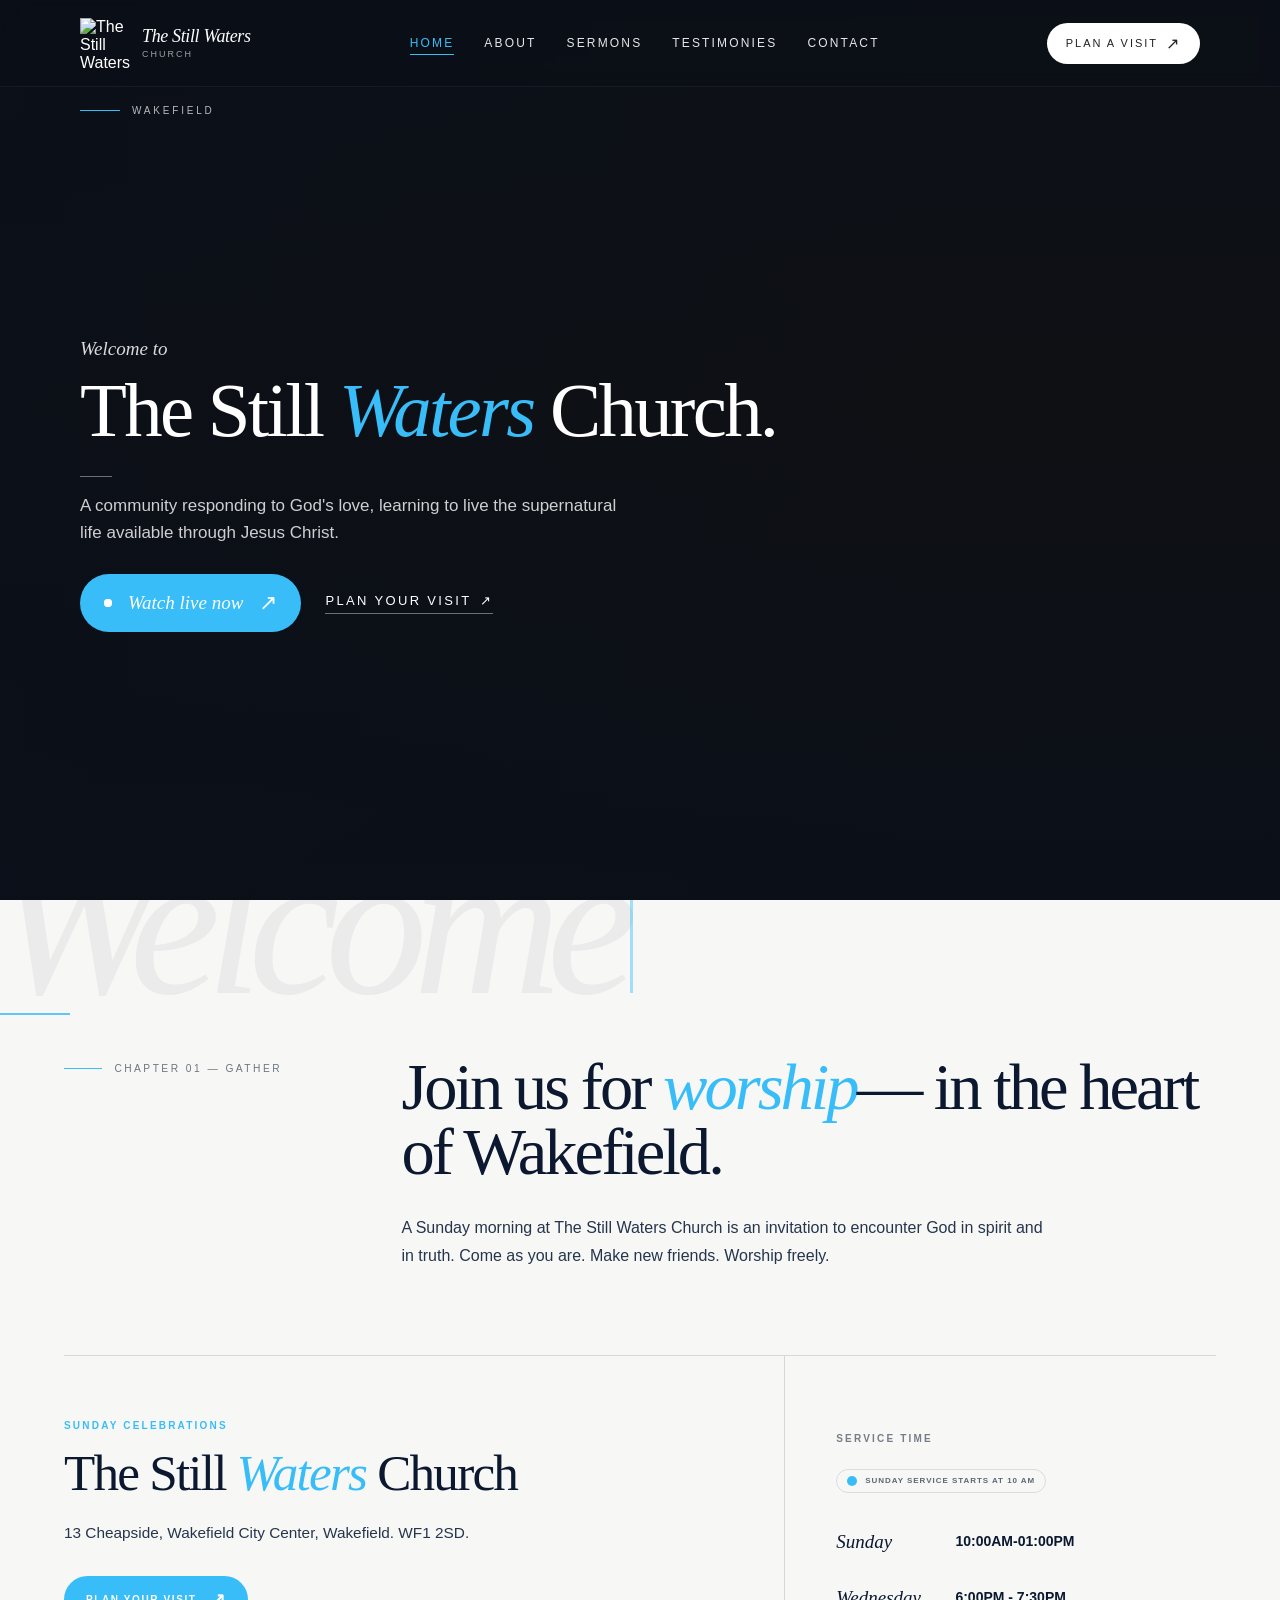
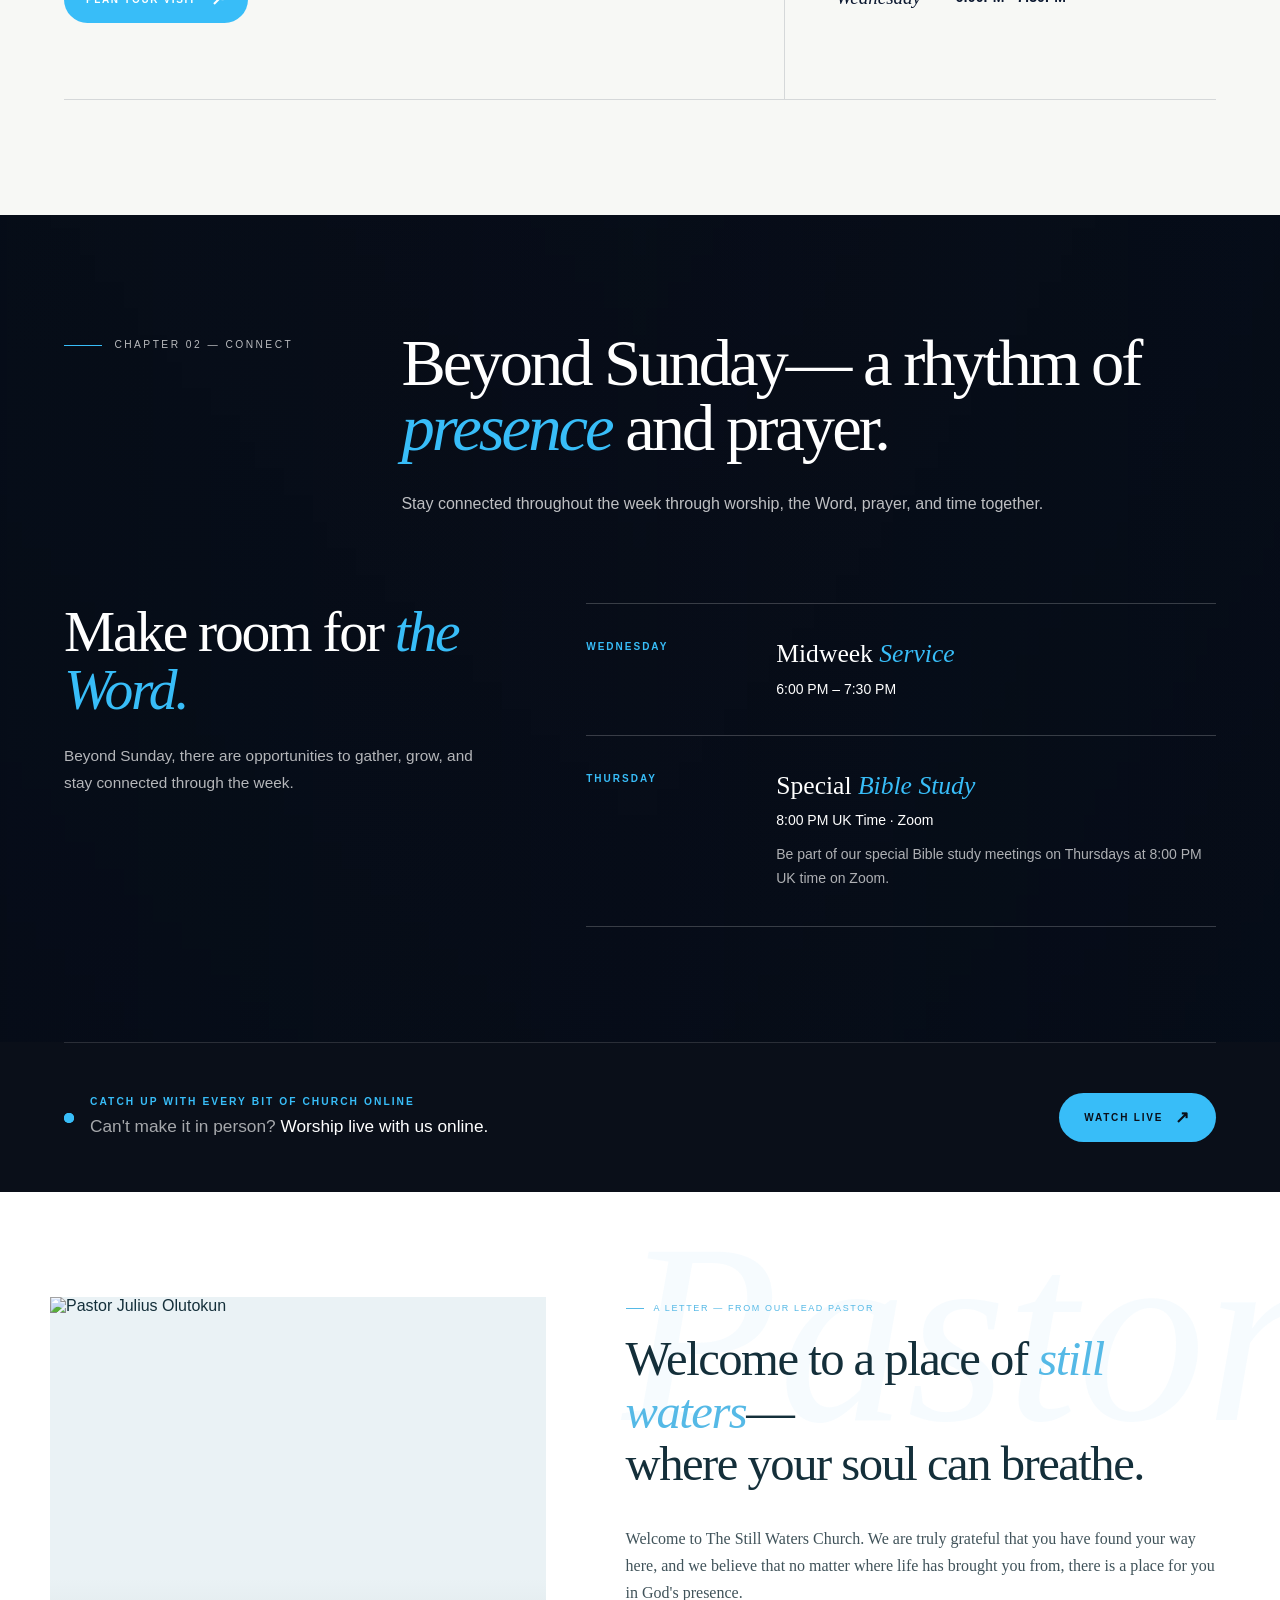
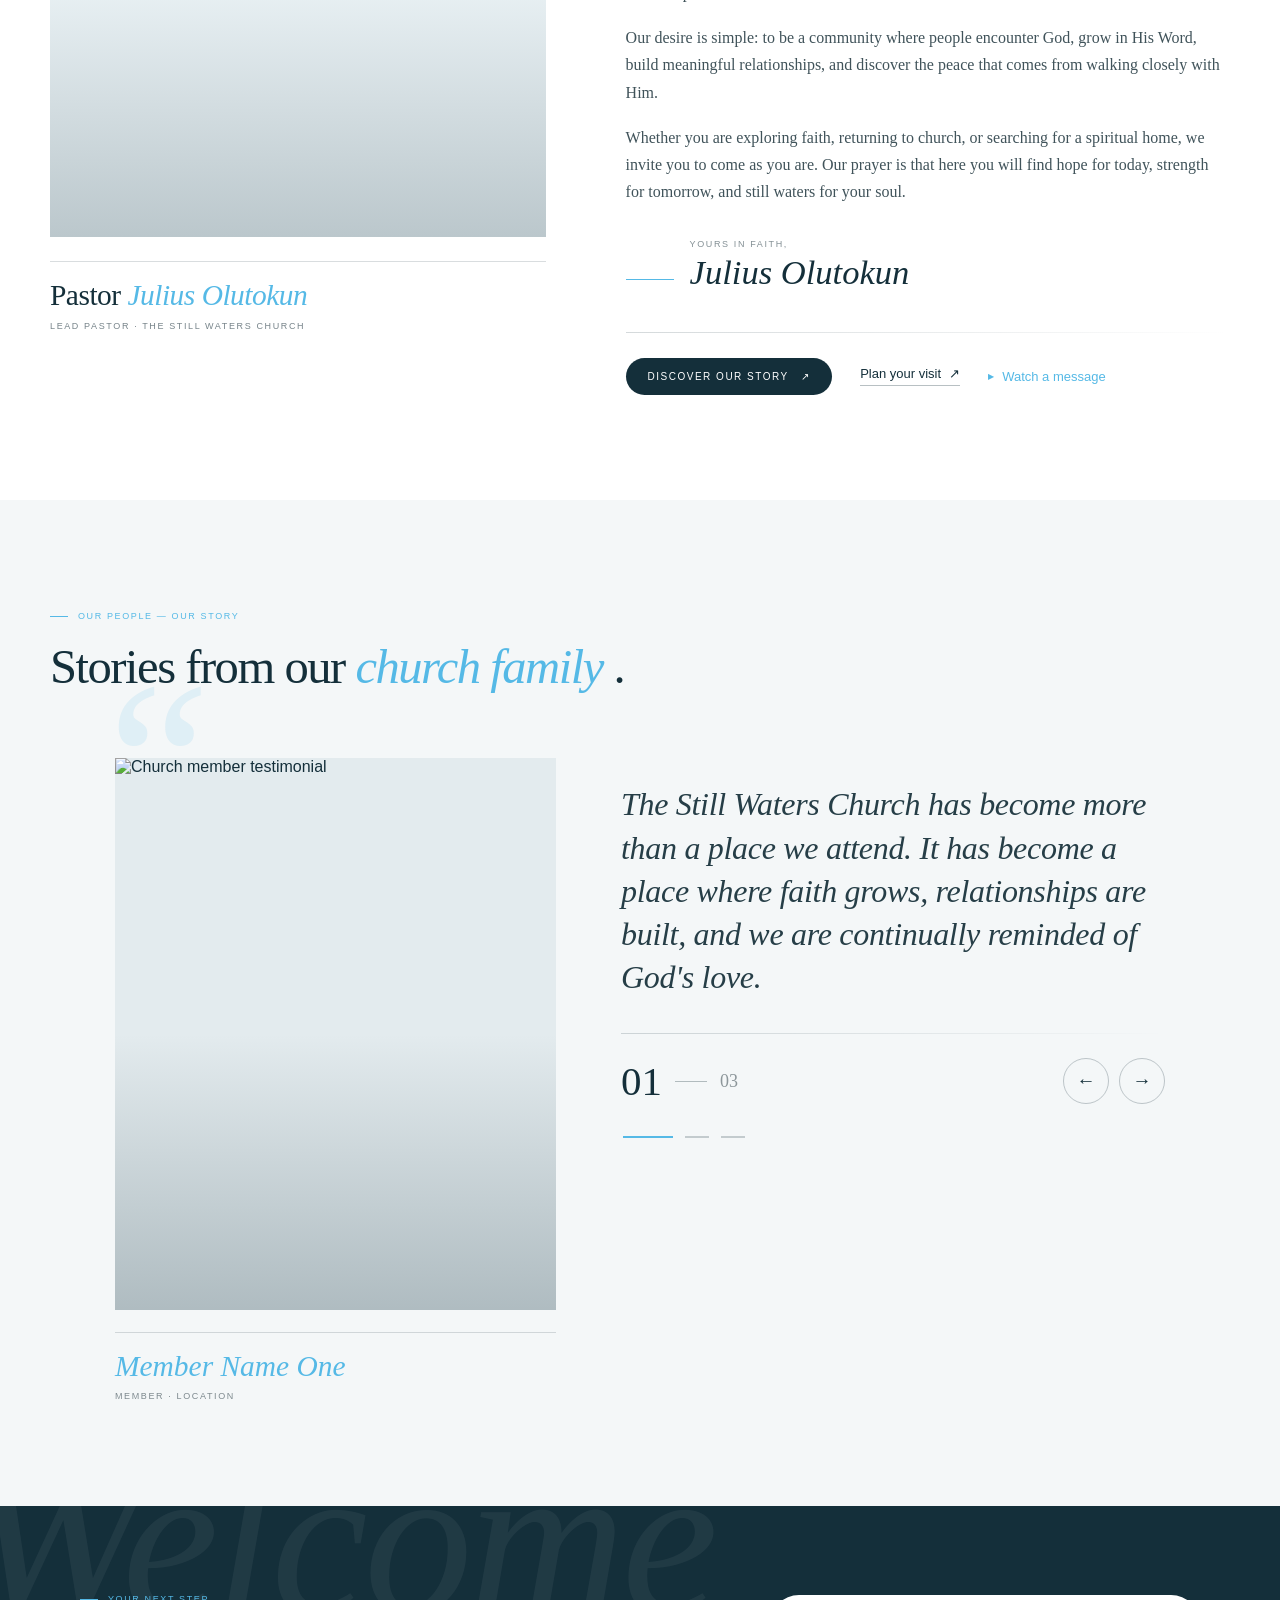
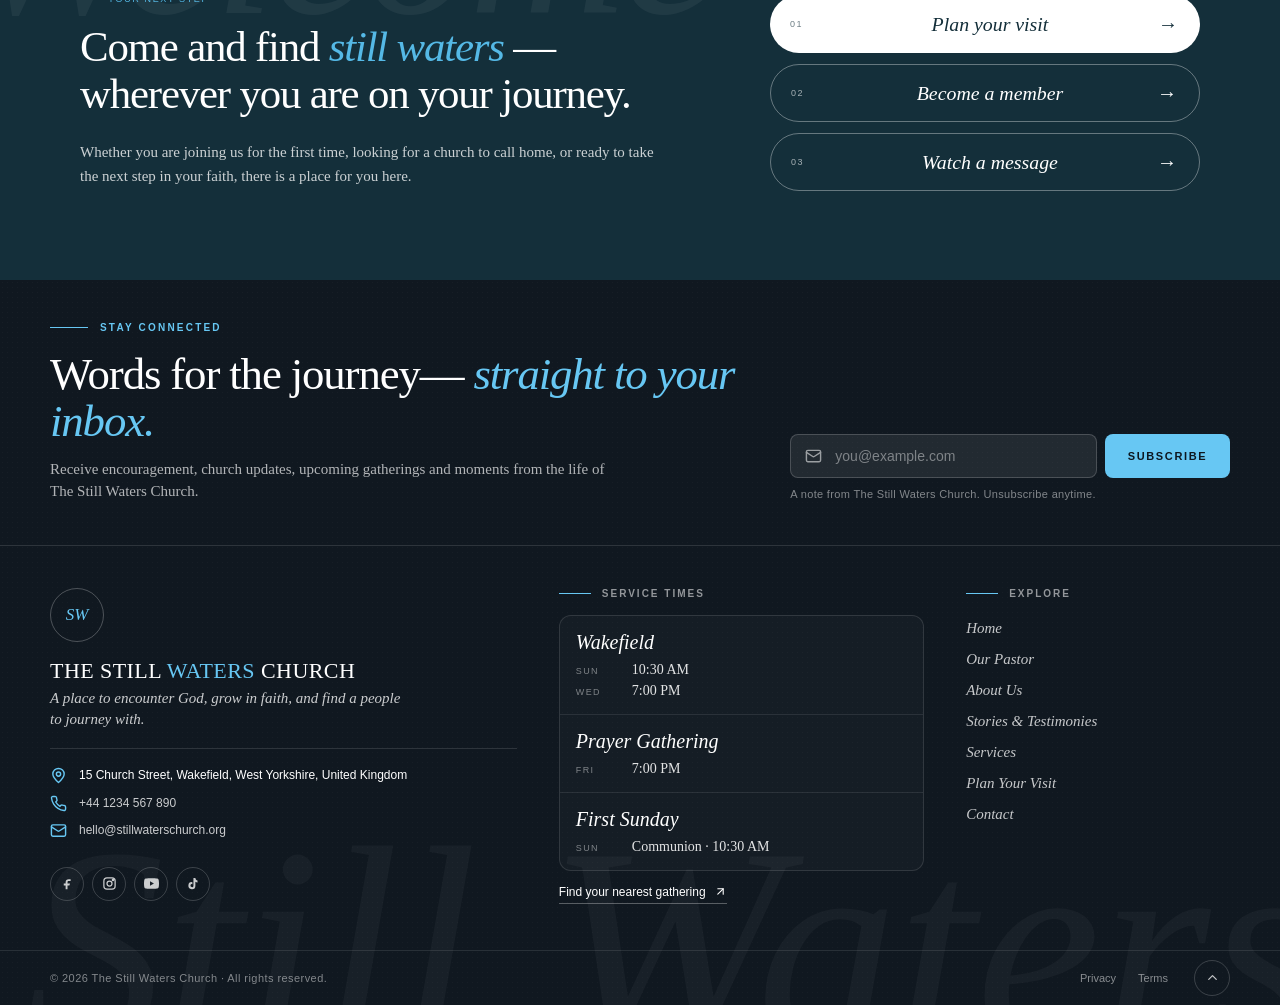
==== index.html @ c9cd7950 "Add files via upload" ====
<!DOCTYPE html>
<html lang="en">
<head>
  <meta charset="UTF-8">
  <meta name="viewport" content="width=device-width, initial-scale=1.0">
  <meta name="description" content="The Still Waters Church — a place where your soul can breathe.">
  <title>The Still Waters Church</title>
  <style>
* {
      box-sizing: border-box;
      margin: 0;
      padding: 0;
    }

    html,
    body {
      width: 100%;
      min-height: 100%;
    }

    body {
      font-family: Arial, Helvetica, sans-serif;
      background: #111;
    }


    /* =========================================
       HERO
    ========================================= */

    .hero {
      position: relative;
      width: 100%;
      height: 100vh;
      min-height: 640px;

      overflow: hidden;

      background: #111;

      color: white;
    }


    /* =========================================
       VIDDLER BACKGROUND
    ========================================= */

    .hero-background {
      position: absolute;

      top: 0;
      right: 0;
      bottom: 0;
      left: 0;

      width: 100%;
      height: 100%;

      z-index: 0;

      overflow: hidden;

      background: #111;
    }


    /*
       Viddler's generated container
       is forced to fill the complete hero.
    */

    #viddler-embed-17570 {
      position: absolute !important;

      top: 0 !important;
      right: 0 !important;
      bottom: 0 !important;
      left: 0 !important;

      width: 100% !important;
      height: 100% !important;

      max-width: none !important;

      margin: 0 !important;
      padding: 0 !important;

      overflow: hidden !important;
    }


    /*
       Viddler generates the iframe/player
       inside this container.
    */

    #viddler-embed-17570 iframe {
      position: absolute !important;

      top: 50% !important;
      left: 50% !important;

      width: 100vw !important;
      height: 56.25vw !important;

      min-width: 177.78vh !important;
      min-height: 100vh !important;

      max-width: none !important;
      max-height: none !important;

      transform:
        translate(-50%, -50%)
        scale(1.05) !important;

      border: 0 !important;

      margin: 0 !important;

      display: block !important;
    }


    /* =========================================
       VIDEO OVERLAY
    ========================================= */

    .hero-overlay {
      position: absolute;

      inset: 0;

      z-index: 1;

      pointer-events: none;

      background:
        linear-gradient(
          to bottom,
          rgba(10, 15, 25, 0.78) 0%,
          rgba(10, 15, 25, 0.35) 45%,
          rgba(10, 15, 25, 0.90) 100%
        );
    }


    .hero-overlay::after {
      content: "";

      position: absolute;

      inset: 0;

      background:
        linear-gradient(
          to right,
          rgba(10, 15, 25, 0.65),
          transparent 75%
        );
    }


    /* =========================================
       CONTAINER
    ========================================= */

    .container {
      width: 100%;

      max-width: 1200px;

      margin: 0 auto;

      padding-left: 24px;
      padding-right: 24px;
    }


    /* =========================================
       FIXED NAVIGATION
    ========================================= */

    .hero-nav {
      position: fixed;

      top: 0;
      left: 0;
      right: 0;

      z-index: 1000;

      width: 100%;

      background:
        rgba(10, 15, 25, 0.22);

      backdrop-filter: blur(8px);

      -webkit-backdrop-filter: blur(8px);

      border-bottom:
        1px solid
        rgba(255, 255, 255, 0.05);

      transition:
        background 0.3s ease,
        box-shadow 0.3s ease,
        border-color 0.3s ease;
    }


    /* =========================================
       NAV AFTER SCROLL
    ========================================= */

    .hero-nav.scrolled {
      background:
        rgba(8, 15, 25, 0.90);

      backdrop-filter: blur(18px);

      -webkit-backdrop-filter: blur(18px);

      border-bottom:
        1px solid
        rgba(255, 255, 255, 0.12);

      box-shadow:
        0 8px 30px
        rgba(0, 0, 0, 0.18);
    }


    .nav-inner {
      display: flex;

      align-items: center;

      justify-content: space-between;

      padding-top: 18px;
      padding-bottom: 18px;

      transition:
        padding 0.3s ease;
    }


    .hero-nav.scrolled .nav-inner {
      padding-top: 12px;
      padding-bottom: 12px;
    }


    /* =========================================
       LOGO / BRAND
    ========================================= */

    .brand {
      display: flex;

      align-items: center;

      gap: 12px;

      color: white;

      text-decoration: none;
    }


    .brand-logo {
      width: 50px;
      height: 50px;

      object-fit: contain;

      transition:
        transform 0.5s ease,
        width 0.3s ease,
        height 0.3s ease;
    }


    .brand:hover .brand-logo {
      transform: rotate(3deg);
    }


    .hero-nav.scrolled .brand-logo {
      width: 42px;
      height: 42px;
    }


    .brand-name {
      display: flex;

      flex-direction: column;

      line-height: 1;
    }


    .brand-main {
      font-family:
        Georgia,
        "Times New Roman",
        serif;

      font-style: italic;

      font-weight: 300;

      font-size: 18px;

      letter-spacing: -0.02em;

      color: white;
    }


    .brand-sub {
      margin-top: 5px;

      font-size: 9px;

      font-weight: 500;

      text-transform: uppercase;

      letter-spacing: 0.22em;

      color:
        rgba(255, 255, 255, 0.6);
    }


    /* =========================================
       DESKTOP NAVIGATION
    ========================================= */

    .desktop-nav {
  display: none;
  align-items: center;
  gap: 2px;
}


.nav-item {
  position: relative;
}


.nav-link,
.nav-dropdown {
  display: inline-flex;

  align-items: center;

  gap: 7px;

  padding: 10px 14px;

  border: none;

  background: transparent;

  color: rgba(255, 255, 255, 0.9);

  text-decoration: none;

  font-size: 12px;

  font-weight: 500;

  text-transform: uppercase;

  letter-spacing: 0.18em;

  cursor: pointer;

  transition: color 0.3s ease;
}


.nav-link:hover,
.nav-dropdown:hover {
  color: #38BDF8;
}


/* Text inside navigation links */
.nav-link span:first-child,
.nav-dropdown span:first-child {
  position: relative;
}


/* Underline */
.nav-link span:first-child::after,
.nav-dropdown span:first-child::after {
  content: "";

  position: absolute;

  left: 0;
  right: 0;

  bottom: -5px;

  height: 1px;

  background: #38BDF8;

  transform: scaleX(0);

  transform-origin: left;

  transition: transform 0.3s ease;
}


/* Hover underline */
.nav-link:hover span:first-child::after,
.nav-dropdown:hover span:first-child::after {
  transform: scaleX(1);
}


/* CURRENT PAGE underline */
.nav-link.nav-active span:first-child::after,
.nav-dropdown.nav-active span:first-child::after {
  transform: scaleX(1);
}


/* Keep current page text blue */
.nav-link.nav-active,
.nav-dropdown.nav-active {
  color: #38BDF8;
}


.chevron {
  font-size: 11px;

  transition: transform 0.3s ease;
}


.nav-dropdown:hover .chevron {
  transform: rotate(180deg);
}

    /* =========================================
       NAV RIGHT
    ========================================= */

    .nav-right {
      display: flex;

      align-items: center;

      gap: 8px;
    }


    /* =========================================
       PLAN A VISIT NAV BUTTON
    ========================================= */

    .nav-cta {
      display: none;

      align-items: center;

      gap: 8px;

      margin-left: 8px;

      padding: 11px 19px;

      border-radius: 999px;

      background: white;

      color: #222;

      text-decoration: none;

      font-size: 11px;

      font-weight: 500;

      text-transform: uppercase;

      letter-spacing: 0.18em;

      transition:
        background 0.3s ease,
        color 0.3s ease;
    }


    .nav-cta:hover {
      background: #38BDF8;

      color: white;
    }


    .nav-cta-arrow {
      font-size: 16px;
    }


    /* =========================================
       MOBILE MENU BUTTON
    ========================================= */

    .mobile-menu {
      display: inline-flex;

      align-items: center;

      justify-content: center;

      width: 40px;
      height: 40px;

      margin-left: 4px;

      border:
        1px solid
        rgba(255, 255, 255, 0.3);

      border-radius: 50%;

      background: transparent;

      color: white;

      cursor: pointer;

      transition:
        background 0.3s ease,
        border-color 0.3s ease;
    }


    .mobile-menu:hover {
      background:
        rgba(56, 189, 248, 0.15);

      border-color: #38BDF8;
    }


    .mobile-menu-icon {
      position: relative;

      width: 18px;
      height: 14px;
    }


    .mobile-menu-icon span {
      position: absolute;

      left: 0;

      width: 18px;
      height: 1.5px;

      background: white;

      transition:
        transform 0.3s ease,
        top 0.3s ease,
        opacity 0.3s ease;
    }


    .mobile-menu-icon span:nth-child(1) {
      top: 0;
    }


    .mobile-menu-icon span:nth-child(2) {
      top: 6px;
    }


    .mobile-menu-icon span:nth-child(3) {
      top: 12px;
    }


    /* =========================================
       HAMBURGER → X
    ========================================= */

    .mobile-menu.active
    .mobile-menu-icon span:nth-child(1) {
      top: 6px;

      transform: rotate(45deg);
    }


    .mobile-menu.active
    .mobile-menu-icon span:nth-child(2) {
      opacity: 0;
    }


    .mobile-menu.active
    .mobile-menu-icon span:nth-child(3) {
      top: 6px;

      transform: rotate(-45deg);
    }


    /* =========================================
       MOBILE NAVIGATION
    ========================================= */

    .mobile-nav {
      position: absolute;

      top: calc(100% + 8px);

      left: 20px;
      right: 20px;

      padding: 12px;

      border:
        1px solid
        rgba(255, 255, 255, 0.15);

      border-radius: 18px;

      background:
        rgba(8, 15, 25, 0.97);

      backdrop-filter: blur(18px);

      -webkit-backdrop-filter: blur(18px);

      opacity: 0;

      visibility: hidden;

      transform:
        translateY(-10px);

      transition:
        opacity 0.3s ease,
        transform 0.3s ease,
        visibility 0.3s ease;

      pointer-events: none;
    }


    .mobile-nav.active {
      opacity: 1;

      visibility: visible;

      transform:
        translateY(0);

      pointer-events: auto;
    }


    .mobile-nav a {
      width: 100%;

      display: flex;

      align-items: center;

      justify-content: space-between;

      padding: 14px;

      border: none;

      background: transparent;

      color:
        rgba(255, 255, 255, 0.9);

      text-decoration: none;

      font-size: 12px;

      font-weight: 500;

      text-transform: uppercase;

      letter-spacing: 0.18em;

      border-radius: 10px;

      transition:
        color 0.3s ease,
        background 0.3s ease;
    }


    .mobile-nav a:hover {
      color: #38BDF8;

      background:
        rgba(56, 189, 248, 0.08);
    }


    .mobile-nav-divider {
      width: 100%;

      height: 1px;

      margin: 5px 0;

      background:
        rgba(255, 255, 255, 0.08);
    }


    .mobile-visit {
      margin-top: 6px;

      background: #38BDF8 !important;

      color: white !important;

      justify-content: center !important;

      border-radius: 999px !important;
    }


    .mobile-visit:hover {
      background: white !important;

      color: #222 !important;
    }


    /* =========================================
       WAKEFIELD
    ========================================= */

    .hero-location {
      position: absolute;

      top: 105px;

      left: 0;
      right: 0;

      z-index: 20;
    }


    .hero-location-inner {
      display: flex;

      align-items: center;

      gap: 12px;

      color:
        rgba(255, 255, 255, 0.7);

      font-size: 10px;

      font-weight: 500;

      text-transform: uppercase;

      letter-spacing: 0.28em;
    }


    .location-line {
      display: block;

      width: 40px;
      height: 1px;

      background: #38BDF8;

      flex-shrink: 0;
    }


    /* =========================================
       MAIN HERO
    ========================================= */

    .hero-main {
      position: relative;

      z-index: 10;

      height: 100vh;

      min-height: 640px;

      display: flex;

      align-items: center;
    }


    .hero-content {
      max-width: 820px;

      padding-top: 70px;
    }


    /* =========================================
       WELCOME
    ========================================= */

    .welcome {
      font-family:
        Georgia,
        "Times New Roman",
        serif;

      font-style: italic;

      color:
        rgba(255, 255, 255, 0.85);

      font-size: 19px;

      margin-bottom: 14px;
    }


    /* =========================================
       MAIN TITLE
    ========================================= */

    .hero-title {
      font-family:
        Georgia,
        "Times New Roman",
        serif;

      font-weight: 400;

      color: white;

      font-size:
        clamp(3rem, 6vw, 5.2rem);

      line-height: 0.96;

      letter-spacing: -0.035em;
    }


    .hero-title em {
      font-style: italic;

      font-weight: 300;

      color: #38BDF8;
    }


    /* =========================================
       DESCRIPTION
    ========================================= */

    .hero-description {
      margin-top: 28px;

      max-width: 560px;
    }


    .description-line {
      width: 32px;

      height: 1px;

      background:
        rgba(255, 255, 255, 0.4);

      margin-bottom: 15px;
    }


    .hero-description p {
      color:
        rgba(255, 255, 255, 0.8);

      font-size: 17px;

      line-height: 1.6;
    }


    /* =========================================
       HERO ACTIONS
    ========================================= */

    .hero-actions {
      margin-top: 28px;

      display: flex;

      align-items: center;

      gap: 24px;

      flex-wrap: wrap;
    }


    /* =========================================
       WATCH BUTTON
    ========================================= */

    .watch-button {
      display: inline-flex;

      align-items: center;

      justify-content: space-between;

      gap: 16px;

      padding: 16px 24px;

      border-radius: 999px;

      background: #38BDF8;

      color: white;

      text-decoration: none;

      transition:
        all 0.3s ease;
    }


    .watch-button:hover {
      background: white;

      color: #222;
    }


    .live-dot {
      position: relative;

      width: 8px;
      height: 8px;

      flex-shrink: 0;
    }


    .live-dot::before {
      content: "";

      position: absolute;

      inset: 0;

      border-radius: 50%;

      background: white;

      animation:
        livePing 1.5s infinite;
    }


    .live-dot::after {
      content: "";

      position: absolute;

      width: 8px;
      height: 8px;

      border-radius: 50%;

      background: white;
    }


    @keyframes livePing {

      0% {
        transform: scale(1);

        opacity: 0.75;
      }

      75%,
      100% {
        transform: scale(2.2);

        opacity: 0;
      }

    }


    .watch-text {
      font-family:
        Georgia,
        "Times New Roman",
        serif;

      font-size: 19px;

      font-style: italic;

      font-weight: 300;

      white-space: nowrap;
    }


    .arrow {
      font-size: 22px;

      transition:
        transform 0.3s ease;
    }


    .watch-button:hover .arrow {
      transform:
        translate(4px, -4px);
    }


    /* =========================================
       PLAN YOUR VISIT
    ========================================= */

    .visit-link {
      display: inline-flex;

      align-items: center;

      gap: 8px;

      padding-bottom: 5px;

      color: white;

      border-bottom:
        1px solid
        rgba(255, 255, 255, 0.4);

      text-decoration: none;

      font-size: 13px;

      font-weight: 500;

      text-transform: uppercase;

      letter-spacing: 0.18em;

      transition:
        all 0.3s ease;
    }


    .visit-link:hover {
      gap: 12px;

      color: #38BDF8;

      border-color: #38BDF8;
    }


    /* =========================================
       DESKTOP
    ========================================= */

    @media (min-width: 1024px) {

      .container {
        padding-left: 40px;
        padding-right: 40px;
      }


      .desktop-nav {
        display: flex;
      }


      .nav-cta {
        display: inline-flex;
      }


      .mobile-menu {
        display: none;
      }


      .mobile-nav {
        display: none;
      }

    }


    /* =========================================
       MOBILE
    ========================================= */

    @media (max-width: 767px) {

      .container {
        padding-left: 20px;

        padding-right: 20px;
      }


      .nav-inner {
        padding-top: 15px;

        padding-bottom: 15px;
      }


      .hero-nav.scrolled .nav-inner {
        padding-top: 10px;

        padding-bottom: 10px;
      }


      .brand-logo {
        width: 42px;

        height: 42px;
      }


      .hero-nav.scrolled .brand-logo {
        width: 38px;

        height: 38px;
      }


      .brand-main {
        font-size: 16px;
      }


      .brand-sub {
        font-size: 8px;
      }


      .hero-location {
        top: 78px;
      }


      .hero-location-inner {
        font-size: 9px;

        letter-spacing: 0.22em;
      }


      .location-line {
        width: 30px;
      }


      .hero-content {
        padding-top: 75px;
      }


      .welcome {
        font-size: 17px;
      }


      .hero-title {
        font-size:
          clamp(
            2.8rem,
            11vw,
            4.2rem
          );
      }


      .hero-description {
        margin-top: 24px;
      }


      .hero-description p {
        font-size: 15.5px;
      }


      .hero-actions {
        margin-top: 24px;

        flex-direction: column;

        align-items: flex-start;

        gap: 18px;
      }


      .watch-button {
        padding: 15px 21px;
      }


      .watch-text {
        font-size: 18px;
      }


      /*
         Make the Viddler video cover
         the complete mobile screen.
      */

      #viddler-embed-17570 iframe {
        width: 177.78vh !important;

        height: 100vh !important;

        min-width: 177.78vh !important;

        min-height: 100vh !important;

        transform:
          translate(-50%, -50%)
          scale(1.05) !important;
      }

    }

/* =========================================================
   STILL WATERS CHAPTERS
========================================================= */
/* =========================================================
   THE STILL WATERS CHURCH
   CHAPTER 01 + CHAPTER 02
========================================================= */

.still-waters-section,
.still-waters-section * {
  box-sizing: border-box;
}


/* =========================================================
   ROOT
========================================================= */

.still-waters-section {

  --sw-blue: #38bdf8;
  --sw-blue-light: #7dd3fc;

  --sw-dark: #0a0f19;
  --sw-dark-2: #101722;

  --sw-white: #ffffff;

  --sw-light: #f7f8f5;
  --sw-light-2: #eef4f7;

  --sw-navy: #0b1830;
  --sw-navy-soft: #26354d;

  --sw-line: rgba(255,255,255,0.12);

  width: 100%;
  max-width: 100%;

  margin: 0;
  padding: 0;

  background: #000;

  color: #ffffff;

  font-family:
    Arial,
    Helvetica,
    sans-serif;

  overflow: hidden;
}


/* =========================================================
   CONTAINER
========================================================= */

.sw-container {

  width: 100%;
  max-width: 1280px;

  margin: 0 auto;

  padding-left:
    clamp(20px, 5vw, 70px);

  padding-right:
    clamp(20px, 5vw, 70px);
}


/* =========================================================
   GENERAL CHAPTER
========================================================= */

.sw-chapter {

  position: relative;

  width: 100%;

  padding-top:
    clamp(70px, 9vw, 135px);

  padding-bottom:
    clamp(70px, 9vw, 135px);

  overflow: hidden;
}


/* =========================================================
   CHAPTER 01 — GATHER
========================================================= */

.sw-chapter-gather {

  background:
    var(--sw-light);

  color:
    var(--sw-navy);

  padding-top:
    clamp(110px, 12vw, 165px);
}


/* =========================================================
   WELCOME WATERMARK
========================================================= */

.sw-welcome-watermark {

  position: absolute;

  top: 0;
  left: 0;

  width:
    min(90vw, 1050px);

  height:
    clamp(75px, 9vw, 130px);

  overflow: hidden;

  pointer-events: none;
  user-select: none;

  z-index: 0;
}


.sw-welcome-watermark-inner {

  position: absolute;

  top: -78px;
  left: -8px;

  display: flex;

  align-items: baseline;

  white-space: nowrap;

  font-family:
    Georgia,
    "Times New Roman",
    serif;

  font-size:
    clamp(8rem, 16vw, 16rem);

  line-height: 1;

  font-style: italic;

  font-weight: 400;

  letter-spacing:
    -0.07em;

  color:
    rgba(11,24,48,0.055);
}


.sw-welcome-text {
  white-space: nowrap;
}


.sw-typing-cursor {

  display: inline-block;

  width: 3px;

  height: 0.65em;

  margin-left: 7px;

  background:
    var(--sw-blue);

  opacity: 0.45;

  animation:
    swCursorBlink 0.8s infinite;
}


@keyframes swCursorBlink {

  0%,
  45% {
    opacity: 0.45;
  }

  46%,
  100% {
    opacity: 0;
  }

}


/* WATERMARK ACCENT */

.sw-welcome-watermark::after {

  content: "";

  position: absolute;

  left: 0;
  bottom: 0;

  width: 70px;
  height: 2px;

  background:
    var(--sw-blue);

  opacity: 0.8;
}


.sw-chapter-gather
.sw-container {

  position: relative;

  z-index: 2;
}


/* =========================================================
   CHAPTER HEADER
========================================================= */

.sw-chapter-header {

  display: grid;

  grid-template-columns:
    minmax(160px, 0.32fr)
    minmax(0, 1fr);

  gap:
    clamp(30px, 6vw, 90px);

  margin-bottom:
    clamp(45px, 7vw, 85px);
}


.sw-chapter-number {

  display: flex;

  align-items: center;

  align-self: start;

  gap: 12px;

  padding-top: 8px;

  color:
    rgba(255,255,255,0.64);

  font-size:
    clamp(9px, 0.8vw, 11px);

  font-weight: 500;

  line-height: 1.4;

  text-transform: uppercase;

  letter-spacing:
    clamp(0.15em, 0.22vw, 0.24em);
}


.sw-chapter-gather
.sw-chapter-number {

  color:
    rgba(11,24,48,0.58);
}


.sw-chapter-number::before {

  content: "";

  display: block;

  flex-shrink: 0;

  width:
    clamp(25px, 3vw, 40px);

  height: 1px;

  background:
    var(--sw-blue);
}


.sw-chapter-intro {

  width: 100%;

  max-width: 820px;
}


.sw-chapter-intro h2 {

  margin: 0;

  font-family:
    Georgia,
    "Times New Roman",
    serif;

  font-size:
    clamp(2.45rem, 5.2vw, 5.2rem);

  line-height: 0.98;

  font-weight: 400;

  letter-spacing:
    -0.045em;

  overflow-wrap:
    break-word;
}


.sw-chapter-intro h2 em {

  color:
    var(--sw-blue);

  font-style: italic;

  font-weight: 300;
}


.sw-chapter-intro p {

  width: 100%;

  max-width: 650px;

  margin:
    clamp(20px, 2.5vw, 30px)
    0
    0;

  color:
    rgba(255,255,255,0.64);

  font-size:
    clamp(14px, 1.25vw, 17px);

  line-height:
    1.75;
}


.sw-chapter-gather
.sw-chapter-intro p {

  color:
    var(--sw-navy-soft);
}


/* =========================================================
   LOCATION AREA
========================================================= */

.sw-location {

  display: grid;

  grid-template-columns:
    minmax(0, 1.25fr)
    minmax(250px, 0.75fr);

  width: 100%;

  border-top:
    1px solid rgba(11,24,48,0.14);

  border-bottom:
    1px solid rgba(11,24,48,0.14);
}


/* =========================================================
   LOCATION MAIN
========================================================= */

.sw-location-main {

  min-width: 0;

  padding:
    clamp(35px, 5vw, 65px)
    clamp(30px, 5vw, 65px)
    clamp(35px, 5vw, 65px)
    0;
}


/* =========================================================
   SERVICE SIDE
========================================================= */

.sw-location-side {

  min-width: 0;

  padding:
    clamp(50px, 6vw, 80px)
    clamp(30px, 4vw, 55px)
    clamp(50px, 6vw, 80px)
    clamp(30px, 4vw, 55px);

  border-left:
    1px solid rgba(11,24,48,0.14);
}


/* =========================================================
   EYEBROW
========================================================= */

.sw-eyebrow {

  margin:
    0 0 16px;

  color:
    var(--sw-blue);

  font-size:
    10px;

  font-weight:
    600;

  text-transform:
    uppercase;

  letter-spacing:
    0.22em;
}


/* =========================================================
   LOCATION NAME
========================================================= */

.sw-location-name {

  margin: 0;

  font-family:
    Georgia,
    "Times New Roman",
    serif;

  font-size:
    clamp(2rem, 4vw, 3.6rem);

  line-height:
    1;

  font-weight:
    400;

  letter-spacing:
    -0.035em;
}


.sw-location-name em {

  color:
    var(--sw-blue);

  font-style:
    italic;

  font-weight:
    300;
}


/* =========================================================
   ADDRESS
========================================================= */

.sw-address {

  width: 100%;

  max-width: 560px;

  margin:
    22px 0 0;

  color:
    var(--sw-navy-soft);

  font-size:
    clamp(14px, 1.2vw, 16px);

  line-height:
    1.7;
}


/* =========================================================
   SERVICE LABEL
========================================================= */

.sw-service-label {

  margin:
    0 0 25px;

  color:
    rgba(11,24,48,0.55);

  font-size:
    10px;

  font-weight:
    600;

  text-transform:
    uppercase;

  letter-spacing:
    0.22em;
}


/* =========================================================
   LIVE STATUS
========================================================= */

.sw-live-status {

  display:
    inline-flex;

  align-items:
    center;

  gap:
    8px;

  margin-bottom:
    25px;

  padding:
    6px 10px;

  border:
    1px solid rgba(11,24,48,0.12);

  border-radius:
    999px;

  color:
    rgba(11,24,48,0.65);

  font-size:
    8px;

  font-weight:
    600;

  letter-spacing:
    0.12em;

  text-transform:
    uppercase;
}


.sw-live-dot {

  width:
    6px;

  height:
    6px;

  flex-shrink:
    0;

  border-radius:
    50%;

  background:
    var(--sw-blue);

  animation:
    swLivePulse 1.5s infinite;
}


@keyframes swLivePulse {

  0% {
    opacity: 1;
    transform: scale(1);
  }

  50% {
    opacity: 0.35;
    transform: scale(0.75);
  }

  100% {
    opacity: 1;
    transform: scale(1);
  }

}


/* =========================================================
   SERVICE ROW
========================================================= */

.sw-service-row {

  display: grid;

  grid-template-columns:
    minmax(85px, 0.45fr)
    minmax(150px, 1fr);

  align-items:
    center;

  gap:
    25px;

  width:
    100%;

  padding:
    13px 0;

  border:
    none;
}


.sw-service-row + .sw-service-row {
  margin-top: 8px;
}


.sw-day {

  display: block;

  font-family:
    Georgia,
    "Times New Roman",
    serif;

  font-size:
    clamp(16px, 1.5vw, 19px);

  font-style:
    italic;

  color:
    var(--sw-navy);

  white-space:
    nowrap;
}


.sw-time {

  display:

block;

  color:
    var(--sw-navy);

  font-size:
    clamp(12px, 1.1vw, 14px);

  font-weight:
    600;

  line-height:
    1.5;

  text-align:
    left;

  white-space:
    nowrap;
}


/* =========================================================
   PLAN YOUR VISIT BUTTON
========================================================= */

.sw-visit-wrap {
  margin-top: 30px;
}


.sw-button {

  display:
    inline-flex;

  align-items:
    center;

  justify-content:
    center;

  gap:
    14px;

  max-width:
    100%;

  padding:
    15px 22px;

  border-radius:
    999px;

  background:
    var(--sw-blue);

  color:
    #ffffff;

  text-decoration:
    none;

  font-size:
    10px;

  font-weight:
    600;

  line-height:
    1;

  text-transform:
    uppercase;

  letter-spacing:
    0.16em;

  transition:
    background 0.3s ease,
    color 0.3s ease,
    gap 0.3s ease,
    transform 0.3s ease;
}


.sw-button:hover {

  background:
    var(--sw-navy);

  color:
    #ffffff;

  gap:
    19px;

  transform:
    translateY(-2px);
}


.sw-button-arrow {

  font-size:
    17px;

  line-height:
    1;
}


/* =========================================================
   CHAPTER 02 — CONNECT
   RESPONSIVE INTERNAL BACKGROUND
========================================================= */

.sw-chapter-connect {

  position:
    relative;

  isolation:
    isolate;

  background-color:
    #0a0f19;

  /*
    No fixed background.
    No background-attachment.
    The actual image is handled by ::after.
  */

}


/* =========================================================
   CHAPTER 02 IMAGE
========================================================= */

.sw-chapter-connect::after {

  content:
    "";

  position:
    absolute;

  /*
    Keep the image slightly larger than
    the section so tiny movement never
    reveals an empty edge.
  */

  top:
    -2%;

  right:
    -2%;

  bottom:
    -2%;

  left:
    -2%;

  background-image:
    url(
      "https://yourimageshare.com/ib/T8HycZpUz4.jpeg"
    );

  /*
    IMPORTANT:
    100% 100% makes the image fit the
    complete section width and height.

    This prevents the aggressive cropping
    caused by background-size: cover.
  */

  background-size:
    100% 100%;

  background-position:
    center center;

  background-repeat:
    no-repeat;

  transform:
    translate3d(
      0,
      var(--sw-bg-y, 0px),
      0
    )
    scale(
      var(--sw-bg-scale, 1.01)
    );

  transform-origin:
    center center;

  will-change:
    transform;

  z-index:
    -2;

  pointer-events:
    none;
}


/* =========================================================
   CHAPTER 02 DARK OVERLAY
========================================================= */

.sw-chapter-connect::before {

  content:
    "";

  position:
    absolute;

  inset:
    0;

  background:

    linear-gradient(
      90deg,
      rgba(5,12,24,0.25),
      rgba(5,12,24,0.08),
      rgba(5,12,24,0.30)
    ),

    linear-gradient(
      rgba(5,12,24,0.48),
      rgba(5,12,24,0.60)
    );

  z-index:
    -1;

  pointer-events:
    none;
}


/* =========================================================
   CHAPTER 02 CONTENT
========================================================= */

.sw-chapter-connect
.sw-container {

  position:
    relative;

  z-index:
    2;
}


/* =========================================================
   CHAPTER 02 TEXT
========================================================= */

.sw-chapter-connect
.sw-chapter-number {

  color:
    rgba(255,255,255,0.72);
}


.sw-chapter-connect
.sw-chapter-intro h2 {

  color:
    #ffffff;
}


.sw-chapter-connect
.sw-chapter-intro p {

  color:
    rgba(255,255,255,0.74);
}


/* =========================================================
   CONNECT GRID
========================================================= */

.sw-connect-grid {

  display:
    grid;

  grid-template-columns:
    minmax(250px, 0.8fr)
    minmax(0, 1.2fr);

  gap:
    clamp(40px, 8vw, 120px);

  width:
    100%;
}


.sw-connect-grid > div {
  min-width: 0;
}


/* =========================================================
   CONNECT HEADING
========================================================= */

.sw-connect-heading {

  margin:
    0;

  font-family:
    Georgia,
    "Times New Roman",
    serif;

  font-size:
    clamp(2.2rem, 4.5vw, 4.4rem);

  line-height:
    1;

  font-weight:
    400;

  letter-spacing:
    -0.04em;

  color:
    #ffffff;
}


.sw-connect-heading em {

  color:
    var(--sw-blue);

  font-style:
    italic;

  font-weight:
    300;
}


.sw-connect-copy {

  width:
    100%;

  max-width:
    500px;

  margin:
    24px 0 0;

  color:
    rgba(255,255,255,0.70);

  font-size:
    clamp(14px, 1.2vw, 16px);

  line-height:
    1.75;
}


/* =========================================================
   SCHEDULE
========================================================= */

.sw-schedule {

  width:
    100%;

  border-top:
    1px solid rgba(255,255,255,0.20);
}


.sw-schedule-item {

  display:
    grid;

  grid-template-columns:
    minmax(105px, 150px)
    minmax(0, 1fr);

  gap:
    clamp(20px, 4vw, 40px);

  width:
    100%;

  padding:
    clamp(25px, 3.5vw, 35px)
    0;

  border-bottom:
    1px solid rgba(255,255,255,0.20);
}


.sw-schedule-day {

  color:
    var(--sw-blue);

  font-size:
    10px;

  font-weight:
    600;

  line-height:
    1.5;

  text-transform:
    uppercase;

  letter-spacing:
    0.2em;
}


.sw-schedule-content {
  min-width: 0;
}


.sw-schedule-content h3 {

  margin:
    0;

  font-family:
    Georgia,
    "Times New Roman",
    serif;

  font-size:
    clamp(20px, 2vw, 28px);

  line-height:
    1.15;

  font-weight:
    400;

  color:
    #ffffff;
}


.sw-schedule-content h3 em {

  color:
    var(--sw-blue);

  font-style:
    italic;

  font-weight:
    300;
}


.sw-schedule-time {

  margin-top:
    10px;

  color:
    #ffffff;

  font-size:
    clamp(13px, 1.1vw, 14px);

  font-weight:
    500;

  line-height:
    1.5;
}


.sw-schedule-description {

  width:
    100%;

  max-width:
    540px;

  margin-top:
    12px;

  color:
    rgba(255,255,255,0.68);

  font-size:
    clamp(13px, 1.1vw, 14px);

  line-height:
    1.7;
}


/* =========================================================
   SCROLL REVEAL
========================================================= */

.sw-reveal {

  opacity:
    0;

  transform:
    translateY(25px);

  transition:
    opacity 0.8s ease,
    transform 0.8s ease;
}


.sw-reveal.sw-visible {

  opacity:
    1;

  transform:
    translateY(0);
}


/* =========================================================
   TABLET
========================================================= */

@media (max-width: 900px) {

  .sw-container {

    padding-left:
      30px;

    padding-right:
      30px;
  }


  .sw-chapter-header {

    grid-template-columns:
      1fr;

    gap:
      25px;
  }


  .sw-chapter-number {

    padding-top:
      0;
  }


  .sw-location {

    grid-template-columns:
      1fr;
  }


  .sw-location-main {

    padding:
      45px 0;
  }


  .sw-location-side {

    padding:
      50px 30px;

    border-left:
      none;

    border-top:
      1px solid rgba(11,24,48,0.14);
  }


  .sw-connect-grid {

    grid-template-columns:
      1fr;

    gap:
      60px;
  }


  /*
    Keep normal scrolling on tablet.
    The background remains internal.
  */

  .sw-chapter-connect::after {

    top:
      -1%;

    right:
      -1%;

    bottom:
      -1%;

    left:
      -1%;

    background-size:
      100% 100%;

    transform:
      translate3d(
        0,
        var(--sw-bg-y, 0px),
        0
      )
      scale(
        var(--sw-bg-scale, 1.005)
      );
  }

}


/* =========================================================
   MOBILE
========================================================= */

@media (max-width: 700px) {

  .sw-container {

    padding-left:
      24px;

    padding-right:
      24px;
  }


  .sw-chapter {

    padding-top:
      75px;

    padding-bottom:
      75px;
  }


  .sw-chapter-gather {

    padding-top:
      105px;
  }


  .sw-chapter-header {

    margin-bottom:
      45px;
  }


  .sw-chapter-intro h2 {

    font-size:
      clamp(
        2.5rem,
        10vw,
        4rem
      );
  }


  .sw-chapter-intro p {

    font-size:
      15px;
  }


  /* WATERMARK */

  .sw-welcome-watermark {

    width:
      90vw;

    height:
      82px;
  }


  .sw-welcome-watermark-inner {

    top:
      -51px;

    left:
      -6px;

    font-size:
      9rem;
  }


  /* LOCATION */

  .sw-location-main {

    padding:
      35px 0;
  }


  .sw-location-side {

    padding:
      45px 24px;
  }


  /* CONNECT */

  .sw-connect-grid {

    gap:
      50px;
  }


  .sw-connect-heading {

    font-size:
      clamp(
        2.3rem,
        11vw,
        3.2rem
      );
  }


  .sw-connect-copy {

    font-size:
      14px;
  }


  /* SCHEDULE */

  .sw-schedule-item {

    display:
      block;

    padding:
      25px 0;
  }


  .sw-schedule-day {

    margin-bottom:
      12px;
  }


  .sw-schedule-content h3 {

    font-size:
      22px;
  }


  .sw-schedule-time {

    margin-top:
      9px;

    font-size:
      13px;
  }


  .sw-schedule-description {

    font-size:
      13px;

    line-height:
      1.65;
  }


  /*
    MOBILE IMAGE

    Keep it fitted to the section.
    No fixed background.
    Almost no movement.
  */

  .sw-chapter-connect::after {

    top:
      0;

    right:
      0;

    bottom:
      0;

    left:
      0;

    background-size:
      100% 100%;

    transform:
      translate3d(
        0,
        0,
        0
      )
      scale(
        1
      );

    will-change:
      auto;
  }

}


/* =========================================================
   SMALL PHONES
========================================================= */

@media (max-width: 480px) {

  .sw-container {

    padding-left:
      20px;

    padding-right:
      20px;
  }


  .sw-chapter {

    padding-top:
      65px;

    padding-bottom:
      65px;
  }


  .sw-chapter-gather {

    padding-top:
      95px;
  }


  .sw-chapter-intro h2 {

    font-size:
      clamp(
        2.35rem,
        12vw,
        3.5rem
      );
  }


  /* WATERMARK */

  .sw-welcome-watermark {

    width:
      94vw;

    height:
      67px;
  }


  .sw-welcome-watermark-inner {

    top:
      -40px;

    left:
      -5px;

    font-size:
      7rem;
  }


  /* LOCATION */

  .sw-location-main {

    padding:
      30px 0;
  }


  .sw-location-side {

    padding:
      40px 20px;
  }


  /* SERVICE */

  .sw-service-row {

    grid-template-columns:
      90px
      minmax(0,1fr);

    gap:
      15px;

    padding:
      12px 0;
  }


  .sw-day {

    font-size:
      17px;
  }


  .sw-time {

    font-size:
      13px;

    white-space:
      normal;
  }


  /* BUTTON */

  .sw-button {

    padding:
      13px 18px;

    font-size:
      9px;
  }


  /* MOBILE IMAGE */

  .sw-chapter-connect::after {

    background-size:
      100% 100%;

    transform:
      none;
  }

}


/* =========================================================
   VERY SMALL PHONES
========================================================= */

@media (max-width: 360px) {

  .sw-container {

    padding-left:
      16px;

    padding-right:
      16px;
  }


  .sw-chapter {

    padding-top:
      55px;

    padding-bottom:
      55px;
  }


  .sw-chapter-gather {

    padding-top:
      85px;
  }


  .sw-chapter-intro h2 {

    font-size:
      2.25rem;
  }


  .sw-location-name {

    font-size:
      2rem;
  }


  .sw-button {

    width:
      100%;
  }


  .sw-welcome-watermark {

    width:
      96vw;

    height:
      58px;
  }


  .sw-welcome-watermark-inner {

    top:
      -35px;

    font-size:
      6.3rem;
  }


  .sw-location-side {

    padding-left:
      16px;

    padding-right:
      16px;
  }


  .sw-service-row {

    grid-template-columns:
      80px
      minmax(0,1fr);

    gap:
      12px;
  }

}

/* =========================================================
   ONLINE WORSHIP CTA
========================================================= */
/* =========================================================
       THE STILL WATERS CHURCH
       ONLINE WORSHIP CTA
       EMBEDDED HTML SECTION
    ========================================================= */

    .sw-online-section,
    .sw-online-section * {
      box-sizing: border-box;
    }


    .sw-online-section {
      --sw-blue: #38bdf8;
      --sw-blue-light: #7dd3fc;
      --sw-dark: #0a0f19;
      --sw-white: #ffffff;
      --sw-muted: rgba(255,255,255,0.64);
      --sw-line: rgba(255,255,255,0.13);

      width: 100%;
      max-width: 100%;

      margin: 0;
      padding: 0;

      background: var(--sw-dark);

      color: var(--sw-white);

      font-family:
        Arial,
        Helvetica,
        sans-serif;

      overflow: hidden;
    }


    /* =========================================================
       CONTAINER
    ========================================================= */

    .sw-online-container {
      width: 100%;
      max-width: 1280px;

      margin: 0 auto;

      padding-left:
        clamp(20px, 5vw, 70px);

      padding-right:
        clamp(20px, 5vw, 70px);
    }


    /* =========================================================
       CONTENT
    ========================================================= */

    .sw-online-content {
      display: flex;

      align-items: center;

      justify-content: space-between;

      gap:
        clamp(30px, 5vw, 70px);

      width: 100%;

      padding-top:
        clamp(35px, 4vw, 50px);

      padding-bottom:
        clamp(35px, 4vw, 50px);

      border-top:
        1px solid
        var(--sw-line);
    }


    /* =========================================================
       MESSAGE AREA
    ========================================================= */

    .sw-online-message {
      display: flex;

      align-items: center;

      gap: 16px;

      min-width: 0;
    }


    /* =========================================================
       LIVE INDICATOR
    ========================================================= */

    .sw-live-dot {
      position: relative;

      display: flex;

      flex-shrink: 0;

      width: 10px;
      height: 10px;
    }


    .sw-live-dot-ping {
      position: absolute;

      display: inline-flex;

      width: 100%;
      height: 100%;

      border-radius: 999px;

      background:
        var(--sw-blue);

      opacity: 0.75;

      animation:
        sw-ping 1.8s
        cubic-bezier(0, 0, 0.2, 1)
        infinite;
    }


    .sw-live-dot-core {
      position: relative;

      display: inline-flex;

      width: 10px;
      height: 10px;

      border-radius: 999px;

      background:
        var(--sw-blue);
    }


    @keyframes sw-ping {

      0% {
        transform: scale(1);
        opacity: 0.75;
      }

      75%,
      100% {
        transform: scale(2.2);
        opacity: 0;
      }

    }


    /* =========================================================
       TEXT
    ========================================================= */

    .sw-online-text-wrap {
      min-width: 0;
    }


    .sw-online-kicker {
      margin: 0 0 6px;

      color:
        var(--sw-blue);

      font-size:
        clamp(9px, 0.8vw, 11px);

      font-weight: 600;

      line-height: 1.3;

      text-transform: uppercase;

      letter-spacing:
        0.2em;
    }


    .sw-online-text {
      margin: 0;

      color:
        var(--sw-muted);

      font-size:
        clamp(14px, 1.35vw, 18px);

      line-height: 1.5;
    }


    .sw-online-text strong {
      color:
        var(--sw-white);

      font-weight: 500;
    }


    /* =========================================================
       BUTTON
    ========================================================= */

    .sw-online-button {
      display: inline-flex;

      align-items: center;

      justify-content: center;

      flex-shrink: 0;

      gap: 12px;

      padding:
        16px
        25px;

      border-radius: 999px;

      background:
        var(--sw-blue);

      color:
        var(--sw-dark);

      text-decoration: none;

      font-size: 10px;

      font-weight: 600;

      line-height: 1;

      text-transform: uppercase;

      letter-spacing: 0.18em;

      transition:
        background 0.3s ease,
        color 0.3s ease,
        gap 0.3s ease,
        transform 0.3s ease;
    }


    .sw-online-button:hover {
      background:
        var(--sw-white);

      color:
        var(--sw-dark);

      gap: 17px;

      transform:
        translateY(-1px);
    }


    .sw-online-arrow {
      display: inline-flex;

      align-items: center;

      justify-content: center;

      font-size: 17px;

      line-height: 1;

      transition:
        transform 0.3s ease;
    }


    .sw-online-button:hover
    .sw-online-arrow {
      transform:
        translate(2px, -2px);
    }


    /* =========================================================
       TABLET
    ========================================================= */

    @media (max-width: 800px) {

      .sw-online-content {
        align-items: flex-start;

        flex-direction: column;

        gap: 25px;
      }


      .sw-online-button {
        align-self: flex-start;
      }

    }


    /* =========================================================
       MOBILE
    ========================================================= */

    @media (max-width: 480px) {

      .sw-online-container {
        padding-left: 20px;

        padding-right: 20px;
      }


      .sw-online-content {
        padding-top: 30px;

        padding-bottom: 30px;

        gap: 24px;
      }


      .sw-online-message {
        align-items: flex-start;

        gap: 13px;
      }


      .sw-live-dot {
        margin-top: 6px;
      }


      .sw-online-kicker {
        font-size: 8px;

        letter-spacing: 0.17em;

        line-height: 1.4;
      }


      .sw-online-text {
        font-size: 14px;

        line-height: 1.65;
      }


      .sw-online-button {
        width: 100%;

        padding:
          15px
          20px;
      }

    }


    /* =========================================================
       VERY SMALL PHONES
    ========================================================= */

    @media (max-width: 360px) {

      .sw-online-container {
        padding-left: 16px;

        padding-right: 16px;
      }


      .sw-online-text {
        font-size: 13px;
      }


      .sw-online-button {
        font-size: 9px;

        letter-spacing: 0.15em;
      }

    }

/* =========================================================
   PASTOR, TESTIMONIALS, AND NEXT STEP
========================================================= */
#tswc-pastor-section,
#tswc-testimonial-section,
#tswc-next-step-section {
  box-sizing: border-box;
}

#tswc-pastor-section *,
#tswc-testimonial-section *,
#tswc-next-step-section * {
  box-sizing: border-box;
}


/* =========================================================
   SECTION 1 — PASTOR
========================================================= */

#tswc-pastor-section {
  position: relative;
  overflow: hidden;
  background: #ffffff;
  padding: 105px 0;
  color: #142f3a;
  font-family: Arial, Helvetica, sans-serif;
}

.tswc-pastor-container {
  position: relative;
  z-index: 2;
  width: min(1180px, calc(100% - 48px));
  margin: 0 auto;
  display: grid;
  grid-template-columns: minmax(0, 42%) minmax(0, 1fr);
  gap: 80px;
  align-items: start;
}

.tswc-pastor-word {
  position: absolute;
  top: 40px;
  right: -25px;
  font-family: Georgia, "Times New Roman", serif;
  font-style: italic;
  font-weight: 300;
  font-size: clamp(130px, 20vw, 320px);
  line-height: 0.8;
  color: rgba(85, 185, 230, 0.055);
  pointer-events: none;
  user-select: none;
  white-space: nowrap;
}

.tswc-pastor-image-wrap {
  position: relative;
  width: 100%;
  min-height: 540px;
  overflow: hidden;
  background: #eaf2f5;
}

.tswc-pastor-image {
  display: block;
  width: 100%;
  height: 540px;
  object-fit: cover;
  object-position: center;
  transition: transform 1.2s ease;
}

.tswc-pastor-image-wrap:hover
.tswc-pastor-image {
  transform: scale(1.035);
}

.tswc-pastor-image-overlay {
  position: absolute;
  inset: 0;
  pointer-events: none;
  background:
    linear-gradient(
      to top,
      rgba(20, 47, 58, 0.22),
      transparent 48%
    );
}

.tswc-pastor-name-block {
  margin-top: 24px;
  padding-top: 18px;
  border-top:
    1px solid rgba(20, 47, 58, 0.16);
}

.tswc-pastor-name-block h3 {
  margin: 0;
  font-family: Georgia, "Times New Roman", serif;
  font-size: clamp(25px, 2.3vw, 34px);
  font-weight: 400;
  line-height: 1.08;
  letter-spacing: -0.5px;
  color: #142f3a;
}

.tswc-pastor-name-block h3 em {
  font-style: italic;
  font-weight: 300;
  color: #55b9e6;
}

.tswc-pastor-name-block > p {
  margin: 9px 0 0;
  font-size: 9px;
  text-transform: uppercase;
  letter-spacing: 0.18em;
  color: #77848a;
}

.tswc-eyebrow {
  display: inline-flex;
  margin-bottom: 20px;
  color: #55b9e6;
  font-size: 9px;
  text-transform: uppercase;
  letter-spacing: 0.18em;
}

.tswc-eyebrow span {
  position: relative;
  padding-left: 28px;
}

.tswc-eyebrow span::before {
  content: "";
  position: absolute;
  left: 0;
  top: 50%;
  width: 18px;
  height: 1px;
  background: currentColor;
}

.tswc-pastor-heading {
  margin: 0;
  max-width: 700px;
  font-family: Georgia, "Times New Roman", serif;
  font-size: clamp(36px, 3.8vw, 58px);
  font-weight: 400;
  line-height: 1.08;
  letter-spacing: -1.5px;
  color: #142f3a;
}

.tswc-pastor-heading em {
  font-style: italic;
  font-weight: 300;
  color: #55b9e6;
}

.tswc-pastor-heading span {
  display: block;
}

.tswc-pastor-letter {
  max-width: 720px;
  margin-top: 34px;
}

.tswc-pastor-letter p {
  margin: 0 0 18px;
  font-family: Georgia, "Times New Roman", serif;
  font-size: clamp(16px, 1.25vw, 18px);
  line-height: 1.7;
  color: #40535a;
}

.tswc-signature {
  display: flex;
  align-items: flex-end;
  gap: 16px;
  margin-top: 34px;
}

.tswc-signature-line {
  display: block;
  width: 48px;
  height: 1px;
  margin-bottom: 10px;
  background: #55b9e6;
}

.tswc-signature-label {
  margin: 0 0 6px;
  font-size: 9px;
  text-transform: uppercase;
  letter-spacing: 0.18em;
  color: #849095;
}

.tswc-signature-name {
  margin: 0;
  font-family: Georgia, "Times New Roman", serif;
  font-size: clamp(28px, 2.7vw, 38px);
  font-weight: 400;
  font-style: italic;
  line-height: 1;
  color: #142f3a;
}

.tswc-divider {
  width: 100%;
  height: 1px;
  margin-top: 42px;
  background:
    linear-gradient(
      to right,
      rgba(20, 47, 58, 0.18),
      transparent
    );
}

.tswc-pastor-actions {
  display: flex;
  flex-wrap: wrap;
  align-items: center;
  gap: 18px 28px;
  margin-top: 25px;
}

.tswc-primary-button {
  display: inline-flex;
  align-items: center;
  gap: 12px;
  padding: 13px 22px;
  border-radius: 999px;
  background: #142f3a;
  color: #ffffff;
  text-decoration: none;
  font-size: 10px;
  text-transform: uppercase;
  letter-spacing: 0.15em;
  transition:
    background 0.3s ease,
    transform 0.3s ease,
    gap 0.3s ease;
}

.tswc-primary-button:hover {
  background: #55b9e6;
  gap: 17px;
  transform: translateY(-2px);
}

.tswc-secondary-link {
  display: inline-flex;
  align-items: center;
  gap: 8px;
  padding-bottom: 4px;
  border-bottom:
    1px solid rgba(20, 47, 58, 0.3);
  color: #142f3a;
  text-decoration: none;
  font-size: 13px;
  transition:
    color 0.3s ease,
    gap 0.3s ease,
    border-color 0.3s ease;
}

.tswc-secondary-link:hover {
  color: #55b9e6;
  gap: 13px;
  border-color: #55b9e6;
}

.tswc-sermon-link {
  display: inline-flex;
  align-items: center;
  gap: 8px;
  color: #55b9e6;
  text-decoration: none;
  font-size: 13px;
  transition:
    transform 0.3s ease,
    color 0.3s ease;
}

.tswc-sermon-link:hover {
  transform: translateX(4px);
  color: #258fbe;
}


/* =========================================================
   SECTION 2 — TESTIMONIALS
========================================================= */

#tswc-testimonial-section {
  position: relative;
  overflow: hidden;
  padding: 105px 0;
  background: #f4f7f8;
  color: #142f3a;
  font-family: Arial, Helvetica, sans-serif;
}

.tswc-testimonial-container {
  width: min(1180px, calc(100% - 48px));
  margin: 0 auto;
}

.tswc-testimonial-heading {
  display: grid;
  grid-template-columns: minmax(0, 7fr) minmax(0, 5fr);
  gap: 60px;
  align-items: end;
  margin-bottom: 65px;
}

.tswc-testimonial-title-column h2 {
  margin: 0;
  max-width: 680px;
  font-family: Georgia, "Times New Roman", serif;
  font-size: clamp(36px, 3.8vw, 58px);
  font-weight: 400;
  line-height: 1.08;
  letter-spacing: -1.5px;
  color: #142f3a;
}

.tswc-testimonial-title-column h2 em {
  font-style: italic;
  font-weight: 300;
  color: #55b9e6;
}

.tswc-testimonial-intro {
  max-width: 440px;
  padding-bottom: 4px;
}

.tswc-testimonial-intro p {
  margin: 0;
  font-family: Georgia, "Times New Roman", serif;
  font-size: clamp(16px, 1.2vw, 18px);
  line-height: 1.65;
  color: #52646b;
}

.tswc-testimonial-slider {
  position: relative;
  max-width: 1050px;
  margin: 0 auto;
}

.tswc-large-quote {
  position: absolute;
  z-index: 0;
  top: -110px;
  left: -30px;
  font-family: Georgia, "Times New Roman", serif;
  font-size: clamp(160px, 18vw, 290px);
  line-height: 1;
  font-style: italic;
  font-weight: 300;
  color: rgba(85, 185, 230, 0.13);
  pointer-events: none;
  user-select: none;
}

.tswc-testimonial-grid {
  position: relative;
  z-index: 2;
  display: grid;
  grid-template-columns: minmax(0, 42%) minmax(0, 1fr);
  gap: 65px;
  align-items: start;
}

.tswc-testimonial-image-wrap {
  position: relative;
  width: 100%;
  aspect-ratio: 4 / 5;
  overflow: hidden;
  background: #e3ebee;
}

.tswc-testimonial-image-wrap img {
  display: block;
  width: 100%;
  height: 100%;
  object-fit: cover;
  transition:
    opacity 0.4s ease,
    transform 0.7s ease;
}

.tswc-testimonial-image-overlay {
  position: absolute;
  inset: 0;
  pointer-events: none;
  background:
    linear-gradient(
      to top,
      rgba(20, 47, 58, 0.25),
      transparent 50%
    );
}

.tswc-testimonial-person {
  max-width: 100%;
  margin-top: 22px;
  padding-top: 18px;
  border-top:
    1px solid rgba(20, 47, 58, 0.16);
}

.tswc-testimonial-name {
  margin: 0;
  font-family: Georgia, "Times New Roman", serif;
  font-size: clamp(24px, 2.3vw, 32px);
  line-height: 1.08;
  font-weight: 300;
  font-style: italic;
  color: #55b9e6;
}

.tswc-testimonial-location {
  margin: 9px 0 0;
  font-size: 9px;
  text-transform: uppercase;
  letter-spacing: 0.18em;
  color: #7d898e;
}

.tswc-testimonial-content {
  padding-top: 25px;
}

.tswc-testimonial-quote-area {
  position: relative;
  min-height: 205px;
}

#tswc-testimonial-quote {
  margin: 0;
  font-family: Georgia, "Times New Roman", serif;
  font-size: clamp(23px, 2.5vw, 36px);
  font-weight: 300;
  font-style: italic;
  line-height: 1.35;
  letter-spacing: -0.3px;
  color: #263e47;
  transition:
    opacity 0.3s ease,
    transform 0.3s ease;
}

.tswc-testimonial-changing {
  opacity: 0;
  transform: translateY(12px);
}

.tswc-testimonial-divider {
  width: 100%;
  height: 1px;
  margin: 34px 0 24px;
  background:
    linear-gradient(
      to right,
      rgba(20, 47, 58, 0.18),
      transparent
    );
}

.tswc-testimonial-controls-row {
  display: flex;
  align-items: center;
  justify-content: space-between;
  gap: 30px;
}

.tswc-testimonial-counter {
  display: flex;
  align-items: center;
  gap: 13px;
}

.tswc-current-number {
  font-family: Georgia, "Times New Roman", serif;
  font-size: clamp(30px, 3.2vw, 43px);
  line-height: 1;
  color: #142f3a;
}

.tswc-counter-line {
  display: block;
  width: 32px;
  height: 1px;
  background: rgba(20, 47, 58, 0.3);
}

.tswc-total-number {
  font-family: Georgia, "Times New Roman", serif;
  font-size: 18px;
  color: #8c969a;
}

.tswc-testimonial-buttons {
  display: flex;
  align-items: center;
  gap: 10px;
}

.tswc-slider-button {
  display: flex;
  align-items: center;
  justify-content: center;
  width: 46px;
  height: 46px;
  padding: 0;
  border-radius: 50%;
  border:
    1px solid rgba(20, 47, 58, 0.25);
  background: transparent;
  color: #142f3a;
  font-size: 19px;
  cursor: pointer;
  transition:
    background 0.3s ease,
    border-color 0.3s ease,
    color 0.3s ease,
    transform 0.3s ease;
}

.tswc-slider-button:hover {
  background: #142f3a;
  border-color: #142f3a;
  color: #ffffff;
  transform: translateY(-2px);
}

.tswc-testimonial-indicators {
  display: flex;
  align-items: center;
  gap: 8px;
  margin-top: 24px;
}

.tswc-indicator {
  appearance: none;
  padding: 8px 2px;
  border: none;
  background: transparent;
  cursor: pointer;
}

.tswc-indicator span {
  display: block;
  width: 24px;
  height: 2px;
  background: rgba(20, 47, 58, 0.22);
  transition:
    width 0.45s ease,
    background 0.45s ease;
}

.tswc-indicator.active span {
  width: 50px;
  background: #55b9e6;
}


/* =========================================================
   SECTION 3 — NEXT STEP
========================================================= */

#tswc-next-step-section {
  position: relative;
  overflow: hidden;
  padding: 82px 0;
  background: #142f3a;
  color: #ffffff;
  font-family: Arial, Helvetica, sans-serif;
}

.tswc-next-step-container {
  position: relative;
  z-index: 2;
  width: min(1120px, calc(100% - 48px));
  margin: 0 auto;
  display: grid;
  grid-template-columns: minmax(0, 1.15fr) minmax(360px, 0.85fr);
  gap: 58px;
  align-items: center;
}

.tswc-next-step-word {
  position: absolute;
  top: -75px;
  left: -35px;
  font-family: Georgia, "Times New Roman", serif;
  font-style: italic;
  font-weight: 300;
  font-size: clamp(120px, 17vw, 270px);
  line-height: 1;
  letter-spacing: -4px;
  color: rgba(255, 255, 255, 0.055);
  white-space: nowrap;
  pointer-events: none;
  user-select: none;
}

.tswc-next-step-content {
  max-width: 620px;
}

.tswc-next-step-heading {
  margin: 0;
  max-width: 620px;
  font-family: Georgia, "Times New Roman", serif;
  font-size: clamp(34px, 3.35vw, 52px);
  font-weight: 400;
  line-height: 1.08;
  letter-spacing: -1.2px;
  color: #ffffff;
}

.tswc-next-step-heading em {
  font-style: italic;
  font-weight: 300;
  color: #55b9e6;
}

.tswc-next-step-heading span {
  display: block;
}

.tswc-next-step-description {
  max-width: 590px;
  margin: 24px 0 0;
  font-family: Georgia, "Times New Roman", serif;
  font-size: clamp(15px, 1.1vw, 17px);
  line-height: 1.58;
  color: rgba(255, 255, 255, 0.78);
}

.tswc-next-step-description-secondary {
  margin-top: 10px;
  color: rgba(255, 255, 255, 0.62);
}

.tswc-next-step-actions {
  display: flex;
  flex-direction: column;
  gap: 11px;
  width: 100%;
  max-width: 430px;
  justify-self: end;
}

.tswc-next-step-button {
  display: grid;
  grid-template-columns: 34px minmax(0, 1fr) 24px;
  align-items: center;
  gap: 10px;
  width: 100%;
  min-height: 58px;
  padding: 12px 20px;
  border-radius: 999px;
  text-decoration: none;
  transition:
    background 0.35s ease,
    color 0.35s ease,
    border-color 0.35s ease,
    transform 0.35s ease;
}

.tswc-next-step-button:hover {
  transform: translateX(5px);
}

.tswc-next-step-primary {
  background: #ffffff;
  color: #142f3a;
}

.tswc-next-step-primary:hover {
  background: #55b9e6;
  color: #ffffff;
}

.tswc-next-step-secondary {
  background: transparent;
  color: #ffffff;
  border:
    1px solid rgba(255, 255, 255, 0.35);
}

.tswc-next-step-secondary:hover {
  background:
    rgba(255, 255, 255, 0.08);
  border-color:
    rgba(255, 255, 255, 0.8);
}

.tswc-next-step-number {
  font-size: 9px;
  font-weight: 500;
  letter-spacing: 0.16em;
  opacity: 0.62;
}

.tswc-next-step-button-text {
  text-align: center;
  font-family: Georgia, "Times New Roman", serif;
  font-size: clamp(17px, 1.55vw, 21px);
  font-style: italic;
  font-weight: 300;
  white-space: nowrap;
}

.tswc-next-step-arrow {
  display: flex;
  align-items: center;
  justify-content: center;
  font-size: 20px;
  transition:
    transform 0.3s ease;
}

.tswc-next-step-button:hover
.tswc-next-step-arrow {
  transform: translateX(6px);
}


/* =========================================================
   SCROLL REVEAL
========================================================= */

.tswc-reveal {
  opacity: 0;
  transform: translateY(40px);
  transition:
    opacity 0.85s ease,
    transform 0.85s cubic-bezier(.2,.75,.25,1);
}

.tswc-reveal.tswc-visible {
  opacity: 1;
  transform: translateY(0);
}

.tswc-pastor-content-column.tswc-reveal,
.tswc-testimonial-content.tswc-reveal,
.tswc-next-step-actions.tswc-reveal {
  transition-delay: 0.14s;
}


/* =========================================================
   TABLET
========================================================= */

@media (max-width: 900px) {

  #tswc-pastor-section,
  #tswc-testimonial-section,
  #tswc-next-step-section {
    padding: 85px 0;
  }

  .tswc-pastor-container {
    grid-template-columns: 1fr;
    gap: 60px;
  }

  .tswc-pastor-image-column {
    max-width: 620px;
  }

  .tswc-pastor-word {
    top: 20px;
    right: -30px;
  }

  .tswc-testimonial-heading {
    grid-template-columns: 1fr;
    gap: 22px;
    margin-bottom: 55px;
  }

  .tswc-testimonial-grid {
    grid-template-columns: 1fr;
    gap: 50px;
  }

  .tswc-testimonial-image-column {
    max-width: 520px;
  }

  .tswc-testimonial-content {
    padding-top: 0;
  }

  .tswc-testimonial-quote-area {
    min-height: auto;
  }

  .tswc-large-quote {
    top: -100px;
    left: -15px;
  }

  .tswc-next-step-container {
    grid-template-columns: 1fr;
    gap: 42px;
  }

  .tswc-next-step-content {
    max-width: 700px;
  }

  .tswc-next-step-actions {
    justify-self: start;
    max-width: 560px;
  }

  .tswc-next-step-word {
    top: -45px;
    left: -25px;
  }

}


/* =========================================================
   MOBILE
========================================================= */

@media (max-width: 600px) {

#tswc-pastor-section,
  #tswc-testimonial-section,
  #tswc-next-step-section {
    padding: 65px 0;
  }

  .tswc-pastor-container,
  .tswc-testimonial-container,
  .tswc-next-step-container {
    width: calc(100% - 32px);
  }

  .tswc-pastor-container {
    gap: 45px;
  }

  .tswc-pastor-image-wrap {
    min-height: 420px;
  }

  .tswc-pastor-image {
    height: 420px;
  }

  .tswc-pastor-heading,
  .tswc-testimonial-title-column h2,
  .tswc-next-step-heading {
    font-size: clamp(32px, 9vw, 44px);
    letter-spacing: -1px;
  }

  .tswc-pastor-letter {
    margin-top: 28px;
  }

  .tswc-pastor-letter p {
    font-size: 16px;
    line-height: 1.68;
  }

  .tswc-pastor-actions {
    flex-direction: column;
    align-items: stretch;
    gap: 18px;
  }

  .tswc-primary-button {
    width: 100%;
    justify-content: center;
  }

  .tswc-secondary-link,
  .tswc-sermon-link {
    width: fit-content;
  }

  .tswc-testimonial-heading {
    margin-bottom: 45px;
  }

  .tswc-testimonial-intro p {
    font-size: 16px;
  }

  .tswc-testimonial-grid {
    gap: 42px;
  }

  .tswc-testimonial-image-column {
    width: 100%;
  }

  .tswc-testimonial-image-wrap {
    aspect-ratio: 4 / 5;
  }

  .tswc-testimonial-content {
    width: 100%;
  }

  #tswc-testimonial-quote {
    font-size: clamp(22px, 7vw, 30px);
    line-height: 1.35;
  }

  .tswc-testimonial-divider {
    margin-top: 30px;
  }

  .tswc-testimonial-controls-row {
    gap: 15px;
  }

  .tswc-slider-button {
    width: 44px;
    height: 44px;
  }

  .tswc-large-quote {
    top: -70px;
    left: -5px;
    font-size: 170px;
  }

  .tswc-testimonial-name {
    font-size: 27px;
  }

  .tswc-testimonial-location {
    font-size: 8px;
    letter-spacing: 0.15em;
  }

  .tswc-next-step-container {
    gap: 38px;
  }

  .tswc-next-step-description {
    margin-top: 24px;
    font-size: 16px;
    line-height: 1.68;
  }

  .tswc-next-step-description-secondary {
    margin-top: 10px;
  }

  .tswc-next-step-actions {
    max-width: 100%;
  }

  .tswc-next-step-button {
    grid-template-columns: 32px minmax(0, 1fr) 20px;
    min-height: 58px;
    padding: 12px 16px;
    gap: 7px;
  }

  .tswc-next-step-button-text {
    font-size: 18px;
  }

  .tswc-next-step-arrow {
    font-size: 18px;
  }

  .tswc-next-step-word {
    top: -35px;
    left: -15px;
    font-size: 125px;
    letter-spacing: -2px;
  }

  .tswc-next-step-button:hover {
    transform: translateX(3px);
  }

}


/* =========================================================
   REDUCED MOTION
========================================================= */

@media (prefers-reduced-motion: reduce) {

  .tswc-reveal,
  .tswc-pastor-image,
  #tswc-testimonial-quote,
  .tswc-slider-button,
  .tswc-indicator span,
  .tswc-next-step-button,
  .tswc-next-step-arrow {
    transition: none !important;
  }

}

/* =========================================================
   FOOTER
========================================================= */
/* =========================================================
   THE STILL WATERS CHURCH — FOOTER
   Self-contained CSS
========================================================= */

:root {
  --swc-dark: #101820;
  --swc-dark-2: #17232d;
  --swc-blue: #67c7f3;
  --swc-blue-dark: #3aa9df;
  --swc-white: #ffffff;
  --swc-muted: rgba(255,255,255,0.68);
  --swc-border: rgba(255,255,255,0.12);
  --swc-input: rgba(255,255,255,0.08);
}

* {
  box-sizing: border-box;
}

.swc-footer,
.swc-footer * {
  box-sizing: border-box;
}

.swc-footer {
  position: relative;
  overflow: hidden;
  background: var(--swc-dark);
  color: var(--swc-white);
  font-family: Arial, Helvetica, sans-serif;
  width: 100%;
}

/* ---------------------------------------------------------
   Subtle paper/grain effect
--------------------------------------------------------- */

.swc-footer::before {
  content: "";
  position: absolute;
  inset: 0;
  pointer-events: none;
  opacity: 0.035;
  background-image:
    radial-gradient(rgba(255,255,255,0.8) 0.5px, transparent 0.5px);
  background-size: 5px 5px;
  z-index: 0;
}

/* ---------------------------------------------------------
   Large background word
--------------------------------------------------------- */

.swc-footer-background-word {
  position: absolute;
  right: -40px;
  bottom: -55px;
  pointer-events: none;
  user-select: none;
  z-index: 0;
  white-space: nowrap;
}

.swc-footer-background-word span {
  font-family: Georgia, "Times New Roman", serif;
  font-size: clamp(9rem, 22vw, 22rem);
  font-style: italic;
  font-weight: 300;
  line-height: 0.8;
  color: rgba(255,255,255,0.035);
}

/* ---------------------------------------------------------
   Main container
--------------------------------------------------------- */

.swc-footer-container {
  width: min(1180px, calc(100% - 40px));
  margin: 0 auto;
  position: relative;
  z-index: 2;
}

/* ---------------------------------------------------------
   Newsletter
--------------------------------------------------------- */

.swc-newsletter {
  position: relative;
  border-bottom: 1px solid var(--swc-border);
}

.swc-newsletter-inner {
  padding: 72px 0;
  display: grid;
  grid-template-columns: minmax(0, 1.35fr) minmax(320px, 0.85fr);
  gap: 60px;
  align-items: end;
}

.swc-eyebrow {
  display: flex;
  align-items: center;
  gap: 12px;
  margin-bottom: 18px;
}

.swc-eyebrow-line {
  width: 38px;
  height: 1px;
  background: var(--swc-blue);
  flex-shrink: 0;
}

.swc-eyebrow-text {
  font-size: 10px;
  font-weight: 600;
  letter-spacing: 0.22em;
  text-transform: uppercase;
  color: var(--swc-blue);
}

.swc-newsletter-title {
  margin: 0;
  max-width: 720px;
  font-family: Georgia, "Times New Roman", serif;
  font-size: clamp(2.1rem, 4.3vw, 4rem);
  line-height: 1.05;
  font-weight: 400;
  letter-spacing: -0.025em;
}

.swc-newsletter-title em {
  color: var(--swc-blue);
  font-weight: 300;
}

.swc-newsletter-description {
  margin: 18px 0 0;
  max-width: 620px;
  color: var(--swc-muted);
  font-family: Georgia, "Times New Roman", serif;
  font-size: 17px;
  line-height: 1.65;
}

.swc-newsletter-form {
  width: 100%;
}

.swc-newsletter-form-row {
  display: flex;
  gap: 8px;
}

.swc-input-wrapper {
  position: relative;
  flex: 1;
}

.swc-input-icon {
  position: absolute;
  left: 15px;
  top: 50%;
  transform: translateY(-50%);
  width: 17px;
  height: 17px;
  opacity: 0.55;
  pointer-events: none;
}

.swc-email-input {
  width: 100%;
  height: 50px;
  border-radius: 8px;
  border: 1px solid rgba(255,255,255,0.18);
  background: var(--swc-input);
  color: white;
  padding: 0 15px 0 44px;
  font-size: 14px;
  outline: none;
  transition: 0.25s ease;
}

.swc-email-input::placeholder {
  color: rgba(255,255,255,0.42);
}

.swc-email-input:focus {
  border-color: var(--swc-blue);
  box-shadow: 0 0 0 3px rgba(103,199,243,0.12);
}

.swc-subscribe-btn {
  height: 50px;
  min-width: 125px;
  border: 0;
  border-radius: 8px;
  background: var(--swc-blue);
  color: #0d1720;
  font-size: 11px;
  font-weight: 700;
  letter-spacing: 0.15em;
  text-transform: uppercase;
  cursor: pointer;
  transition: all 0.3s ease;
}

.swc-subscribe-btn:hover {
  background: white;
  transform: translateY(-1px);
}

.swc-newsletter-note {
  margin: 12px 0 0;
  color: rgba(255,255,255,0.48);
  font-size: 11px;
  line-height: 1.5;
  letter-spacing: 0.03em;
}

.swc-newsletter-message {
  display: none;
  margin-top: 12px;
  color: var(--swc-blue);
  font-size: 12px;
}

.swc-newsletter-message.show {
  display: block;
}

/* ---------------------------------------------------------
   Main footer area
--------------------------------------------------------- */

.swc-main-footer {
  padding: 72px 0 76px;
}

.swc-footer-grid {
  display: grid;
  grid-template-columns: 1.15fr 0.9fr 0.65fr;
  gap: 70px;
}

/* ---------------------------------------------------------
   Church identity
--------------------------------------------------------- */

.swc-brand {
  display: flex;
  flex-direction: column;
}

.swc-logo-placeholder {
  display: inline-flex;
  align-items: center;
  justify-content: center;
  width: 68px;
  height: 68px;
  margin-bottom: 24px;
  border: 1px solid rgba(255,255,255,0.25);
  border-radius: 50%;
  color: var(--swc-blue);
  font-family: Georgia, "Times New Roman", serif;
  font-size: 20px;
  font-style: italic;
  text-decoration: none;
  transition: all 0.3s ease;
}

.swc-logo-placeholder:hover {
  border-color: var(--swc-blue);
  background: var(--swc-blue);
  color: var(--swc-dark);
  transform: rotate(3deg);
}

/*
   When you have your actual logo, replace the
   logo placeholder with an image later.
*/

.swc-brand-name {
  margin: 0 0 6px;
  font-family: Georgia, "Times New Roman", serif;
  font-size: 25px;
  font-weight: 400;
  letter-spacing: 0.02em;
}

.swc-brand-name span {
  color: var(--swc-blue);
}

.swc-brand-tagline {
  max-width: 430px;
  margin: 0 0 26px;
  color: rgba(255,255,255,0.78);
  font-family: Georgia, "Times New Roman", serif;
  font-size: 18px;
  font-style: italic;
  font-weight: 300;
  line-height: 1.55;
}

.swc-small-line {
  width: 100%;
  height: 1px;
  margin-bottom: 24px;
  background: rgba(255,255,255,0.12);
}

/* ---------------------------------------------------------
   Contact information
--------------------------------------------------------- */

.swc-contact-list {
  list-style: none;
  padding: 0;
  margin: 0 0 28px;
}

.swc-contact-list li {
  display: flex;
  align-items: flex-start;
  gap: 12px;
  margin-bottom: 15px;
  font-size: 13px;
  line-height: 1.55;
}

.swc-contact-icon {
  width: 17px;
  height: 17px;
  flex-shrink: 0;
  margin-top: 1px;
  color: var(--swc-blue);
}

.swc-contact-list a {
  color: rgba(255,255,255,0.78);
  text-decoration: none;
  transition: color 0.25s ease;
}

.swc-contact-list a:hover {
  color: var(--swc-blue);
}

/* ---------------------------------------------------------
   Social icons
--------------------------------------------------------- */

.swc-socials {
  display: flex;
  flex-wrap: wrap;
  gap: 8px;
}

.swc-social {
  width: 40px;
  height: 40px;
  display: flex;
  align-items: center;
  justify-content: center;
  border: 1px solid rgba(255,255,255,0.18);
  border-radius: 50%;
  color: rgba(255,255,255,0.78);
  text-decoration: none;
  transition: all 0.3s ease;
}

.swc-social svg {
  width: 15px;
  height: 15px;
}

.swc-social:hover {
  color: var(--swc-dark);
  background: var(--swc-blue);
  border-color: var(--swc-blue);
  transform: translateY(-2px);
}

/* ---------------------------------------------------------
   Column headings
--------------------------------------------------------- */

.swc-column-heading {
  display: flex;
  align-items: center;
  gap: 11px;
  margin-bottom: 27px;
}

.swc-column-heading-line {
  width: 32px;
  height: 1px;
  background: var(--swc-blue);
}

.swc-column-heading span {
  font-size: 10px;
  font-weight: 600;
  letter-spacing: 0.2em;
  text-transform: uppercase;
  color: rgba(255,255,255,0.55);
}

/* ---------------------------------------------------------
   Service times
--------------------------------------------------------- */

.swc-service-box {
  overflow: hidden;
  border: 1px solid rgba(255,255,255,0.12);
  border-radius: 12px;
  background: rgba(255,255,255,0.025);
}

.swc-service-location {
  padding: 21px 20px;
  border-bottom: 1px solid rgba(255,255,255,0.09);
  transition: background 0.3s ease;
}

.swc-service-location:last-child {
  border-bottom: 0;
}

.swc-service-location:hover {
  background: rgba(255,255,255,0.035);
}

.swc-service-location h4 {
  margin: 0 0 12px;
  font-family: Georgia, "Times New Roman", serif;
  font-size: 23px;
  font-style: italic;
  font-weight: 300;
}

.swc-service-row {
  display: flex;
  align-items: baseline;
  gap: 12px;
  margin-bottom: 7px;
}

.swc-service-row:last-child {
  margin-bottom: 0;
}

.swc-service-day {
  width: 44px;
  flex-shrink: 0;
  color: rgba(255,255,255,0.45);
  font-size: 9px;
  letter-spacing: 0.15em;
  text-transform: uppercase;
}

.swc-service-time {
  color: rgba(255,255,255,0.88);
  font-family: Georgia, "Times New Roman", serif;
  font-size: 14px;
}

.swc-find-link {
  display: inline-flex;
  align-items: center;
  gap: 8px;
  margin-top: 20px;
  padding-bottom: 4px;
  border-bottom: 1px solid rgba(255,255,255,0.3);
  color: white;
  font-size: 12px;
  text-decoration: none;
  transition: all 0.3s ease;
}

.swc-find-link:hover {
  gap: 12px;
  color: var(--swc-blue);
  border-color: var(--swc-blue);
}

.swc-find-link svg {
  width: 13px;
  height: 13px;
}

/* ---------------------------------------------------------
   Navigation
--------------------------------------------------------- */

.swc-footer-nav {
  list-style: none;
  padding: 0;
  margin: 0;
}

.swc-footer-nav li {
  margin-bottom: 3px;
}

.swc-footer-nav a {
  display: flex;
  align-items: center;
  justify-content: space-between;
  width: 100%;
  padding: 8px 0;
  border-bottom: 1px solid transparent;
  color: rgba(255,255,255,0.76);
  font-family: Georgia, "Times New Roman", serif;
  font-size: 17px;
  font-style: italic;
  font-weight: 300;
  text-decoration: none;
  transition: all 0.3s ease;
}

.swc-footer-nav a svg {
  width: 14px;
  height: 14px;
  opacity: 0;
  transform: translate(-3px, 3px);
  transition: all 0.3s ease;
}

.swc-footer-nav a:hover {
  color: var(--swc-blue);
  border-color: rgba(103,199,243,0.35);
}

.swc-footer-nav a:hover svg {
  opacity: 1;
  transform: translate(0, 0);
}

/* ---------------------------------------------------------
   Bottom bar
--------------------------------------------------------- */

.swc-footer-bottom {
  position: relative;
  border-top: 1px solid rgba(255,255,255,0.1);
  z-index: 2;
}

.swc-footer-bottom-inner {
  min-height: 70px;
  display: flex;
  align-items: center;
  justify-content: space-between;
  gap: 20px;
}

.swc-copyright {
  margin: 0;
  color: rgba(255,255,255,0.48);
  font-size: 11px;
  letter-spacing: 0.04em;
}

.swc-legal {
  display: flex;
  align-items: center;
  gap: 22px;
}

.swc-legal a {
  color: rgba(255,255,255,0.5);
  font-size: 11px;
  text-decoration: none;
  transition: color 0.25s ease;
}

.swc-legal a:hover {
  color: var(--swc-blue);
}

/* ---------------------------------------------------------
   Scroll-to-top
--------------------------------------------------------- */

.swc-scroll-top {
  width: 42px;
  height: 42px;
  display: flex;
  align-items: center;
  justify-content: center;
  margin-left: 4px;
  border: 1px solid rgba(255,255,255,0.18);
  border-radius: 50%;
  background: transparent;
  color: rgba(255,255,255,0.75);
  cursor: pointer;
  transition: all 0.3s ease;
}

.swc-scroll-top:hover {
  background: var(--swc-blue);
  border-color: var(--swc-blue);
  color: var(--swc-dark);
  transform: translateY(-2px);
}

.swc-scroll-top svg {
  width: 15px;
  height: 15px;
}

/* =========================================================
   TABLET
========================================================= */

@media (max-width: 950px) {

.swc-newsletter-inner {
    grid-template-columns: 1fr;
    gap: 35px;
    padding: 60px 0;
  }

  .swc-footer-grid {
    grid-template-columns: 1fr 1fr;
    gap: 55px 40px;
  }

  .swc-brand {
    grid-column: 1 / -1;
  }

}

/* =========================================================
   MOBILE
========================================================= */

@media (max-width: 650px) {

  .swc-footer-container {
    width: min(100% - 30px, 1180px);
  }

  .swc-newsletter-inner {
    padding: 48px 0;
  }

  .swc-newsletter-title {
    font-size: 2.25rem;
  }

  .swc-newsletter-description {
    font-size: 16px;
  }

  .swc-newsletter-form-row {
    flex-direction: column;
  }

  .swc-subscribe-btn {
    width: 100%;
  }

  .swc-main-footer {
    padding: 52px 0 55px;
  }

  .swc-footer-grid {
    grid-template-columns: 1fr;
    gap: 48px;
  }

  .swc-brand {
    grid-column: auto;
  }

  .swc-service-location {
    padding: 19px 16px;
  }

  .swc-footer-bottom-inner {
    min-height: auto;
    padding: 22px 0;
    flex-direction: column;
    align-items: flex-start;
  }

  .swc-legal {
    width: 100%;
    justify-content: space-between;
  }

  .swc-footer-background-word {
    right: -70px;
    bottom: -25px;
  }

}

/* =========================================================
   SMALL MOBILE
========================================================= */

@media (max-width: 400px) {

  .swc-newsletter-title {
    font-size: 2rem;
  }

  .swc-brand-tagline {
    font-size: 16px;
  }

  .swc-footer-nav a {
    font-size: 16px;
  }

}


/* =========================================================
   FINAL INTEGRATION POLISH
========================================================= */

html {
  scroll-behavior: smooth;
}

body {
  margin: 0;
  overflow-x: hidden;
  text-rendering: optimizeLegibility;
  -webkit-font-smoothing: antialiased;
}

img,
svg,
video,
iframe {
  max-width: 100%;
}

button,
input,
textarea,
select {
  font: inherit;
}

:where(a, button, input, textarea, select):focus-visible {
  outline: 3px solid rgba(56, 189, 248, 0.9);
  outline-offset: 3px;
}

:where(#tswc-pastor-section, #tswc-testimonial-section, #tswc-next-step-section, .sw-online-section, .swc-footer) {
  scroll-margin-top: 92px;
}

/* Fixed navigation with a readable white state after scrolling. */
.hero-nav {
  transition:
    background-color 0.4s ease,
    color 0.4s ease,
    box-shadow 0.4s ease,
    border-color 0.4s ease,
    backdrop-filter 0.4s ease;
}

.hero-nav.scrolled {
  background: rgba(255, 255, 255, 0.96) !important;
  border-bottom-color: rgba(11, 24, 48, 0.12) !important;
  box-shadow: 0 8px 30px rgba(11, 24, 48, 0.12) !important;
  backdrop-filter: blur(18px);
  -webkit-backdrop-filter: blur(18px);
}

.hero-nav.scrolled .brand-main,
.hero-nav.scrolled .brand-sub,
.hero-nav.scrolled .nav-link,
.hero-nav.scrolled .nav-dropdown,
.hero-nav.scrolled .chevron {
  color: #0b1830 !important;
}

.hero-nav.scrolled .mobile-menu {
  border-color: rgba(11, 24, 48, 0.24);
  color: #0b1830;
}

.hero-nav.scrolled .mobile-menu-icon span {
  background: #0b1830;
}

.hero-nav.scrolled .nav-cta {
  background: #0b1830;
  color: #ffffff;
}

.hero-nav.scrolled .nav-cta:hover {
  background: #38bdf8;
  color: #0b1830;
}

.tswc-play-icon {
  display: inline-flex;
  align-items: center;
  justify-content: center;
  font-size: 0.65em;
}

@media (prefers-reduced-motion: reduce) {
  html {
    scroll-behavior: auto;
  }
}

/* =========================================================
   COMPACT FOOTER REFINEMENT
   Keeps the existing content and identity while reducing
   vertical space and visual density.
========================================================= */

.swc-newsletter-inner {
  padding: 42px 0;
  gap: 42px;
}

.swc-newsletter-title {
  font-size: clamp(1.85rem, 3.5vw, 3.15rem);
}

.swc-newsletter-description {
  margin-top: 12px;
  max-width: 560px;
  font-size: 15px;
  line-height: 1.5;
}

.swc-email-input,
.swc-subscribe-btn {
  height: 44px;
}

.swc-newsletter-note {
  margin-top: 8px;
}

.swc-main-footer {
  padding: 42px 0 46px;
}

.swc-footer-grid {
  gap: 42px;
}

.swc-logo-placeholder {
  width: 54px;
  height: 54px;
  margin-bottom: 16px;
  font-size: 17px;
}

.swc-brand-name {
  margin-bottom: 4px;
  font-size: 22px;
}

.swc-brand-tagline {
  max-width: 360px;
  margin-bottom: 17px;
  font-size: 15px;
  line-height: 1.45;
}

.swc-small-line {
  margin-bottom: 17px;
}

.swc-contact-list {
  margin-bottom: 18px;
}

.swc-contact-list li {
  margin-bottom: 9px;
  font-size: 12px;
}

.swc-social {
  width: 34px;
  height: 34px;
}

.swc-column-heading {
  margin-bottom: 16px;
}

.swc-service-location {
  padding: 15px 16px;
}

.swc-service-location h4 {
  margin-bottom: 8px;
  font-size: 20px;
}

.swc-service-row {
  margin-bottom: 5px;
}

.swc-find-link {
  margin-top: 14px;
}

.swc-footer-nav a {
  padding: 5px 0;
  font-size: 15px;
}

.swc-footer-bottom-inner {
  min-height: 54px;
}

.swc-scroll-top {
  width: 36px;
  height: 36px;
}

@media (max-width: 950px) {
  .swc-newsletter-inner {
    padding: 38px 0;
    gap: 28px;
  }

  .swc-main-footer {
    padding: 38px 0 42px;
  }

  .swc-footer-grid {
    gap: 34px 30px;
  }
}

@media (max-width: 650px) {
  .swc-newsletter-inner {
    padding: 34px 0;
    gap: 24px;
  }

  .swc-newsletter-title {
    font-size: 2rem;
  }

  .swc-newsletter-description {
    font-size: 14px;
  }

  .swc-main-footer {
    padding: 34px 0 38px;
  }

  .swc-footer-grid {
    gap: 32px;
  }

  .swc-footer-bottom-inner {
    padding: 16px 0;
    gap: 14px;
  }
}

/* =========================================================
   CHAPTER 02 — FIXED IMAGE + MOBILE REFINEMENT
========================================================= */

@media (min-width: 701px) {
  .sw-chapter-connect {
    background-image:
      url("https://yourimageshare.com/ib/T8HycZpUz4.jpeg");
    background-position: center center;
    background-size: cover;
    background-attachment: fixed;
  }

  .sw-chapter-connect::after {
    background-image: none;
  }
}

.sw-chapter-connect {
  --sw-fixed-bg-y: 0px;
}

@media (max-width: 700px) {
  .sw-chapter-connect {
    min-height: 760px;
    background: #0a0f19;
  }

  .sw-chapter-connect::after {
    top: -10%;
    right: -8%;
    bottom: -10%;
    left: -8%;
    background-size: cover;
    background-position: 58% 38%;
    transform:
      translate3d(0, var(--sw-fixed-bg-y, 0px), 0)
      scale(1.08);
    will-change: transform;
  }

  .sw-chapter-connect::before {
    background:
      linear-gradient(
        180deg,
        rgba(5, 12, 24, 0.62) 0%,
        rgba(5, 12, 24, 0.46) 48%,
        rgba(5, 12, 24, 0.78) 100%
      );
  }

  .sw-chapter-connect .sw-chapter-header {
    gap: 18px;
    margin-bottom: 34px;
  }

  .sw-chapter-connect .sw-chapter-number {
    font-size: 9px;
    letter-spacing: 0.17em;
  }

  .sw-chapter-connect .sw-chapter-intro h2 {
    max-width: 560px;
    font-size: clamp(2.05rem, 10vw, 3.15rem);
    line-height: 1.04;
    letter-spacing: -0.035em;
  }

  .sw-chapter-connect .sw-chapter-intro p {
    max-width: 34rem;
    margin-top: 18px;
    font-size: 15px;
    line-height: 1.65;
  }

  .sw-chapter-connect .sw-connect-grid {
    gap: 32px;
  }

  .sw-chapter-connect .sw-connect-heading {
    max-width: 22rem;
    font-size: clamp(2rem, 9vw, 2.75rem);
    line-height: 1.06;
  }

  .sw-chapter-connect .sw-connect-copy {
    max-width: 31rem;
    margin-top: 14px;
    font-size: 14px;
    line-height: 1.7;
  }

  .sw-chapter-connect .sw-schedule-item {
    padding: 20px 0;
    border-top-color: rgba(255, 255, 255, 0.25);
  }

  .sw-chapter-connect .sw-schedule-day {
    margin-bottom: 8px;
    font-size: 9px;
    letter-spacing: 0.18em;
  }

  .sw-chapter-connect .sw-schedule-content h3 {
    font-size: 20px;
    line-height: 1.12;
  }

  .sw-chapter-connect .sw-schedule-time {
    margin-top: 7px;
    font-size: 12px;
  }

  .sw-chapter-connect .sw-schedule-description {
    max-width: 27rem;
    margin-top: 8px;
    font-size: 13px;
    line-height: 1.6;
  }
}

@media (max-width: 480px) {
  .sw-chapter-connect {
    min-height: 700px;
  }

  .sw-chapter-connect::after {
    background-position: 62% 34%;
  }

  .sw-chapter-connect .sw-connect-grid {
    gap: 26px;
  }

  .sw-chapter-connect .sw-schedule-item {
    padding: 17px 0;
  }
}

@media (max-width: 360px) {
  .sw-chapter-connect {
    min-height: 680px;
  }

  .sw-chapter-connect .sw-chapter-intro h2 {
    font-size: 2rem;
  }

  .sw-chapter-connect .sw-connect-heading {
    font-size: 1.9rem;
  }
}

  </style>
</head>
<body>

  <!-- Header and hero -->
<section class="hero">


  <!-- =======================================
       VIDDLER BACKGROUND VIDEO
  ======================================== -->

  <div class="hero-background">

    <div
      id="viddler-embed-17570"
      style="
        width: 100%;
        max-width: none;
        height: 100%;
      "
    ></div>

    <div class="hero-overlay"></div>

  </div>



  <!-- =======================================
       FIXED NAVIGATION
  ======================================== -->

  <header class="hero-nav" id="heroNav">

    <div class="container">

      <div class="nav-inner">


        <!-- LOGO -->

        <a href="#" class="brand">

          <img
            class="brand-logo"
            src="https://storage.googleapis.com/production-fatcow-v1-0-3/043/200043/aFNWj1vP/de960ecce32c4847a9ca3c0269ac7518"
            alt="The Still Waters Church"
          >

          <span class="brand-name">

            <span class="brand-main">
              The Still Waters
            </span>

            <span class="brand-sub">
              Church
            </span>

          </span>

        </a>



        <!-- DESKTOP NAV -->

     <nav class="desktop-nav">

  <div class="nav-item">
    <a href="index.html" class="nav-link nav-active">
      <span>Home</span>
    </a>
  </div>

  <div class="nav-item">
    <a href="about.html" class="nav-link">
      <span>About</span>
    </a>
  </div>

  <div class="nav-item">
    <a href="sermons.html" class="nav-link">
      <span>Sermons</span>
    </a>
  </div>

  <div class="nav-item">
    <a href="testimonies.html" class="nav-link">
      <span>Testimonies</span>
    </a>
  </div>

  <div class="nav-item">
    <a href="contact.html" class="nav-link">
      <span>Contact</span>
    </a>
  </div>

</nav>
        <!-- RIGHT SIDE -->

        <div class="nav-right">


          <!-- DESKTOP PLAN A VISIT -->

          <a
            href="#"
            class="nav-cta"
          >

            <span>
              Plan a visit
            </span>

            <span class="nav-cta-arrow">
              ↗
            </span>

          </a>


          <!-- MOBILE MENU BUTTON -->

          <button
            type="button"
            class="mobile-menu"
            id="mobileMenuButton"
            aria-label="Open menu"
            aria-expanded="false"
          >

            <span class="mobile-menu-icon">

              <span></span>

              <span></span>

              <span></span>

            </span>

          </button>

        </div>

      </div>



      <!-- =====================================
           MOBILE MENU
      ====================================== -->

      <nav
        class="mobile-nav"
        id="mobileNav"
        aria-hidden="true"
      >

        <a href="#">
          <span>About</span>
          <span>↗</span>
        </a>


        <a href="#">
          <span>Connect</span>
          <span>↗</span>
        </a>


        <a href="#">
          <span>HOME</span>
          <span>↗</span>
        </a>


        <a href="#">
          <span>Sermons</span>
          <span>↗</span>
        </a>


        <a href="#">
          <span>Contact</span>
          <span>↗</span>
        </a>


        <div class="mobile-nav-divider"></div>


        <a
          href="#"
          class="mobile-visit"
        >

          <span>
            Plan a visit
          </span>

          <span>
            ↗
          </span>

        </a>

      </nav>

    </div>

  </header>



  <!-- =======================================
       LOCATION
  ======================================== -->

  <div class="hero-location">

    <div class="container">

      <div class="hero-location-inner">

        <span class="location-line"></span>

        <span>
          Wakefield
        </span>

      </div>

    </div>

  </div>



  <!-- =======================================
       HERO CONTENT
  ======================================== -->

  <main class="hero-main">

    <div class="container">

      <div class="hero-content">


        <!-- WELCOME -->

        <p class="welcome">
          Welcome to
        </p>


        <!-- CHURCH NAME -->

        <h1 class="hero-title">

          The Still <em>Waters</em> Church.

        </h1>


        <!-- DESCRIPTION -->

        <div class="hero-description">

          <div class="description-line"></div>

          <p>
            A community responding to God's love,
            learning to live the supernatural life
            available through Jesus Christ.
          </p>

        </div>


        <!-- CTA BUTTONS -->

        <div class="hero-actions">


          <!-- WATCH LIVE -->

          <a
            href="#"
            class="watch-button"
          >

            <span class="live-dot"></span>

            <span class="watch-text">
              Watch live now
            </span>

            <span class="arrow">
              ↗
            </span>

          </a>


          <!-- PLAN YOUR VISIT -->

          <a
            href="#"
            class="visit-link"
          >

            <span>
              Plan your visit
            </span>

            <span>
              ↗
            </span>

          </a>

        </div>


      </div>

    </div>

  </main>

</section>

  <!-- Chapters 01 and 02 -->
<div class="still-waters-section">


<!-- =======================================================
     CHAPTER 01 — GATHER
======================================================== -->

<section
  class="sw-chapter sw-chapter-gather"
>


  <!-- =====================================================
       WELCOME TYPING WATERMARK
  ====================================================== -->

  <div
    class="sw-welcome-watermark"
    aria-hidden="true"
  >

    <div
      class="sw-welcome-watermark-inner"
    >

      <span
        class="sw-welcome-text"
        id="swWelcomeText"
      ></span>

      <span
        class="sw-typing-cursor"
      ></span>

    </div>

  </div>


  <div class="sw-container">


    <!-- ===================================================
         CHAPTER HEADER
    ==================================================== -->

    <div
      class="sw-chapter-header sw-reveal"
    >


      <div class="sw-chapter-number">

        Chapter 01 — Gather

      </div>


      <div class="sw-chapter-intro">


        <h2>

          Join us for
          <em>worship</em>—
          in the heart of Wakefield.

        </h2>


        <p>

          A Sunday morning at The Still Waters Church
          is an invitation to encounter God in spirit
          and in truth. Come as you are. Make new
          friends. Worship freely.

        </p>


      </div>


    </div>


    <!-- ===================================================
         LOCATION + SERVICE
    ==================================================== -->

    <div
      class="sw-location sw-reveal"
    >


      <!-- =================================================
           LOCATION
      ================================================== -->

      <div class="sw-location-main">


        <div class="sw-eyebrow">

          Sunday Celebrations

        </div>


        <h3 class="sw-location-name">

          The Still
          <em>Waters</em>
          Church

        </h3>


        <p class="sw-address">

          13 Cheapside, Wakefield City Center,
          Wakefield. WF1 2SD.

        </p>


        <div class="sw-visit-wrap">


          <a
            href="#"
            class="sw-button"
          >

            <span>
              Plan your visit
            </span>

            <span
              class="sw-button-arrow"
            >
              ↗
            </span>

          </a>


        </div>


      </div>


      <!-- =================================================
           SERVICE TIME
      ================================================== -->

      <div class="sw-location-side">


        <div class="sw-service-label">

          Service Time

        </div>


        <div class="sw-live-status">

          <span class="sw-live-dot"></span>

          <span id="swServiceStatus">

            Checking service...

          </span>

        </div>


        <!-- SUNDAY -->

        <div class="sw-service-row">


          <span class="sw-day">

            Sunday

          </span>


          <span class="sw-time">

            10:00AM-01:00PM

          </span>


        </div>


        <!-- WEDNESDAY -->

        <div class="sw-service-row">


          <span class="sw-day">

            Wednesday

          </span>


          <span class="sw-time">

            6:00PM - 7:30PM

          </span>


        </div>


      </div>


    </div>


  </div>


</section>



<!-- =======================================================
     CHAPTER 02 — CONNECT
======================================================== -->

<section
  class="sw-chapter sw-chapter-connect"
>


  <div class="sw-container">


    <!-- =================================================
         CHAPTER HEADER
    ================================================== -->

    <div class="sw-chapter-header">


      <div class="sw-chapter-number">

        Chapter 02 — Connect

      </div>


      <div class="sw-chapter-intro">


        <h2>

          Beyond Sunday—
          a rhythm of
          <em>presence</em>
          and prayer.

        </h2>


        <p>

          Stay connected throughout the week through
          worship, the Word, prayer, and time together.

        </p>


      </div>


    </div>


    <!-- =================================================
         CONNECT CONTENT
    ================================================== -->

    <div class="sw-connect-grid">


      <!-- =================================================
           LEFT
      ================================================== -->

      <div>


        <h3 class="sw-connect-heading">

          Make room for
          <em>the Word.</em>

        </h3>


        <p class="sw-connect-copy">

          Beyond Sunday, there are opportunities to
          gather, grow, and stay connected through
          the week.

        </p>


      </div>


      <!-- =================================================
           RIGHT — SCHEDULE
      ================================================== -->

      <div>


        <div class="sw-schedule">


          <!-- =================================================
               WEDNESDAY
          ================================================== -->

          <div class="sw-schedule-item">


            <div class="sw-schedule-day">

              Wednesday

            </div>


            <div class="sw-schedule-content">


              <h3>

                Midweek
                <em>Service</em>

              </h3>


              <div class="sw-schedule-time">

                6:00 PM – 7:30 PM

              </div>


            </div>


          </div>


          <!-- =================================================
               THURSDAY
          ================================================== -->

          <div class="sw-schedule-item">


            <div class="sw-schedule-day">

              Thursday

            </div>


            <div class="sw-schedule-content">


              <h3>

                Special
                <em>Bible Study</em>

              </h3>


              <div class="sw-schedule-time">

                8:00 PM UK Time · Zoom

              </div>


              <div class="sw-schedule-description">

                Be part of our special Bible study
                meetings on Thursdays at 8:00 PM
                UK time on Zoom.

              </div>


            </div>


          </div>


        </div>


      </div>


    </div>


  </div>


</section>

  <!-- Online worship call to action -->
<div class="sw-online-section">

  <div class="sw-online-container">

    <div class="sw-online-content">


      <!-- =================================================
           ONLINE MESSAGE
      ================================================== -->

      <div class="sw-online-message">


        <!-- LIVE DOT -->

        <span
          class="sw-live-dot"
          aria-hidden="true"
        >

          <span class="sw-live-dot-ping"></span>

          <span class="sw-live-dot-core"></span>

        </span>


        <!-- TEXT -->

        <div class="sw-online-text-wrap">


          <p class="sw-online-kicker">
            Catch up with every bit of church online
          </p>


          <p class="sw-online-text">

            Can't make it in person?
            <strong>
              Worship live with us online.
            </strong>

          </p>


        </div>


      </div>



      <!-- =================================================
           WATCH LIVE BUTTON
      ================================================== -->

      <a
        class="sw-online-button"
        href="/sermons"
      >

        <span>
          Watch live
        </span>


        <span
          class="sw-online-arrow"
          aria-hidden="true"
        >
          ↗
        </span>

      </a>


    </div>

  </div>

</div>

  <!-- Pastor, testimonials, and next step -->
<section id="tswc-pastor-section">

  <div class="tswc-pastor-word" aria-hidden="true">
    Pastor
  </div>

  <div class="tswc-pastor-container">

    <div class="tswc-pastor-image-column tswc-reveal">

      <div class="tswc-pastor-image-wrap">

        <img
          src="https://i.yourimageshare.com/nP3IEtY6hK.webp?response-content-type=image%2Fwebp&response-content-disposition=inline%3B%20filename%3D%22nP3IEtY6hK.webp%22&response-cache-control=public%2C%20max-age%3D31536000%2C%20immutable&X-Amz-Content-Sha256=UNSIGNED-PAYLOAD&X-Amz-Algorithm=AWS4-HMAC-SHA256&X-Amz-Credential=0034f8db1d224640000000004%2F20260905%2Feu-central%2Fs3%2Faws4_request&X-Amz-Date=20260905T185611Z&X-Amz-SignedHeaders=host&X-Amz-Expires=600&X-Amz-Signature=ea5d09195a6784acf0dc1311089045c273da302703d33610cd3ade5c21dbba5f"
          alt="Pastor Julius Olutokun"
          class="tswc-pastor-image"
        >

        <div class="tswc-pastor-image-overlay"></div>

      </div>

      <div class="tswc-pastor-name-block">

        <h3>
          Pastor
          <em>Julius Olutokun</em>
        </h3>

        <p>
          Lead Pastor · The Still Waters Church
        </p>

      </div>

    </div>

    <div class="tswc-pastor-content-column tswc-reveal">

      <div class="tswc-eyebrow">
        <span>
          A LETTER — FROM OUR LEAD PASTOR
        </span>
      </div>

      <h2 class="tswc-pastor-heading">

        Welcome to a place of

        <em>still waters</em>—

        <span>
          where your soul can breathe.
        </span>

      </h2>

      <div class="tswc-pastor-letter">

        <p>
          Welcome to The Still Waters Church. We are truly
          grateful that you have found your way here, and we
          believe that no matter where life has brought you from,
          there is a place for you in God's presence.
        </p>

        <p>
          Our desire is simple: to be a community where people
          encounter God, grow in His Word, build meaningful
          relationships, and discover the peace that comes from
          walking closely with Him.
        </p>

        <p>
          Whether you are exploring faith, returning to church,
          or searching for a spiritual home, we invite you to
          come as you are. Our prayer is that here you will find
          hope for today, strength for tomorrow, and still waters
          for your soul.
        </p>

      </div>

      <div class="tswc-signature">

        <span class="tswc-signature-line"></span>

        <div>

          <p class="tswc-signature-label">
            Yours in faith,
          </p>

          <p class="tswc-signature-name">
            Julius Olutokun
          </p>

        </div>

      </div>

      <div class="tswc-divider"></div>

      <div class="tswc-pastor-actions">

        <a
          href="#about"
          class="tswc-primary-button"
        >
          <span>
            Discover our story
          </span>

          <span class="tswc-arrow">
            ↗
          </span>
        </a>

        <a
          href="#visit"
          class="tswc-secondary-link"
        >
          Plan your visit

          <span>
            ↗
          </span>
        </a>

        <a
          href="#sermons"
          class="tswc-sermon-link"
        >
          <span class="tswc-play-icon">
            ▶
          </span>

          Watch a message
        </a>

</div>

    </div>

  </div>

</section>


<!-- =========================================================
     SECTION 2 — TESTIMONIALS
========================================================= -->

<section id="tswc-testimonial-section">

  <div class="tswc-testimonial-container">

    <div class="tswc-testimonial-heading tswc-reveal">

      <div class="tswc-testimonial-title-column">

        <div class="tswc-eyebrow">
          <span>
            OUR PEOPLE — OUR STORY
          </span>
        </div>

        <h2>
          Stories from our

          <em>
            church family
          </em>.
        </h2>

      </div>

      <div class="tswc-testimonial-intro">

        <p>
        </p>

      </div>

    </div>

    <div class="tswc-testimonial-slider">

      <div
        class="tswc-large-quote"
        aria-hidden="true"
      >
        “
      </div>

      <div class="tswc-testimonial-grid">

        <div class="tswc-testimonial-image-column tswc-reveal">

          <div class="tswc-testimonial-image-wrap">

            <img
              id="tswc-testimonial-image"
              src="https://yourimageshare.com/ib/o5GYZKwsTJ.webp"
              alt="Church member testimonial"
            >

            <div
              class="tswc-testimonial-image-overlay"
            ></div>

          </div>

          <div class="tswc-testimonial-person">

            <p
              id="tswc-testimonial-name"
              class="tswc-testimonial-name"
            >
              Member Name One
            </p>

            <p
              id="tswc-testimonial-location"
              class="tswc-testimonial-location"
            >
              Member · Location
            </p>

          </div>

        </div>

        <div class="tswc-testimonial-content tswc-reveal">

          <div class="tswc-testimonial-quote-area">

            <blockquote
              id="tswc-testimonial-quote"
            >
              The Still Waters Church has become more than a
              place we attend. It has become a place where faith
              grows, relationships are built, and we are
              continually reminded of God's love.
            </blockquote>

          </div>

          <div
            class="tswc-testimonial-divider"
          ></div>

          <div
            class="tswc-testimonial-controls-row"
          >

            <div
              class="tswc-testimonial-counter"
            >

              <span
                id="tswc-current-number"
                class="tswc-current-number"
              >
                01
              </span>

              <span
                class="tswc-counter-line"
              ></span>

              <span
                id="tswc-total-number"
                class="tswc-total-number"
              >
                03
              </span>

            </div>

            <div
              class="tswc-testimonial-buttons"
            >

              <button
                type="button"
                id="tswc-testimonial-prev"
                class="tswc-slider-button"
                aria-label="Previous testimonial"
              >
                ←
              </button>

              <button
                type="button"
                id="tswc-testimonial-next"
                class="tswc-slider-button"
                aria-label="Next testimonial"
              >
                →
              </button>

            </div>

          </div>

          <div
            id="tswc-testimonial-indicators"
            class="tswc-testimonial-indicators"
          ></div>

        </div>

      </div>

    </div>

  </div>

</section>


<!-- =========================================================
     SECTION 3 — YOUR NEXT STEP
========================================================= -->

<section id="tswc-next-step-section">

  <div
    class="tswc-next-step-word"
    aria-hidden="true"
  >
    Welcome
  </div>

  <div class="tswc-next-step-container">

    <div
      class="tswc-next-step-content tswc-reveal"
    >

      <div
        class="tswc-eyebrow tswc-light-eyebrow"
      >
        <span>
          Your Next Step
        </span>
      </div>

      <h2 class="tswc-next-step-heading">
        Come and find

        <em>
          still waters
        </em>—

        <span>
          wherever you are
          on your journey.
        </span>
      </h2>

      <p
        class="tswc-next-step-description"
      >
        Whether you are joining us for the first time,
        looking for a church to call home, or ready to
        take the next step in your faith, there is a
        place for you here.
      </p>

      <p
        class="
          tswc-next-step-description
          tswc-next-step-description-secondary
        "
      >
      </p>

    </div>

    <div
      class="tswc-next-step-actions tswc-reveal"
    >

      <a
        href="#visit"
        class="
          tswc-next-step-button
          tswc-next-step-primary
        "
      >
        <span
          class="tswc-next-step-number"
        >
          01
        </span>

        <span
          class="tswc-next-step-button-text"
        >
          Plan your visit
        </span>

        <span
          class="tswc-next-step-arrow"
        >
          →
        </span>
      </a>

      <a
        href="#membership"
        class="
          tswc-next-step-button
          tswc-next-step-secondary
        "
      >
        <span
          class="tswc-next-step-number"
        >
          02
        </span>

        <span
          class="tswc-next-step-button-text"
        >
          Become a member
        </span>

        <span
          class="tswc-next-step-arrow"
        >
          →
        </span>
      </a>

      <a
        href="#sermons"
        class="
          tswc-next-step-button
          tswc-next-step-secondary
        "
      >
        <span
          class="tswc-next-step-number"
        >
          03
        </span>

        <span
          class="tswc-next-step-button-text"
        >
          Watch a message
        </span>

        <span
          class="tswc-next-step-arrow"
        >
          →
        </span>
      </a>

    </div>

  </div>

</section>

  <!-- Footer -->
<footer class="swc-footer" id="swc-footer">

  <!-- Large decorative background word -->
  <div class="swc-footer-background-word">
    <span>Still Waters</span>
  </div>


  <!-- =====================================================
       NEWSLETTER
  ====================================================== -->

  <section class="swc-newsletter">

    <div class="swc-footer-container">

      <div class="swc-newsletter-inner">

        <div>

          <div class="swc-eyebrow">
            <span class="swc-eyebrow-line"></span>
            <span class="swc-eyebrow-text">Stay Connected</span>
          </div>

          <h2 class="swc-newsletter-title">
            Words for the journey—
            <em>straight to your inbox.</em>
          </h2>

          <p class="swc-newsletter-description">
            Receive encouragement, church updates, upcoming gatherings
            and moments from the life of The Still Waters Church.
          </p>

        </div>


        <div>

          <form
            class="swc-newsletter-form"
            id="swcNewsletterForm"
          >

            <div class="swc-newsletter-form-row">

              <div class="swc-input-wrapper">

                <svg
                  class="swc-input-icon"
                  viewBox="0 0 24 24"
                  fill="none"
                  stroke="currentColor"
                  stroke-width="2"
                  stroke-linecap="round"
                  stroke-linejoin="round"
                >
                  <path d="m22 7-9 5.7a2 2 0 0 1-2 0L2 7"></path>
                  <rect x="2" y="4" width="20" height="16" rx="2"></rect>
                </svg>

                <input
                  id="swcEmail"
                  class="swc-email-input"
                  type="email"
                  placeholder="you@example.com"
                  required
                >

              </div>

              <button
                class="swc-subscribe-btn"
                type="submit"
              >
                Subscribe
              </button>

            </div>

          </form>

          <p class="swc-newsletter-note">
            A note from The Still Waters Church. Unsubscribe anytime.
          </p>

          <p
            class="swc-newsletter-message"
            id="swcNewsletterMessage"
          >
            Thank you for joining us. We'll be in touch.
          </p>

        </div>

      </div>

    </div>

  </section>


  <!-- =====================================================
       MAIN FOOTER
  ====================================================== -->

  <div class="swc-main-footer">

    <div class="swc-footer-container">

      <div class="swc-footer-grid">


        <!-- =================================================
             CHURCH INFORMATION
        ================================================== -->

        <div class="swc-brand">

          <!-- Temporary logo -->
          <a
            href="#"
            class="swc-logo-placeholder"
            aria-label="The Still Waters Church"
          >
            SW
          </a>

          <h3 class="swc-brand-name">
            THE STILL <span>WATERS</span> CHURCH
          </h3>

          <p class="swc-brand-tagline">
            A place to encounter God, grow in faith,
            and find a people to journey with.
          </p>

          <div class="swc-small-line"></div>


          <ul class="swc-contact-list">

            <li>

              <svg
                class="swc-contact-icon"
                viewBox="0 0 24 24"
                fill="none"
                stroke="currentColor"
                stroke-width="2"
                stroke-linecap="round"
                stroke-linejoin="round"
              >
                <path d="M20 10c0 5-8 12-8 12S4 15 4 10a8 8 0 1 1 16 0Z"></path>
                <circle cx="12" cy="10" r="3"></circle>
              </svg>

              <span>
                15 Church Street, Wakefield,
                West Yorkshire, United Kingdom
              </span>

            </li>


            <li>

              <svg
                class="swc-contact-icon"
                viewBox="0 0 24 24"
                fill="none"
                stroke="currentColor"
                stroke-width="2"
                stroke-linecap="round"
                stroke-linejoin="round"
              >
                <path d="M22 16.92v3a2 2 0 0 1-2.18 2
                19.79 19.79 0 0 1-8.63-3.07
                19.5 19.5 0 0 1-6-6
                19.79 19.79 0 0 1-3.07-8.67
                A2 2 0 0 1 4.11 2h3a2 2 0 0 1 2 1.72
                12.84 12.84 0 0 0 .7 2.81
                2 2 0 0 1-.45 2.11L8.09 9.91
                a16 16 0 0 0 6 6l1.27-1.27
                a2 2 0 0 1 2.11-.45
                12.84 12.84 0 0 0 2.81.7
                A2 2 0 0 1 22 16.92z"></path>
              </svg>

              <a href="tel:+441234567890">
                +44 1234 567 890
              </a>

            </li>


            <li>

              <svg
                class="swc-contact-icon"
                viewBox="0 0 24 24"
                fill="none"
                stroke="currentColor"
                stroke-width="2"
                stroke-linecap="round"
                stroke-linejoin="round"
              >
                <path d="m22 7-9 5.7a2 2 0 0 1-2 0L2 7"></path>
                <rect x="2" y="4" width="20" height="16" rx="2"></rect>
              </svg>

              <a href="mailto:hello@stillwaterschurch.org">
                hello@stillwaterschurch.org
              </a>

            </li>

          </ul>


          <!-- Social media -->
          <div class="swc-socials">

            <a
              href="#"
              class="swc-social"
              aria-label="Facebook"
            >
              <svg viewBox="0 0 24 24" fill="currentColor">
                <path d="M14 8h3V5h-3c-3.3 0-5 1.7-5 5v2H6v3h3v6h3v-6h3l1-3h-4v-2c0-1.3.7-2 2-2z"/>
              </svg>
            </a>


            <a
              href="#"
              class="swc-social"
              aria-label="Instagram"
            >
              <svg viewBox="0 0 24 24" fill="none" stroke="currentColor" stroke-width="2">
                <rect x="3" y="3" width="18" height="18" rx="5"/>
                <circle cx="12" cy="12" r="4"/>
                <circle cx="17.5" cy="6.5" r="1"/>
              </svg>
            </a>


            <a
              href="#"
              class="swc-social"
              aria-label="YouTube"
            >
              <svg viewBox="0 0 24 24" fill="currentColor">
                <path d="M23.5 6.2a3 3 0 0 0-2.1-2.1C19.5 3.5 12 3.5 12 3.5s-7.5 0-9.4.6A3 3 0 0 0 .5 6.2 31 31 0 0 0 0 12a31 31 0 0 0 .5 5.8 3 3 0 0 0 2.1 2.1c1.9.6 9.4.6 9.4.6s7.5 0 9.4-.6a3 3 0 0 0 2.1-2.1A31 31 0 0 0 24 12a31 31 0 0 0-.5-5.8zM9.6 15.6V8.4l6.3 3.6-6.3 3.6z"/>
              </svg>
            </a>


            <a
              href="#"
              class="swc-social"
              aria-label="TikTok"
            >
              <svg viewBox="0 0 24 24" fill="currentColor">
                <path d="M15 3c.3 2 1.5 3.6 3.4 4.2v3.1c-1.3-.1-2.5-.5-3.4-1.2v6.3a5.6 5.6 0 1 1-4.8-5.5v3.2a2.4 2.4 0 1 0 1.7 2.3V3H15z"/>
              </svg>
            </a>

          </div>

        </div>


        <!-- =================================================
             SERVICE TIMES
        ================================================== -->

        <div>

          <div class="swc-column-heading">

            <span class="swc-column-heading-line"></span>

            <span>Service Times</span>

          </div>


          <div class="swc-service-box">


            <!-- Wakefield -->

            <div class="swc-service-location">

              <h4>Wakefield</h4>

              <div class="swc-service-row">
                <span class="swc-service-day">Sun</span>
                <span class="swc-service-time">
                  10:30 AM
                </span>
              </div>

              <div class="swc-service-row">
                <span class="swc-service-day">Wed</span>
                <span class="swc-service-time">
                  7:00 PM
                </span>
              </div>

            </div>


            <!-- Midweek -->

            <div class="swc-service-location">

              <h4>Prayer Gathering</h4>

              <div class="swc-service-row">

                <span class="swc-service-day">
                  Fri
                </span>

                <span class="swc-service-time">
                  7:00 PM
                </span>

              </div>

            </div>


            <!-- Special -->

            <div class="swc-service-location">

              <h4>First Sunday</h4>

              <div class="swc-service-row">

                <span class="swc-service-day">
                  Sun
                </span>

                <span class="swc-service-time">
                  Communion · 10:30 AM
                </span>

              </div>

            </div>

          </div>


          <a
            href="#"
            class="swc-find-link"
            data-scroll-target="contact"
          >
            Find your nearest gathering

            <svg
              viewBox="0 0 24 24"
              fill="none"
              stroke="currentColor"
              stroke-width="2"
              stroke-linecap="round"
              stroke-linejoin="round"
            >
              <path d="M7 7h10v10"></path>
              <path d="M7 17 17 7"></path>
            </svg>

          </a>

        </div>


        <!-- =================================================
             WAYFINDING / FOOTER NAVIGATION
        ================================================== -->

        <div>

          <div class="swc-column-heading">

            <span class="swc-column-heading-line"></span>

            <span>Explore</span>

          </div>


          <ul class="swc-footer-nav">

            <li>
              <a href="#" data-scroll-target="home">
                <span>Home</span>

                <svg viewBox="0 0 24 24" fill="none"
                     stroke="currentColor"
                     stroke-width="2"
                     stroke-linecap="round"
                     stroke-linejoin="round">
                  <path d="M7 7h10v10"></path>
                  <path d="M7 17 17 7"></path>
                </svg>
              </a>
            </li>


            <li>
              <a href="#" data-scroll-target="pastor">
                <span>Our Pastor</span>

                <svg viewBox="0 0 24 24" fill="none"
                     stroke="currentColor"
                     stroke-width="2"
                     stroke-linecap="round"
                     stroke-linejoin="round">
                  <path d="M7 7h10v10"></path>
                  <path d="M7 17 17 7"></path>
                </svg>
              </a>
            </li>


            <li>
              <a href="#" data-scroll-target="about">
                <span>About Us</span>

                <svg viewBox="0 0 24 24" fill="none"
                     stroke="currentColor"
                     stroke-width="2"
                     stroke-linecap="round"
                     stroke-linejoin="round">
                  <path d="M7 7h10v10"></path>
                  <path d="M7 17 17 7"></path>
                </svg>
              </a>
            </li>


            <li>
              <a href="#" data-scroll-target="testimonials">
                <span>Stories &amp; Testimonies</span>

                <svg viewBox="0 0 24 24" fill="none"
                     stroke="currentColor"
                     stroke-width="2"
                     stroke-linecap="round"
                     stroke-linejoin="round">
                  <path d="M7 7h10v10"></path>
                  <path d="M7 17 17 7"></path>
                </svg>
              </a>
            </li>


            <li>
              <a href="#" data-scroll-target="services">
                <span>Services</span>

                <svg viewBox="0 0 24 24" fill="none"
                     stroke="currentColor"
                     stroke-width="2"
                     stroke-linecap="round"
                     stroke-linejoin="round">
                  <path d="M7 7h10v10"></path>
                  <path d="M7 17 17 7"></path>
                </svg>
              </a>
            </li>


            <li>
              <a href="#" data-scroll-target="visit">
                <span>Plan Your Visit</span>

                <svg viewBox="0 0 24 24" fill="none"
                     stroke="currentColor"
                     stroke-width="2"
                     stroke-linecap="round"
                     stroke-linejoin="round">
                  <path d="M7 7h10v10"></path>
                  <path d="M7 17 17 7"></path>
                </svg>
              </a>
            </li>


            <li>
              <a href="#" data-scroll-target="contact">
                <span>Contact</span>

                <svg viewBox="0 0 24 24" fill="none"
                     stroke="currentColor"
                     stroke-width="2"
                     stroke-linecap="round"
                     stroke-linejoin="round">
                  <path d="M7 7h10v10"></path>
                  <path d="M7 17 17 7"></path>
                </svg>
              </a>
            </li>

          </ul>

        </div>

      </div>

    </div>

  </div>


  <!-- =====================================================
       BOTTOM BAR
  ====================================================== -->

  <div class="swc-footer-bottom">

    <div class="swc-footer-container">

      <div class="swc-footer-bottom-inner">

        <p class="swc-copyright">
          © <span id="swcYear">2026</span>
          The Still Waters Church · All rights reserved.
        </p>


        <div class="swc-legal">

          <a href="#">
            Privacy
          </a>

          <a href="#">
            Terms
          </a>

          <button
            class="swc-scroll-top"
            id="swcScrollTop"
            aria-label="Back to top"
            title="Back to top"
          >

            <svg
              viewBox="0 0 24 24"
              fill="none"
              stroke="currentColor"
              stroke-width="2"
              stroke-linecap="round"
              stroke-linejoin="round"
            >
              <path d="m18 15-6-6-6 6"></path>
            </svg>

          </button>

        </div>

      </div>

    </div>

  </div>

</footer>

  <!-- Header behavior and Viddler embed -->
<script src="https://viddler.com/embed/viddler-view.js"></script>

<script>

  /*
     VIDDLER VIDEO
     ================================

     Video ID: 17570

     Requested settings:
     - Autoplay
     - Loop
     - Muted
     - No controls
  */

  new ViddlerEmbed({
    element:
      document.getElementById(
        "viddler-embed-17570"
      ),

    videoId: 17570,

    aspectRatio: "16:9",

    autoplay: true,

    loop: true,

    muted: true,

    controls: false,

    colorScheme: "default"
  });



  /* =========================================
     MOBILE MENU
  ========================================= */

  const mobileMenuButton =
    document.getElementById(
      "mobileMenuButton"
    );

  const mobileNav =
    document.getElementById(
      "mobileNav"
    );


  mobileMenuButton.addEventListener(
    "click",
    function () {

      const isOpen =
        mobileMenuButton.classList.toggle(
          "active"
        );


      mobileNav.classList.toggle(
        "active",
        isOpen
      );


      mobileMenuButton.setAttribute(
        "aria-expanded",
        isOpen
      );


      mobileMenuButton.setAttribute(
        "aria-label",
        isOpen
          ? "Close menu"
          : "Open menu"
      );


      mobileNav.setAttribute(
        "aria-hidden",
        !isOpen
      );

    }
  );



  /* =========================================
     CLOSE MOBILE MENU AFTER LINK CLICK
  ========================================= */

  const mobileLinks =
    mobileNav.querySelectorAll("a");


  mobileLinks.forEach(
    function (link) {

      link.addEventListener(
        "click",
        function () {

          mobileMenuButton.classList.remove(
            "active"
          );


          mobileNav.classList.remove(
            "active"
          );


          mobileMenuButton.setAttribute(
            "aria-expanded",
            "false"
          );


          mobileMenuButton.setAttribute(
            "aria-label",
            "Open menu"
          );


          mobileNav.setAttribute(
            "aria-hidden",
            "true"
          );

        }
      );

    }
  );



  /* =========================================
     FIXED NAV SCROLL EFFECT
  ========================================= */

  const heroNav =
    document.getElementById(
      "heroNav"
    );


  function handleNavScroll() {

    if (window.scrollY > 30) {

      heroNav.classList.add(
        "scrolled"
      );

    } else {

      heroNav.classList.remove(
        "scrolled"
      );

    }

  }


  window.addEventListener(
    "scroll",
    handleNavScroll,
    {
      passive: true
    }
  );


  /* Run once when page loads */

  handleNavScroll();



  /* =========================================
     CLOSE MOBILE MENU WHEN RESIZING
  ========================================= */

  window.addEventListener(
    "resize",
    function () {

      if (window.innerWidth >= 1024) {

        mobileMenuButton.classList.remove(
          "active"
        );


        mobileNav.classList.remove(
          "active"
        );


        mobileMenuButton.setAttribute(
          "aria-expanded",
          "false"
        );


        mobileMenuButton.setAttribute(
          "aria-label",
          "Open menu"
        );


        mobileNav.setAttribute(
          "aria-hidden",
          "true"
        );

      }

    }
  );

</script>

  <!-- Chapter behavior -->
<script>

document.addEventListener(
  "DOMContentLoaded",
  function () {


    /* =======================================================
       WELCOME TYPING EFFECT
    ======================================================== */

    const welcomeText =
      document.getElementById(
        "swWelcomeText"
      );


    const word =
      "Welcome";


    let typingIndex =
      0;

    let deleting =
      false;


    function typeWelcome() {


      if (!welcomeText) {
        return;
      }


      if (!deleting) {


        welcomeText.textContent =
          word.substring(
            0,
            typingIndex + 1
          );


        typingIndex++;


        if (
          typingIndex >=
          word.length
        ) {


          setTimeout(
            function () {

              deleting = true;

              typeWelcome();

            },
            1800
          );


          return;

        }


        setTimeout(
          typeWelcome,
          180
        );


      }


      else {


        welcomeText.textContent =
          word.substring(
            0,
            typingIndex - 1
          );


        typingIndex--;


        if (
          typingIndex <= 0
        ) {


          deleting = false;


          setTimeout(
            typeWelcome,
            700
          );


          return;

        }


        setTimeout(
          typeWelcome,
          90
        );

      }

    }


    typeWelcome();



    /* =======================================================
       LIVE SERVICE STATUS
    ======================================================== */

    const status =
      document.getElementById(
        "swServiceStatus"
      );


    function updateServiceStatus() {


      if (!status) {
        return;
      }


      const now =
        new Date();


      const day =
        now.getDay();


      const minutes =
        now.getHours() * 60 +
        now.getMinutes();


      let serviceStart =
        null;


      let serviceEnd =
        null;


      if (day === 0) {

        serviceStart =
          10 * 60;

        serviceEnd =
          13 * 60;

      }


      if (day === 3) {

        serviceStart =
          18 * 60;

        serviceEnd =
          (19 * 60) + 30;

      }


      if (
        serviceStart !== null &&
        minutes >= serviceStart &&
        minutes <= serviceEnd
      ) {


        status.textContent =
          "Service is live now";


        return;

      }


      if (day === 0) {


        if (
          minutes <
          10 * 60
        ) {


          status.textContent =
            "Sunday service starts at 10 AM";


        } else {


          status.textContent =
            "Next service Wednesday";

        }


      }


      else if (day === 1) {


        status.textContent =
          "Next service Wednesday at 6 PM";


      }


      else if (day === 2) {


        status.textContent =
          "Next service Wednesday at 6 PM";


      }


      else if (day === 3) {


        if (
          minutes <
          18 * 60
        ) {


          status.textContent =
            "Wednesday service starts at 6 PM";


        } else {


          status.textContent =
            "Next service Sunday";

        }


      }


      else {


        status.textContent =
          "Next service Sunday at 10 AM";

      }

    }


    updateServiceStatus();


    setInterval(
      updateServiceStatus,
      60000
    );



    /* =======================================================
       SCROLL REVEAL
    ======================================================== */

    const revealElements =
      document.querySelectorAll(
        ".sw-reveal"
      );


    if (
      "IntersectionObserver"
      in window
    ) {


      const observer =
        new IntersectionObserver(
          function (entries) {


            entries.forEach(
              function (entry) {


                if (
                  entry.isIntersecting
                ) {


                  entry.target.classList.add(
                    "sw-visible"
                  );


                  observer.unobserve(
                    entry.target
                  );

                }

              }
            );

          },
          {
            threshold: 0.15
          }
        );


      revealElements.forEach(
        function (element) {

          observer.observe(
            element
          );

        }
      );


    }


    else {


      revealElements.forEach(
        function (element) {

          element.classList.add(
            "sw-visible"
          );

        }
      );

    }



    /* =======================================================
       FATCOW-SAFE BACKGROUND MOTION
       
       Desktop:
       Very subtle movement.

       Tablet:
       Almost no movement.

       Mobile:
       Completely static/fitted image.

       The image NEVER leaves Chapter 02.
    ======================================================== */

    const connectSection =
      document.querySelector(
        ".sw-chapter-connect"
      );


    if (!connectSection) {
      return;
    }


    let ticking =
      false;


    function updateConnectBackground() {


      ticking =
        false;


      /*
        Do not animate the background
        on mobile.

        This gives phones the most stable
        and responsive version.
      */

      if (
        window.innerWidth <= 700
      ) {

        connectSection.style.setProperty(
          "--sw-bg-y",
          "0px"
        );

        connectSection.style.setProperty(
          "--sw-bg-scale",
          "1"
        );

        return;

      }


      const rect =
        connectSection.getBoundingClientRect();


      const viewportHeight =
        window.innerHeight ||
        document.documentElement.clientHeight;


      const sectionHeight =
        rect.height;


      const travel =
        viewportHeight +
        sectionHeight;


      let progress =
        (
          viewportHeight -
          rect.top
        ) /
        travel;


      progress =
        Math.max(
          0,
          Math.min(
            1,
            progress
          )
        );


      /*
        Extremely small movement.
        This keeps the image looking fitted.
      */

      const movement =
        (
          progress -
          0.5
        ) *
        20;


      /*
        Very small zoom.
        This is intentionally close to 1.
      */

      const scale =
        1.01 +
        (
          Math.sin(
            progress *
            Math.PI
          ) *
          0.008
        );


      connectSection.style.setProperty(
        "--sw-bg-y",
        movement.toFixed(2) +
        "px"
      );


      connectSection.style.setProperty(
        "--sw-bg-scale",
        scale.toFixed(4)
      );

    }


    function requestBackgroundUpdate() {


      if (!ticking) {


        window.requestAnimationFrame(
          updateConnectBackground
        );


        ticking =
          true;

      }

    }


    window.addEventListener(
      "scroll",
      requestBackgroundUpdate,
      {
        passive: true
      }
    );


    window.addEventListener(
      "resize",
      requestBackgroundUpdate,
      {
        passive: true
      }
    );


    /*
      Initial values.
    */

    connectSection.style.setProperty(
      "--sw-bg-y",
      "0px"
    );


    connectSection.style.setProperty(
      "--sw-bg-scale",
      "1.01"
    );


    requestBackgroundUpdate();


  }
);

</script>

  <!-- Testimonials and reveal animations -->
<script>

(function () {

  const testimonials = [

    {
      name: "Member Name One",
      location: "Member · Location",
      image: "https://yourimageshare.com/ib/o5GYZKwsTJ.webp",
      quote:
        "The Still Waters Church has become more than a place we attend. It has become a place where faith grows, relationships are built, and we are continually reminded of God's love."
    },

    {
      name: "Member Name Two",
      location: "Member · Location",
      image: "https://yourimageshare.com/ib/iGJllEr7PW.webp",
      quote:
        "From the very first time I walked through the doors, I felt welcomed. I have found a community that encourages me, challenges me, and continues to help me grow in my walk with God."
    },

    {
      name: "Member Name Three",
      location: "Member · Location",
      image: "https://yourimageshare.com/ib/yiqfWHXtbk.webp",
      quote:
        "The Still Waters Church has reminded me that church is not simply somewhere you go. It is a family where people can grow together, serve together, and experience the peace of God together."
    }

  ];

  const image =
    document.getElementById(
      "tswc-testimonial-image"
    );

  const name =
    document.getElementById(
      "tswc-testimonial-name"
    );

  const location =
    document.getElementById(
      "tswc-testimonial-location"
    );

  const quote =
    document.getElementById(
      "tswc-testimonial-quote"
    );

  const currentNumber =
    document.getElementById(
      "tswc-current-number"
    );

  const totalNumber =
    document.getElementById(
      "tswc-total-number"
    );

  const previousButton =
    document.getElementById(
      "tswc-testimonial-prev"
    );

  const nextButton =
    document.getElementById(
      "tswc-testimonial-next"
    );

  const indicators =
    document.getElementById(
      "tswc-testimonial-indicators"
    );

  const testimonialSection =
    document.getElementById(
      "tswc-testimonial-section"
    );

  if (
    image &&
    name &&
    location &&
    quote &&
    currentNumber &&
    totalNumber &&
    previousButton &&
    nextButton &&
    indicators
  ) {

    let currentIndex = 0;
    let testimonialAutoPlay = null;

    totalNumber.textContent =
      String(
        testimonials.length
      ).padStart(
        2,
        "0"
      );

    testimonials.forEach(
      function (item, index) {

        const button =
          document.createElement(
            "button"
          );

        button.type = "button";

        button.className =
          "tswc-indicator" +
          (
            index === 0
              ? " active"
              : ""
          );

        button.setAttribute(
          "aria-label",
          "Go to testimonial " +
          (index + 1)
        );

        const line =
          document.createElement(
            "span"
          );

        button.appendChild(
          line
        );

        button.addEventListener(
          "click",
          function () {

            showTestimonial(
              index
            );

            resetTestimonialAutoPlay();

          }
        );

        indicators.appendChild(
          button
        );

      }
    );

    function showTestimonial(index) {

      currentIndex = index;

      quote.classList.add(
        "tswc-testimonial-changing"
      );

      image.style.opacity = "0";

      setTimeout(
        function () {

          const item =
            testimonials[
              currentIndex
            ];

          name.textContent =
            item.name;

          location.textContent =
            item.location;

          quote.textContent =
            item.quote;

          currentNumber.textContent =
            String(
              currentIndex + 1
            ).padStart(
              2,
              "0"
            );

          image.src =
            item.image;

          image.alt =
            item.name;

          const indicatorButtons =
            indicators.querySelectorAll(
              ".tswc-indicator"
            );

          indicatorButtons.forEach(
            function (
              button,
              buttonIndex
            ) {

              if (
                buttonIndex ===
                currentIndex
              ) {

                button.classList.add(
                  "active"
                );

              } else {

                button.classList.remove(
                  "active"
                );

              }

            }
          );

          setTimeout(
            function () {

              quote.classList.remove(
                "tswc-testimonial-changing"
              );

              image.style.opacity =
                "1";

            },
            80
          );

        },
        250
      );

    }

    function startTestimonialAutoPlay() {

      clearInterval(
        testimonialAutoPlay
      );

      testimonialAutoPlay =
        setInterval(
          function () {

            let nextIndex =
              currentIndex + 1;

            if (
              nextIndex >=
              testimonials.length
            ) {

              nextIndex = 0;

            }

            showTestimonial(
              nextIndex
            );

          },
          6000
        );

    }

    function resetTestimonialAutoPlay() {

      clearInterval(
        testimonialAutoPlay
      );

      startTestimonialAutoPlay();

    }

    previousButton.addEventListener(
      "click",
      function () {

        let nextIndex =
          currentIndex - 1;

        if (
          nextIndex < 0
        ) {

          nextIndex =
            testimonials.length - 1;

        }

        showTestimonial(
          nextIndex
        );

        resetTestimonialAutoPlay();

      }
    );

    nextButton.addEventListener(
      "click",
      function () {

        let nextIndex =
          currentIndex + 1;

        if (
          nextIndex >=
          testimonials.length
        ) {

          nextIndex = 0;

        }

        showTestimonial(
          nextIndex
        );

        resetTestimonialAutoPlay();

      }
    );

    startTestimonialAutoPlay();

    if (
      testimonialSection
    ) {

      testimonialSection.addEventListener(
        "mouseenter",
        function () {

          clearInterval(
            testimonialAutoPlay
          );

        }
      );

      testimonialSection.addEventListener(
        "mouseleave",
        function () {

          startTestimonialAutoPlay();

        }
      );

    }

  }

  const revealItems =
    document.querySelectorAll(
      "#tswc-pastor-section .tswc-reveal, " +
      "#tswc-testimonial-section .tswc-reveal, " +
      "#tswc-next-step-section .tswc-reveal"
    );

  if (
    "IntersectionObserver" in window
  ) {

    const observer =
      new IntersectionObserver(
        function (
          entries
        ) {

          entries.forEach(
            function (
              entry
            ) {

              if (
                entry.isIntersecting
              ) {

                entry.target.classList.add(
                  "tswc-visible"
                );

                observer.unobserve(
                  entry.target
                );

              }

            }
          );

        },
        {
          threshold: 0.12
        }
      );

    revealItems.forEach(
      function (
        item
      ) {

        observer.observe(
          item
        );

      }
    );

  } else {

    revealItems.forEach(
      function (
        item
      ) {

        item.classList.add(
          "tswc-visible"
        );

      }
    );

  }

})();

</script>

  <!-- Footer interactions -->
<script>
/* =========================================================
   THE STILL WATERS CHURCH
   FOOTER JAVASCRIPT
========================================================= */

(function () {

  "use strict";


  /* -------------------------------------------------------
     CURRENT YEAR
  ------------------------------------------------------- */

  var yearElement = document.getElementById("swcYear");

  if (yearElement) {
    yearElement.textContent = new Date().getFullYear();
  }


  /* -------------------------------------------------------
     NEWSLETTER DEMO
     
     This currently gives a visual confirmation.
     Later we can connect it to Mailchimp, Brevo,
     Formspree, or another email service.
  ------------------------------------------------------- */

  var newsletterForm =
    document.getElementById("swcNewsletterForm");

  var newsletterMessage =
    document.getElementById("swcNewsletterMessage");

  if (newsletterForm) {

    newsletterForm.addEventListener("submit", function (event) {

      event.preventDefault();

      var email =
        document.getElementById("swcEmail");

      if (!email || !email.value.trim()) {
        return;
      }

      newsletterMessage.classList.add("show");

      newsletterForm.reset();

      setTimeout(function () {
        newsletterMessage.classList.remove("show");
      }, 5000);

    });

  }


  /* -------------------------------------------------------
     SMOOTH SCROLL SYSTEM
     
     The footer links can work with IDs such as:

     #pastor
     #testimonials
     #visit
     #services
     #contact

     If those IDs aren't present yet, the script also
     searches the page for matching section headings.
  ------------------------------------------------------- */

  function findSection(target) {

    if (!target) {
      return null;
    }


    /* First: look for exact ID */

    var exact =
      document.getElementById(target);

    if (exact) {
      return exact;
    }


    /* Second: look for common existing IDs */

    var possibleIds = {

      home: [
        "home",
        "hero",
        "header",
        "top"
      ],

      pastor: [
        "pastor",
        "lead-pastor",
        "our-pastor",
        "pastor-section"
      ],

      about: [
        "about",
        "about-us",
        "welcome"
      ],

      testimonials: [
        "testimonials",
        "stories",
        "testimonies",
        "witness"
      ],

      services: [
        "services",
        "service-times",
        "gatherings"
      ],

      visit: [
        "visit",
        "plan-your-visit",
        "invitation",
        "next-step"
      ],

      contact: [
        "contact",
        "footer"
      ]

    };


    var ids =
      possibleIds[target] || [];


    for (var i = 0; i < ids.length; i++) {

      var element =
        document.getElementById(ids[i]);

      if (element) {
        return element;
      }

    }


    /* -----------------------------------------------------
       Third: search section headings.
    ----------------------------------------------------- */

    var sections =
      document.querySelectorAll(
        "section, main, header, footer"
      );


    var keywords = {

      home: [
        "welcome",
        "still waters",
        "church"
      ],

      pastor: [
        "pastor",
        "lead pastor",
        "welcome home"
      ],

      about: [
        "about us",
        "about"
      ],

      testimonials: [
        "stories",
        "testimon",
        "witness",
        "experience"
      ],

      services: [
        "services",
        "service times",
        "gathering"
      ],

      visit: [
        "next step",
        "plan your visit",
        "invitation"
      ],

      contact: [
        "contact",
        "get in touch"
      ]

    };


    var searchTerms =
      keywords[target] || [];


    for (var s = 0; s < sections.length; s++) {

      var text =
        sections[s].innerText ||
        sections[s].textContent ||
        "";

      text = text.toLowerCase();


      for (var k = 0; k < searchTerms.length; k++) {

        if (
          text.indexOf(
            searchTerms[k].toLowerCase()
          ) !== -1
        ) {

          return sections[s];

        }

      }

    }


    return null;

  }


  /* -------------------------------------------------------
     FOOTER NAVIGATION
  ------------------------------------------------------- */

  var scrollLinks =
    document.querySelectorAll(
      "[data-scroll-target]"
    );


  scrollLinks.forEach(function (link) {

    link.addEventListener("click", function (event) {

      event.preventDefault();

      var target =
        link.getAttribute(
          "data-scroll-target"
        );


      var section =
        findSection(target);


      if (section) {

        var top =
          section.getBoundingClientRect().top
          + window.pageYOffset
          - 20;


        window.scrollTo({
          top: top,
          behavior: "smooth"
        });

      }

    });

  });


  /* -------------------------------------------------------
     BACK TO TOP
  ------------------------------------------------------- */

  var scrollTopButton =
    document.getElementById(
      "swcScrollTop"
    );


  if (scrollTopButton) {

    scrollTopButton.addEventListener(
      "click",
      function () {

        window.scrollTo({
          top: 0,
          behavior: "smooth"
        });

      }
    );

  }


})();
</script>

<script>
  /*
    Mobile fallback for the Chapter 02 fixed image.
    Native fixed backgrounds are inconsistent on phones, so the
    image gets a restrained viewport-based movement instead.
  */
  (function () {
    var connectSection =
      document.querySelector(".sw-chapter-connect");

    if (!connectSection) {
      return;
    }

    var framePending = false;

    function updateMobileConnectImage() {
      framePending = false;

      if (
        window.innerWidth > 700 ||
        window.matchMedia("(prefers-reduced-motion: reduce)").matches
      ) {
        connectSection.style.setProperty(
          "--sw-fixed-bg-y",
          "0px"
        );
        return;
      }

      var rect =
        connectSection.getBoundingClientRect();

      var movement =
        Math.max(
          -90,
          Math.min(
            90,
            rect.top * -0.22
          )
        );

      connectSection.style.setProperty(
        "--sw-fixed-bg-y",
        movement.toFixed(2) + "px"
      );
    }

    function requestMobileConnectImageUpdate() {
      if (framePending) {
        return;
      }

      framePending = true;
      window.requestAnimationFrame(
        updateMobileConnectImage
      );
    }

    window.addEventListener(
      "scroll",
      requestMobileConnectImageUpdate,
      { passive: true }
    );

    window.addEventListener(
      "resize",
      requestMobileConnectImageUpdate
    );

    updateMobileConnectImage();
  })();
</script>

</body>
</html>
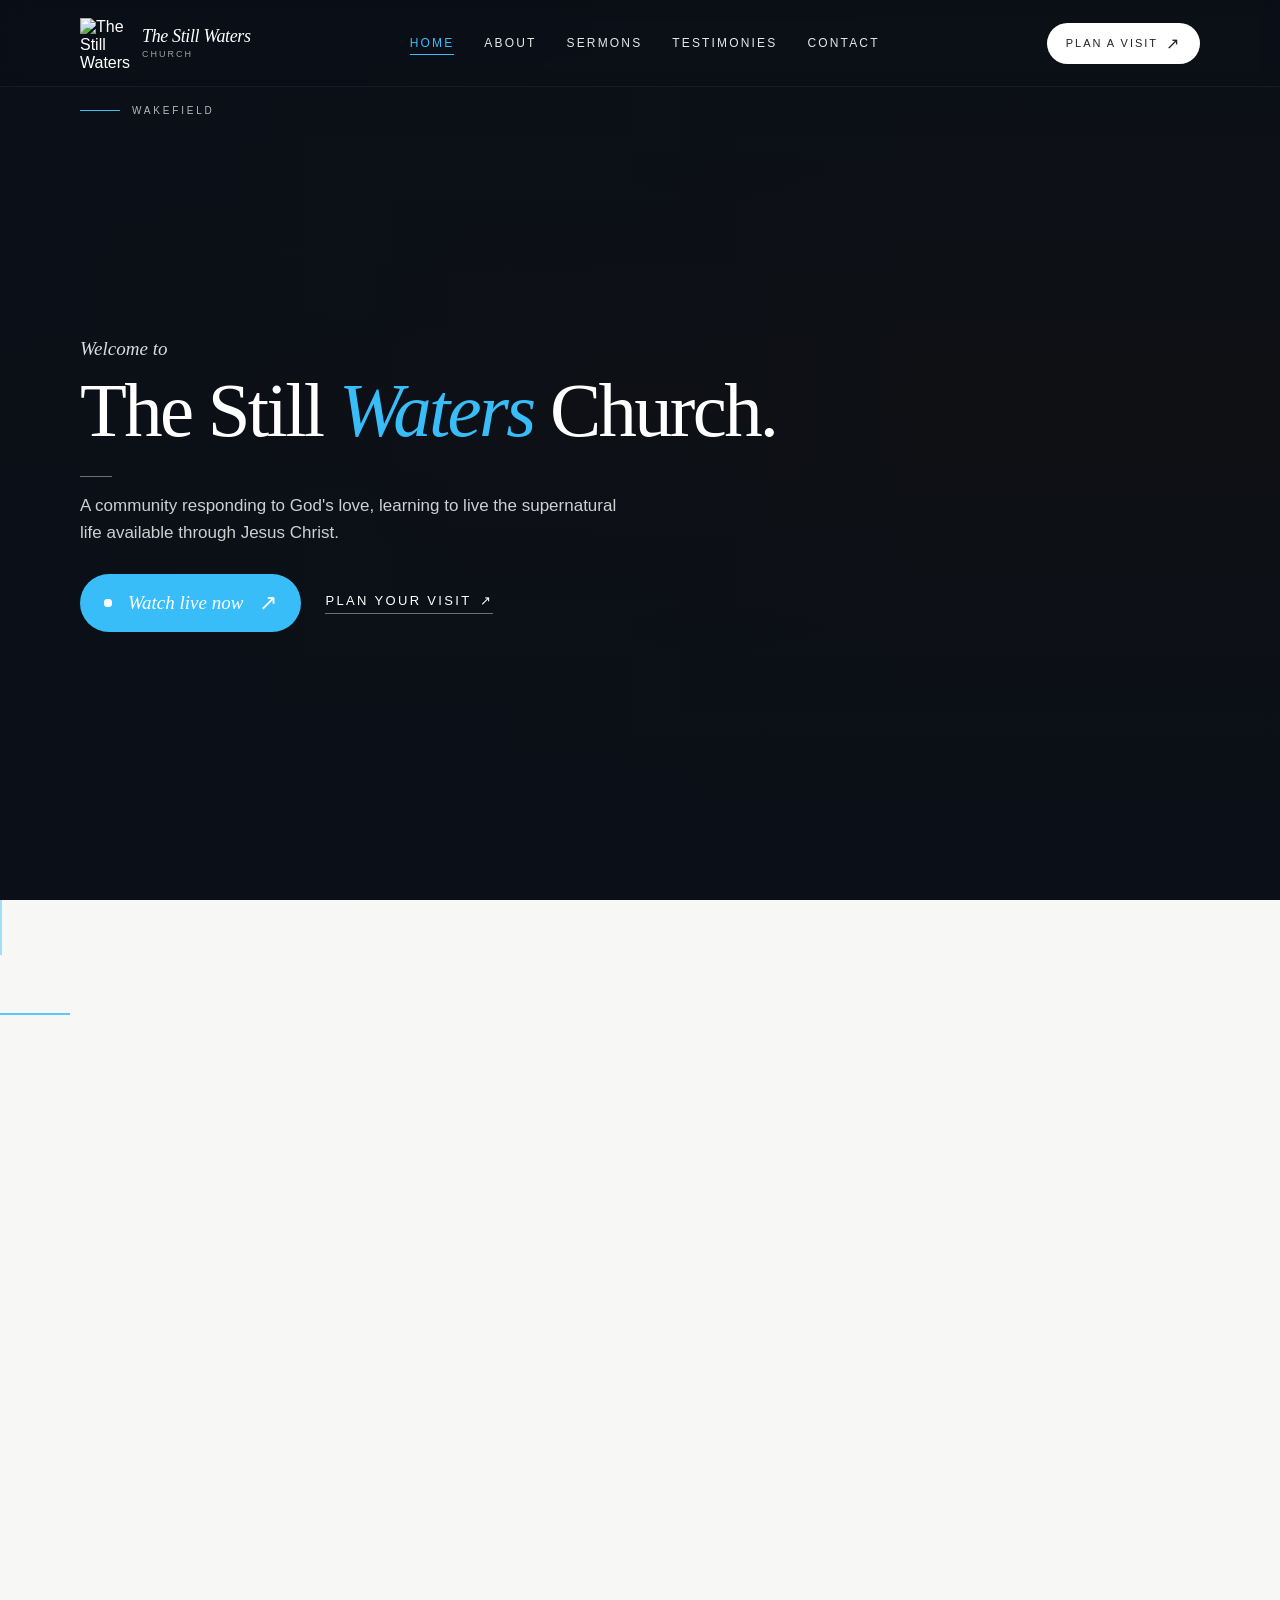
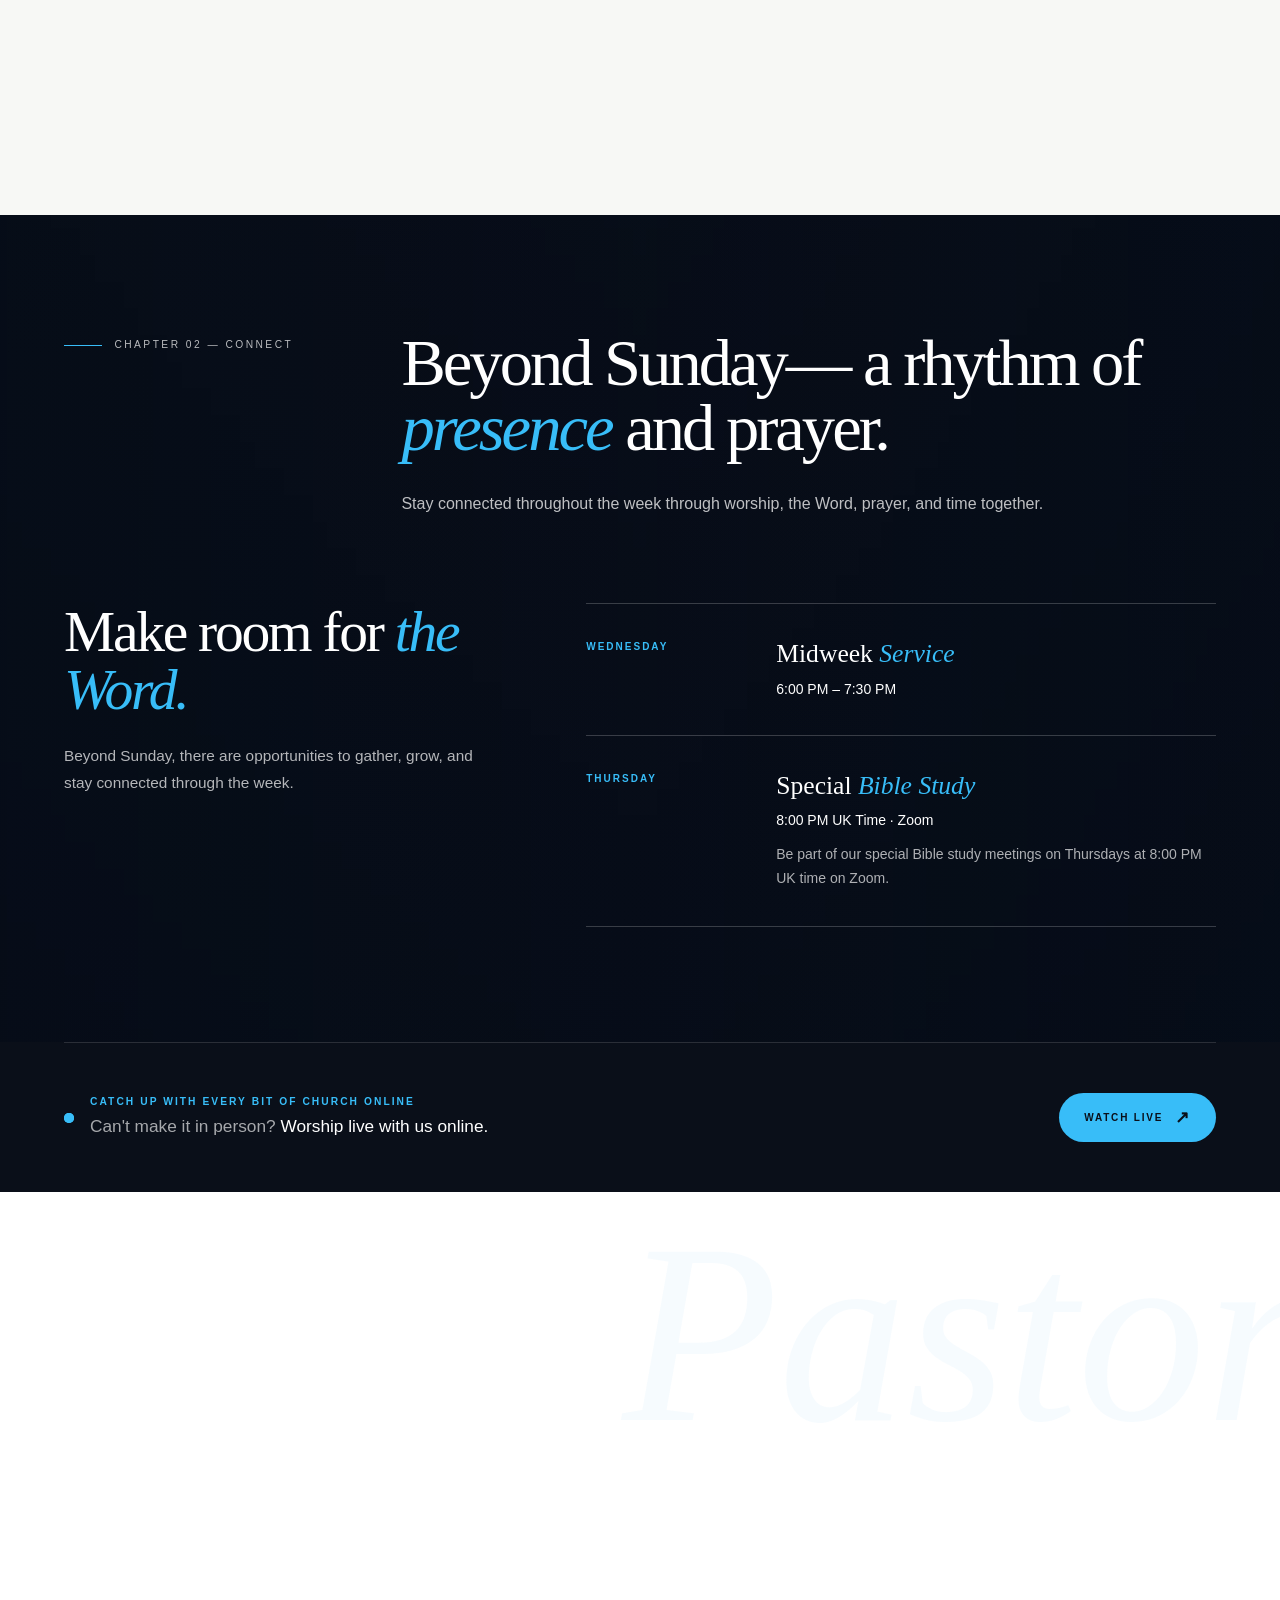
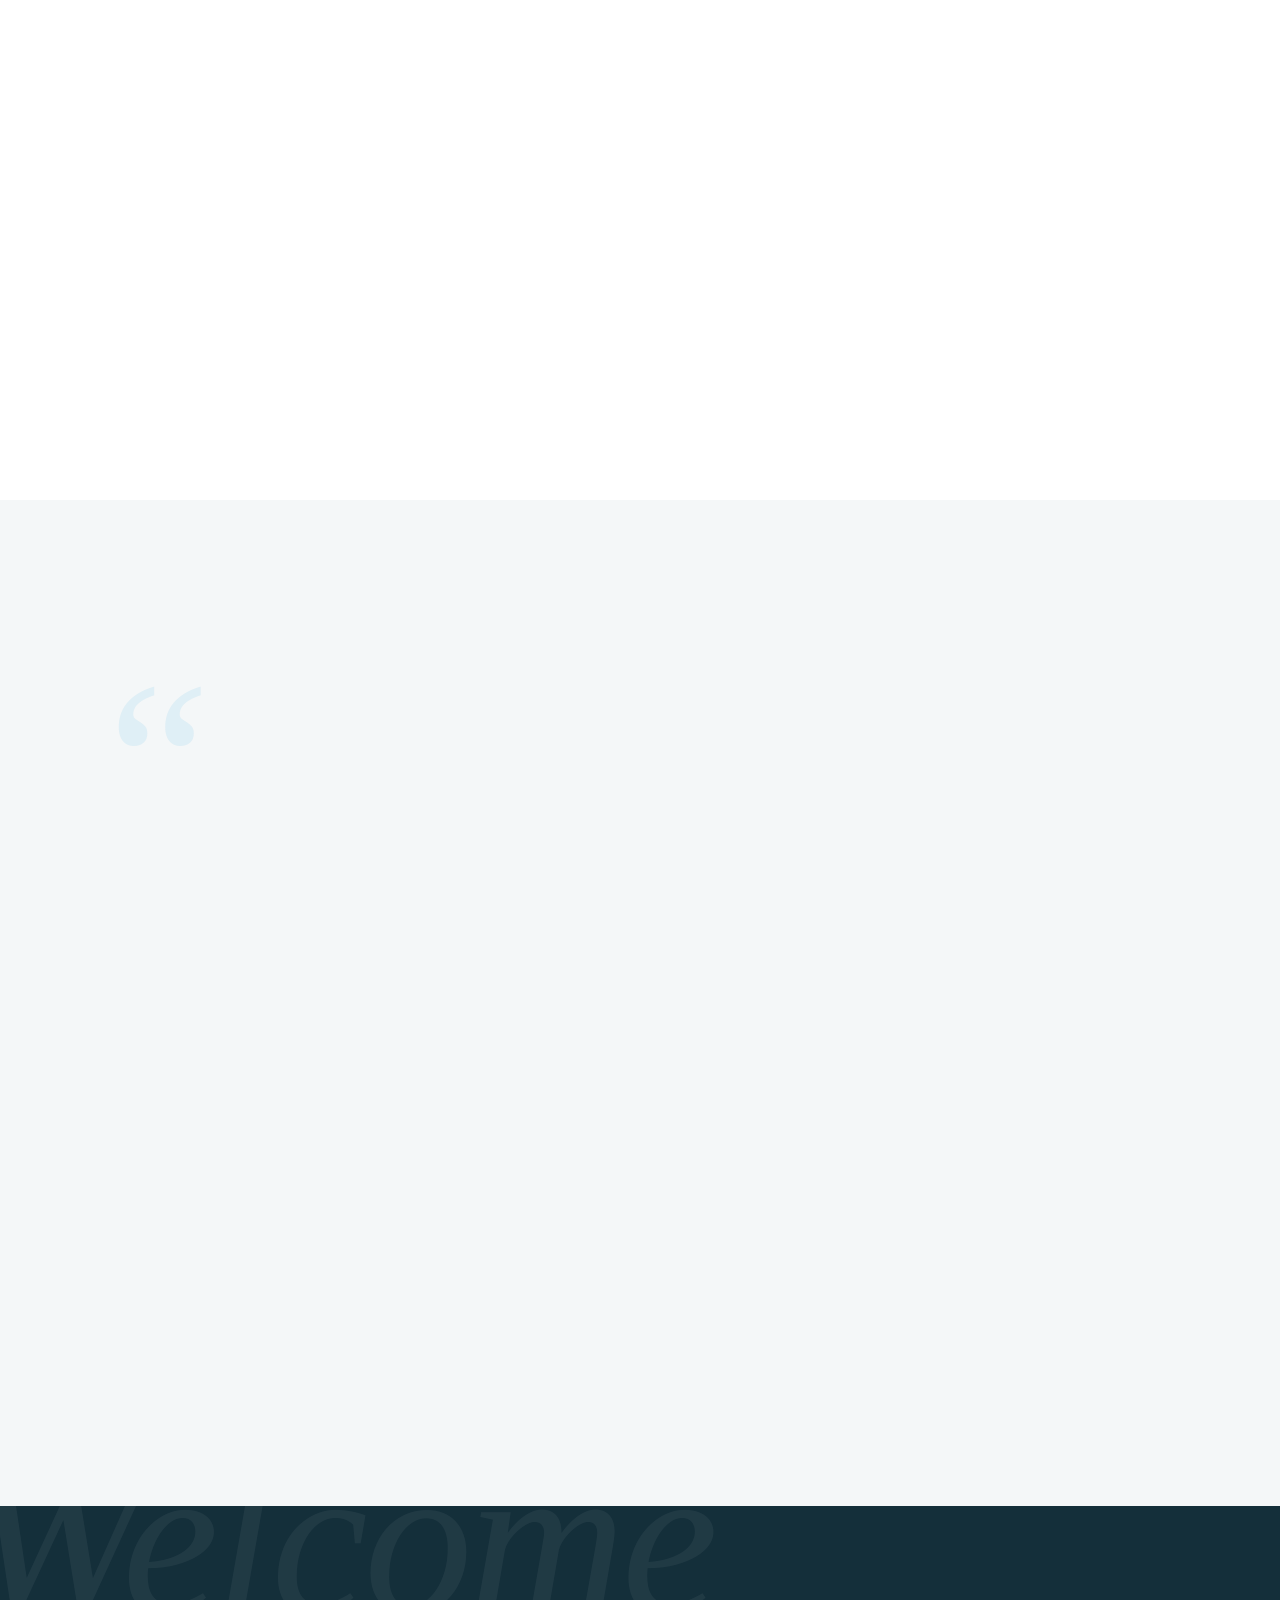
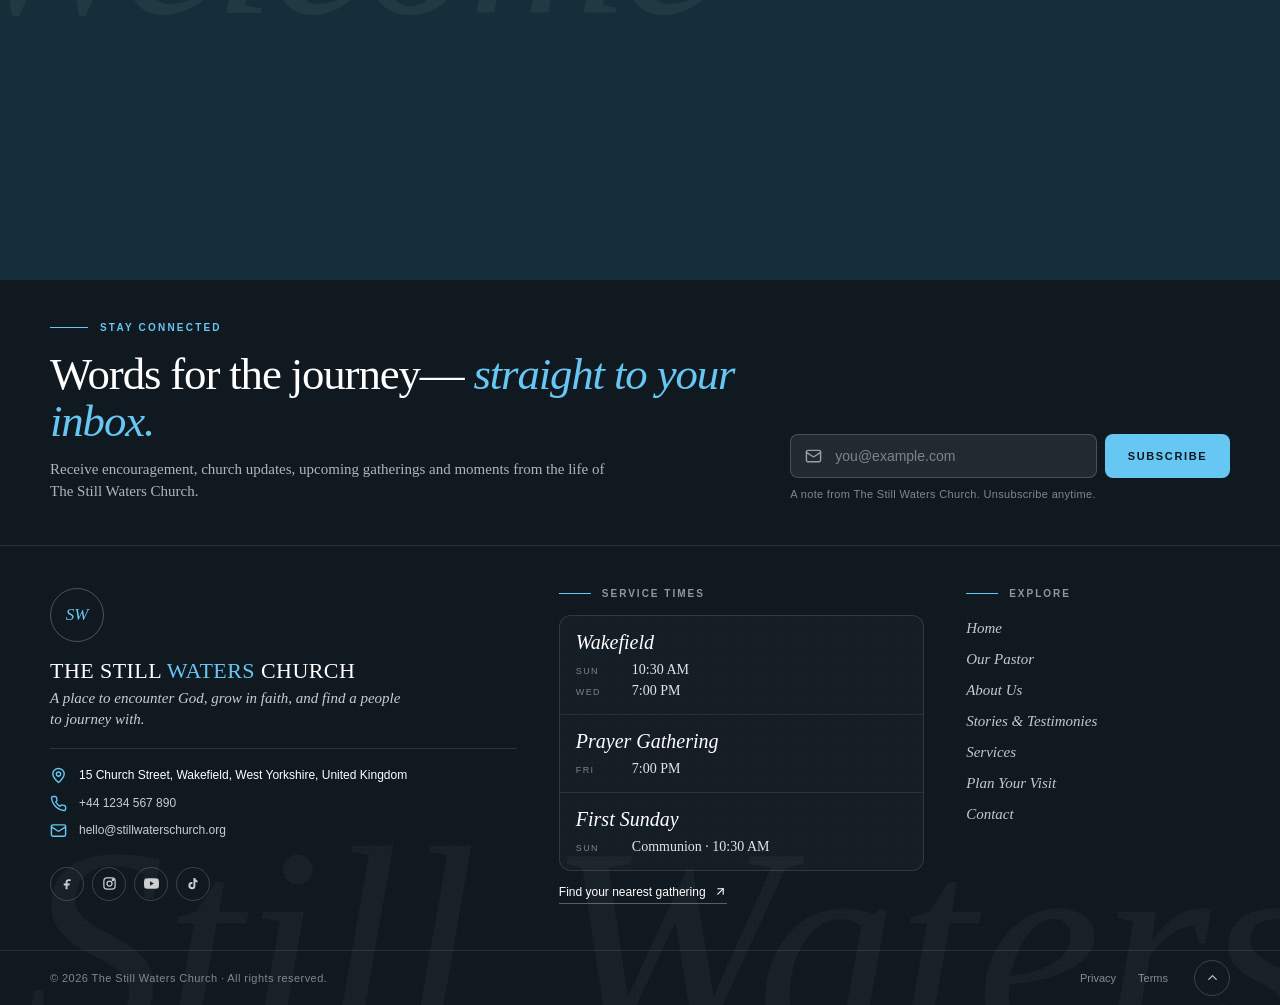
==== commit 8697a3cd: "Done. The stylesheets are organized under css/, and the scripts under js/. I updated all five HTML p" ====
--- a/index.html
+++ b/index.html
@@ -5,5671 +5,7 @@
   <meta name="viewport" content="width=device-width, initial-scale=1.0">
   <meta name="description" content="The Still Waters Church — a place where your soul can breathe.">
   <title>The Still Waters Church</title>
-  <style>
-* {
-      box-sizing: border-box;
-      margin: 0;
-      padding: 0;
-    }
-
-    html,
-    body {
-      width: 100%;
-      min-height: 100%;
-    }
-
-    body {
-      font-family: Arial, Helvetica, sans-serif;
-      background: #111;
-    }
-
-
-    /* =========================================
-       HERO
-    ========================================= */
-
-    .hero {
-      position: relative;
-      width: 100%;
-      height: 100vh;
-      min-height: 640px;
-
-      overflow: hidden;
-
-      background: #111;
-
-      color: white;
-    }
-
-
-    /* =========================================
-       VIDDLER BACKGROUND
-    ========================================= */
-
-    .hero-background {
-      position: absolute;
-
-      top: 0;
-      right: 0;
-      bottom: 0;
-      left: 0;
-
-      width: 100%;
-      height: 100%;
-
-      z-index: 0;
-
-      overflow: hidden;
-
-      background: #111;
-    }
-
-
-    /*
-       Viddler's generated container
-       is forced to fill the complete hero.
-    */
-
-    #viddler-embed-17570 {
-      position: absolute !important;
-
-      top: 0 !important;
-      right: 0 !important;
-      bottom: 0 !important;
-      left: 0 !important;
-
-      width: 100% !important;
-      height: 100% !important;
-
-      max-width: none !important;
-
-      margin: 0 !important;
-      padding: 0 !important;
-
-      overflow: hidden !important;
-    }
-
-
-    /*
-       Viddler generates the iframe/player
-       inside this container.
-    */
-
-    #viddler-embed-17570 iframe {
-      position: absolute !important;
-
-      top: 50% !important;
-      left: 50% !important;
-
-      width: 100vw !important;
-      height: 56.25vw !important;
-
-      min-width: 177.78vh !important;
-      min-height: 100vh !important;
-
-      max-width: none !important;
-      max-height: none !important;
-
-      transform:
-        translate(-50%, -50%)
-        scale(1.05) !important;
-
-      border: 0 !important;
-
-      margin: 0 !important;
-
-      display: block !important;
-    }
-
-
-    /* =========================================
-       VIDEO OVERLAY
-    ========================================= */
-
-    .hero-overlay {
-      position: absolute;
-
-      inset: 0;
-
-      z-index: 1;
-
-      pointer-events: none;
-
-      background:
-        linear-gradient(
-          to bottom,
-          rgba(10, 15, 25, 0.78) 0%,
-          rgba(10, 15, 25, 0.35) 45%,
-          rgba(10, 15, 25, 0.90) 100%
-        );
-    }
-
-
-    .hero-overlay::after {
-      content: "";
-
-      position: absolute;
-
-      inset: 0;
-
-      background:
-        linear-gradient(
-          to right,
-          rgba(10, 15, 25, 0.65),
-          transparent 75%
-        );
-    }
-
-
-    /* =========================================
-       CONTAINER
-    ========================================= */
-
-    .container {
-      width: 100%;
-
-      max-width: 1200px;
-
-      margin: 0 auto;
-
-      padding-left: 24px;
-      padding-right: 24px;
-    }
-
-
-    /* =========================================
-       FIXED NAVIGATION
-    ========================================= */
-
-    .hero-nav {
-      position: fixed;
-
-      top: 0;
-      left: 0;
-      right: 0;
-
-      z-index: 1000;
-
-      width: 100%;
-
-      background:
-        rgba(10, 15, 25, 0.22);
-
-      backdrop-filter: blur(8px);
-
-      -webkit-backdrop-filter: blur(8px);
-
-      border-bottom:
-        1px solid
-        rgba(255, 255, 255, 0.05);
-
-      transition:
-        background 0.3s ease,
-        box-shadow 0.3s ease,
-        border-color 0.3s ease;
-    }
-
-
-    /* =========================================
-       NAV AFTER SCROLL
-    ========================================= */
-
-    .hero-nav.scrolled {
-      background:
-        rgba(8, 15, 25, 0.90);
-
-      backdrop-filter: blur(18px);
-
-      -webkit-backdrop-filter: blur(18px);
-
-      border-bottom:
-        1px solid
-        rgba(255, 255, 255, 0.12);
-
-      box-shadow:
-        0 8px 30px
-        rgba(0, 0, 0, 0.18);
-    }
-
-
-    .nav-inner {
-      display: flex;
-
-      align-items: center;
-
-      justify-content: space-between;
-
-      padding-top: 18px;
-      padding-bottom: 18px;
-
-      transition:
-        padding 0.3s ease;
-    }
-
-
-    .hero-nav.scrolled .nav-inner {
-      padding-top: 12px;
-      padding-bottom: 12px;
-    }
-
-
-    /* =========================================
-       LOGO / BRAND
-    ========================================= */
-
-    .brand {
-      display: flex;
-
-      align-items: center;
-
-      gap: 12px;
-
-      color: white;
-
-      text-decoration: none;
-    }
-
-
-    .brand-logo {
-      width: 50px;
-      height: 50px;
-
-      object-fit: contain;
-
-      transition:
-        transform 0.5s ease,
-        width 0.3s ease,
-        height 0.3s ease;
-    }
-
-
-    .brand:hover .brand-logo {
-      transform: rotate(3deg);
-    }
-
-
-    .hero-nav.scrolled .brand-logo {
-      width: 42px;
-      height: 42px;
-    }
-
-
-    .brand-name {
-      display: flex;
-
-      flex-direction: column;
-
-      line-height: 1;
-    }
-
-
-    .brand-main {
-      font-family:
-        Georgia,
-        "Times New Roman",
-        serif;
-
-      font-style: italic;
-
-      font-weight: 300;
-
-      font-size: 18px;
-
-      letter-spacing: -0.02em;
-
-      color: white;
-    }
-
-
-    .brand-sub {
-      margin-top: 5px;
-
-      font-size: 9px;
-
-      font-weight: 500;
-
-      text-transform: uppercase;
-
-      letter-spacing: 0.22em;
-
-      color:
-        rgba(255, 255, 255, 0.6);
-    }
-
-
-    /* =========================================
-       DESKTOP NAVIGATION
-    ========================================= */
-
-    .desktop-nav {
-  display: none;
-  align-items: center;
-  gap: 2px;
-}
-
-
-.nav-item {
-  position: relative;
-}
-
-
-.nav-link,
-.nav-dropdown {
-  display: inline-flex;
-
-  align-items: center;
-
-  gap: 7px;
-
-  padding: 10px 14px;
-
-  border: none;
-
-  background: transparent;
-
-  color: rgba(255, 255, 255, 0.9);
-
-  text-decoration: none;
-
-  font-size: 12px;
-
-  font-weight: 500;
-
-  text-transform: uppercase;
-
-  letter-spacing: 0.18em;
-
-  cursor: pointer;
-
-  transition: color 0.3s ease;
-}
-
-
-.nav-link:hover,
-.nav-dropdown:hover {
-  color: #38BDF8;
-}
-
-
-/* Text inside navigation links */
-.nav-link span:first-child,
-.nav-dropdown span:first-child {
-  position: relative;
-}
-
-
-/* Underline */
-.nav-link span:first-child::after,
-.nav-dropdown span:first-child::after {
-  content: "";
-
-  position: absolute;
-
-  left: 0;
-  right: 0;
-
-  bottom: -5px;
-
-  height: 1px;
-
-  background: #38BDF8;
-
-  transform: scaleX(0);
-
-  transform-origin: left;
-
-  transition: transform 0.3s ease;
-}
-
-
-/* Hover underline */
-.nav-link:hover span:first-child::after,
-.nav-dropdown:hover span:first-child::after {
-  transform: scaleX(1);
-}
-
-
-/* CURRENT PAGE underline */
-.nav-link.nav-active span:first-child::after,
-.nav-dropdown.nav-active span:first-child::after {
-  transform: scaleX(1);
-}
-
-
-/* Keep current page text blue */
-.nav-link.nav-active,
-.nav-dropdown.nav-active {
-  color: #38BDF8;
-}
-
-
-.chevron {
-  font-size: 11px;
-
-  transition: transform 0.3s ease;
-}
-
-
-.nav-dropdown:hover .chevron {
-  transform: rotate(180deg);
-}
-
-    /* =========================================
-       NAV RIGHT
-    ========================================= */
-
-    .nav-right {
-      display: flex;
-
-      align-items: center;
-
-      gap: 8px;
-    }
-
-
-    /* =========================================
-       PLAN A VISIT NAV BUTTON
-    ========================================= */
-
-    .nav-cta {
-      display: none;
-
-      align-items: center;
-
-      gap: 8px;
-
-      margin-left: 8px;
-
-      padding: 11px 19px;
-
-      border-radius: 999px;
-
-      background: white;
-
-      color: #222;
-
-      text-decoration: none;
-
-      font-size: 11px;
-
-      font-weight: 500;
-
-      text-transform: uppercase;
-
-      letter-spacing: 0.18em;
-
-      transition:
-        background 0.3s ease,
-        color 0.3s ease;
-    }
-
-
-    .nav-cta:hover {
-      background: #38BDF8;
-
-      color: white;
-    }
-
-
-    .nav-cta-arrow {
-      font-size: 16px;
-    }
-
-
-    /* =========================================
-       MOBILE MENU BUTTON
-    ========================================= */
-
-    .mobile-menu {
-      display: inline-flex;
-
-      align-items: center;
-
-      justify-content: center;
-
-      width: 40px;
-      height: 40px;
-
-      margin-left: 4px;
-
-      border:
-        1px solid
-        rgba(255, 255, 255, 0.3);
-
-      border-radius: 50%;
-
-      background: transparent;
-
-      color: white;
-
-      cursor: pointer;
-
-      transition:
-        background 0.3s ease,
-        border-color 0.3s ease;
-    }
-
-
-    .mobile-menu:hover {
-      background:
-        rgba(56, 189, 248, 0.15);
-
-      border-color: #38BDF8;
-    }
-
-
-    .mobile-menu-icon {
-      position: relative;
-
-      width: 18px;
-      height: 14px;
-    }
-
-
-    .mobile-menu-icon span {
-      position: absolute;
-
-      left: 0;
-
-      width: 18px;
-      height: 1.5px;
-
-      background: white;
-
-      transition:
-        transform 0.3s ease,
-        top 0.3s ease,
-        opacity 0.3s ease;
-    }
-
-
-    .mobile-menu-icon span:nth-child(1) {
-      top: 0;
-    }
-
-
-    .mobile-menu-icon span:nth-child(2) {
-      top: 6px;
-    }
-
-
-    .mobile-menu-icon span:nth-child(3) {
-      top: 12px;
-    }
-
-
-    /* =========================================
-       HAMBURGER → X
-    ========================================= */
-
-    .mobile-menu.active
-    .mobile-menu-icon span:nth-child(1) {
-      top: 6px;
-
-      transform: rotate(45deg);
-    }
-
-
-    .mobile-menu.active
-    .mobile-menu-icon span:nth-child(2) {
-      opacity: 0;
-    }
-
-
-    .mobile-menu.active
-    .mobile-menu-icon span:nth-child(3) {
-      top: 6px;
-
-      transform: rotate(-45deg);
-    }
-
-
-    /* =========================================
-       MOBILE NAVIGATION
-    ========================================= */
-
-    .mobile-nav {
-      position: absolute;
-
-      top: calc(100% + 8px);
-
-      left: 20px;
-      right: 20px;
-
-      padding: 12px;
-
-      border:
-        1px solid
-        rgba(255, 255, 255, 0.15);
-
-      border-radius: 18px;
-
-      background:
-        rgba(8, 15, 25, 0.97);
-
-      backdrop-filter: blur(18px);
-
-      -webkit-backdrop-filter: blur(18px);
-
-      opacity: 0;
-
-      visibility: hidden;
-
-      transform:
-        translateY(-10px);
-
-      transition:
-        opacity 0.3s ease,
-        transform 0.3s ease,
-        visibility 0.3s ease;
-
-      pointer-events: none;
-    }
-
-
-    .mobile-nav.active {
-      opacity: 1;
-
-      visibility: visible;
-
-      transform:
-        translateY(0);
-
-      pointer-events: auto;
-    }
-
-
-    .mobile-nav a {
-      width: 100%;
-
-      display: flex;
-
-      align-items: center;
-
-      justify-content: space-between;
-
-      padding: 14px;
-
-      border: none;
-
-      background: transparent;
-
-      color:
-        rgba(255, 255, 255, 0.9);
-
-      text-decoration: none;
-
-      font-size: 12px;
-
-      font-weight: 500;
-
-      text-transform: uppercase;
-
-      letter-spacing: 0.18em;
-
-      border-radius: 10px;
-
-      transition:
-        color 0.3s ease,
-        background 0.3s ease;
-    }
-
-
-    .mobile-nav a:hover {
-      color: #38BDF8;
-
-      background:
-        rgba(56, 189, 248, 0.08);
-    }
-
-
-    .mobile-nav-divider {
-      width: 100%;
-
-      height: 1px;
-
-      margin: 5px 0;
-
-      background:
-        rgba(255, 255, 255, 0.08);
-    }
-
-
-    .mobile-visit {
-      margin-top: 6px;
-
-      background: #38BDF8 !important;
-
-      color: white !important;
-
-      justify-content: center !important;
-
-      border-radius: 999px !important;
-    }
-
-
-    .mobile-visit:hover {
-      background: white !important;
-
-      color: #222 !important;
-    }
-
-
-    /* =========================================
-       WAKEFIELD
-    ========================================= */
-
-    .hero-location {
-      position: absolute;
-
-      top: 105px;
-
-      left: 0;
-      right: 0;
-
-      z-index: 20;
-    }
-
-
-    .hero-location-inner {
-      display: flex;
-
-      align-items: center;
-
-      gap: 12px;
-
-      color:
-        rgba(255, 255, 255, 0.7);
-
-      font-size: 10px;
-
-      font-weight: 500;
-
-      text-transform: uppercase;
-
-      letter-spacing: 0.28em;
-    }
-
-
-    .location-line {
-      display: block;
-
-      width: 40px;
-      height: 1px;
-
-      background: #38BDF8;
-
-      flex-shrink: 0;
-    }
-
-
-    /* =========================================
-       MAIN HERO
-    ========================================= */
-
-    .hero-main {
-      position: relative;
-
-      z-index: 10;
-
-      height: 100vh;
-
-      min-height: 640px;
-
-      display: flex;
-
-      align-items: center;
-    }
-
-
-    .hero-content {
-      max-width: 820px;
-
-      padding-top: 70px;
-    }
-
-
-    /* =========================================
-       WELCOME
-    ========================================= */
-
-    .welcome {
-      font-family:
-        Georgia,
-        "Times New Roman",
-        serif;
-
-      font-style: italic;
-
-      color:
-        rgba(255, 255, 255, 0.85);
-
-      font-size: 19px;
-
-      margin-bottom: 14px;
-    }
-
-
-    /* =========================================
-       MAIN TITLE
-    ========================================= */
-
-    .hero-title {
-      font-family:
-        Georgia,
-        "Times New Roman",
-        serif;
-
-      font-weight: 400;
-
-      color: white;
-
-      font-size:
-        clamp(3rem, 6vw, 5.2rem);
-
-      line-height: 0.96;
-
-      letter-spacing: -0.035em;
-    }
-
-
-    .hero-title em {
-      font-style: italic;
-
-      font-weight: 300;
-
-      color: #38BDF8;
-    }
-
-
-    /* =========================================
-       DESCRIPTION
-    ========================================= */
-
-    .hero-description {
-      margin-top: 28px;
-
-      max-width: 560px;
-    }
-
-
-    .description-line {
-      width: 32px;
-
-      height: 1px;
-
-      background:
-        rgba(255, 255, 255, 0.4);
-
-      margin-bottom: 15px;
-    }
-
-
-    .hero-description p {
-      color:
-        rgba(255, 255, 255, 0.8);
-
-      font-size: 17px;
-
-      line-height: 1.6;
-    }
-
-
-    /* =========================================
-       HERO ACTIONS
-    ========================================= */
-
-    .hero-actions {
-      margin-top: 28px;
-
-      display: flex;
-
-      align-items: center;
-
-      gap: 24px;
-
-      flex-wrap: wrap;
-    }
-
-
-    /* =========================================
-       WATCH BUTTON
-    ========================================= */
-
-    .watch-button {
-      display: inline-flex;
-
-      align-items: center;
-
-      justify-content: space-between;
-
-      gap: 16px;
-
-      padding: 16px 24px;
-
-      border-radius: 999px;
-
-      background: #38BDF8;
-
-      color: white;
-
-      text-decoration: none;
-
-      transition:
-        all 0.3s ease;
-    }
-
-
-    .watch-button:hover {
-      background: white;
-
-      color: #222;
-    }
-
-
-    .live-dot {
-      position: relative;
-
-      width: 8px;
-      height: 8px;
-
-      flex-shrink: 0;
-    }
-
-
-    .live-dot::before {
-      content: "";
-
-      position: absolute;
-
-      inset: 0;
-
-      border-radius: 50%;
-
-      background: white;
-
-      animation:
-        livePing 1.5s infinite;
-    }
-
-
-    .live-dot::after {
-      content: "";
-
-      position: absolute;
-
-      width: 8px;
-      height: 8px;
-
-      border-radius: 50%;
-
-      background: white;
-    }
-
-
-    @keyframes livePing {
-
-      0% {
-        transform: scale(1);
-
-        opacity: 0.75;
-      }
-
-      75%,
-      100% {
-        transform: scale(2.2);
-
-        opacity: 0;
-      }
-
-    }
-
-
-    .watch-text {
-      font-family:
-        Georgia,
-        "Times New Roman",
-        serif;
-
-      font-size: 19px;
-
-      font-style: italic;
-
-      font-weight: 300;
-
-      white-space: nowrap;
-    }
-
-
-    .arrow {
-      font-size: 22px;
-
-      transition:
-        transform 0.3s ease;
-    }
-
-
-    .watch-button:hover .arrow {
-      transform:
-        translate(4px, -4px);
-    }
-
-
-    /* =========================================
-       PLAN YOUR VISIT
-    ========================================= */
-
-    .visit-link {
-      display: inline-flex;
-
-      align-items: center;
-
-      gap: 8px;
-
-      padding-bottom: 5px;
-
-      color: white;
-
-      border-bottom:
-        1px solid
-        rgba(255, 255, 255, 0.4);
-
-      text-decoration: none;
-
-      font-size: 13px;
-
-      font-weight: 500;
-
-      text-transform: uppercase;
-
-      letter-spacing: 0.18em;
-
-      transition:
-        all 0.3s ease;
-    }
-
-
-    .visit-link:hover {
-      gap: 12px;
-
-      color: #38BDF8;
-
-      border-color: #38BDF8;
-    }
-
-
-    /* =========================================
-       DESKTOP
-    ========================================= */
-
-    @media (min-width: 1024px) {
-
-      .container {
-        padding-left: 40px;
-        padding-right: 40px;
-      }
-
-
-      .desktop-nav {
-        display: flex;
-      }
-
-
-      .nav-cta {
-        display: inline-flex;
-      }
-
-
-      .mobile-menu {
-        display: none;
-      }
-
-
-      .mobile-nav {
-        display: none;
-      }
-
-    }
-
-
-    /* =========================================
-       MOBILE
-    ========================================= */
-
-    @media (max-width: 767px) {
-
-      .container {
-        padding-left: 20px;
-
-        padding-right: 20px;
-      }
-
-
-      .nav-inner {
-        padding-top: 15px;
-
-        padding-bottom: 15px;
-      }
-
-
-      .hero-nav.scrolled .nav-inner {
-        padding-top: 10px;
-
-        padding-bottom: 10px;
-      }
-
-
-      .brand-logo {
-        width: 42px;
-
-        height: 42px;
-      }
-
-
-      .hero-nav.scrolled .brand-logo {
-        width: 38px;
-
-        height: 38px;
-      }
-
-
-      .brand-main {
-        font-size: 16px;
-      }
-
-
-      .brand-sub {
-        font-size: 8px;
-      }
-
-
-      .hero-location {
-        top: 78px;
-      }
-
-
-      .hero-location-inner {
-        font-size: 9px;
-
-        letter-spacing: 0.22em;
-      }
-
-
-      .location-line {
-        width: 30px;
-      }
-
-
-      .hero-content {
-        padding-top: 75px;
-      }
-
-
-      .welcome {
-        font-size: 17px;
-      }
-
-
-      .hero-title {
-        font-size:
-          clamp(
-            2.8rem,
-            11vw,
-            4.2rem
-          );
-      }
-
-
-      .hero-description {
-        margin-top: 24px;
-      }
-
-
-      .hero-description p {
-        font-size: 15.5px;
-      }
-
-
-      .hero-actions {
-        margin-top: 24px;
-
-        flex-direction: column;
-
-        align-items: flex-start;
-
-        gap: 18px;
-      }
-
-
-      .watch-button {
-        padding: 15px 21px;
-      }
-
-
-      .watch-text {
-        font-size: 18px;
-      }
-
-
-      /*
-         Make the Viddler video cover
-         the complete mobile screen.
-      */
-
-      #viddler-embed-17570 iframe {
-        width: 177.78vh !important;
-
-        height: 100vh !important;
-
-        min-width: 177.78vh !important;
-
-        min-height: 100vh !important;
-
-        transform:
-          translate(-50%, -50%)
-          scale(1.05) !important;
-      }
-
-    }
-
-/* =========================================================
-   STILL WATERS CHAPTERS
-========================================================= */
-/* =========================================================
-   THE STILL WATERS CHURCH
-   CHAPTER 01 + CHAPTER 02
-========================================================= */
-
-.still-waters-section,
-.still-waters-section * {
-  box-sizing: border-box;
-}
-
-
-/* =========================================================
-   ROOT
-========================================================= */
-
-.still-waters-section {
-
-  --sw-blue: #38bdf8;
-  --sw-blue-light: #7dd3fc;
-
-  --sw-dark: #0a0f19;
-  --sw-dark-2: #101722;
-
-  --sw-white: #ffffff;
-
-  --sw-light: #f7f8f5;
-  --sw-light-2: #eef4f7;
-
-  --sw-navy: #0b1830;
-  --sw-navy-soft: #26354d;
-
-  --sw-line: rgba(255,255,255,0.12);
-
-  width: 100%;
-  max-width: 100%;
-
-  margin: 0;
-  padding: 0;
-
-  background: #000;
-
-  color: #ffffff;
-
-  font-family:
-    Arial,
-    Helvetica,
-    sans-serif;
-
-  overflow: hidden;
-}
-
-
-/* =========================================================
-   CONTAINER
-========================================================= */
-
-.sw-container {
-
-  width: 100%;
-  max-width: 1280px;
-
-  margin: 0 auto;
-
-  padding-left:
-    clamp(20px, 5vw, 70px);
-
-  padding-right:
-    clamp(20px, 5vw, 70px);
-}
-
-
-/* =========================================================
-   GENERAL CHAPTER
-========================================================= */
-
-.sw-chapter {
-
-  position: relative;
-
-  width: 100%;
-
-  padding-top:
-    clamp(70px, 9vw, 135px);
-
-  padding-bottom:
-    clamp(70px, 9vw, 135px);
-
-  overflow: hidden;
-}
-
-
-/* =========================================================
-   CHAPTER 01 — GATHER
-========================================================= */
-
-.sw-chapter-gather {
-
-  background:
-    var(--sw-light);
-
-  color:
-    var(--sw-navy);
-
-  padding-top:
-    clamp(110px, 12vw, 165px);
-}
-
-
-/* =========================================================
-   WELCOME WATERMARK
-========================================================= */
-
-.sw-welcome-watermark {
-
-  position: absolute;
-
-  top: 0;
-  left: 0;
-
-  width:
-    min(90vw, 1050px);
-
-  height:
-    clamp(75px, 9vw, 130px);
-
-  overflow: hidden;
-
-  pointer-events: none;
-  user-select: none;
-
-  z-index: 0;
-}
-
-
-.sw-welcome-watermark-inner {
-
-  position: absolute;
-
-  top: -78px;
-  left: -8px;
-
-  display: flex;
-
-  align-items: baseline;
-
-  white-space: nowrap;
-
-  font-family:
-    Georgia,
-    "Times New Roman",
-    serif;
-
-  font-size:
-    clamp(8rem, 16vw, 16rem);
-
-  line-height: 1;
-
-  font-style: italic;
-
-  font-weight: 400;
-
-  letter-spacing:
-    -0.07em;
-
-  color:
-    rgba(11,24,48,0.055);
-}
-
-
-.sw-welcome-text {
-  white-space: nowrap;
-}
-
-
-.sw-typing-cursor {
-
-  display: inline-block;
-
-  width: 3px;
-
-  height: 0.65em;
-
-  margin-left: 7px;
-
-  background:
-    var(--sw-blue);
-
-  opacity: 0.45;
-
-  animation:
-    swCursorBlink 0.8s infinite;
-}
-
-
-@keyframes swCursorBlink {
-
-  0%,
-  45% {
-    opacity: 0.45;
-  }
-
-  46%,
-  100% {
-    opacity: 0;
-  }
-
-}
-
-
-/* WATERMARK ACCENT */
-
-.sw-welcome-watermark::after {
-
-  content: "";
-
-  position: absolute;
-
-  left: 0;
-  bottom: 0;
-
-  width: 70px;
-  height: 2px;
-
-  background:
-    var(--sw-blue);
-
-  opacity: 0.8;
-}
-
-
-.sw-chapter-gather
-.sw-container {
-
-  position: relative;
-
-  z-index: 2;
-}
-
-
-/* =========================================================
-   CHAPTER HEADER
-========================================================= */
-
-.sw-chapter-header {
-
-  display: grid;
-
-  grid-template-columns:
-    minmax(160px, 0.32fr)
-    minmax(0, 1fr);
-
-  gap:
-    clamp(30px, 6vw, 90px);
-
-  margin-bottom:
-    clamp(45px, 7vw, 85px);
-}
-
-
-.sw-chapter-number {
-
-  display: flex;
-
-  align-items: center;
-
-  align-self: start;
-
-  gap: 12px;
-
-  padding-top: 8px;
-
-  color:
-    rgba(255,255,255,0.64);
-
-  font-size:
-    clamp(9px, 0.8vw, 11px);
-
-  font-weight: 500;
-
-  line-height: 1.4;
-
-  text-transform: uppercase;
-
-  letter-spacing:
-    clamp(0.15em, 0.22vw, 0.24em);
-}
-
-
-.sw-chapter-gather
-.sw-chapter-number {
-
-  color:
-    rgba(11,24,48,0.58);
-}
-
-
-.sw-chapter-number::before {
-
-  content: "";
-
-  display: block;
-
-  flex-shrink: 0;
-
-  width:
-    clamp(25px, 3vw, 40px);
-
-  height: 1px;
-
-  background:
-    var(--sw-blue);
-}
-
-
-.sw-chapter-intro {
-
-  width: 100%;
-
-  max-width: 820px;
-}
-
-
-.sw-chapter-intro h2 {
-
-  margin: 0;
-
-  font-family:
-    Georgia,
-    "Times New Roman",
-    serif;
-
-  font-size:
-    clamp(2.45rem, 5.2vw, 5.2rem);
-
-  line-height: 0.98;
-
-  font-weight: 400;
-
-  letter-spacing:
-    -0.045em;
-
-  overflow-wrap:
-    break-word;
-}
-
-
-.sw-chapter-intro h2 em {
-
-  color:
-    var(--sw-blue);
-
-  font-style: italic;
-
-  font-weight: 300;
-}
-
-
-.sw-chapter-intro p {
-
-  width: 100%;
-
-  max-width: 650px;
-
-  margin:
-    clamp(20px, 2.5vw, 30px)
-    0
-    0;
-
-  color:
-    rgba(255,255,255,0.64);
-
-  font-size:
-    clamp(14px, 1.25vw, 17px);
-
-  line-height:
-    1.75;
-}
-
-
-.sw-chapter-gather
-.sw-chapter-intro p {
-
-  color:
-    var(--sw-navy-soft);
-}
-
-
-/* =========================================================
-   LOCATION AREA
-========================================================= */
-
-.sw-location {
-
-  display: grid;
-
-  grid-template-columns:
-    minmax(0, 1.25fr)
-    minmax(250px, 0.75fr);
-
-  width: 100%;
-
-  border-top:
-    1px solid rgba(11,24,48,0.14);
-
-  border-bottom:
-    1px solid rgba(11,24,48,0.14);
-}
-
-
-/* =========================================================
-   LOCATION MAIN
-========================================================= */
-
-.sw-location-main {
-
-  min-width: 0;
-
-  padding:
-    clamp(35px, 5vw, 65px)
-    clamp(30px, 5vw, 65px)
-    clamp(35px, 5vw, 65px)
-    0;
-}
-
-
-/* =========================================================
-   SERVICE SIDE
-========================================================= */
-
-.sw-location-side {
-
-  min-width: 0;
-
-  padding:
-    clamp(50px, 6vw, 80px)
-    clamp(30px, 4vw, 55px)
-    clamp(50px, 6vw, 80px)
-    clamp(30px, 4vw, 55px);
-
-  border-left:
-    1px solid rgba(11,24,48,0.14);
-}
-
-
-/* =========================================================
-   EYEBROW
-========================================================= */
-
-.sw-eyebrow {
-
-  margin:
-    0 0 16px;
-
-  color:
-    var(--sw-blue);
-
-  font-size:
-    10px;
-
-  font-weight:
-    600;
-
-  text-transform:
-    uppercase;
-
-  letter-spacing:
-    0.22em;
-}
-
-
-/* =========================================================
-   LOCATION NAME
-========================================================= */
-
-.sw-location-name {
-
-  margin: 0;
-
-  font-family:
-    Georgia,
-    "Times New Roman",
-    serif;
-
-  font-size:
-    clamp(2rem, 4vw, 3.6rem);
-
-  line-height:
-    1;
-
-  font-weight:
-    400;
-
-  letter-spacing:
-    -0.035em;
-}
-
-
-.sw-location-name em {
-
-  color:
-    var(--sw-blue);
-
-  font-style:
-    italic;
-
-  font-weight:
-    300;
-}
-
-
-/* =========================================================
-   ADDRESS
-========================================================= */
-
-.sw-address {
-
-  width: 100%;
-
-  max-width: 560px;
-
-  margin:
-    22px 0 0;
-
-  color:
-    var(--sw-navy-soft);
-
-  font-size:
-    clamp(14px, 1.2vw, 16px);
-
-  line-height:
-    1.7;
-}
-
-
-/* =========================================================
-   SERVICE LABEL
-========================================================= */
-
-.sw-service-label {
-
-  margin:
-    0 0 25px;
-
-  color:
-    rgba(11,24,48,0.55);
-
-  font-size:
-    10px;
-
-  font-weight:
-    600;
-
-  text-transform:
-    uppercase;
-
-  letter-spacing:
-    0.22em;
-}
-
-
-/* =========================================================
-   LIVE STATUS
-========================================================= */
-
-.sw-live-status {
-
-  display:
-    inline-flex;
-
-  align-items:
-    center;
-
-  gap:
-    8px;
-
-  margin-bottom:
-    25px;
-
-  padding:
-    6px 10px;
-
-  border:
-    1px solid rgba(11,24,48,0.12);
-
-  border-radius:
-    999px;
-
-  color:
-    rgba(11,24,48,0.65);
-
-  font-size:
-    8px;
-
-  font-weight:
-    600;
-
-  letter-spacing:
-    0.12em;
-
-  text-transform:
-    uppercase;
-}
-
-
-.sw-live-dot {
-
-  width:
-    6px;
-
-  height:
-    6px;
-
-  flex-shrink:
-    0;
-
-  border-radius:
-    50%;
-
-  background:
-    var(--sw-blue);
-
-  animation:
-    swLivePulse 1.5s infinite;
-}
-
-
-@keyframes swLivePulse {
-
-  0% {
-    opacity: 1;
-    transform: scale(1);
-  }
-
-  50% {
-    opacity: 0.35;
-    transform: scale(0.75);
-  }
-
-  100% {
-    opacity: 1;
-    transform: scale(1);
-  }
-
-}
-
-
-/* =========================================================
-   SERVICE ROW
-========================================================= */
-
-.sw-service-row {
-
-  display: grid;
-
-  grid-template-columns:
-    minmax(85px, 0.45fr)
-    minmax(150px, 1fr);
-
-  align-items:
-    center;
-
-  gap:
-    25px;
-
-  width:
-    100%;
-
-  padding:
-    13px 0;
-
-  border:
-    none;
-}
-
-
-.sw-service-row + .sw-service-row {
-  margin-top: 8px;
-}
-
-
-.sw-day {
-
-  display: block;
-
-  font-family:
-    Georgia,
-    "Times New Roman",
-    serif;
-
-  font-size:
-    clamp(16px, 1.5vw, 19px);
-
-  font-style:
-    italic;
-
-  color:
-    var(--sw-navy);
-
-  white-space:
-    nowrap;
-}
-
-
-.sw-time {
-
-  display:
-
-block;
-
-  color:
-    var(--sw-navy);
-
-  font-size:
-    clamp(12px, 1.1vw, 14px);
-
-  font-weight:
-    600;
-
-  line-height:
-    1.5;
-
-  text-align:
-    left;
-
-  white-space:
-    nowrap;
-}
-
-
-/* =========================================================
-   PLAN YOUR VISIT BUTTON
-========================================================= */
-
-.sw-visit-wrap {
-  margin-top: 30px;
-}
-
-
-.sw-button {
-
-  display:
-    inline-flex;
-
-  align-items:
-    center;
-
-  justify-content:
-    center;
-
-  gap:
-    14px;
-
-  max-width:
-    100%;
-
-  padding:
-    15px 22px;
-
-  border-radius:
-    999px;
-
-  background:
-    var(--sw-blue);
-
-  color:
-    #ffffff;
-
-  text-decoration:
-    none;
-
-  font-size:
-    10px;
-
-  font-weight:
-    600;
-
-  line-height:
-    1;
-
-  text-transform:
-    uppercase;
-
-  letter-spacing:
-    0.16em;
-
-  transition:
-    background 0.3s ease,
-    color 0.3s ease,
-    gap 0.3s ease,
-    transform 0.3s ease;
-}
-
-
-.sw-button:hover {
-
-  background:
-    var(--sw-navy);
-
-  color:
-    #ffffff;
-
-  gap:
-    19px;
-
-  transform:
-    translateY(-2px);
-}
-
-
-.sw-button-arrow {
-
-  font-size:
-    17px;
-
-  line-height:
-    1;
-}
-
-
-/* =========================================================
-   CHAPTER 02 — CONNECT
-   RESPONSIVE INTERNAL BACKGROUND
-========================================================= */
-
-.sw-chapter-connect {
-
-  position:
-    relative;
-
-  isolation:
-    isolate;
-
-  background-color:
-    #0a0f19;
-
-  /*
-    No fixed background.
-    No background-attachment.
-    The actual image is handled by ::after.
-  */
-
-}
-
-
-/* =========================================================
-   CHAPTER 02 IMAGE
-========================================================= */
-
-.sw-chapter-connect::after {
-
-  content:
-    "";
-
-  position:
-    absolute;
-
-  /*
-    Keep the image slightly larger than
-    the section so tiny movement never
-    reveals an empty edge.
-  */
-
-  top:
-    -2%;
-
-  right:
-    -2%;
-
-  bottom:
-    -2%;
-
-  left:
-    -2%;
-
-  background-image:
-    url(
-      "https://yourimageshare.com/ib/T8HycZpUz4.jpeg"
-    );
-
-  /*
-    IMPORTANT:
-    100% 100% makes the image fit the
-    complete section width and height.
-
-    This prevents the aggressive cropping
-    caused by background-size: cover.
-  */
-
-  background-size:
-    100% 100%;
-
-  background-position:
-    center center;
-
-  background-repeat:
-    no-repeat;
-
-  transform:
-    translate3d(
-      0,
-      var(--sw-bg-y, 0px),
-      0
-    )
-    scale(
-      var(--sw-bg-scale, 1.01)
-    );
-
-  transform-origin:
-    center center;
-
-  will-change:
-    transform;
-
-  z-index:
-    -2;
-
-  pointer-events:
-    none;
-}
-
-
-/* =========================================================
-   CHAPTER 02 DARK OVERLAY
-========================================================= */
-
-.sw-chapter-connect::before {
-
-  content:
-    "";
-
-  position:
-    absolute;
-
-  inset:
-    0;
-
-  background:
-
-    linear-gradient(
-      90deg,
-      rgba(5,12,24,0.25),
-      rgba(5,12,24,0.08),
-      rgba(5,12,24,0.30)
-    ),
-
-    linear-gradient(
-      rgba(5,12,24,0.48),
-      rgba(5,12,24,0.60)
-    );
-
-  z-index:
-    -1;
-
-  pointer-events:
-    none;
-}
-
-
-/* =========================================================
-   CHAPTER 02 CONTENT
-========================================================= */
-
-.sw-chapter-connect
-.sw-container {
-
-  position:
-    relative;
-
-  z-index:
-    2;
-}
-
-
-/* =========================================================
-   CHAPTER 02 TEXT
-========================================================= */
-
-.sw-chapter-connect
-.sw-chapter-number {
-
-  color:
-    rgba(255,255,255,0.72);
-}
-
-
-.sw-chapter-connect
-.sw-chapter-intro h2 {
-
-  color:
-    #ffffff;
-}
-
-
-.sw-chapter-connect
-.sw-chapter-intro p {
-
-  color:
-    rgba(255,255,255,0.74);
-}
-
-
-/* =========================================================
-   CONNECT GRID
-========================================================= */
-
-.sw-connect-grid {
-
-  display:
-    grid;
-
-  grid-template-columns:
-    minmax(250px, 0.8fr)
-    minmax(0, 1.2fr);
-
-  gap:
-    clamp(40px, 8vw, 120px);
-
-  width:
-    100%;
-}
-
-
-.sw-connect-grid > div {
-  min-width: 0;
-}
-
-
-/* =========================================================
-   CONNECT HEADING
-========================================================= */
-
-.sw-connect-heading {
-
-  margin:
-    0;
-
-  font-family:
-    Georgia,
-    "Times New Roman",
-    serif;
-
-  font-size:
-    clamp(2.2rem, 4.5vw, 4.4rem);
-
-  line-height:
-    1;
-
-  font-weight:
-    400;
-
-  letter-spacing:
-    -0.04em;
-
-  color:
-    #ffffff;
-}
-
-
-.sw-connect-heading em {
-
-  color:
-    var(--sw-blue);
-
-  font-style:
-    italic;
-
-  font-weight:
-    300;
-}
-
-
-.sw-connect-copy {
-
-  width:
-    100%;
-
-  max-width:
-    500px;
-
-  margin:
-    24px 0 0;
-
-  color:
-    rgba(255,255,255,0.70);
-
-  font-size:
-    clamp(14px, 1.2vw, 16px);
-
-  line-height:
-    1.75;
-}
-
-
-/* =========================================================
-   SCHEDULE
-========================================================= */
-
-.sw-schedule {
-
-  width:
-    100%;
-
-  border-top:
-    1px solid rgba(255,255,255,0.20);
-}
-
-
-.sw-schedule-item {
-
-  display:
-    grid;
-
-  grid-template-columns:
-    minmax(105px, 150px)
-    minmax(0, 1fr);
-
-  gap:
-    clamp(20px, 4vw, 40px);
-
-  width:
-    100%;
-
-  padding:
-    clamp(25px, 3.5vw, 35px)
-    0;
-
-  border-bottom:
-    1px solid rgba(255,255,255,0.20);
-}
-
-
-.sw-schedule-day {
-
-  color:
-    var(--sw-blue);
-
-  font-size:
-    10px;
-
-  font-weight:
-    600;
-
-  line-height:
-    1.5;
-
-  text-transform:
-    uppercase;
-
-  letter-spacing:
-    0.2em;
-}
-
-
-.sw-schedule-content {
-  min-width: 0;
-}
-
-
-.sw-schedule-content h3 {
-
-  margin:
-    0;
-
-  font-family:
-    Georgia,
-    "Times New Roman",
-    serif;
-
-  font-size:
-    clamp(20px, 2vw, 28px);
-
-  line-height:
-    1.15;
-
-  font-weight:
-    400;
-
-  color:
-    #ffffff;
-}
-
-
-.sw-schedule-content h3 em {
-
-  color:
-    var(--sw-blue);
-
-  font-style:
-    italic;
-
-  font-weight:
-    300;
-}
-
-
-.sw-schedule-time {
-
-  margin-top:
-    10px;
-
-  color:
-    #ffffff;
-
-  font-size:
-    clamp(13px, 1.1vw, 14px);
-
-  font-weight:
-    500;
-
-  line-height:
-    1.5;
-}
-
-
-.sw-schedule-description {
-
-  width:
-    100%;
-
-  max-width:
-    540px;
-
-  margin-top:
-    12px;
-
-  color:
-    rgba(255,255,255,0.68);
-
-  font-size:
-    clamp(13px, 1.1vw, 14px);
-
-  line-height:
-    1.7;
-}
-
-
-/* =========================================================
-   SCROLL REVEAL
-========================================================= */
-
-.sw-reveal {
-
-  opacity:
-    0;
-
-  transform:
-    translateY(25px);
-
-  transition:
-    opacity 0.8s ease,
-    transform 0.8s ease;
-}
-
-
-.sw-reveal.sw-visible {
-
-  opacity:
-    1;
-
-  transform:
-    translateY(0);
-}
-
-
-/* =========================================================
-   TABLET
-========================================================= */
-
-@media (max-width: 900px) {
-
-  .sw-container {
-
-    padding-left:
-      30px;
-
-    padding-right:
-      30px;
-  }
-
-
-  .sw-chapter-header {
-
-    grid-template-columns:
-      1fr;
-
-    gap:
-      25px;
-  }
-
-
-  .sw-chapter-number {
-
-    padding-top:
-      0;
-  }
-
-
-  .sw-location {
-
-    grid-template-columns:
-      1fr;
-  }
-
-
-  .sw-location-main {
-
-    padding:
-      45px 0;
-  }
-
-
-  .sw-location-side {
-
-    padding:
-      50px 30px;
-
-    border-left:
-      none;
-
-    border-top:
-      1px solid rgba(11,24,48,0.14);
-  }
-
-
-  .sw-connect-grid {
-
-    grid-template-columns:
-      1fr;
-
-    gap:
-      60px;
-  }
-
-
-  /*
-    Keep normal scrolling on tablet.
-    The background remains internal.
-  */
-
-  .sw-chapter-connect::after {
-
-    top:
-      -1%;
-
-    right:
-      -1%;
-
-    bottom:
-      -1%;
-
-    left:
-      -1%;
-
-    background-size:
-      100% 100%;
-
-    transform:
-      translate3d(
-        0,
-        var(--sw-bg-y, 0px),
-        0
-      )
-      scale(
-        var(--sw-bg-scale, 1.005)
-      );
-  }
-
-}
-
-
-/* =========================================================
-   MOBILE
-========================================================= */
-
-@media (max-width: 700px) {
-
-  .sw-container {
-
-    padding-left:
-      24px;
-
-    padding-right:
-      24px;
-  }
-
-
-  .sw-chapter {
-
-    padding-top:
-      75px;
-
-    padding-bottom:
-      75px;
-  }
-
-
-  .sw-chapter-gather {
-
-    padding-top:
-      105px;
-  }
-
-
-  .sw-chapter-header {
-
-    margin-bottom:
-      45px;
-  }
-
-
-  .sw-chapter-intro h2 {
-
-    font-size:
-      clamp(
-        2.5rem,
-        10vw,
-        4rem
-      );
-  }
-
-
-  .sw-chapter-intro p {
-
-    font-size:
-      15px;
-  }
-
-
-  /* WATERMARK */
-
-  .sw-welcome-watermark {
-
-    width:
-      90vw;
-
-    height:
-      82px;
-  }
-
-
-  .sw-welcome-watermark-inner {
-
-    top:
-      -51px;
-
-    left:
-      -6px;
-
-    font-size:
-      9rem;
-  }
-
-
-  /* LOCATION */
-
-  .sw-location-main {
-
-    padding:
-      35px 0;
-  }
-
-
-  .sw-location-side {
-
-    padding:
-      45px 24px;
-  }
-
-
-  /* CONNECT */
-
-  .sw-connect-grid {
-
-    gap:
-      50px;
-  }
-
-
-  .sw-connect-heading {
-
-    font-size:
-      clamp(
-        2.3rem,
-        11vw,
-        3.2rem
-      );
-  }
-
-
-  .sw-connect-copy {
-
-    font-size:
-      14px;
-  }
-
-
-  /* SCHEDULE */
-
-  .sw-schedule-item {
-
-    display:
-      block;
-
-    padding:
-      25px 0;
-  }
-
-
-  .sw-schedule-day {
-
-    margin-bottom:
-      12px;
-  }
-
-
-  .sw-schedule-content h3 {
-
-    font-size:
-      22px;
-  }
-
-
-  .sw-schedule-time {
-
-    margin-top:
-      9px;
-
-    font-size:
-      13px;
-  }
-
-
-  .sw-schedule-description {
-
-    font-size:
-      13px;
-
-    line-height:
-      1.65;
-  }
-
-
-  /*
-    MOBILE IMAGE
-
-    Keep it fitted to the section.
-    No fixed background.
-    Almost no movement.
-  */
-
-  .sw-chapter-connect::after {
-
-    top:
-      0;
-
-    right:
-      0;
-
-    bottom:
-      0;
-
-    left:
-      0;
-
-    background-size:
-      100% 100%;
-
-    transform:
-      translate3d(
-        0,
-        0,
-        0
-      )
-      scale(
-        1
-      );
-
-    will-change:
-      auto;
-  }
-
-}
-
-
-/* =========================================================
-   SMALL PHONES
-========================================================= */
-
-@media (max-width: 480px) {
-
-  .sw-container {
-
-    padding-left:
-      20px;
-
-    padding-right:
-      20px;
-  }
-
-
-  .sw-chapter {
-
-    padding-top:
-      65px;
-
-    padding-bottom:
-      65px;
-  }
-
-
-  .sw-chapter-gather {
-
-    padding-top:
-      95px;
-  }
-
-
-  .sw-chapter-intro h2 {
-
-    font-size:
-      clamp(
-        2.35rem,
-        12vw,
-        3.5rem
-      );
-  }
-
-
-  /* WATERMARK */
-
-  .sw-welcome-watermark {
-
-    width:
-      94vw;
-
-    height:
-      67px;
-  }
-
-
-  .sw-welcome-watermark-inner {
-
-    top:
-      -40px;
-
-    left:
-      -5px;
-
-    font-size:
-      7rem;
-  }
-
-
-  /* LOCATION */
-
-  .sw-location-main {
-
-    padding:
-      30px 0;
-  }
-
-
-  .sw-location-side {
-
-    padding:
-      40px 20px;
-  }
-
-
-  /* SERVICE */
-
-  .sw-service-row {
-
-    grid-template-columns:
-      90px
-      minmax(0,1fr);
-
-    gap:
-      15px;
-
-    padding:
-      12px 0;
-  }
-
-
-  .sw-day {
-
-    font-size:
-      17px;
-  }
-
-
-  .sw-time {
-
-    font-size:
-      13px;
-
-    white-space:
-      normal;
-  }
-
-
-  /* BUTTON */
-
-  .sw-button {
-
-    padding:
-      13px 18px;
-
-    font-size:
-      9px;
-  }
-
-
-  /* MOBILE IMAGE */
-
-  .sw-chapter-connect::after {
-
-    background-size:
-      100% 100%;
-
-    transform:
-      none;
-  }
-
-}
-
-
-/* =========================================================
-   VERY SMALL PHONES
-========================================================= */
-
-@media (max-width: 360px) {
-
-  .sw-container {
-
-    padding-left:
-      16px;
-
-    padding-right:
-      16px;
-  }
-
-
-  .sw-chapter {
-
-    padding-top:
-      55px;
-
-    padding-bottom:
-      55px;
-  }
-
-
-  .sw-chapter-gather {
-
-    padding-top:
-      85px;
-  }
-
-
-  .sw-chapter-intro h2 {
-
-    font-size:
-      2.25rem;
-  }
-
-
-  .sw-location-name {
-
-    font-size:
-      2rem;
-  }
-
-
-  .sw-button {
-
-    width:
-      100%;
-  }
-
-
-  .sw-welcome-watermark {
-
-    width:
-      96vw;
-
-    height:
-      58px;
-  }
-
-
-  .sw-welcome-watermark-inner {
-
-    top:
-      -35px;
-
-    font-size:
-      6.3rem;
-  }
-
-
-  .sw-location-side {
-
-    padding-left:
-      16px;
-
-    padding-right:
-      16px;
-  }
-
-
-  .sw-service-row {
-
-    grid-template-columns:
-      80px
-      minmax(0,1fr);
-
-    gap:
-      12px;
-  }
-
-}
-
-/* =========================================================
-   ONLINE WORSHIP CTA
-========================================================= */
-/* =========================================================
-       THE STILL WATERS CHURCH
-       ONLINE WORSHIP CTA
-       EMBEDDED HTML SECTION
-    ========================================================= */
-
-    .sw-online-section,
-    .sw-online-section * {
-      box-sizing: border-box;
-    }
-
-
-    .sw-online-section {
-      --sw-blue: #38bdf8;
-      --sw-blue-light: #7dd3fc;
-      --sw-dark: #0a0f19;
-      --sw-white: #ffffff;
-      --sw-muted: rgba(255,255,255,0.64);
-      --sw-line: rgba(255,255,255,0.13);
-
-      width: 100%;
-      max-width: 100%;
-
-      margin: 0;
-      padding: 0;
-
-      background: var(--sw-dark);
-
-      color: var(--sw-white);
-
-      font-family:
-        Arial,
-        Helvetica,
-        sans-serif;
-
-      overflow: hidden;
-    }
-
-
-    /* =========================================================
-       CONTAINER
-    ========================================================= */
-
-    .sw-online-container {
-      width: 100%;
-      max-width: 1280px;
-
-      margin: 0 auto;
-
-      padding-left:
-        clamp(20px, 5vw, 70px);
-
-      padding-right:
-        clamp(20px, 5vw, 70px);
-    }
-
-
-    /* =========================================================
-       CONTENT
-    ========================================================= */
-
-    .sw-online-content {
-      display: flex;
-
-      align-items: center;
-
-      justify-content: space-between;
-
-      gap:
-        clamp(30px, 5vw, 70px);
-
-      width: 100%;
-
-      padding-top:
-        clamp(35px, 4vw, 50px);
-
-      padding-bottom:
-        clamp(35px, 4vw, 50px);
-
-      border-top:
-        1px solid
-        var(--sw-line);
-    }
-
-
-    /* =========================================================
-       MESSAGE AREA
-    ========================================================= */
-
-    .sw-online-message {
-      display: flex;
-
-      align-items: center;
-
-      gap: 16px;
-
-      min-width: 0;
-    }
-
-
-    /* =========================================================
-       LIVE INDICATOR
-    ========================================================= */
-
-    .sw-live-dot {
-      position: relative;
-
-      display: flex;
-
-      flex-shrink: 0;
-
-      width: 10px;
-      height: 10px;
-    }
-
-
-    .sw-live-dot-ping {
-      position: absolute;
-
-      display: inline-flex;
-
-      width: 100%;
-      height: 100%;
-
-      border-radius: 999px;
-
-      background:
-        var(--sw-blue);
-
-      opacity: 0.75;
-
-      animation:
-        sw-ping 1.8s
-        cubic-bezier(0, 0, 0.2, 1)
-        infinite;
-    }
-
-
-    .sw-live-dot-core {
-      position: relative;
-
-      display: inline-flex;
-
-      width: 10px;
-      height: 10px;
-
-      border-radius: 999px;
-
-      background:
-        var(--sw-blue);
-    }
-
-
-    @keyframes sw-ping {
-
-      0% {
-        transform: scale(1);
-        opacity: 0.75;
-      }
-
-      75%,
-      100% {
-        transform: scale(2.2);
-        opacity: 0;
-      }
-
-    }
-
-
-    /* =========================================================
-       TEXT
-    ========================================================= */
-
-    .sw-online-text-wrap {
-      min-width: 0;
-    }
-
-
-    .sw-online-kicker {
-      margin: 0 0 6px;
-
-      color:
-        var(--sw-blue);
-
-      font-size:
-        clamp(9px, 0.8vw, 11px);
-
-      font-weight: 600;
-
-      line-height: 1.3;
-
-      text-transform: uppercase;
-
-      letter-spacing:
-        0.2em;
-    }
-
-
-    .sw-online-text {
-      margin: 0;
-
-      color:
-        var(--sw-muted);
-
-      font-size:
-        clamp(14px, 1.35vw, 18px);
-
-      line-height: 1.5;
-    }
-
-
-    .sw-online-text strong {
-      color:
-        var(--sw-white);
-
-      font-weight: 500;
-    }
-
-
-    /* =========================================================
-       BUTTON
-    ========================================================= */
-
-    .sw-online-button {
-      display: inline-flex;
-
-      align-items: center;
-
-      justify-content: center;
-
-      flex-shrink: 0;
-
-      gap: 12px;
-
-      padding:
-        16px
-        25px;
-
-      border-radius: 999px;
-
-      background:
-        var(--sw-blue);
-
-      color:
-        var(--sw-dark);
-
-      text-decoration: none;
-
-      font-size: 10px;
-
-      font-weight: 600;
-
-      line-height: 1;
-
-      text-transform: uppercase;
-
-      letter-spacing: 0.18em;
-
-      transition:
-        background 0.3s ease,
-        color 0.3s ease,
-        gap 0.3s ease,
-        transform 0.3s ease;
-    }
-
-
-    .sw-online-button:hover {
-      background:
-        var(--sw-white);
-
-      color:
-        var(--sw-dark);
-
-      gap: 17px;
-
-      transform:
-        translateY(-1px);
-    }
-
-
-    .sw-online-arrow {
-      display: inline-flex;
-
-      align-items: center;
-
-      justify-content: center;
-
-      font-size: 17px;
-
-      line-height: 1;
-
-      transition:
-        transform 0.3s ease;
-    }
-
-
-    .sw-online-button:hover
-    .sw-online-arrow {
-      transform:
-        translate(2px, -2px);
-    }
-
-
-    /* =========================================================
-       TABLET
-    ========================================================= */
-
-    @media (max-width: 800px) {
-
-      .sw-online-content {
-        align-items: flex-start;
-
-        flex-direction: column;
-
-        gap: 25px;
-      }
-
-
-      .sw-online-button {
-        align-self: flex-start;
-      }
-
-    }
-
-
-    /* =========================================================
-       MOBILE
-    ========================================================= */
-
-    @media (max-width: 480px) {
-
-      .sw-online-container {
-        padding-left: 20px;
-
-        padding-right: 20px;
-      }
-
-
-      .sw-online-content {
-        padding-top: 30px;
-
-        padding-bottom: 30px;
-
-        gap: 24px;
-      }
-
-
-      .sw-online-message {
-        align-items: flex-start;
-
-        gap: 13px;
-      }
-
-
-      .sw-live-dot {
-        margin-top: 6px;
-      }
-
-
-      .sw-online-kicker {
-        font-size: 8px;
-
-        letter-spacing: 0.17em;
-
-        line-height: 1.4;
-      }
-
-
-      .sw-online-text {
-        font-size: 14px;
-
-        line-height: 1.65;
-      }
-
-
-      .sw-online-button {
-        width: 100%;
-
-        padding:
-          15px
-          20px;
-      }
-
-    }
-
-
-    /* =========================================================
-       VERY SMALL PHONES
-    ========================================================= */
-
-    @media (max-width: 360px) {
-
-      .sw-online-container {
-        padding-left: 16px;
-
-        padding-right: 16px;
-      }
-
-
-      .sw-online-text {
-        font-size: 13px;
-      }
-
-
-      .sw-online-button {
-        font-size: 9px;
-
-        letter-spacing: 0.15em;
-      }
-
-    }
-
-/* =========================================================
-   PASTOR, TESTIMONIALS, AND NEXT STEP
-========================================================= */
-#tswc-pastor-section,
-#tswc-testimonial-section,
-#tswc-next-step-section {
-  box-sizing: border-box;
-}
-
-#tswc-pastor-section *,
-#tswc-testimonial-section *,
-#tswc-next-step-section * {
-  box-sizing: border-box;
-}
-
-
-/* =========================================================
-   SECTION 1 — PASTOR
-========================================================= */
-
-#tswc-pastor-section {
-  position: relative;
-  overflow: hidden;
-  background: #ffffff;
-  padding: 105px 0;
-  color: #142f3a;
-  font-family: Arial, Helvetica, sans-serif;
-}
-
-.tswc-pastor-container {
-  position: relative;
-  z-index: 2;
-  width: min(1180px, calc(100% - 48px));
-  margin: 0 auto;
-  display: grid;
-  grid-template-columns: minmax(0, 42%) minmax(0, 1fr);
-  gap: 80px;
-  align-items: start;
-}
-
-.tswc-pastor-word {
-  position: absolute;
-  top: 40px;
-  right: -25px;
-  font-family: Georgia, "Times New Roman", serif;
-  font-style: italic;
-  font-weight: 300;
-  font-size: clamp(130px, 20vw, 320px);
-  line-height: 0.8;
-  color: rgba(85, 185, 230, 0.055);
-  pointer-events: none;
-  user-select: none;
-  white-space: nowrap;
-}
-
-.tswc-pastor-image-wrap {
-  position: relative;
-  width: 100%;
-  min-height: 540px;
-  overflow: hidden;
-  background: #eaf2f5;
-}
-
-.tswc-pastor-image {
-  display: block;
-  width: 100%;
-  height: 540px;
-  object-fit: cover;
-  object-position: center;
-  transition: transform 1.2s ease;
-}
-
-.tswc-pastor-image-wrap:hover
-.tswc-pastor-image {
-  transform: scale(1.035);
-}
-
-.tswc-pastor-image-overlay {
-  position: absolute;
-  inset: 0;
-  pointer-events: none;
-  background:
-    linear-gradient(
-      to top,
-      rgba(20, 47, 58, 0.22),
-      transparent 48%
-    );
-}
-
-.tswc-pastor-name-block {
-  margin-top: 24px;
-  padding-top: 18px;
-  border-top:
-    1px solid rgba(20, 47, 58, 0.16);
-}
-
-.tswc-pastor-name-block h3 {
-  margin: 0;
-  font-family: Georgia, "Times New Roman", serif;
-  font-size: clamp(25px, 2.3vw, 34px);
-  font-weight: 400;
-  line-height: 1.08;
-  letter-spacing: -0.5px;
-  color: #142f3a;
-}
-
-.tswc-pastor-name-block h3 em {
-  font-style: italic;
-  font-weight: 300;
-  color: #55b9e6;
-}
-
-.tswc-pastor-name-block > p {
-  margin: 9px 0 0;
-  font-size: 9px;
-  text-transform: uppercase;
-  letter-spacing: 0.18em;
-  color: #77848a;
-}
-
-.tswc-eyebrow {
-  display: inline-flex;
-  margin-bottom: 20px;
-  color: #55b9e6;
-  font-size: 9px;
-  text-transform: uppercase;
-  letter-spacing: 0.18em;
-}
-
-.tswc-eyebrow span {
-  position: relative;
-  padding-left: 28px;
-}
-
-.tswc-eyebrow span::before {
-  content: "";
-  position: absolute;
-  left: 0;
-  top: 50%;
-  width: 18px;
-  height: 1px;
-  background: currentColor;
-}
-
-.tswc-pastor-heading {
-  margin: 0;
-  max-width: 700px;
-  font-family: Georgia, "Times New Roman", serif;
-  font-size: clamp(36px, 3.8vw, 58px);
-  font-weight: 400;
-  line-height: 1.08;
-  letter-spacing: -1.5px;
-  color: #142f3a;
-}
-
-.tswc-pastor-heading em {
-  font-style: italic;
-  font-weight: 300;
-  color: #55b9e6;
-}
-
-.tswc-pastor-heading span {
-  display: block;
-}
-
-.tswc-pastor-letter {
-  max-width: 720px;
-  margin-top: 34px;
-}
-
-.tswc-pastor-letter p {
-  margin: 0 0 18px;
-  font-family: Georgia, "Times New Roman", serif;
-  font-size: clamp(16px, 1.25vw, 18px);
-  line-height: 1.7;
-  color: #40535a;
-}
-
-.tswc-signature {
-  display: flex;
-  align-items: flex-end;
-  gap: 16px;
-  margin-top: 34px;
-}
-
-.tswc-signature-line {
-  display: block;
-  width: 48px;
-  height: 1px;
-  margin-bottom: 10px;
-  background: #55b9e6;
-}
-
-.tswc-signature-label {
-  margin: 0 0 6px;
-  font-size: 9px;
-  text-transform: uppercase;
-  letter-spacing: 0.18em;
-  color: #849095;
-}
-
-.tswc-signature-name {
-  margin: 0;
-  font-family: Georgia, "Times New Roman", serif;
-  font-size: clamp(28px, 2.7vw, 38px);
-  font-weight: 400;
-  font-style: italic;
-  line-height: 1;
-  color: #142f3a;
-}
-
-.tswc-divider {
-  width: 100%;
-  height: 1px;
-  margin-top: 42px;
-  background:
-    linear-gradient(
-      to right,
-      rgba(20, 47, 58, 0.18),
-      transparent
-    );
-}
-
-.tswc-pastor-actions {
-  display: flex;
-  flex-wrap: wrap;
-  align-items: center;
-  gap: 18px 28px;
-  margin-top: 25px;
-}
-
-.tswc-primary-button {
-  display: inline-flex;
-  align-items: center;
-  gap: 12px;
-  padding: 13px 22px;
-  border-radius: 999px;
-  background: #142f3a;
-  color: #ffffff;
-  text-decoration: none;
-  font-size: 10px;
-  text-transform: uppercase;
-  letter-spacing: 0.15em;
-  transition:
-    background 0.3s ease,
-    transform 0.3s ease,
-    gap 0.3s ease;
-}
-
-.tswc-primary-button:hover {
-  background: #55b9e6;
-  gap: 17px;
-  transform: translateY(-2px);
-}
-
-.tswc-secondary-link {
-  display: inline-flex;
-  align-items: center;
-  gap: 8px;
-  padding-bottom: 4px;
-  border-bottom:
-    1px solid rgba(20, 47, 58, 0.3);
-  color: #142f3a;
-  text-decoration: none;
-  font-size: 13px;
-  transition:
-    color 0.3s ease,
-    gap 0.3s ease,
-    border-color 0.3s ease;
-}
-
-.tswc-secondary-link:hover {
-  color: #55b9e6;
-  gap: 13px;
-  border-color: #55b9e6;
-}
-
-.tswc-sermon-link {
-  display: inline-flex;
-  align-items: center;
-  gap: 8px;
-  color: #55b9e6;
-  text-decoration: none;
-  font-size: 13px;
-  transition:
-    transform 0.3s ease,
-    color 0.3s ease;
-}
-
-.tswc-sermon-link:hover {
-  transform: translateX(4px);
-  color: #258fbe;
-}
-
-
-/* =========================================================
-   SECTION 2 — TESTIMONIALS
-========================================================= */
-
-#tswc-testimonial-section {
-  position: relative;
-  overflow: hidden;
-  padding: 105px 0;
-  background: #f4f7f8;
-  color: #142f3a;
-  font-family: Arial, Helvetica, sans-serif;
-}
-
-.tswc-testimonial-container {
-  width: min(1180px, calc(100% - 48px));
-  margin: 0 auto;
-}
-
-.tswc-testimonial-heading {
-  display: grid;
-  grid-template-columns: minmax(0, 7fr) minmax(0, 5fr);
-  gap: 60px;
-  align-items: end;
-  margin-bottom: 65px;
-}
-
-.tswc-testimonial-title-column h2 {
-  margin: 0;
-  max-width: 680px;
-  font-family: Georgia, "Times New Roman", serif;
-  font-size: clamp(36px, 3.8vw, 58px);
-  font-weight: 400;
-  line-height: 1.08;
-  letter-spacing: -1.5px;
-  color: #142f3a;
-}
-
-.tswc-testimonial-title-column h2 em {
-  font-style: italic;
-  font-weight: 300;
-  color: #55b9e6;
-}
-
-.tswc-testimonial-intro {
-  max-width: 440px;
-  padding-bottom: 4px;
-}
-
-.tswc-testimonial-intro p {
-  margin: 0;
-  font-family: Georgia, "Times New Roman", serif;
-  font-size: clamp(16px, 1.2vw, 18px);
-  line-height: 1.65;
-  color: #52646b;
-}
-
-.tswc-testimonial-slider {
-  position: relative;
-  max-width: 1050px;
-  margin: 0 auto;
-}
-
-.tswc-large-quote {
-  position: absolute;
-  z-index: 0;
-  top: -110px;
-  left: -30px;
-  font-family: Georgia, "Times New Roman", serif;
-  font-size: clamp(160px, 18vw, 290px);
-  line-height: 1;
-  font-style: italic;
-  font-weight: 300;
-  color: rgba(85, 185, 230, 0.13);
-  pointer-events: none;
-  user-select: none;
-}
-
-.tswc-testimonial-grid {
-  position: relative;
-  z-index: 2;
-  display: grid;
-  grid-template-columns: minmax(0, 42%) minmax(0, 1fr);
-  gap: 65px;
-  align-items: start;
-}
-
-.tswc-testimonial-image-wrap {
-  position: relative;
-  width: 100%;
-  aspect-ratio: 4 / 5;
-  overflow: hidden;
-  background: #e3ebee;
-}
-
-.tswc-testimonial-image-wrap img {
-  display: block;
-  width: 100%;
-  height: 100%;
-  object-fit: cover;
-  transition:
-    opacity 0.4s ease,
-    transform 0.7s ease;
-}
-
-.tswc-testimonial-image-overlay {
-  position: absolute;
-  inset: 0;
-  pointer-events: none;
-  background:
-    linear-gradient(
-      to top,
-      rgba(20, 47, 58, 0.25),
-      transparent 50%
-    );
-}
-
-.tswc-testimonial-person {
-  max-width: 100%;
-  margin-top: 22px;
-  padding-top: 18px;
-  border-top:
-    1px solid rgba(20, 47, 58, 0.16);
-}
-
-.tswc-testimonial-name {
-  margin: 0;
-  font-family: Georgia, "Times New Roman", serif;
-  font-size: clamp(24px, 2.3vw, 32px);
-  line-height: 1.08;
-  font-weight: 300;
-  font-style: italic;
-  color: #55b9e6;
-}
-
-.tswc-testimonial-location {
-  margin: 9px 0 0;
-  font-size: 9px;
-  text-transform: uppercase;
-  letter-spacing: 0.18em;
-  color: #7d898e;
-}
-
-.tswc-testimonial-content {
-  padding-top: 25px;
-}
-
-.tswc-testimonial-quote-area {
-  position: relative;
-  min-height: 205px;
-}
-
-#tswc-testimonial-quote {
-  margin: 0;
-  font-family: Georgia, "Times New Roman", serif;
-  font-size: clamp(23px, 2.5vw, 36px);
-  font-weight: 300;
-  font-style: italic;
-  line-height: 1.35;
-  letter-spacing: -0.3px;
-  color: #263e47;
-  transition:
-    opacity 0.3s ease,
-    transform 0.3s ease;
-}
-
-.tswc-testimonial-changing {
-  opacity: 0;
-  transform: translateY(12px);
-}
-
-.tswc-testimonial-divider {
-  width: 100%;
-  height: 1px;
-  margin: 34px 0 24px;
-  background:
-    linear-gradient(
-      to right,
-      rgba(20, 47, 58, 0.18),
-      transparent
-    );
-}
-
-.tswc-testimonial-controls-row {
-  display: flex;
-  align-items: center;
-  justify-content: space-between;
-  gap: 30px;
-}
-
-.tswc-testimonial-counter {
-  display: flex;
-  align-items: center;
-  gap: 13px;
-}
-
-.tswc-current-number {
-  font-family: Georgia, "Times New Roman", serif;
-  font-size: clamp(30px, 3.2vw, 43px);
-  line-height: 1;
-  color: #142f3a;
-}
-
-.tswc-counter-line {
-  display: block;
-  width: 32px;
-  height: 1px;
-  background: rgba(20, 47, 58, 0.3);
-}
-
-.tswc-total-number {
-  font-family: Georgia, "Times New Roman", serif;
-  font-size: 18px;
-  color: #8c969a;
-}
-
-.tswc-testimonial-buttons {
-  display: flex;
-  align-items: center;
-  gap: 10px;
-}
-
-.tswc-slider-button {
-  display: flex;
-  align-items: center;
-  justify-content: center;
-  width: 46px;
-  height: 46px;
-  padding: 0;
-  border-radius: 50%;
-  border:
-    1px solid rgba(20, 47, 58, 0.25);
-  background: transparent;
-  color: #142f3a;
-  font-size: 19px;
-  cursor: pointer;
-  transition:
-    background 0.3s ease,
-    border-color 0.3s ease,
-    color 0.3s ease,
-    transform 0.3s ease;
-}
-
-.tswc-slider-button:hover {
-  background: #142f3a;
-  border-color: #142f3a;
-  color: #ffffff;
-  transform: translateY(-2px);
-}
-
-.tswc-testimonial-indicators {
-  display: flex;
-  align-items: center;
-  gap: 8px;
-  margin-top: 24px;
-}
-
-.tswc-indicator {
-  appearance: none;
-  padding: 8px 2px;
-  border: none;
-  background: transparent;
-  cursor: pointer;
-}
-
-.tswc-indicator span {
-  display: block;
-  width: 24px;
-  height: 2px;
-  background: rgba(20, 47, 58, 0.22);
-  transition:
-    width 0.45s ease,
-    background 0.45s ease;
-}
-
-.tswc-indicator.active span {
-  width: 50px;
-  background: #55b9e6;
-}
-
-
-/* =========================================================
-   SECTION 3 — NEXT STEP
-========================================================= */
-
-#tswc-next-step-section {
-  position: relative;
-  overflow: hidden;
-  padding: 82px 0;
-  background: #142f3a;
-  color: #ffffff;
-  font-family: Arial, Helvetica, sans-serif;
-}
-
-.tswc-next-step-container {
-  position: relative;
-  z-index: 2;
-  width: min(1120px, calc(100% - 48px));
-  margin: 0 auto;
-  display: grid;
-  grid-template-columns: minmax(0, 1.15fr) minmax(360px, 0.85fr);
-  gap: 58px;
-  align-items: center;
-}
-
-.tswc-next-step-word {
-  position: absolute;
-  top: -75px;
-  left: -35px;
-  font-family: Georgia, "Times New Roman", serif;
-  font-style: italic;
-  font-weight: 300;
-  font-size: clamp(120px, 17vw, 270px);
-  line-height: 1;
-  letter-spacing: -4px;
-  color: rgba(255, 255, 255, 0.055);
-  white-space: nowrap;
-  pointer-events: none;
-  user-select: none;
-}
-
-.tswc-next-step-content {
-  max-width: 620px;
-}
-
-.tswc-next-step-heading {
-  margin: 0;
-  max-width: 620px;
-  font-family: Georgia, "Times New Roman", serif;
-  font-size: clamp(34px, 3.35vw, 52px);
-  font-weight: 400;
-  line-height: 1.08;
-  letter-spacing: -1.2px;
-  color: #ffffff;
-}
-
-.tswc-next-step-heading em {
-  font-style: italic;
-  font-weight: 300;
-  color: #55b9e6;
-}
-
-.tswc-next-step-heading span {
-  display: block;
-}
-
-.tswc-next-step-description {
-  max-width: 590px;
-  margin: 24px 0 0;
-  font-family: Georgia, "Times New Roman", serif;
-  font-size: clamp(15px, 1.1vw, 17px);
-  line-height: 1.58;
-  color: rgba(255, 255, 255, 0.78);
-}
-
-.tswc-next-step-description-secondary {
-  margin-top: 10px;
-  color: rgba(255, 255, 255, 0.62);
-}
-
-.tswc-next-step-actions {
-  display: flex;
-  flex-direction: column;
-  gap: 11px;
-  width: 100%;
-  max-width: 430px;
-  justify-self: end;
-}
-
-.tswc-next-step-button {
-  display: grid;
-  grid-template-columns: 34px minmax(0, 1fr) 24px;
-  align-items: center;
-  gap: 10px;
-  width: 100%;
-  min-height: 58px;
-  padding: 12px 20px;
-  border-radius: 999px;
-  text-decoration: none;
-  transition:
-    background 0.35s ease,
-    color 0.35s ease,
-    border-color 0.35s ease,
-    transform 0.35s ease;
-}
-
-.tswc-next-step-button:hover {
-  transform: translateX(5px);
-}
-
-.tswc-next-step-primary {
-  background: #ffffff;
-  color: #142f3a;
-}
-
-.tswc-next-step-primary:hover {
-  background: #55b9e6;
-  color: #ffffff;
-}
-
-.tswc-next-step-secondary {
-  background: transparent;
-  color: #ffffff;
-  border:
-    1px solid rgba(255, 255, 255, 0.35);
-}
-
-.tswc-next-step-secondary:hover {
-  background:
-    rgba(255, 255, 255, 0.08);
-  border-color:
-    rgba(255, 255, 255, 0.8);
-}
-
-.tswc-next-step-number {
-  font-size: 9px;
-  font-weight: 500;
-  letter-spacing: 0.16em;
-  opacity: 0.62;
-}
-
-.tswc-next-step-button-text {
-  text-align: center;
-  font-family: Georgia, "Times New Roman", serif;
-  font-size: clamp(17px, 1.55vw, 21px);
-  font-style: italic;
-  font-weight: 300;
-  white-space: nowrap;
-}
-
-.tswc-next-step-arrow {
-  display: flex;
-  align-items: center;
-  justify-content: center;
-  font-size: 20px;
-  transition:
-    transform 0.3s ease;
-}
-
-.tswc-next-step-button:hover
-.tswc-next-step-arrow {
-  transform: translateX(6px);
-}
-
-
-/* =========================================================
-   SCROLL REVEAL
-========================================================= */
-
-.tswc-reveal {
-  opacity: 0;
-  transform: translateY(40px);
-  transition:
-    opacity 0.85s ease,
-    transform 0.85s cubic-bezier(.2,.75,.25,1);
-}
-
-.tswc-reveal.tswc-visible {
-  opacity: 1;
-  transform: translateY(0);
-}
-
-.tswc-pastor-content-column.tswc-reveal,
-.tswc-testimonial-content.tswc-reveal,
-.tswc-next-step-actions.tswc-reveal {
-  transition-delay: 0.14s;
-}
-
-
-/* =========================================================
-   TABLET
-========================================================= */
-
-@media (max-width: 900px) {
-
-  #tswc-pastor-section,
-  #tswc-testimonial-section,
-  #tswc-next-step-section {
-    padding: 85px 0;
-  }
-
-  .tswc-pastor-container {
-    grid-template-columns: 1fr;
-    gap: 60px;
-  }
-
-  .tswc-pastor-image-column {
-    max-width: 620px;
-  }
-
-  .tswc-pastor-word {
-    top: 20px;
-    right: -30px;
-  }
-
-  .tswc-testimonial-heading {
-    grid-template-columns: 1fr;
-    gap: 22px;
-    margin-bottom: 55px;
-  }
-
-  .tswc-testimonial-grid {
-    grid-template-columns: 1fr;
-    gap: 50px;
-  }
-
-  .tswc-testimonial-image-column {
-    max-width: 520px;
-  }
-
-  .tswc-testimonial-content {
-    padding-top: 0;
-  }
-
-  .tswc-testimonial-quote-area {
-    min-height: auto;
-  }
-
-  .tswc-large-quote {
-    top: -100px;
-    left: -15px;
-  }
-
-  .tswc-next-step-container {
-    grid-template-columns: 1fr;
-    gap: 42px;
-  }
-
-  .tswc-next-step-content {
-    max-width: 700px;
-  }
-
-  .tswc-next-step-actions {
-    justify-self: start;
-    max-width: 560px;
-  }
-
-  .tswc-next-step-word {
-    top: -45px;
-    left: -25px;
-  }
-
-}
-
-
-/* =========================================================
-   MOBILE
-========================================================= */
-
-@media (max-width: 600px) {
-
-#tswc-pastor-section,
-  #tswc-testimonial-section,
-  #tswc-next-step-section {
-    padding: 65px 0;
-  }
-
-  .tswc-pastor-container,
-  .tswc-testimonial-container,
-  .tswc-next-step-container {
-    width: calc(100% - 32px);
-  }
-
-  .tswc-pastor-container {
-    gap: 45px;
-  }
-
-  .tswc-pastor-image-wrap {
-    min-height: 420px;
-  }
-
-  .tswc-pastor-image {
-    height: 420px;
-  }
-
-  .tswc-pastor-heading,
-  .tswc-testimonial-title-column h2,
-  .tswc-next-step-heading {
-    font-size: clamp(32px, 9vw, 44px);
-    letter-spacing: -1px;
-  }
-
-  .tswc-pastor-letter {
-    margin-top: 28px;
-  }
-
-  .tswc-pastor-letter p {
-    font-size: 16px;
-    line-height: 1.68;
-  }
-
-  .tswc-pastor-actions {
-    flex-direction: column;
-    align-items: stretch;
-    gap: 18px;
-  }
-
-  .tswc-primary-button {
-    width: 100%;
-    justify-content: center;
-  }
-
-  .tswc-secondary-link,
-  .tswc-sermon-link {
-    width: fit-content;
-  }
-
-  .tswc-testimonial-heading {
-    margin-bottom: 45px;
-  }
-
-  .tswc-testimonial-intro p {
-    font-size: 16px;
-  }
-
-  .tswc-testimonial-grid {
-    gap: 42px;
-  }
-
-  .tswc-testimonial-image-column {
-    width: 100%;
-  }
-
-  .tswc-testimonial-image-wrap {
-    aspect-ratio: 4 / 5;
-  }
-
-  .tswc-testimonial-content {
-    width: 100%;
-  }
-
-  #tswc-testimonial-quote {
-    font-size: clamp(22px, 7vw, 30px);
-    line-height: 1.35;
-  }
-
-  .tswc-testimonial-divider {
-    margin-top: 30px;
-  }
-
-  .tswc-testimonial-controls-row {
-    gap: 15px;
-  }
-
-  .tswc-slider-button {
-    width: 44px;
-    height: 44px;
-  }
-
-  .tswc-large-quote {
-    top: -70px;
-    left: -5px;
-    font-size: 170px;
-  }
-
-  .tswc-testimonial-name {
-    font-size: 27px;
-  }
-
-  .tswc-testimonial-location {
-    font-size: 8px;
-    letter-spacing: 0.15em;
-  }
-
-  .tswc-next-step-container {
-    gap: 38px;
-  }
-
-  .tswc-next-step-description {
-    margin-top: 24px;
-    font-size: 16px;
-    line-height: 1.68;
-  }
-
-  .tswc-next-step-description-secondary {
-    margin-top: 10px;
-  }
-
-  .tswc-next-step-actions {
-    max-width: 100%;
-  }
-
-  .tswc-next-step-button {
-    grid-template-columns: 32px minmax(0, 1fr) 20px;
-    min-height: 58px;
-    padding: 12px 16px;
-    gap: 7px;
-  }
-
-  .tswc-next-step-button-text {
-    font-size: 18px;
-  }
-
-  .tswc-next-step-arrow {
-    font-size: 18px;
-  }
-
-  .tswc-next-step-word {
-    top: -35px;
-    left: -15px;
-    font-size: 125px;
-    letter-spacing: -2px;
-  }
-
-  .tswc-next-step-button:hover {
-    transform: translateX(3px);
-  }
-
-}
-
-
-/* =========================================================
-   REDUCED MOTION
-========================================================= */
-
-@media (prefers-reduced-motion: reduce) {
-
-  .tswc-reveal,
-  .tswc-pastor-image,
-  #tswc-testimonial-quote,
-  .tswc-slider-button,
-  .tswc-indicator span,
-  .tswc-next-step-button,
-  .tswc-next-step-arrow {
-    transition: none !important;
-  }
-
-}
-
-/* =========================================================
-   FOOTER
-========================================================= */
-/* =========================================================
-   THE STILL WATERS CHURCH — FOOTER
-   Self-contained CSS
-========================================================= */
-
-:root {
-  --swc-dark: #101820;
-  --swc-dark-2: #17232d;
-  --swc-blue: #67c7f3;
-  --swc-blue-dark: #3aa9df;
-  --swc-white: #ffffff;
-  --swc-muted: rgba(255,255,255,0.68);
-  --swc-border: rgba(255,255,255,0.12);
-  --swc-input: rgba(255,255,255,0.08);
-}
-
-* {
-  box-sizing: border-box;
-}
-
-.swc-footer,
-.swc-footer * {
-  box-sizing: border-box;
-}
-
-.swc-footer {
-  position: relative;
-  overflow: hidden;
-  background: var(--swc-dark);
-  color: var(--swc-white);
-  font-family: Arial, Helvetica, sans-serif;
-  width: 100%;
-}
-
-/* ---------------------------------------------------------
-   Subtle paper/grain effect
---------------------------------------------------------- */
-
-.swc-footer::before {
-  content: "";
-  position: absolute;
-  inset: 0;
-  pointer-events: none;
-  opacity: 0.035;
-  background-image:
-    radial-gradient(rgba(255,255,255,0.8) 0.5px, transparent 0.5px);
-  background-size: 5px 5px;
-  z-index: 0;
-}
-
-/* ---------------------------------------------------------
-   Large background word
---------------------------------------------------------- */
-
-.swc-footer-background-word {
-  position: absolute;
-  right: -40px;
-  bottom: -55px;
-  pointer-events: none;
-  user-select: none;
-  z-index: 0;
-  white-space: nowrap;
-}
-
-.swc-footer-background-word span {
-  font-family: Georgia, "Times New Roman", serif;
-  font-size: clamp(9rem, 22vw, 22rem);
-  font-style: italic;
-  font-weight: 300;
-  line-height: 0.8;
-  color: rgba(255,255,255,0.035);
-}
-
-/* ---------------------------------------------------------
-   Main container
---------------------------------------------------------- */
-
-.swc-footer-container {
-  width: min(1180px, calc(100% - 40px));
-  margin: 0 auto;
-  position: relative;
-  z-index: 2;
-}
-
-/* ---------------------------------------------------------
-   Newsletter
---------------------------------------------------------- */
-
-.swc-newsletter {
-  position: relative;
-  border-bottom: 1px solid var(--swc-border);
-}
-
-.swc-newsletter-inner {
-  padding: 72px 0;
-  display: grid;
-  grid-template-columns: minmax(0, 1.35fr) minmax(320px, 0.85fr);
-  gap: 60px;
-  align-items: end;
-}
-
-.swc-eyebrow {
-  display: flex;
-  align-items: center;
-  gap: 12px;
-  margin-bottom: 18px;
-}
-
-.swc-eyebrow-line {
-  width: 38px;
-  height: 1px;
-  background: var(--swc-blue);
-  flex-shrink: 0;
-}
-
-.swc-eyebrow-text {
-  font-size: 10px;
-  font-weight: 600;
-  letter-spacing: 0.22em;
-  text-transform: uppercase;
-  color: var(--swc-blue);
-}
-
-.swc-newsletter-title {
-  margin: 0;
-  max-width: 720px;
-  font-family: Georgia, "Times New Roman", serif;
-  font-size: clamp(2.1rem, 4.3vw, 4rem);
-  line-height: 1.05;
-  font-weight: 400;
-  letter-spacing: -0.025em;
-}
-
-.swc-newsletter-title em {
-  color: var(--swc-blue);
-  font-weight: 300;
-}
-
-.swc-newsletter-description {
-  margin: 18px 0 0;
-  max-width: 620px;
-  color: var(--swc-muted);
-  font-family: Georgia, "Times New Roman", serif;
-  font-size: 17px;
-  line-height: 1.65;
-}
-
-.swc-newsletter-form {
-  width: 100%;
-}
-
-.swc-newsletter-form-row {
-  display: flex;
-  gap: 8px;
-}
-
-.swc-input-wrapper {
-  position: relative;
-  flex: 1;
-}
-
-.swc-input-icon {
-  position: absolute;
-  left: 15px;
-  top: 50%;
-  transform: translateY(-50%);
-  width: 17px;
-  height: 17px;
-  opacity: 0.55;
-  pointer-events: none;
-}
-
-.swc-email-input {
-  width: 100%;
-  height: 50px;
-  border-radius: 8px;
-  border: 1px solid rgba(255,255,255,0.18);
-  background: var(--swc-input);
-  color: white;
-  padding: 0 15px 0 44px;
-  font-size: 14px;
-  outline: none;
-  transition: 0.25s ease;
-}
-
-.swc-email-input::placeholder {
-  color: rgba(255,255,255,0.42);
-}
-
-.swc-email-input:focus {
-  border-color: var(--swc-blue);
-  box-shadow: 0 0 0 3px rgba(103,199,243,0.12);
-}
-
-.swc-subscribe-btn {
-  height: 50px;
-  min-width: 125px;
-  border: 0;
-  border-radius: 8px;
-  background: var(--swc-blue);
-  color: #0d1720;
-  font-size: 11px;
-  font-weight: 700;
-  letter-spacing: 0.15em;
-  text-transform: uppercase;
-  cursor: pointer;
-  transition: all 0.3s ease;
-}
-
-.swc-subscribe-btn:hover {
-  background: white;
-  transform: translateY(-1px);
-}
-
-.swc-newsletter-note {
-  margin: 12px 0 0;
-  color: rgba(255,255,255,0.48);
-  font-size: 11px;
-  line-height: 1.5;
-  letter-spacing: 0.03em;
-}
-
-.swc-newsletter-message {
-  display: none;
-  margin-top: 12px;
-  color: var(--swc-blue);
-  font-size: 12px;
-}
-
-.swc-newsletter-message.show {
-  display: block;
-}
-
-/* ---------------------------------------------------------
-   Main footer area
---------------------------------------------------------- */
-
-.swc-main-footer {
-  padding: 72px 0 76px;
-}
-
-.swc-footer-grid {
-  display: grid;
-  grid-template-columns: 1.15fr 0.9fr 0.65fr;
-  gap: 70px;
-}
-
-/* ---------------------------------------------------------
-   Church identity
---------------------------------------------------------- */
-
-.swc-brand {
-  display: flex;
-  flex-direction: column;
-}
-
-.swc-logo-placeholder {
-  display: inline-flex;
-  align-items: center;
-  justify-content: center;
-  width: 68px;
-  height: 68px;
-  margin-bottom: 24px;
-  border: 1px solid rgba(255,255,255,0.25);
-  border-radius: 50%;
-  color: var(--swc-blue);
-  font-family: Georgia, "Times New Roman", serif;
-  font-size: 20px;
-  font-style: italic;
-  text-decoration: none;
-  transition: all 0.3s ease;
-}
-
-.swc-logo-placeholder:hover {
-  border-color: var(--swc-blue);
-  background: var(--swc-blue);
-  color: var(--swc-dark);
-  transform: rotate(3deg);
-}
-
-/*
-   When you have your actual logo, replace the
-   logo placeholder with an image later.
-*/
-
-.swc-brand-name {
-  margin: 0 0 6px;
-  font-family: Georgia, "Times New Roman", serif;
-  font-size: 25px;
-  font-weight: 400;
-  letter-spacing: 0.02em;
-}
-
-.swc-brand-name span {
-  color: var(--swc-blue);
-}
-
-.swc-brand-tagline {
-  max-width: 430px;
-  margin: 0 0 26px;
-  color: rgba(255,255,255,0.78);
-  font-family: Georgia, "Times New Roman", serif;
-  font-size: 18px;
-  font-style: italic;
-  font-weight: 300;
-  line-height: 1.55;
-}
-
-.swc-small-line {
-  width: 100%;
-  height: 1px;
-  margin-bottom: 24px;
-  background: rgba(255,255,255,0.12);
-}
-
-/* ---------------------------------------------------------
-   Contact information
---------------------------------------------------------- */
-
-.swc-contact-list {
-  list-style: none;
-  padding: 0;
-  margin: 0 0 28px;
-}
-
-.swc-contact-list li {
-  display: flex;
-  align-items: flex-start;
-  gap: 12px;
-  margin-bottom: 15px;
-  font-size: 13px;
-  line-height: 1.55;
-}
-
-.swc-contact-icon {
-  width: 17px;
-  height: 17px;
-  flex-shrink: 0;
-  margin-top: 1px;
-  color: var(--swc-blue);
-}
-
-.swc-contact-list a {
-  color: rgba(255,255,255,0.78);
-  text-decoration: none;
-  transition: color 0.25s ease;
-}
-
-.swc-contact-list a:hover {
-  color: var(--swc-blue);
-}
-
-/* ---------------------------------------------------------
-   Social icons
---------------------------------------------------------- */
-
-.swc-socials {
-  display: flex;
-  flex-wrap: wrap;
-  gap: 8px;
-}
-
-.swc-social {
-  width: 40px;
-  height: 40px;
-  display: flex;
-  align-items: center;
-  justify-content: center;
-  border: 1px solid rgba(255,255,255,0.18);
-  border-radius: 50%;
-  color: rgba(255,255,255,0.78);
-  text-decoration: none;
-  transition: all 0.3s ease;
-}
-
-.swc-social svg {
-  width: 15px;
-  height: 15px;
-}
-
-.swc-social:hover {
-  color: var(--swc-dark);
-  background: var(--swc-blue);
-  border-color: var(--swc-blue);
-  transform: translateY(-2px);
-}
-
-/* ---------------------------------------------------------
-   Column headings
---------------------------------------------------------- */
-
-.swc-column-heading {
-  display: flex;
-  align-items: center;
-  gap: 11px;
-  margin-bottom: 27px;
-}
-
-.swc-column-heading-line {
-  width: 32px;
-  height: 1px;
-  background: var(--swc-blue);
-}
-
-.swc-column-heading span {
-  font-size: 10px;
-  font-weight: 600;
-  letter-spacing: 0.2em;
-  text-transform: uppercase;
-  color: rgba(255,255,255,0.55);
-}
-
-/* ---------------------------------------------------------
-   Service times
---------------------------------------------------------- */
-
-.swc-service-box {
-  overflow: hidden;
-  border: 1px solid rgba(255,255,255,0.12);
-  border-radius: 12px;
-  background: rgba(255,255,255,0.025);
-}
-
-.swc-service-location {
-  padding: 21px 20px;
-  border-bottom: 1px solid rgba(255,255,255,0.09);
-  transition: background 0.3s ease;
-}
-
-.swc-service-location:last-child {
-  border-bottom: 0;
-}
-
-.swc-service-location:hover {
-  background: rgba(255,255,255,0.035);
-}
-
-.swc-service-location h4 {
-  margin: 0 0 12px;
-  font-family: Georgia, "Times New Roman", serif;
-  font-size: 23px;
-  font-style: italic;
-  font-weight: 300;
-}
-
-.swc-service-row {
-  display: flex;
-  align-items: baseline;
-  gap: 12px;
-  margin-bottom: 7px;
-}
-
-.swc-service-row:last-child {
-  margin-bottom: 0;
-}
-
-.swc-service-day {
-  width: 44px;
-  flex-shrink: 0;
-  color: rgba(255,255,255,0.45);
-  font-size: 9px;
-  letter-spacing: 0.15em;
-  text-transform: uppercase;
-}
-
-.swc-service-time {
-  color: rgba(255,255,255,0.88);
-  font-family: Georgia, "Times New Roman", serif;
-  font-size: 14px;
-}
-
-.swc-find-link {
-  display: inline-flex;
-  align-items: center;
-  gap: 8px;
-  margin-top: 20px;
-  padding-bottom: 4px;
-  border-bottom: 1px solid rgba(255,255,255,0.3);
-  color: white;
-  font-size: 12px;
-  text-decoration: none;
-  transition: all 0.3s ease;
-}
-
-.swc-find-link:hover {
-  gap: 12px;
-  color: var(--swc-blue);
-  border-color: var(--swc-blue);
-}
-
-.swc-find-link svg {
-  width: 13px;
-  height: 13px;
-}
-
-/* ---------------------------------------------------------
-   Navigation
---------------------------------------------------------- */
-
-.swc-footer-nav {
-  list-style: none;
-  padding: 0;
-  margin: 0;
-}
-
-.swc-footer-nav li {
-  margin-bottom: 3px;
-}
-
-.swc-footer-nav a {
-  display: flex;
-  align-items: center;
-  justify-content: space-between;
-  width: 100%;
-  padding: 8px 0;
-  border-bottom: 1px solid transparent;
-  color: rgba(255,255,255,0.76);
-  font-family: Georgia, "Times New Roman", serif;
-  font-size: 17px;
-  font-style: italic;
-  font-weight: 300;
-  text-decoration: none;
-  transition: all 0.3s ease;
-}
-
-.swc-footer-nav a svg {
-  width: 14px;
-  height: 14px;
-  opacity: 0;
-  transform: translate(-3px, 3px);
-  transition: all 0.3s ease;
-}
-
-.swc-footer-nav a:hover {
-  color: var(--swc-blue);
-  border-color: rgba(103,199,243,0.35);
-}
-
-.swc-footer-nav a:hover svg {
-  opacity: 1;
-  transform: translate(0, 0);
-}
-
-/* ---------------------------------------------------------
-   Bottom bar
---------------------------------------------------------- */
-
-.swc-footer-bottom {
-  position: relative;
-  border-top: 1px solid rgba(255,255,255,0.1);
-  z-index: 2;
-}
-
-.swc-footer-bottom-inner {
-  min-height: 70px;
-  display: flex;
-  align-items: center;
-  justify-content: space-between;
-  gap: 20px;
-}
-
-.swc-copyright {
-  margin: 0;
-  color: rgba(255,255,255,0.48);
-  font-size: 11px;
-  letter-spacing: 0.04em;
-}
-
-.swc-legal {
-  display: flex;
-  align-items: center;
-  gap: 22px;
-}
-
-.swc-legal a {
-  color: rgba(255,255,255,0.5);
-  font-size: 11px;
-  text-decoration: none;
-  transition: color 0.25s ease;
-}
-
-.swc-legal a:hover {
-  color: var(--swc-blue);
-}
-
-/* ---------------------------------------------------------
-   Scroll-to-top
---------------------------------------------------------- */
-
-.swc-scroll-top {
-  width: 42px;
-  height: 42px;
-  display: flex;
-  align-items: center;
-  justify-content: center;
-  margin-left: 4px;
-  border: 1px solid rgba(255,255,255,0.18);
-  border-radius: 50%;
-  background: transparent;
-  color: rgba(255,255,255,0.75);
-  cursor: pointer;
-  transition: all 0.3s ease;
-}
-
-.swc-scroll-top:hover {
-  background: var(--swc-blue);
-  border-color: var(--swc-blue);
-  color: var(--swc-dark);
-  transform: translateY(-2px);
-}
-
-.swc-scroll-top svg {
-  width: 15px;
-  height: 15px;
-}
-
-/* =========================================================
-   TABLET
-========================================================= */
-
-@media (max-width: 950px) {
-
-.swc-newsletter-inner {
-    grid-template-columns: 1fr;
-    gap: 35px;
-    padding: 60px 0;
-  }
-
-  .swc-footer-grid {
-    grid-template-columns: 1fr 1fr;
-    gap: 55px 40px;
-  }
-
-  .swc-brand {
-    grid-column: 1 / -1;
-  }
-
-}
-
-/* =========================================================
-   MOBILE
-========================================================= */
-
-@media (max-width: 650px) {
-
-  .swc-footer-container {
-    width: min(100% - 30px, 1180px);
-  }
-
-  .swc-newsletter-inner {
-    padding: 48px 0;
-  }
-
-  .swc-newsletter-title {
-    font-size: 2.25rem;
-  }
-
-  .swc-newsletter-description {
-    font-size: 16px;
-  }
-
-  .swc-newsletter-form-row {
-    flex-direction: column;
-  }
-
-  .swc-subscribe-btn {
-    width: 100%;
-  }
-
-  .swc-main-footer {
-    padding: 52px 0 55px;
-  }
-
-  .swc-footer-grid {
-    grid-template-columns: 1fr;
-    gap: 48px;
-  }
-
-  .swc-brand {
-    grid-column: auto;
-  }
-
-  .swc-service-location {
-    padding: 19px 16px;
-  }
-
-  .swc-footer-bottom-inner {
-    min-height: auto;
-    padding: 22px 0;
-    flex-direction: column;
-    align-items: flex-start;
-  }
-
-  .swc-legal {
-    width: 100%;
-    justify-content: space-between;
-  }
-
-  .swc-footer-background-word {
-    right: -70px;
-    bottom: -25px;
-  }
-
-}
-
-/* =========================================================
-   SMALL MOBILE
-========================================================= */
-
-@media (max-width: 400px) {
-
-  .swc-newsletter-title {
-    font-size: 2rem;
-  }
-
-  .swc-brand-tagline {
-    font-size: 16px;
-  }
-
-  .swc-footer-nav a {
-    font-size: 16px;
-  }
-
-}
-
-
-/* =========================================================
-   FINAL INTEGRATION POLISH
-========================================================= */
-
-html {
-  scroll-behavior: smooth;
-}
-
-body {
-  margin: 0;
-  overflow-x: hidden;
-  text-rendering: optimizeLegibility;
-  -webkit-font-smoothing: antialiased;
-}
-
-img,
-svg,
-video,
-iframe {
-  max-width: 100%;
-}
-
-button,
-input,
-textarea,
-select {
-  font: inherit;
-}
-
-:where(a, button, input, textarea, select):focus-visible {
-  outline: 3px solid rgba(56, 189, 248, 0.9);
-  outline-offset: 3px;
-}
-
-:where(#tswc-pastor-section, #tswc-testimonial-section, #tswc-next-step-section, .sw-online-section, .swc-footer) {
-  scroll-margin-top: 92px;
-}
-
-/* Fixed navigation with a readable white state after scrolling. */
-.hero-nav {
-  transition:
-    background-color 0.4s ease,
-    color 0.4s ease,
-    box-shadow 0.4s ease,
-    border-color 0.4s ease,
-    backdrop-filter 0.4s ease;
-}
-
-.hero-nav.scrolled {
-  background: rgba(255, 255, 255, 0.96) !important;
-  border-bottom-color: rgba(11, 24, 48, 0.12) !important;
-  box-shadow: 0 8px 30px rgba(11, 24, 48, 0.12) !important;
-  backdrop-filter: blur(18px);
-  -webkit-backdrop-filter: blur(18px);
-}
-
-.hero-nav.scrolled .brand-main,
-.hero-nav.scrolled .brand-sub,
-.hero-nav.scrolled .nav-link,
-.hero-nav.scrolled .nav-dropdown,
-.hero-nav.scrolled .chevron {
-  color: #0b1830 !important;
-}
-
-.hero-nav.scrolled .mobile-menu {
-  border-color: rgba(11, 24, 48, 0.24);
-  color: #0b1830;
-}
-
-.hero-nav.scrolled .mobile-menu-icon span {
-  background: #0b1830;
-}
-
-.hero-nav.scrolled .nav-cta {
-  background: #0b1830;
-  color: #ffffff;
-}
-
-.hero-nav.scrolled .nav-cta:hover {
-  background: #38bdf8;
-  color: #0b1830;
-}
-
-.tswc-play-icon {
-  display: inline-flex;
-  align-items: center;
-  justify-content: center;
-  font-size: 0.65em;
-}
-
-@media (prefers-reduced-motion: reduce) {
-  html {
-    scroll-behavior: auto;
-  }
-}
-
-/* =========================================================
-   COMPACT FOOTER REFINEMENT
-   Keeps the existing content and identity while reducing
-   vertical space and visual density.
-========================================================= */
-
-.swc-newsletter-inner {
-  padding: 42px 0;
-  gap: 42px;
-}
-
-.swc-newsletter-title {
-  font-size: clamp(1.85rem, 3.5vw, 3.15rem);
-}
-
-.swc-newsletter-description {
-  margin-top: 12px;
-  max-width: 560px;
-  font-size: 15px;
-  line-height: 1.5;
-}
-
-.swc-email-input,
-.swc-subscribe-btn {
-  height: 44px;
-}
-
-.swc-newsletter-note {
-  margin-top: 8px;
-}
-
-.swc-main-footer {
-  padding: 42px 0 46px;
-}
-
-.swc-footer-grid {
-  gap: 42px;
-}
-
-.swc-logo-placeholder {
-  width: 54px;
-  height: 54px;
-  margin-bottom: 16px;
-  font-size: 17px;
-}
-
-.swc-brand-name {
-  margin-bottom: 4px;
-  font-size: 22px;
-}
-
-.swc-brand-tagline {
-  max-width: 360px;
-  margin-bottom: 17px;
-  font-size: 15px;
-  line-height: 1.45;
-}
-
-.swc-small-line {
-  margin-bottom: 17px;
-}
-
-.swc-contact-list {
-  margin-bottom: 18px;
-}
-
-.swc-contact-list li {
-  margin-bottom: 9px;
-  font-size: 12px;
-}
-
-.swc-social {
-  width: 34px;
-  height: 34px;
-}
-
-.swc-column-heading {
-  margin-bottom: 16px;
-}
-
-.swc-service-location {
-  padding: 15px 16px;
-}
-
-.swc-service-location h4 {
-  margin-bottom: 8px;
-  font-size: 20px;
-}
-
-.swc-service-row {
-  margin-bottom: 5px;
-}
-
-.swc-find-link {
-  margin-top: 14px;
-}
-
-.swc-footer-nav a {
-  padding: 5px 0;
-  font-size: 15px;
-}
-
-.swc-footer-bottom-inner {
-  min-height: 54px;
-}
-
-.swc-scroll-top {
-  width: 36px;
-  height: 36px;
-}
-
-@media (max-width: 950px) {
-  .swc-newsletter-inner {
-    padding: 38px 0;
-    gap: 28px;
-  }
-
-  .swc-main-footer {
-    padding: 38px 0 42px;
-  }
-
-  .swc-footer-grid {
-    gap: 34px 30px;
-  }
-}
-
-@media (max-width: 650px) {
-  .swc-newsletter-inner {
-    padding: 34px 0;
-    gap: 24px;
-  }
-
-  .swc-newsletter-title {
-    font-size: 2rem;
-  }
-
-  .swc-newsletter-description {
-    font-size: 14px;
-  }
-
-  .swc-main-footer {
-    padding: 34px 0 38px;
-  }
-
-  .swc-footer-grid {
-    gap: 32px;
-  }
-
-  .swc-footer-bottom-inner {
-    padding: 16px 0;
-    gap: 14px;
-  }
-}
-
-/* =========================================================
-   CHAPTER 02 — FIXED IMAGE + MOBILE REFINEMENT
-========================================================= */
-
-@media (min-width: 701px) {
-  .sw-chapter-connect {
-    background-image:
-      url("https://yourimageshare.com/ib/T8HycZpUz4.jpeg");
-    background-position: center center;
-    background-size: cover;
-    background-attachment: fixed;
-  }
-
-  .sw-chapter-connect::after {
-    background-image: none;
-  }
-}
-
-.sw-chapter-connect {
-  --sw-fixed-bg-y: 0px;
-}
-
-@media (max-width: 700px) {
-  .sw-chapter-connect {
-    min-height: 760px;
-    background: #0a0f19;
-  }
-
-  .sw-chapter-connect::after {
-    top: -10%;
-    right: -8%;
-    bottom: -10%;
-    left: -8%;
-    background-size: cover;
-    background-position: 58% 38%;
-    transform:
-      translate3d(0, var(--sw-fixed-bg-y, 0px), 0)
-      scale(1.08);
-    will-change: transform;
-  }
-
-  .sw-chapter-connect::before {
-    background:
-      linear-gradient(
-        180deg,
-        rgba(5, 12, 24, 0.62) 0%,
-        rgba(5, 12, 24, 0.46) 48%,
-        rgba(5, 12, 24, 0.78) 100%
-      );
-  }
-
-  .sw-chapter-connect .sw-chapter-header {
-    gap: 18px;
-    margin-bottom: 34px;
-  }
-
-  .sw-chapter-connect .sw-chapter-number {
-    font-size: 9px;
-    letter-spacing: 0.17em;
-  }
-
-  .sw-chapter-connect .sw-chapter-intro h2 {
-    max-width: 560px;
-    font-size: clamp(2.05rem, 10vw, 3.15rem);
-    line-height: 1.04;
-    letter-spacing: -0.035em;
-  }
-
-  .sw-chapter-connect .sw-chapter-intro p {
-    max-width: 34rem;
-    margin-top: 18px;
-    font-size: 15px;
-    line-height: 1.65;
-  }
-
-  .sw-chapter-connect .sw-connect-grid {
-    gap: 32px;
-  }
-
-  .sw-chapter-connect .sw-connect-heading {
-    max-width: 22rem;
-    font-size: clamp(2rem, 9vw, 2.75rem);
-    line-height: 1.06;
-  }
-
-  .sw-chapter-connect .sw-connect-copy {
-    max-width: 31rem;
-    margin-top: 14px;
-    font-size: 14px;
-    line-height: 1.7;
-  }
-
-  .sw-chapter-connect .sw-schedule-item {
-    padding: 20px 0;
-    border-top-color: rgba(255, 255, 255, 0.25);
-  }
-
-  .sw-chapter-connect .sw-schedule-day {
-    margin-bottom: 8px;
-    font-size: 9px;
-    letter-spacing: 0.18em;
-  }
-
-  .sw-chapter-connect .sw-schedule-content h3 {
-    font-size: 20px;
-    line-height: 1.12;
-  }
-
-  .sw-chapter-connect .sw-schedule-time {
-    margin-top: 7px;
-    font-size: 12px;
-  }
-
-  .sw-chapter-connect .sw-schedule-description {
-    max-width: 27rem;
-    margin-top: 8px;
-    font-size: 13px;
-    line-height: 1.6;
-  }
-}
-
-@media (max-width: 480px) {
-  .sw-chapter-connect {
-    min-height: 700px;
-  }
-
-  .sw-chapter-connect::after {
-    background-position: 62% 34%;
-  }
-
-  .sw-chapter-connect .sw-connect-grid {
-    gap: 26px;
-  }
-
-  .sw-chapter-connect .sw-schedule-item {
-    padding: 17px 0;
-  }
-}
-
-@media (max-width: 360px) {
-  .sw-chapter-connect {
-    min-height: 680px;
-  }
-
-  .sw-chapter-connect .sw-chapter-intro h2 {
-    font-size: 2rem;
-  }
-
-  .sw-chapter-connect .sw-connect-heading {
-    font-size: 1.9rem;
-  }
-}
-
-  </style>
+  <link rel="stylesheet" href="css/index.css">
 </head>
 <body>
 
@@ -5831,33 +167,72 @@
         aria-hidden="true"
       >
 
-        <a href="#">
-          <span>About</span>
-          <span>↗</span>
+        <a
+          href="index.html"
+          class="nav-active"
+          aria-current="page"
+        >
+
+          <span>
+            Home
+          </span>
+
+          <span>
+            ↗
+          </span>
+
         </a>
 
 
-        <a href="#">
-          <span>Connect</span>
-          <span>↗</span>
+        <a href="about.html">
+
+          <span>
+            About
+          </span>
+
+          <span>
+            ↗
+          </span>
+
         </a>
 
 
-        <a href="#">
-          <span>HOME</span>
-          <span>↗</span>
+        <a href="sermons.html">
+
+          <span>
+            Sermons
+          </span>
+
+          <span>
+            ↗
+          </span>
+
         </a>
 
 
-        <a href="#">
-          <span>Sermons</span>
-          <span>↗</span>
+        <a href="testimonies.html">
+
+          <span>
+            Testimonies
+          </span>
+
+          <span>
+            ↗
+          </span>
+
         </a>
 
 
-        <a href="#">
-          <span>Contact</span>
-          <span>↗</span>
+        <a href="contact.html">
+
+          <span>
+            Contact
+          </span>
+
+          <span>
+            ↗
+          </span>
+
         </a>
 
 
@@ -7578,1674 +1953,18 @@
   <!-- Header behavior and Viddler embed -->
 <script src="https://viddler.com/embed/viddler-view.js"></script>
 
-<script>
-
-  /*
-     VIDDLER VIDEO
-     ================================
-
-     Video ID: 17570
-
-     Requested settings:
-     - Autoplay
-     - Loop
-     - Muted
-     - No controls
-  */
-
-  new ViddlerEmbed({
-    element:
-      document.getElementById(
-        "viddler-embed-17570"
-      ),
-
-    videoId: 17570,
-
-    aspectRatio: "16:9",
-
-    autoplay: true,
-
-    loop: true,
-
-    muted: true,
-
-    controls: false,
-
-    colorScheme: "default"
-  });
-
-
-
-  /* =========================================
-     MOBILE MENU
-  ========================================= */
-
-  const mobileMenuButton =
-    document.getElementById(
-      "mobileMenuButton"
-    );
-
-  const mobileNav =
-    document.getElementById(
-      "mobileNav"
-    );
-
-
-  mobileMenuButton.addEventListener(
-    "click",
-    function () {
-
-      const isOpen =
-        mobileMenuButton.classList.toggle(
-          "active"
-        );
-
-
-      mobileNav.classList.toggle(
-        "active",
-        isOpen
-      );
-
-
-      mobileMenuButton.setAttribute(
-        "aria-expanded",
-        isOpen
-      );
-
-
-      mobileMenuButton.setAttribute(
-        "aria-label",
-        isOpen
-          ? "Close menu"
-          : "Open menu"
-      );
-
-
-      mobileNav.setAttribute(
-        "aria-hidden",
-        !isOpen
-      );
-
-    }
-  );
-
-
-
-  /* =========================================
-     CLOSE MOBILE MENU AFTER LINK CLICK
-  ========================================= */
-
-  const mobileLinks =
-    mobileNav.querySelectorAll("a");
-
-
-  mobileLinks.forEach(
-    function (link) {
-
-      link.addEventListener(
-        "click",
-        function () {
-
-          mobileMenuButton.classList.remove(
-            "active"
-          );
-
-
-          mobileNav.classList.remove(
-            "active"
-          );
-
-
-          mobileMenuButton.setAttribute(
-            "aria-expanded",
-            "false"
-          );
-
-
-          mobileMenuButton.setAttribute(
-            "aria-label",
-            "Open menu"
-          );
-
-
-          mobileNav.setAttribute(
-            "aria-hidden",
-            "true"
-          );
-
-        }
-      );
-
-    }
-  );
-
-
-
-  /* =========================================
-     FIXED NAV SCROLL EFFECT
-  ========================================= */
-
-  const heroNav =
-    document.getElementById(
-      "heroNav"
-    );
-
-
-  function handleNavScroll() {
-
-    if (window.scrollY > 30) {
-
-      heroNav.classList.add(
-        "scrolled"
-      );
-
-    } else {
-
-      heroNav.classList.remove(
-        "scrolled"
-      );
-
-    }
-
-  }
-
-
-  window.addEventListener(
-    "scroll",
-    handleNavScroll,
-    {
-      passive: true
-    }
-  );
-
-
-  /* Run once when page loads */
-
-  handleNavScroll();
-
-
-
-  /* =========================================
-     CLOSE MOBILE MENU WHEN RESIZING
-  ========================================= */
-
-  window.addEventListener(
-    "resize",
-    function () {
-
-      if (window.innerWidth >= 1024) {
-
-        mobileMenuButton.classList.remove(
-          "active"
-        );
-
-
-        mobileNav.classList.remove(
-          "active"
-        );
-
-
-        mobileMenuButton.setAttribute(
-          "aria-expanded",
-          "false"
-        );
-
-
-        mobileMenuButton.setAttribute(
-          "aria-label",
-          "Open menu"
-        );
-
-
-        mobileNav.setAttribute(
-          "aria-hidden",
-          "true"
-        );
-
-      }
-
-    }
-  );
-
-</script>
+<script src="js/index.js"></script>
 
   <!-- Chapter behavior -->
-<script>
-
-document.addEventListener(
-  "DOMContentLoaded",
-  function () {
-
-
-    /* =======================================================
-       WELCOME TYPING EFFECT
-    ======================================================== */
-
-    const welcomeText =
-      document.getElementById(
-        "swWelcomeText"
-      );
-
-
-    const word =
-      "Welcome";
-
-
-    let typingIndex =
-      0;
-
-    let deleting =
-      false;
-
-
-    function typeWelcome() {
-
-
-      if (!welcomeText) {
-        return;
-      }
-
-
-      if (!deleting) {
-
-
-        welcomeText.textContent =
-          word.substring(
-            0,
-            typingIndex + 1
-          );
-
-
-        typingIndex++;
-
-
-        if (
-          typingIndex >=
-          word.length
-        ) {
-
-
-          setTimeout(
-            function () {
-
-              deleting = true;
-
-              typeWelcome();
-
-            },
-            1800
-          );
-
-
-          return;
-
-        }
-
-
-        setTimeout(
-          typeWelcome,
-          180
-        );
-
-
-      }
-
-
-      else {
-
-
-        welcomeText.textContent =
-          word.substring(
-            0,
-            typingIndex - 1
-          );
-
-
-        typingIndex--;
-
-
-        if (
-          typingIndex <= 0
-        ) {
-
-
-          deleting = false;
-
-
-          setTimeout(
-            typeWelcome,
-            700
-          );
-
-
-          return;
-
-        }
-
-
-        setTimeout(
-          typeWelcome,
-          90
-        );
-
-      }
-
-    }
-
-
-    typeWelcome();
-
-
-
-    /* =======================================================
-       LIVE SERVICE STATUS
-    ======================================================== */
-
-    const status =
-      document.getElementById(
-        "swServiceStatus"
-      );
-
-
-    function updateServiceStatus() {
-
-
-      if (!status) {
-        return;
-      }
-
-
-      const now =
-        new Date();
-
-
-      const day =
-        now.getDay();
-
-
-      const minutes =
-        now.getHours() * 60 +
-        now.getMinutes();
-
-
-      let serviceStart =
-        null;
-
-
-      let serviceEnd =
-        null;
-
-
-      if (day === 0) {
-
-        serviceStart =
-          10 * 60;
-
-        serviceEnd =
-          13 * 60;
-
-      }
-
-
-      if (day === 3) {
-
-        serviceStart =
-          18 * 60;
-
-        serviceEnd =
-          (19 * 60) + 30;
-
-      }
-
-
-      if (
-        serviceStart !== null &&
-        minutes >= serviceStart &&
-        minutes <= serviceEnd
-      ) {
-
-
-        status.textContent =
-          "Service is live now";
-
-
-        return;
-
-      }
-
-
-      if (day === 0) {
-
-
-        if (
-          minutes <
-          10 * 60
-        ) {
-
-
-          status.textContent =
-            "Sunday service starts at 10 AM";
-
-
-        } else {
-
-
-          status.textContent =
-            "Next service Wednesday";
-
-        }
-
-
-      }
-
-
-      else if (day === 1) {
-
-
-        status.textContent =
-          "Next service Wednesday at 6 PM";
-
-
-      }
-
-
-      else if (day === 2) {
-
-
-        status.textContent =
-          "Next service Wednesday at 6 PM";
-
-
-      }
-
-
-      else if (day === 3) {
-
-
-        if (
-          minutes <
-          18 * 60
-        ) {
-
-
-          status.textContent =
-            "Wednesday service starts at 6 PM";
-
-
-        } else {
-
-
-          status.textContent =
-            "Next service Sunday";
-
-        }
-
-
-      }
-
-
-      else {
-
-
-        status.textContent =
-          "Next service Sunday at 10 AM";
-
-      }
-
-    }
-
-
-    updateServiceStatus();
-
-
-    setInterval(
-      updateServiceStatus,
-      60000
-    );
-
-
-
-    /* =======================================================
-       SCROLL REVEAL
-    ======================================================== */
-
-    const revealElements =
-      document.querySelectorAll(
-        ".sw-reveal"
-      );
-
-
-    if (
-      "IntersectionObserver"
-      in window
-    ) {
-
-
-      const observer =
-        new IntersectionObserver(
-          function (entries) {
-
-
-            entries.forEach(
-              function (entry) {
-
-
-                if (
-                  entry.isIntersecting
-                ) {
-
-
-                  entry.target.classList.add(
-                    "sw-visible"
-                  );
-
-
-                  observer.unobserve(
-                    entry.target
-                  );
-
-                }
-
-              }
-            );
-
-          },
-          {
-            threshold: 0.15
-          }
-        );
-
-
-      revealElements.forEach(
-        function (element) {
-
-          observer.observe(
-            element
-          );
-
-        }
-      );
-
-
-    }
-
-
-    else {
-
-
-      revealElements.forEach(
-        function (element) {
-
-          element.classList.add(
-            "sw-visible"
-          );
-
-        }
-      );
-
-    }
-
-
-
-    /* =======================================================
-       FATCOW-SAFE BACKGROUND MOTION
-       
-       Desktop:
-       Very subtle movement.
-
-       Tablet:
-       Almost no movement.
-
-       Mobile:
-       Completely static/fitted image.
-
-       The image NEVER leaves Chapter 02.
-    ======================================================== */
-
-    const connectSection =
-      document.querySelector(
-        ".sw-chapter-connect"
-      );
-
-
-    if (!connectSection) {
-      return;
-    }
-
-
-    let ticking =
-      false;
-
-
-    function updateConnectBackground() {
-
-
-      ticking =
-        false;
-
-
-      /*
-        Do not animate the background
-        on mobile.
-
-        This gives phones the most stable
-        and responsive version.
-      */
-
-      if (
-        window.innerWidth <= 700
-      ) {
-
-        connectSection.style.setProperty(
-          "--sw-bg-y",
-          "0px"
-        );
-
-        connectSection.style.setProperty(
-          "--sw-bg-scale",
-          "1"
-        );
-
-        return;
-
-      }
-
-
-      const rect =
-        connectSection.getBoundingClientRect();
-
-
-      const viewportHeight =
-        window.innerHeight ||
-        document.documentElement.clientHeight;
-
-
-      const sectionHeight =
-        rect.height;
-
-
-      const travel =
-        viewportHeight +
-        sectionHeight;
-
-
-      let progress =
-        (
-          viewportHeight -
-          rect.top
-        ) /
-        travel;
-
-
-      progress =
-        Math.max(
-          0,
-          Math.min(
-            1,
-            progress
-          )
-        );
-
-
-      /*
-        Extremely small movement.
-        This keeps the image looking fitted.
-      */
-
-      const movement =
-        (
-          progress -
-          0.5
-        ) *
-        20;
-
-
-      /*
-        Very small zoom.
-        This is intentionally close to 1.
-      */
-
-      const scale =
-        1.01 +
-        (
-          Math.sin(
-            progress *
-            Math.PI
-          ) *
-          0.008
-        );
-
-
-      connectSection.style.setProperty(
-        "--sw-bg-y",
-        movement.toFixed(2) +
-        "px"
-      );
-
-
-      connectSection.style.setProperty(
-        "--sw-bg-scale",
-        scale.toFixed(4)
-      );
-
-    }
-
-
-    function requestBackgroundUpdate() {
-
-
-      if (!ticking) {
-
-
-        window.requestAnimationFrame(
-          updateConnectBackground
-        );
-
-
-        ticking =
-          true;
-
-      }
-
-    }
-
-
-    window.addEventListener(
-      "scroll",
-      requestBackgroundUpdate,
-      {
-        passive: true
-      }
-    );
-
-
-    window.addEventListener(
-      "resize",
-      requestBackgroundUpdate,
-      {
-        passive: true
-      }
-    );
-
-
-    /*
-      Initial values.
-    */
-
-    connectSection.style.setProperty(
-      "--sw-bg-y",
-      "0px"
-    );
-
-
-    connectSection.style.setProperty(
-      "--sw-bg-scale",
-      "1.01"
-    );
-
-
-    requestBackgroundUpdate();
-
-
-  }
-);
-
-</script>
+
 
   <!-- Testimonials and reveal animations -->
-<script>
-
-(function () {
-
-  const testimonials = [
-
-    {
-      name: "Member Name One",
-      location: "Member · Location",
-      image: "https://yourimageshare.com/ib/o5GYZKwsTJ.webp",
-      quote:
-        "The Still Waters Church has become more than a place we attend. It has become a place where faith grows, relationships are built, and we are continually reminded of God's love."
-    },
-
-    {
-      name: "Member Name Two",
-      location: "Member · Location",
-      image: "https://yourimageshare.com/ib/iGJllEr7PW.webp",
-      quote:
-        "From the very first time I walked through the doors, I felt welcomed. I have found a community that encourages me, challenges me, and continues to help me grow in my walk with God."
-    },
-
-    {
-      name: "Member Name Three",
-      location: "Member · Location",
-      image: "https://yourimageshare.com/ib/yiqfWHXtbk.webp",
-      quote:
-        "The Still Waters Church has reminded me that church is not simply somewhere you go. It is a family where people can grow together, serve together, and experience the peace of God together."
-    }
-
-  ];
-
-  const image =
-    document.getElementById(
-      "tswc-testimonial-image"
-    );
-
-  const name =
-    document.getElementById(
-      "tswc-testimonial-name"
-    );
-
-  const location =
-    document.getElementById(
-      "tswc-testimonial-location"
-    );
-
-  const quote =
-    document.getElementById(
-      "tswc-testimonial-quote"
-    );
-
-  const currentNumber =
-    document.getElementById(
-      "tswc-current-number"
-    );
-
-  const totalNumber =
-    document.getElementById(
-      "tswc-total-number"
-    );
-
-  const previousButton =
-    document.getElementById(
-      "tswc-testimonial-prev"
-    );
-
-  const nextButton =
-    document.getElementById(
-      "tswc-testimonial-next"
-    );
-
-  const indicators =
-    document.getElementById(
-      "tswc-testimonial-indicators"
-    );
-
-  const testimonialSection =
-    document.getElementById(
-      "tswc-testimonial-section"
-    );
-
-  if (
-    image &&
-    name &&
-    location &&
-    quote &&
-    currentNumber &&
-    totalNumber &&
-    previousButton &&
-    nextButton &&
-    indicators
-  ) {
-
-    let currentIndex = 0;
-    let testimonialAutoPlay = null;
-
-    totalNumber.textContent =
-      String(
-        testimonials.length
-      ).padStart(
-        2,
-        "0"
-      );
-
-    testimonials.forEach(
-      function (item, index) {
-
-        const button =
-          document.createElement(
-            "button"
-          );
-
-        button.type = "button";
-
-        button.className =
-          "tswc-indicator" +
-          (
-            index === 0
-              ? " active"
-              : ""
-          );
-
-        button.setAttribute(
-          "aria-label",
-          "Go to testimonial " +
-          (index + 1)
-        );
-
-        const line =
-          document.createElement(
-            "span"
-          );
-
-        button.appendChild(
-          line
-        );
-
-        button.addEventListener(
-          "click",
-          function () {
-
-            showTestimonial(
-              index
-            );
-
-            resetTestimonialAutoPlay();
-
-          }
-        );
-
-        indicators.appendChild(
-          button
-        );
-
-      }
-    );
-
-    function showTestimonial(index) {
-
-      currentIndex = index;
-
-      quote.classList.add(
-        "tswc-testimonial-changing"
-      );
-
-      image.style.opacity = "0";
-
-      setTimeout(
-        function () {
-
-          const item =
-            testimonials[
-              currentIndex
-            ];
-
-          name.textContent =
-            item.name;
-
-          location.textContent =
-            item.location;
-
-          quote.textContent =
-            item.quote;
-
-          currentNumber.textContent =
-            String(
-              currentIndex + 1
-            ).padStart(
-              2,
-              "0"
-            );
-
-          image.src =
-            item.image;
-
-          image.alt =
-            item.name;
-
-          const indicatorButtons =
-            indicators.querySelectorAll(
-              ".tswc-indicator"
-            );
-
-          indicatorButtons.forEach(
-            function (
-              button,
-              buttonIndex
-            ) {
-
-              if (
-                buttonIndex ===
-                currentIndex
-              ) {
-
-                button.classList.add(
-                  "active"
-                );
-
-              } else {
-
-                button.classList.remove(
-                  "active"
-                );
-
-              }
-
-            }
-          );
-
-          setTimeout(
-            function () {
-
-              quote.classList.remove(
-                "tswc-testimonial-changing"
-              );
-
-              image.style.opacity =
-                "1";
-
-            },
-            80
-          );
-
-        },
-        250
-      );
-
-    }
-
-    function startTestimonialAutoPlay() {
-
-      clearInterval(
-        testimonialAutoPlay
-      );
-
-      testimonialAutoPlay =
-        setInterval(
-          function () {
-
-            let nextIndex =
-              currentIndex + 1;
-
-            if (
-              nextIndex >=
-              testimonials.length
-            ) {
-
-              nextIndex = 0;
-
-            }
-
-            showTestimonial(
-              nextIndex
-            );
-
-          },
-          6000
-        );
-
-    }
-
-    function resetTestimonialAutoPlay() {
-
-      clearInterval(
-        testimonialAutoPlay
-      );
-
-      startTestimonialAutoPlay();
-
-    }
-
-    previousButton.addEventListener(
-      "click",
-      function () {
-
-        let nextIndex =
-          currentIndex - 1;
-
-        if (
-          nextIndex < 0
-        ) {
-
-          nextIndex =
-            testimonials.length - 1;
-
-        }
-
-        showTestimonial(
-          nextIndex
-        );
-
-        resetTestimonialAutoPlay();
-
-      }
-    );
-
-    nextButton.addEventListener(
-      "click",
-      function () {
-
-        let nextIndex =
-          currentIndex + 1;
-
-        if (
-          nextIndex >=
-          testimonials.length
-        ) {
-
-          nextIndex = 0;
-
-        }
-
-        showTestimonial(
-          nextIndex
-        );
-
-        resetTestimonialAutoPlay();
-
-      }
-    );
-
-    startTestimonialAutoPlay();
-
-    if (
-      testimonialSection
-    ) {
-
-      testimonialSection.addEventListener(
-        "mouseenter",
-        function () {
-
-          clearInterval(
-            testimonialAutoPlay
-          );
-
-        }
-      );
-
-      testimonialSection.addEventListener(
-        "mouseleave",
-        function () {
-
-          startTestimonialAutoPlay();
-
-        }
-      );
-
-    }
-
-  }
-
-  const revealItems =
-    document.querySelectorAll(
-      "#tswc-pastor-section .tswc-reveal, " +
-      "#tswc-testimonial-section .tswc-reveal, " +
-      "#tswc-next-step-section .tswc-reveal"
-    );
-
-  if (
-    "IntersectionObserver" in window
-  ) {
-
-    const observer =
-      new IntersectionObserver(
-        function (
-          entries
-        ) {
-
-          entries.forEach(
-            function (
-              entry
-            ) {
-
-              if (
-                entry.isIntersecting
-              ) {
-
-                entry.target.classList.add(
-                  "tswc-visible"
-                );
-
-                observer.unobserve(
-                  entry.target
-                );
-
-              }
-
-            }
-          );
-
-        },
-        {
-          threshold: 0.12
-        }
-      );
-
-    revealItems.forEach(
-      function (
-        item
-      ) {
-
-        observer.observe(
-          item
-        );
-
-      }
-    );
-
-  } else {
-
-    revealItems.forEach(
-      function (
-        item
-      ) {
-
-        item.classList.add(
-          "tswc-visible"
-        );
-
-      }
-    );
-
-  }
-
-})();
-
-</script>
+
 
   <!-- Footer interactions -->
-<script>
-/* =========================================================
-   THE STILL WATERS CHURCH
-   FOOTER JAVASCRIPT
-========================================================= */
-
-(function () {
-
-  "use strict";
-
-
-  /* -------------------------------------------------------
-     CURRENT YEAR
-  ------------------------------------------------------- */
-
-  var yearElement = document.getElementById("swcYear");
-
-  if (yearElement) {
-    yearElement.textContent = new Date().getFullYear();
-  }
-
-
-  /* -------------------------------------------------------
-     NEWSLETTER DEMO
-     
-     This currently gives a visual confirmation.
-     Later we can connect it to Mailchimp, Brevo,
-     Formspree, or another email service.
-  ------------------------------------------------------- */
-
-  var newsletterForm =
-    document.getElementById("swcNewsletterForm");
-
-  var newsletterMessage =
-    document.getElementById("swcNewsletterMessage");
-
-  if (newsletterForm) {
-
-    newsletterForm.addEventListener("submit", function (event) {
-
-      event.preventDefault();
-
-      var email =
-        document.getElementById("swcEmail");
-
-      if (!email || !email.value.trim()) {
-        return;
-      }
-
-      newsletterMessage.classList.add("show");
-
-      newsletterForm.reset();
-
-      setTimeout(function () {
-        newsletterMessage.classList.remove("show");
-      }, 5000);
-
-    });
-
-  }
-
-
-  /* -------------------------------------------------------
-     SMOOTH SCROLL SYSTEM
-     
-     The footer links can work with IDs such as:
-
-     #pastor
-     #testimonials
-     #visit
-     #services
-     #contact
-
-     If those IDs aren't present yet, the script also
-     searches the page for matching section headings.
-  ------------------------------------------------------- */
-
-  function findSection(target) {
-
-    if (!target) {
-      return null;
-    }
-
-
-    /* First: look for exact ID */
-
-    var exact =
-      document.getElementById(target);
-
-    if (exact) {
-      return exact;
-    }
-
-
-    /* Second: look for common existing IDs */
-
-    var possibleIds = {
-
-      home: [
-        "home",
-        "hero",
-        "header",
-        "top"
-      ],
-
-      pastor: [
-        "pastor",
-        "lead-pastor",
-        "our-pastor",
-        "pastor-section"
-      ],
-
-      about: [
-        "about",
-        "about-us",
-        "welcome"
-      ],
-
-      testimonials: [
-        "testimonials",
-        "stories",
-        "testimonies",
-        "witness"
-      ],
-
-      services: [
-        "services",
-        "service-times",
-        "gatherings"
-      ],
-
-      visit: [
-        "visit",
-        "plan-your-visit",
-        "invitation",
-        "next-step"
-      ],
-
-      contact: [
-        "contact",
-        "footer"
-      ]
-
-    };
-
-
-    var ids =
-      possibleIds[target] || [];
-
-
-    for (var i = 0; i < ids.length; i++) {
-
-      var element =
-        document.getElementById(ids[i]);
-
-      if (element) {
-        return element;
-      }
-
-    }
-
-
-    /* -----------------------------------------------------
-       Third: search section headings.
-    ----------------------------------------------------- */
-
-    var sections =
-      document.querySelectorAll(
-        "section, main, header, footer"
-      );
-
-
-    var keywords = {
-
-      home: [
-        "welcome",
-        "still waters",
-        "church"
-      ],
-
-      pastor: [
-        "pastor",
-        "lead pastor",
-        "welcome home"
-      ],
-
-      about: [
-        "about us",
-        "about"
-      ],
-
-      testimonials: [
-        "stories",
-        "testimon",
-        "witness",
-        "experience"
-      ],
-
-      services: [
-        "services",
-        "service times",
-        "gathering"
-      ],
-
-      visit: [
-        "next step",
-        "plan your visit",
-        "invitation"
-      ],
-
-      contact: [
-        "contact",
-        "get in touch"
-      ]
-
-    };
-
-
-    var searchTerms =
-      keywords[target] || [];
-
-
-    for (var s = 0; s < sections.length; s++) {
-
-      var text =
-        sections[s].innerText ||
-        sections[s].textContent ||
-        "";
-
-      text = text.toLowerCase();
-
-
-      for (var k = 0; k < searchTerms.length; k++) {
-
-        if (
-          text.indexOf(
-            searchTerms[k].toLowerCase()
-          ) !== -1
-        ) {
-
-          return sections[s];
-
-        }
-
-      }
-
-    }
-
-
-    return null;
-
-  }
-
-
-  /* -------------------------------------------------------
-     FOOTER NAVIGATION
-  ------------------------------------------------------- */
-
-  var scrollLinks =
-    document.querySelectorAll(
-      "[data-scroll-target]"
-    );
-
-
-  scrollLinks.forEach(function (link) {
-
-    link.addEventListener("click", function (event) {
-
-      event.preventDefault();
-
-      var target =
-        link.getAttribute(
-          "data-scroll-target"
-        );
-
-
-      var section =
-        findSection(target);
-
-
-      if (section) {
-
-        var top =
-          section.getBoundingClientRect().top
-          + window.pageYOffset
-          - 20;
-
-
-        window.scrollTo({
-          top: top,
-          behavior: "smooth"
-        });
-
-      }
-
-    });
-
-  });
-
-
-  /* -------------------------------------------------------
-     BACK TO TOP
-  ------------------------------------------------------- */
-
-  var scrollTopButton =
-    document.getElementById(
-      "swcScrollTop"
-    );
-
-
-  if (scrollTopButton) {
-
-    scrollTopButton.addEventListener(
-      "click",
-      function () {
-
-        window.scrollTo({
-          top: 0,
-          behavior: "smooth"
-        });
-
-      }
-    );
-
-  }
-
-
-})();
-</script>
-
-<script>
-  /*
-    Mobile fallback for the Chapter 02 fixed image.
-    Native fixed backgrounds are inconsistent on phones, so the
-    image gets a restrained viewport-based movement instead.
-  */
-  (function () {
-    var connectSection =
-      document.querySelector(".sw-chapter-connect");
-
-    if (!connectSection) {
-      return;
-    }
-
-    var framePending = false;
-
-    function updateMobileConnectImage() {
-      framePending = false;
-
-      if (
-        window.innerWidth > 700 ||
-        window.matchMedia("(prefers-reduced-motion: reduce)").matches
-      ) {
-        connectSection.style.setProperty(
-          "--sw-fixed-bg-y",
-          "0px"
-        );
-        return;
-      }
-
-      var rect =
-        connectSection.getBoundingClientRect();
-
-      var movement =
-        Math.max(
-          -90,
-          Math.min(
-            90,
-            rect.top * -0.22
-          )
-        );
-
-      connectSection.style.setProperty(
-        "--sw-fixed-bg-y",
-        movement.toFixed(2) + "px"
-      );
-    }
-
-    function requestMobileConnectImageUpdate() {
-      if (framePending) {
-        return;
-      }
-
-      framePending = true;
-      window.requestAnimationFrame(
-        updateMobileConnectImage
-      );
-    }
-
-    window.addEventListener(
-      "scroll",
-      requestMobileConnectImageUpdate,
-      { passive: true }
-    );
-
-    window.addEventListener(
-      "resize",
-      requestMobileConnectImageUpdate
-    );
-
-    updateMobileConnectImage();
-  })();
-</script>
+
+
+
 
 </body>
 </html>
--- a/css/index.css
+++ b/css/index.css
@@ -0,0 +1,5665 @@
+
+* {
+      box-sizing: border-box;
+      margin: 0;
+      padding: 0;
+    }
+
+    html,
+    body {
+      width: 100%;
+      min-height: 100%;
+    }
+
+    body {
+      font-family: Arial, Helvetica, sans-serif;
+      background: #111;
+    }
+
+
+    /* =========================================
+       HERO
+    ========================================= */
+
+    .hero {
+      position: relative;
+      width: 100%;
+      height: 100vh;
+      min-height: 640px;
+
+      overflow: hidden;
+
+      background: #111;
+
+      color: white;
+    }
+
+
+    /* =========================================
+       VIDDLER BACKGROUND
+    ========================================= */
+
+    .hero-background {
+      position: absolute;
+
+      top: 0;
+      right: 0;
+      bottom: 0;
+      left: 0;
+
+      width: 100%;
+      height: 100%;
+
+      z-index: 0;
+
+      overflow: hidden;
+
+      background: #111;
+    }
+
+
+    /*
+       Viddler's generated container
+       is forced to fill the complete hero.
+    */
+
+    #viddler-embed-17570 {
+      position: absolute !important;
+
+      top: 0 !important;
+      right: 0 !important;
+      bottom: 0 !important;
+      left: 0 !important;
+
+      width: 100% !important;
+      height: 100% !important;
+
+      max-width: none !important;
+
+      margin: 0 !important;
+      padding: 0 !important;
+
+      overflow: hidden !important;
+    }
+
+
+    /*
+       Viddler generates the iframe/player
+       inside this container.
+    */
+
+    #viddler-embed-17570 iframe {
+      position: absolute !important;
+
+      top: 50% !important;
+      left: 50% !important;
+
+      width: 100vw !important;
+      height: 56.25vw !important;
+
+      min-width: 177.78vh !important;
+      min-height: 100vh !important;
+
+      max-width: none !important;
+      max-height: none !important;
+
+      transform:
+        translate(-50%, -50%)
+        scale(1.05) !important;
+
+      border: 0 !important;
+
+      margin: 0 !important;
+
+      display: block !important;
+    }
+
+
+    /* =========================================
+       VIDEO OVERLAY
+    ========================================= */
+
+    .hero-overlay {
+      position: absolute;
+
+      inset: 0;
+
+      z-index: 1;
+
+      pointer-events: none;
+
+      background:
+        linear-gradient(
+          to bottom,
+          rgba(10, 15, 25, 0.78) 0%,
+          rgba(10, 15, 25, 0.35) 45%,
+          rgba(10, 15, 25, 0.90) 100%
+        );
+    }
+
+
+    .hero-overlay::after {
+      content: "";
+
+      position: absolute;
+
+      inset: 0;
+
+      background:
+        linear-gradient(
+          to right,
+          rgba(10, 15, 25, 0.65),
+          transparent 75%
+        );
+    }
+
+
+    /* =========================================
+       CONTAINER
+    ========================================= */
+
+    .container {
+      width: 100%;
+
+      max-width: 1200px;
+
+      margin: 0 auto;
+
+      padding-left: 24px;
+      padding-right: 24px;
+    }
+
+
+    /* =========================================
+       FIXED NAVIGATION
+    ========================================= */
+
+    .hero-nav {
+      position: fixed;
+
+      top: 0;
+      left: 0;
+      right: 0;
+
+      z-index: 1000;
+
+      width: 100%;
+
+      background:
+        rgba(10, 15, 25, 0.22);
+
+      backdrop-filter: blur(8px);
+
+      -webkit-backdrop-filter: blur(8px);
+
+      border-bottom:
+        1px solid
+        rgba(255, 255, 255, 0.05);
+
+      transition:
+        background 0.3s ease,
+        box-shadow 0.3s ease,
+        border-color 0.3s ease;
+    }
+
+
+    /* =========================================
+       NAV AFTER SCROLL
+    ========================================= */
+
+    .hero-nav.scrolled {
+      background:
+        rgba(8, 15, 25, 0.90);
+
+      backdrop-filter: blur(18px);
+
+      -webkit-backdrop-filter: blur(18px);
+
+      border-bottom:
+        1px solid
+        rgba(255, 255, 255, 0.12);
+
+      box-shadow:
+        0 8px 30px
+        rgba(0, 0, 0, 0.18);
+    }
+
+
+    .nav-inner {
+      display: flex;
+
+      align-items: center;
+
+      justify-content: space-between;
+
+      padding-top: 18px;
+      padding-bottom: 18px;
+
+      transition:
+        padding 0.3s ease;
+    }
+
+
+    .hero-nav.scrolled .nav-inner {
+      padding-top: 12px;
+      padding-bottom: 12px;
+    }
+
+
+    /* =========================================
+       LOGO / BRAND
+    ========================================= */
+
+    .brand {
+      display: flex;
+
+      align-items: center;
+
+      gap: 12px;
+
+      color: white;
+
+      text-decoration: none;
+    }
+
+
+    .brand-logo {
+      width: 50px;
+      height: 50px;
+
+      object-fit: contain;
+
+      transition:
+        transform 0.5s ease,
+        width 0.3s ease,
+        height 0.3s ease;
+    }
+
+
+    .brand:hover .brand-logo {
+      transform: rotate(3deg);
+    }
+
+
+    .hero-nav.scrolled .brand-logo {
+      width: 42px;
+      height: 42px;
+    }
+
+
+    .brand-name {
+      display: flex;
+
+      flex-direction: column;
+
+      line-height: 1;
+    }
+
+
+    .brand-main {
+      font-family:
+        Georgia,
+        "Times New Roman",
+        serif;
+
+      font-style: italic;
+
+      font-weight: 300;
+
+      font-size: 18px;
+
+      letter-spacing: -0.02em;
+
+      color: white;
+    }
+
+
+    .brand-sub {
+      margin-top: 5px;
+
+      font-size: 9px;
+
+      font-weight: 500;
+
+      text-transform: uppercase;
+
+      letter-spacing: 0.22em;
+
+      color:
+        rgba(255, 255, 255, 0.6);
+    }
+
+
+    /* =========================================
+       DESKTOP NAVIGATION
+    ========================================= */
+
+    .desktop-nav {
+  display: none;
+  align-items: center;
+  gap: 2px;
+}
+
+
+.nav-item {
+  position: relative;
+}
+
+
+.nav-link,
+.nav-dropdown {
+  display: inline-flex;
+
+  align-items: center;
+
+  gap: 7px;
+
+  padding: 10px 14px;
+
+  border: none;
+
+  background: transparent;
+
+  color: rgba(255, 255, 255, 0.9);
+
+  text-decoration: none;
+
+  font-size: 12px;
+
+  font-weight: 500;
+
+  text-transform: uppercase;
+
+  letter-spacing: 0.18em;
+
+  cursor: pointer;
+
+  transition: color 0.3s ease;
+}
+
+
+.nav-link:hover,
+.nav-dropdown:hover {
+  color: #38BDF8;
+}
+
+
+/* Text inside navigation links */
+.nav-link span:first-child,
+.nav-dropdown span:first-child {
+  position: relative;
+}
+
+
+/* Underline */
+.nav-link span:first-child::after,
+.nav-dropdown span:first-child::after {
+  content: "";
+
+  position: absolute;
+
+  left: 0;
+  right: 0;
+
+  bottom: -5px;
+
+  height: 1px;
+
+  background: #38BDF8;
+
+  transform: scaleX(0);
+
+  transform-origin: left;
+
+  transition: transform 0.3s ease;
+}
+
+
+/* Hover underline */
+.nav-link:hover span:first-child::after,
+.nav-dropdown:hover span:first-child::after {
+  transform: scaleX(1);
+}
+
+
+/* CURRENT PAGE underline */
+.nav-link.nav-active span:first-child::after,
+.nav-dropdown.nav-active span:first-child::after {
+  transform: scaleX(1);
+}
+
+
+/* Keep current page text blue */
+.nav-link.nav-active,
+.nav-dropdown.nav-active {
+  color: #38BDF8;
+}
+
+
+.chevron {
+  font-size: 11px;
+
+  transition: transform 0.3s ease;
+}
+
+
+.nav-dropdown:hover .chevron {
+  transform: rotate(180deg);
+}
+
+    /* =========================================
+       NAV RIGHT
+    ========================================= */
+
+    .nav-right {
+      display: flex;
+
+      align-items: center;
+
+      gap: 8px;
+    }
+
+
+    /* =========================================
+       PLAN A VISIT NAV BUTTON
+    ========================================= */
+
+    .nav-cta {
+      display: none;
+
+      align-items: center;
+
+      gap: 8px;
+
+      margin-left: 8px;
+
+      padding: 11px 19px;
+
+      border-radius: 999px;
+
+      background: white;
+
+      color: #222;
+
+      text-decoration: none;
+
+      font-size: 11px;
+
+      font-weight: 500;
+
+      text-transform: uppercase;
+
+      letter-spacing: 0.18em;
+
+      transition:
+        background 0.3s ease,
+        color 0.3s ease;
+    }
+
+
+    .nav-cta:hover {
+      background: #38BDF8;
+
+      color: white;
+    }
+
+
+    .nav-cta-arrow {
+      font-size: 16px;
+    }
+
+
+    /* =========================================
+       MOBILE MENU BUTTON
+    ========================================= */
+
+    .mobile-menu {
+      display: inline-flex;
+
+      align-items: center;
+
+      justify-content: center;
+
+      width: 40px;
+      height: 40px;
+
+      margin-left: 4px;
+
+      border:
+        1px solid
+        rgba(255, 255, 255, 0.3);
+
+      border-radius: 50%;
+
+      background: transparent;
+
+      color: white;
+
+      cursor: pointer;
+
+      transition:
+        background 0.3s ease,
+        border-color 0.3s ease;
+    }
+
+
+    .mobile-menu:hover {
+      background:
+        rgba(56, 189, 248, 0.15);
+
+      border-color: #38BDF8;
+    }
+
+
+    .mobile-menu-icon {
+      position: relative;
+
+      width: 18px;
+      height: 14px;
+    }
+
+
+    .mobile-menu-icon span {
+      position: absolute;
+
+      left: 0;
+
+      width: 18px;
+      height: 1.5px;
+
+      background: white;
+
+      transition:
+        transform 0.3s ease,
+        top 0.3s ease,
+        opacity 0.3s ease;
+    }
+
+
+    .mobile-menu-icon span:nth-child(1) {
+      top: 0;
+    }
+
+
+    .mobile-menu-icon span:nth-child(2) {
+      top: 6px;
+    }
+
+
+    .mobile-menu-icon span:nth-child(3) {
+      top: 12px;
+    }
+
+
+    /* =========================================
+       HAMBURGER → X
+    ========================================= */
+
+    .mobile-menu.active
+    .mobile-menu-icon span:nth-child(1) {
+      top: 6px;
+
+      transform: rotate(45deg);
+    }
+
+
+    .mobile-menu.active
+    .mobile-menu-icon span:nth-child(2) {
+      opacity: 0;
+    }
+
+
+    .mobile-menu.active
+    .mobile-menu-icon span:nth-child(3) {
+      top: 6px;
+
+      transform: rotate(-45deg);
+    }
+
+
+    /* =========================================
+       MOBILE NAVIGATION
+    ========================================= */
+
+    .mobile-nav {
+      position: absolute;
+
+      top: calc(100% + 8px);
+
+      left: 20px;
+      right: 20px;
+
+      padding: 12px;
+
+      border:
+        1px solid
+        rgba(255, 255, 255, 0.15);
+
+      border-radius: 18px;
+
+      background:
+        rgba(8, 15, 25, 0.97);
+
+      backdrop-filter: blur(18px);
+
+      -webkit-backdrop-filter: blur(18px);
+
+      opacity: 0;
+
+      visibility: hidden;
+
+      transform:
+        translateY(-10px);
+
+      transition:
+        opacity 0.3s ease,
+        transform 0.3s ease,
+        visibility 0.3s ease;
+
+      pointer-events: none;
+    }
+
+
+    .mobile-nav.active {
+      opacity: 1;
+
+      visibility: visible;
+
+      transform:
+        translateY(0);
+
+      pointer-events: auto;
+    }
+
+
+    .mobile-nav a {
+      width: 100%;
+
+      display: flex;
+
+      align-items: center;
+
+      justify-content: space-between;
+
+      padding: 14px;
+
+      border: none;
+
+      background: transparent;
+
+      color:
+        rgba(255, 255, 255, 0.9);
+
+      text-decoration: none;
+
+      font-size: 12px;
+
+      font-weight: 500;
+
+      text-transform: uppercase;
+
+      letter-spacing: 0.18em;
+
+      border-radius: 10px;
+
+      transition:
+        color 0.3s ease,
+        background 0.3s ease;
+    }
+
+
+    .mobile-nav a:hover {
+      color: #38BDF8;
+
+      background:
+        rgba(56, 189, 248, 0.08);
+    }
+
+
+    .mobile-nav-divider {
+      width: 100%;
+
+      height: 1px;
+
+      margin: 5px 0;
+
+      background:
+        rgba(255, 255, 255, 0.08);
+    }
+
+
+    .mobile-visit {
+      margin-top: 6px;
+
+      background: #38BDF8 !important;
+
+      color: white !important;
+
+      justify-content: center !important;
+
+      border-radius: 999px !important;
+    }
+
+
+    .mobile-visit:hover {
+      background: white !important;
+
+      color: #222 !important;
+    }
+
+
+    /* =========================================
+       WAKEFIELD
+    ========================================= */
+
+    .hero-location {
+      position: absolute;
+
+      top: 105px;
+
+      left: 0;
+      right: 0;
+
+      z-index: 20;
+    }
+
+
+    .hero-location-inner {
+      display: flex;
+
+      align-items: center;
+
+      gap: 12px;
+
+      color:
+        rgba(255, 255, 255, 0.7);
+
+      font-size: 10px;
+
+      font-weight: 500;
+
+      text-transform: uppercase;
+
+      letter-spacing: 0.28em;
+    }
+
+
+    .location-line {
+      display: block;
+
+      width: 40px;
+      height: 1px;
+
+      background: #38BDF8;
+
+      flex-shrink: 0;
+    }
+
+
+    /* =========================================
+       MAIN HERO
+    ========================================= */
+
+    .hero-main {
+      position: relative;
+
+      z-index: 10;
+
+      height: 100vh;
+
+      min-height: 640px;
+
+      display: flex;
+
+      align-items: center;
+    }
+
+
+    .hero-content {
+      max-width: 820px;
+
+      padding-top: 70px;
+    }
+
+
+    /* =========================================
+       WELCOME
+    ========================================= */
+
+    .welcome {
+      font-family:
+        Georgia,
+        "Times New Roman",
+        serif;
+
+      font-style: italic;
+
+      color:
+        rgba(255, 255, 255, 0.85);
+
+      font-size: 19px;
+
+      margin-bottom: 14px;
+    }
+
+
+    /* =========================================
+       MAIN TITLE
+    ========================================= */
+
+    .hero-title {
+      font-family:
+        Georgia,
+        "Times New Roman",
+        serif;
+
+      font-weight: 400;
+
+      color: white;
+
+      font-size:
+        clamp(3rem, 6vw, 5.2rem);
+
+      line-height: 0.96;
+
+      letter-spacing: -0.035em;
+    }
+
+
+    .hero-title em {
+      font-style: italic;
+
+      font-weight: 300;
+
+      color: #38BDF8;
+    }
+
+
+    /* =========================================
+       DESCRIPTION
+    ========================================= */
+
+    .hero-description {
+      margin-top: 28px;
+
+      max-width: 560px;
+    }
+
+
+    .description-line {
+      width: 32px;
+
+      height: 1px;
+
+      background:
+        rgba(255, 255, 255, 0.4);
+
+      margin-bottom: 15px;
+    }
+
+
+    .hero-description p {
+      color:
+        rgba(255, 255, 255, 0.8);
+
+      font-size: 17px;
+
+      line-height: 1.6;
+    }
+
+
+    /* =========================================
+       HERO ACTIONS
+    ========================================= */
+
+    .hero-actions {
+      margin-top: 28px;
+
+      display: flex;
+
+      align-items: center;
+
+      gap: 24px;
+
+      flex-wrap: wrap;
+    }
+
+
+    /* =========================================
+       WATCH BUTTON
+    ========================================= */
+
+    .watch-button {
+      display: inline-flex;
+
+      align-items: center;
+
+      justify-content: space-between;
+
+      gap: 16px;
+
+      padding: 16px 24px;
+
+      border-radius: 999px;
+
+      background: #38BDF8;
+
+      color: white;
+
+      text-decoration: none;
+
+      transition:
+        all 0.3s ease;
+    }
+
+
+    .watch-button:hover {
+      background: white;
+
+      color: #222;
+    }
+
+
+    .live-dot {
+      position: relative;
+
+      width: 8px;
+      height: 8px;
+
+      flex-shrink: 0;
+    }
+
+
+    .live-dot::before {
+      content: "";
+
+      position: absolute;
+
+      inset: 0;
+
+      border-radius: 50%;
+
+      background: white;
+
+      animation:
+        livePing 1.5s infinite;
+    }
+
+
+    .live-dot::after {
+      content: "";
+
+      position: absolute;
+
+      width: 8px;
+      height: 8px;
+
+      border-radius: 50%;
+
+      background: white;
+    }
+
+
+    @keyframes livePing {
+
+      0% {
+        transform: scale(1);
+
+        opacity: 0.75;
+      }
+
+      75%,
+      100% {
+        transform: scale(2.2);
+
+        opacity: 0;
+      }
+
+    }
+
+
+    .watch-text {
+      font-family:
+        Georgia,
+        "Times New Roman",
+        serif;
+
+      font-size: 19px;
+
+      font-style: italic;
+
+      font-weight: 300;
+
+      white-space: nowrap;
+    }
+
+
+    .arrow {
+      font-size: 22px;
+
+      transition:
+        transform 0.3s ease;
+    }
+
+
+    .watch-button:hover .arrow {
+      transform:
+        translate(4px, -4px);
+    }
+
+
+    /* =========================================
+       PLAN YOUR VISIT
+    ========================================= */
+
+    .visit-link {
+      display: inline-flex;
+
+      align-items: center;
+
+      gap: 8px;
+
+      padding-bottom: 5px;
+
+      color: white;
+
+      border-bottom:
+        1px solid
+        rgba(255, 255, 255, 0.4);
+
+      text-decoration: none;
+
+      font-size: 13px;
+
+      font-weight: 500;
+
+      text-transform: uppercase;
+
+      letter-spacing: 0.18em;
+
+      transition:
+        all 0.3s ease;
+    }
+
+
+    .visit-link:hover {
+      gap: 12px;
+
+      color: #38BDF8;
+
+      border-color: #38BDF8;
+    }
+
+
+    /* =========================================
+       DESKTOP
+    ========================================= */
+
+    @media (min-width: 1024px) {
+
+      .container {
+        padding-left: 40px;
+        padding-right: 40px;
+      }
+
+
+      .desktop-nav {
+        display: flex;
+      }
+
+
+      .nav-cta {
+        display: inline-flex;
+      }
+
+
+      .mobile-menu {
+        display: none;
+      }
+
+
+      .mobile-nav {
+        display: none;
+      }
+
+    }
+
+
+    /* =========================================
+       MOBILE
+    ========================================= */
+
+    @media (max-width: 767px) {
+
+      .container {
+        padding-left: 20px;
+
+        padding-right: 20px;
+      }
+
+
+      .nav-inner {
+        padding-top: 15px;
+
+        padding-bottom: 15px;
+      }
+
+
+      .hero-nav.scrolled .nav-inner {
+        padding-top: 10px;
+
+        padding-bottom: 10px;
+      }
+
+
+      .brand-logo {
+        width: 42px;
+
+        height: 42px;
+      }
+
+
+      .hero-nav.scrolled .brand-logo {
+        width: 38px;
+
+        height: 38px;
+      }
+
+
+      .brand-main {
+        font-size: 16px;
+      }
+
+
+      .brand-sub {
+        font-size: 8px;
+      }
+
+
+      .hero-location {
+        top: 78px;
+      }
+
+
+      .hero-location-inner {
+        font-size: 9px;
+
+        letter-spacing: 0.22em;
+      }
+
+
+      .location-line {
+        width: 30px;
+      }
+
+
+      .hero-content {
+        padding-top: 75px;
+      }
+
+
+      .welcome {
+        font-size: 17px;
+      }
+
+
+      .hero-title {
+        font-size:
+          clamp(
+            2.8rem,
+            11vw,
+            4.2rem
+          );
+      }
+
+
+      .hero-description {
+        margin-top: 24px;
+      }
+
+
+      .hero-description p {
+        font-size: 15.5px;
+      }
+
+
+      .hero-actions {
+        margin-top: 24px;
+
+        flex-direction: column;
+
+        align-items: flex-start;
+
+        gap: 18px;
+      }
+
+
+      .watch-button {
+        padding: 15px 21px;
+      }
+
+
+      .watch-text {
+        font-size: 18px;
+      }
+
+
+      /*
+         Make the Viddler video cover
+         the complete mobile screen.
+      */
+
+      #viddler-embed-17570 iframe {
+        width: 177.78vh !important;
+
+        height: 100vh !important;
+
+        min-width: 177.78vh !important;
+
+        min-height: 100vh !important;
+
+        transform:
+          translate(-50%, -50%)
+          scale(1.05) !important;
+      }
+
+    }
+
+/* =========================================================
+   STILL WATERS CHAPTERS
+========================================================= */
+/* =========================================================
+   THE STILL WATERS CHURCH
+   CHAPTER 01 + CHAPTER 02
+========================================================= */
+
+.still-waters-section,
+.still-waters-section * {
+  box-sizing: border-box;
+}
+
+
+/* =========================================================
+   ROOT
+========================================================= */
+
+.still-waters-section {
+
+  --sw-blue: #38bdf8;
+  --sw-blue-light: #7dd3fc;
+
+  --sw-dark: #0a0f19;
+  --sw-dark-2: #101722;
+
+  --sw-white: #ffffff;
+
+  --sw-light: #f7f8f5;
+  --sw-light-2: #eef4f7;
+
+  --sw-navy: #0b1830;
+  --sw-navy-soft: #26354d;
+
+  --sw-line: rgba(255,255,255,0.12);
+
+  width: 100%;
+  max-width: 100%;
+
+  margin: 0;
+  padding: 0;
+
+  background: #000;
+
+  color: #ffffff;
+
+  font-family:
+    Arial,
+    Helvetica,
+    sans-serif;
+
+  overflow: hidden;
+}
+
+
+/* =========================================================
+   CONTAINER
+========================================================= */
+
+.sw-container {
+
+  width: 100%;
+  max-width: 1280px;
+
+  margin: 0 auto;
+
+  padding-left:
+    clamp(20px, 5vw, 70px);
+
+  padding-right:
+    clamp(20px, 5vw, 70px);
+}
+
+
+/* =========================================================
+   GENERAL CHAPTER
+========================================================= */
+
+.sw-chapter {
+
+  position: relative;
+
+  width: 100%;
+
+  padding-top:
+    clamp(70px, 9vw, 135px);
+
+  padding-bottom:
+    clamp(70px, 9vw, 135px);
+
+  overflow: hidden;
+}
+
+
+/* =========================================================
+   CHAPTER 01 — GATHER
+========================================================= */
+
+.sw-chapter-gather {
+
+  background:
+    var(--sw-light);
+
+  color:
+    var(--sw-navy);
+
+  padding-top:
+    clamp(110px, 12vw, 165px);
+}
+
+
+/* =========================================================
+   WELCOME WATERMARK
+========================================================= */
+
+.sw-welcome-watermark {
+
+  position: absolute;
+
+  top: 0;
+  left: 0;
+
+  width:
+    min(90vw, 1050px);
+
+  height:
+    clamp(75px, 9vw, 130px);
+
+  overflow: hidden;
+
+  pointer-events: none;
+  user-select: none;
+
+  z-index: 0;
+}
+
+
+.sw-welcome-watermark-inner {
+
+  position: absolute;
+
+  top: -78px;
+  left: -8px;
+
+  display: flex;
+
+  align-items: baseline;
+
+  white-space: nowrap;
+
+  font-family:
+    Georgia,
+    "Times New Roman",
+    serif;
+
+  font-size:
+    clamp(8rem, 16vw, 16rem);
+
+  line-height: 1;
+
+  font-style: italic;
+
+  font-weight: 400;
+
+  letter-spacing:
+    -0.07em;
+
+  color:
+    rgba(11,24,48,0.055);
+}
+
+
+.sw-welcome-text {
+  white-space: nowrap;
+}
+
+
+.sw-typing-cursor {
+
+  display: inline-block;
+
+  width: 3px;
+
+  height: 0.65em;
+
+  margin-left: 7px;
+
+  background:
+    var(--sw-blue);
+
+  opacity: 0.45;
+
+  animation:
+    swCursorBlink 0.8s infinite;
+}
+
+
+@keyframes swCursorBlink {
+
+  0%,
+  45% {
+    opacity: 0.45;
+  }
+
+  46%,
+  100% {
+    opacity: 0;
+  }
+
+}
+
+
+/* WATERMARK ACCENT */
+
+.sw-welcome-watermark::after {
+
+  content: "";
+
+  position: absolute;
+
+  left: 0;
+  bottom: 0;
+
+  width: 70px;
+  height: 2px;
+
+  background:
+    var(--sw-blue);
+
+  opacity: 0.8;
+}
+
+
+.sw-chapter-gather
+.sw-container {
+
+  position: relative;
+
+  z-index: 2;
+}
+
+
+/* =========================================================
+   CHAPTER HEADER
+========================================================= */
+
+.sw-chapter-header {
+
+  display: grid;
+
+  grid-template-columns:
+    minmax(160px, 0.32fr)
+    minmax(0, 1fr);
+
+  gap:
+    clamp(30px, 6vw, 90px);
+
+  margin-bottom:
+    clamp(45px, 7vw, 85px);
+}
+
+
+.sw-chapter-number {
+
+  display: flex;
+
+  align-items: center;
+
+  align-self: start;
+
+  gap: 12px;
+
+  padding-top: 8px;
+
+  color:
+    rgba(255,255,255,0.64);
+
+  font-size:
+    clamp(9px, 0.8vw, 11px);
+
+  font-weight: 500;
+
+  line-height: 1.4;
+
+  text-transform: uppercase;
+
+  letter-spacing:
+    clamp(0.15em, 0.22vw, 0.24em);
+}
+
+
+.sw-chapter-gather
+.sw-chapter-number {
+
+  color:
+    rgba(11,24,48,0.58);
+}
+
+
+.sw-chapter-number::before {
+
+  content: "";
+
+  display: block;
+
+  flex-shrink: 0;
+
+  width:
+    clamp(25px, 3vw, 40px);
+
+  height: 1px;
+
+  background:
+    var(--sw-blue);
+}
+
+
+.sw-chapter-intro {
+
+  width: 100%;
+
+  max-width: 820px;
+}
+
+
+.sw-chapter-intro h2 {
+
+  margin: 0;
+
+  font-family:
+    Georgia,
+    "Times New Roman",
+    serif;
+
+  font-size:
+    clamp(2.45rem, 5.2vw, 5.2rem);
+
+  line-height: 0.98;
+
+  font-weight: 400;
+
+  letter-spacing:
+    -0.045em;
+
+  overflow-wrap:
+    break-word;
+}
+
+
+.sw-chapter-intro h2 em {
+
+  color:
+    var(--sw-blue);
+
+  font-style: italic;
+
+  font-weight: 300;
+}
+
+
+.sw-chapter-intro p {
+
+  width: 100%;
+
+  max-width: 650px;
+
+  margin:
+    clamp(20px, 2.5vw, 30px)
+    0
+    0;
+
+  color:
+    rgba(255,255,255,0.64);
+
+  font-size:
+    clamp(14px, 1.25vw, 17px);
+
+  line-height:
+    1.75;
+}
+
+
+.sw-chapter-gather
+.sw-chapter-intro p {
+
+  color:
+    var(--sw-navy-soft);
+}
+
+
+/* =========================================================
+   LOCATION AREA
+========================================================= */
+
+.sw-location {
+
+  display: grid;
+
+  grid-template-columns:
+    minmax(0, 1.25fr)
+    minmax(250px, 0.75fr);
+
+  width: 100%;
+
+  border-top:
+    1px solid rgba(11,24,48,0.14);
+
+  border-bottom:
+    1px solid rgba(11,24,48,0.14);
+}
+
+
+/* =========================================================
+   LOCATION MAIN
+========================================================= */
+
+.sw-location-main {
+
+  min-width: 0;
+
+  padding:
+    clamp(35px, 5vw, 65px)
+    clamp(30px, 5vw, 65px)
+    clamp(35px, 5vw, 65px)
+    0;
+}
+
+
+/* =========================================================
+   SERVICE SIDE
+========================================================= */
+
+.sw-location-side {
+
+  min-width: 0;
+
+  padding:
+    clamp(50px, 6vw, 80px)
+    clamp(30px, 4vw, 55px)
+    clamp(50px, 6vw, 80px)
+    clamp(30px, 4vw, 55px);
+
+  border-left:
+    1px solid rgba(11,24,48,0.14);
+}
+
+
+/* =========================================================
+   EYEBROW
+========================================================= */
+
+.sw-eyebrow {
+
+  margin:
+    0 0 16px;
+
+  color:
+    var(--sw-blue);
+
+  font-size:
+    10px;
+
+  font-weight:
+    600;
+
+  text-transform:
+    uppercase;
+
+  letter-spacing:
+    0.22em;
+}
+
+
+/* =========================================================
+   LOCATION NAME
+========================================================= */
+
+.sw-location-name {
+
+  margin: 0;
+
+  font-family:
+    Georgia,
+    "Times New Roman",
+    serif;
+
+  font-size:
+    clamp(2rem, 4vw, 3.6rem);
+
+  line-height:
+    1;
+
+  font-weight:
+    400;
+
+  letter-spacing:
+    -0.035em;
+}
+
+
+.sw-location-name em {
+
+  color:
+    var(--sw-blue);
+
+  font-style:
+    italic;
+
+  font-weight:
+    300;
+}
+
+
+/* =========================================================
+   ADDRESS
+========================================================= */
+
+.sw-address {
+
+  width: 100%;
+
+  max-width: 560px;
+
+  margin:
+    22px 0 0;
+
+  color:
+    var(--sw-navy-soft);
+
+  font-size:
+    clamp(14px, 1.2vw, 16px);
+
+  line-height:
+    1.7;
+}
+
+
+/* =========================================================
+   SERVICE LABEL
+========================================================= */
+
+.sw-service-label {
+
+  margin:
+    0 0 25px;
+
+  color:
+    rgba(11,24,48,0.55);
+
+  font-size:
+    10px;
+
+  font-weight:
+    600;
+
+  text-transform:
+    uppercase;
+
+  letter-spacing:
+    0.22em;
+}
+
+
+/* =========================================================
+   LIVE STATUS
+========================================================= */
+
+.sw-live-status {
+
+  display:
+    inline-flex;
+
+  align-items:
+    center;
+
+  gap:
+    8px;
+
+  margin-bottom:
+    25px;
+
+  padding:
+    6px 10px;
+
+  border:
+    1px solid rgba(11,24,48,0.12);
+
+  border-radius:
+    999px;
+
+  color:
+    rgba(11,24,48,0.65);
+
+  font-size:
+    8px;
+
+  font-weight:
+    600;
+
+  letter-spacing:
+    0.12em;
+
+  text-transform:
+    uppercase;
+}
+
+
+.sw-live-dot {
+
+  width:
+    6px;
+
+  height:
+    6px;
+
+  flex-shrink:
+    0;
+
+  border-radius:
+    50%;
+
+  background:
+    var(--sw-blue);
+
+  animation:
+    swLivePulse 1.5s infinite;
+}
+
+
+@keyframes swLivePulse {
+
+  0% {
+    opacity: 1;
+    transform: scale(1);
+  }
+
+  50% {
+    opacity: 0.35;
+    transform: scale(0.75);
+  }
+
+  100% {
+    opacity: 1;
+    transform: scale(1);
+  }
+
+}
+
+
+/* =========================================================
+   SERVICE ROW
+========================================================= */
+
+.sw-service-row {
+
+  display: grid;
+
+  grid-template-columns:
+    minmax(85px, 0.45fr)
+    minmax(150px, 1fr);
+
+  align-items:
+    center;
+
+  gap:
+    25px;
+
+  width:
+    100%;
+
+  padding:
+    13px 0;
+
+  border:
+    none;
+}
+
+
+.sw-service-row + .sw-service-row {
+  margin-top: 8px;
+}
+
+
+.sw-day {
+
+  display: block;
+
+  font-family:
+    Georgia,
+    "Times New Roman",
+    serif;
+
+  font-size:
+    clamp(16px, 1.5vw, 19px);
+
+  font-style:
+    italic;
+
+  color:
+    var(--sw-navy);
+
+  white-space:
+    nowrap;
+}
+
+
+.sw-time {
+
+  display:
+
+block;
+
+  color:
+    var(--sw-navy);
+
+  font-size:
+    clamp(12px, 1.1vw, 14px);
+
+  font-weight:
+    600;
+
+  line-height:
+    1.5;
+
+  text-align:
+    left;
+
+  white-space:
+    nowrap;
+}
+
+
+/* =========================================================
+   PLAN YOUR VISIT BUTTON
+========================================================= */
+
+.sw-visit-wrap {
+  margin-top: 30px;
+}
+
+
+.sw-button {
+
+  display:
+    inline-flex;
+
+  align-items:
+    center;
+
+  justify-content:
+    center;
+
+  gap:
+    14px;
+
+  max-width:
+    100%;
+
+  padding:
+    15px 22px;
+
+  border-radius:
+    999px;
+
+  background:
+    var(--sw-blue);
+
+  color:
+    #ffffff;
+
+  text-decoration:
+    none;
+
+  font-size:
+    10px;
+
+  font-weight:
+    600;
+
+  line-height:
+    1;
+
+  text-transform:
+    uppercase;
+
+  letter-spacing:
+    0.16em;
+
+  transition:
+    background 0.3s ease,
+    color 0.3s ease,
+    gap 0.3s ease,
+    transform 0.3s ease;
+}
+
+
+.sw-button:hover {
+
+  background:
+    var(--sw-navy);
+
+  color:
+    #ffffff;
+
+  gap:
+    19px;
+
+  transform:
+    translateY(-2px);
+}
+
+
+.sw-button-arrow {
+
+  font-size:
+    17px;
+
+  line-height:
+    1;
+}
+
+
+/* =========================================================
+   CHAPTER 02 — CONNECT
+   RESPONSIVE INTERNAL BACKGROUND
+========================================================= */
+
+.sw-chapter-connect {
+
+  position:
+    relative;
+
+  isolation:
+    isolate;
+
+  background-color:
+    #0a0f19;
+
+  /*
+    No fixed background.
+    No background-attachment.
+    The actual image is handled by ::after.
+  */
+
+}
+
+
+/* =========================================================
+   CHAPTER 02 IMAGE
+========================================================= */
+
+.sw-chapter-connect::after {
+
+  content:
+    "";
+
+  position:
+    absolute;
+
+  /*
+    Keep the image slightly larger than
+    the section so tiny movement never
+    reveals an empty edge.
+  */
+
+  top:
+    -2%;
+
+  right:
+    -2%;
+
+  bottom:
+    -2%;
+
+  left:
+    -2%;
+
+  background-image:
+    url(
+      "https://yourimageshare.com/ib/T8HycZpUz4.jpeg"
+    );
+
+  /*
+    IMPORTANT:
+    100% 100% makes the image fit the
+    complete section width and height.
+
+    This prevents the aggressive cropping
+    caused by background-size: cover.
+  */
+
+  background-size:
+    100% 100%;
+
+  background-position:
+    center center;
+
+  background-repeat:
+    no-repeat;
+
+  transform:
+    translate3d(
+      0,
+      var(--sw-bg-y, 0px),
+      0
+    )
+    scale(
+      var(--sw-bg-scale, 1.01)
+    );
+
+  transform-origin:
+    center center;
+
+  will-change:
+    transform;
+
+  z-index:
+    -2;
+
+  pointer-events:
+    none;
+}
+
+
+/* =========================================================
+   CHAPTER 02 DARK OVERLAY
+========================================================= */
+
+.sw-chapter-connect::before {
+
+  content:
+    "";
+
+  position:
+    absolute;
+
+  inset:
+    0;
+
+  background:
+
+    linear-gradient(
+      90deg,
+      rgba(5,12,24,0.25),
+      rgba(5,12,24,0.08),
+      rgba(5,12,24,0.30)
+    ),
+
+    linear-gradient(
+      rgba(5,12,24,0.48),
+      rgba(5,12,24,0.60)
+    );
+
+  z-index:
+    -1;
+
+  pointer-events:
+    none;
+}
+
+
+/* =========================================================
+   CHAPTER 02 CONTENT
+========================================================= */
+
+.sw-chapter-connect
+.sw-container {
+
+  position:
+    relative;
+
+  z-index:
+    2;
+}
+
+
+/* =========================================================
+   CHAPTER 02 TEXT
+========================================================= */
+
+.sw-chapter-connect
+.sw-chapter-number {
+
+  color:
+    rgba(255,255,255,0.72);
+}
+
+
+.sw-chapter-connect
+.sw-chapter-intro h2 {
+
+  color:
+    #ffffff;
+}
+
+
+.sw-chapter-connect
+.sw-chapter-intro p {
+
+  color:
+    rgba(255,255,255,0.74);
+}
+
+
+/* =========================================================
+   CONNECT GRID
+========================================================= */
+
+.sw-connect-grid {
+
+  display:
+    grid;
+
+  grid-template-columns:
+    minmax(250px, 0.8fr)
+    minmax(0, 1.2fr);
+
+  gap:
+    clamp(40px, 8vw, 120px);
+
+  width:
+    100%;
+}
+
+
+.sw-connect-grid > div {
+  min-width: 0;
+}
+
+
+/* =========================================================
+   CONNECT HEADING
+========================================================= */
+
+.sw-connect-heading {
+
+  margin:
+    0;
+
+  font-family:
+    Georgia,
+    "Times New Roman",
+    serif;
+
+  font-size:
+    clamp(2.2rem, 4.5vw, 4.4rem);
+
+  line-height:
+    1;
+
+  font-weight:
+    400;
+
+  letter-spacing:
+    -0.04em;
+
+  color:
+    #ffffff;
+}
+
+
+.sw-connect-heading em {
+
+  color:
+    var(--sw-blue);
+
+  font-style:
+    italic;
+
+  font-weight:
+    300;
+}
+
+
+.sw-connect-copy {
+
+  width:
+    100%;
+
+  max-width:
+    500px;
+
+  margin:
+    24px 0 0;
+
+  color:
+    rgba(255,255,255,0.70);
+
+  font-size:
+    clamp(14px, 1.2vw, 16px);
+
+  line-height:
+    1.75;
+}
+
+
+/* =========================================================
+   SCHEDULE
+========================================================= */
+
+.sw-schedule {
+
+  width:
+    100%;
+
+  border-top:
+    1px solid rgba(255,255,255,0.20);
+}
+
+
+.sw-schedule-item {
+
+  display:
+    grid;
+
+  grid-template-columns:
+    minmax(105px, 150px)
+    minmax(0, 1fr);
+
+  gap:
+    clamp(20px, 4vw, 40px);
+
+  width:
+    100%;
+
+  padding:
+    clamp(25px, 3.5vw, 35px)
+    0;
+
+  border-bottom:
+    1px solid rgba(255,255,255,0.20);
+}
+
+
+.sw-schedule-day {
+
+  color:
+    var(--sw-blue);
+
+  font-size:
+    10px;
+
+  font-weight:
+    600;
+
+  line-height:
+    1.5;
+
+  text-transform:
+    uppercase;
+
+  letter-spacing:
+    0.2em;
+}
+
+
+.sw-schedule-content {
+  min-width: 0;
+}
+
+
+.sw-schedule-content h3 {
+
+  margin:
+    0;
+
+  font-family:
+    Georgia,
+    "Times New Roman",
+    serif;
+
+  font-size:
+    clamp(20px, 2vw, 28px);
+
+  line-height:
+    1.15;
+
+  font-weight:
+    400;
+
+  color:
+    #ffffff;
+}
+
+
+.sw-schedule-content h3 em {
+
+  color:
+    var(--sw-blue);
+
+  font-style:
+    italic;
+
+  font-weight:
+    300;
+}
+
+
+.sw-schedule-time {
+
+  margin-top:
+    10px;
+
+  color:
+    #ffffff;
+
+  font-size:
+    clamp(13px, 1.1vw, 14px);
+
+  font-weight:
+    500;
+
+  line-height:
+    1.5;
+}
+
+
+.sw-schedule-description {
+
+  width:
+    100%;
+
+  max-width:
+    540px;
+
+  margin-top:
+    12px;
+
+  color:
+    rgba(255,255,255,0.68);
+
+  font-size:
+    clamp(13px, 1.1vw, 14px);
+
+  line-height:
+    1.7;
+}
+
+
+/* =========================================================
+   SCROLL REVEAL
+========================================================= */
+
+.sw-reveal {
+
+  opacity:
+    0;
+
+  transform:
+    translateY(25px);
+
+  transition:
+    opacity 0.8s ease,
+    transform 0.8s ease;
+}
+
+
+.sw-reveal.sw-visible {
+
+  opacity:
+    1;
+
+  transform:
+    translateY(0);
+}
+
+
+/* =========================================================
+   TABLET
+========================================================= */
+
+@media (max-width: 900px) {
+
+  .sw-container {
+
+    padding-left:
+      30px;
+
+    padding-right:
+      30px;
+  }
+
+
+  .sw-chapter-header {
+
+    grid-template-columns:
+      1fr;
+
+    gap:
+      25px;
+  }
+
+
+  .sw-chapter-number {
+
+    padding-top:
+      0;
+  }
+
+
+  .sw-location {
+
+    grid-template-columns:
+      1fr;
+  }
+
+
+  .sw-location-main {
+
+    padding:
+      45px 0;
+  }
+
+
+  .sw-location-side {
+
+    padding:
+      50px 30px;
+
+    border-left:
+      none;
+
+    border-top:
+      1px solid rgba(11,24,48,0.14);
+  }
+
+
+  .sw-connect-grid {
+
+    grid-template-columns:
+      1fr;
+
+    gap:
+      60px;
+  }
+
+
+  /*
+    Keep normal scrolling on tablet.
+    The background remains internal.
+  */
+
+  .sw-chapter-connect::after {
+
+    top:
+      -1%;
+
+    right:
+      -1%;
+
+    bottom:
+      -1%;
+
+    left:
+      -1%;
+
+    background-size:
+      100% 100%;
+
+    transform:
+      translate3d(
+        0,
+        var(--sw-bg-y, 0px),
+        0
+      )
+      scale(
+        var(--sw-bg-scale, 1.005)
+      );
+  }
+
+}
+
+
+/* =========================================================
+   MOBILE
+========================================================= */
+
+@media (max-width: 700px) {
+
+  .sw-container {
+
+    padding-left:
+      24px;
+
+    padding-right:
+      24px;
+  }
+
+
+  .sw-chapter {
+
+    padding-top:
+      75px;
+
+    padding-bottom:
+      75px;
+  }
+
+
+  .sw-chapter-gather {
+
+    padding-top:
+      105px;
+  }
+
+
+  .sw-chapter-header {
+
+    margin-bottom:
+      45px;
+  }
+
+
+  .sw-chapter-intro h2 {
+
+    font-size:
+      clamp(
+        2.5rem,
+        10vw,
+        4rem
+      );
+  }
+
+
+  .sw-chapter-intro p {
+
+    font-size:
+      15px;
+  }
+
+
+  /* WATERMARK */
+
+  .sw-welcome-watermark {
+
+    width:
+      90vw;
+
+    height:
+      82px;
+  }
+
+
+  .sw-welcome-watermark-inner {
+
+    top:
+      -51px;
+
+    left:
+      -6px;
+
+    font-size:
+      9rem;
+  }
+
+
+  /* LOCATION */
+
+  .sw-location-main {
+
+    padding:
+      35px 0;
+  }
+
+
+  .sw-location-side {
+
+    padding:
+      45px 24px;
+  }
+
+
+  /* CONNECT */
+
+  .sw-connect-grid {
+
+    gap:
+      50px;
+  }
+
+
+  .sw-connect-heading {
+
+    font-size:
+      clamp(
+        2.3rem,
+        11vw,
+        3.2rem
+      );
+  }
+
+
+  .sw-connect-copy {
+
+    font-size:
+      14px;
+  }
+
+
+  /* SCHEDULE */
+
+  .sw-schedule-item {
+
+    display:
+      block;
+
+    padding:
+      25px 0;
+  }
+
+
+  .sw-schedule-day {
+
+    margin-bottom:
+      12px;
+  }
+
+
+  .sw-schedule-content h3 {
+
+    font-size:
+      22px;
+  }
+
+
+  .sw-schedule-time {
+
+    margin-top:
+      9px;
+
+    font-size:
+      13px;
+  }
+
+
+  .sw-schedule-description {
+
+    font-size:
+      13px;
+
+    line-height:
+      1.65;
+  }
+
+
+  /*
+    MOBILE IMAGE
+
+    Keep it fitted to the section.
+    No fixed background.
+    Almost no movement.
+  */
+
+  .sw-chapter-connect::after {
+
+    top:
+      0;
+
+    right:
+      0;
+
+    bottom:
+      0;
+
+    left:
+      0;
+
+    background-size:
+      100% 100%;
+
+    transform:
+      translate3d(
+        0,
+        0,
+        0
+      )
+      scale(
+        1
+      );
+
+    will-change:
+      auto;
+  }
+
+}
+
+
+/* =========================================================
+   SMALL PHONES
+========================================================= */
+
+@media (max-width: 480px) {
+
+  .sw-container {
+
+    padding-left:
+      20px;
+
+    padding-right:
+      20px;
+  }
+
+
+  .sw-chapter {
+
+    padding-top:
+      65px;
+
+    padding-bottom:
+      65px;
+  }
+
+
+  .sw-chapter-gather {
+
+    padding-top:
+      95px;
+  }
+
+
+  .sw-chapter-intro h2 {
+
+    font-size:
+      clamp(
+        2.35rem,
+        12vw,
+        3.5rem
+      );
+  }
+
+
+  /* WATERMARK */
+
+  .sw-welcome-watermark {
+
+    width:
+      94vw;
+
+    height:
+      67px;
+  }
+
+
+  .sw-welcome-watermark-inner {
+
+    top:
+      -40px;
+
+    left:
+      -5px;
+
+    font-size:
+      7rem;
+  }
+
+
+  /* LOCATION */
+
+  .sw-location-main {
+
+    padding:
+      30px 0;
+  }
+
+
+  .sw-location-side {
+
+    padding:
+      40px 20px;
+  }
+
+
+  /* SERVICE */
+
+  .sw-service-row {
+
+    grid-template-columns:
+      90px
+      minmax(0,1fr);
+
+    gap:
+      15px;
+
+    padding:
+      12px 0;
+  }
+
+
+  .sw-day {
+
+    font-size:
+      17px;
+  }
+
+
+  .sw-time {
+
+    font-size:
+      13px;
+
+    white-space:
+      normal;
+  }
+
+
+  /* BUTTON */
+
+  .sw-button {
+
+    padding:
+      13px 18px;
+
+    font-size:
+      9px;
+  }
+
+
+  /* MOBILE IMAGE */
+
+  .sw-chapter-connect::after {
+
+    background-size:
+      100% 100%;
+
+    transform:
+      none;
+  }
+
+}
+
+
+/* =========================================================
+   VERY SMALL PHONES
+========================================================= */
+
+@media (max-width: 360px) {
+
+  .sw-container {
+
+    padding-left:
+      16px;
+
+    padding-right:
+      16px;
+  }
+
+
+  .sw-chapter {
+
+    padding-top:
+      55px;
+
+    padding-bottom:
+      55px;
+  }
+
+
+  .sw-chapter-gather {
+
+    padding-top:
+      85px;
+  }
+
+
+  .sw-chapter-intro h2 {
+
+    font-size:
+      2.25rem;
+  }
+
+
+  .sw-location-name {
+
+    font-size:
+      2rem;
+  }
+
+
+  .sw-button {
+
+    width:
+      100%;
+  }
+
+
+  .sw-welcome-watermark {
+
+    width:
+      96vw;
+
+    height:
+      58px;
+  }
+
+
+  .sw-welcome-watermark-inner {
+
+    top:
+      -35px;
+
+    font-size:
+      6.3rem;
+  }
+
+
+  .sw-location-side {
+
+    padding-left:
+      16px;
+
+    padding-right:
+      16px;
+  }
+
+
+  .sw-service-row {
+
+    grid-template-columns:
+      80px
+      minmax(0,1fr);
+
+    gap:
+      12px;
+  }
+
+}
+
+/* =========================================================
+   ONLINE WORSHIP CTA
+========================================================= */
+/* =========================================================
+       THE STILL WATERS CHURCH
+       ONLINE WORSHIP CTA
+       EMBEDDED HTML SECTION
+    ========================================================= */
+
+    .sw-online-section,
+    .sw-online-section * {
+      box-sizing: border-box;
+    }
+
+
+    .sw-online-section {
+      --sw-blue: #38bdf8;
+      --sw-blue-light: #7dd3fc;
+      --sw-dark: #0a0f19;
+      --sw-white: #ffffff;
+      --sw-muted: rgba(255,255,255,0.64);
+      --sw-line: rgba(255,255,255,0.13);
+
+      width: 100%;
+      max-width: 100%;
+
+      margin: 0;
+      padding: 0;
+
+      background: var(--sw-dark);
+
+      color: var(--sw-white);
+
+      font-family:
+        Arial,
+        Helvetica,
+        sans-serif;
+
+      overflow: hidden;
+    }
+
+
+    /* =========================================================
+       CONTAINER
+    ========================================================= */
+
+    .sw-online-container {
+      width: 100%;
+      max-width: 1280px;
+
+      margin: 0 auto;
+
+      padding-left:
+        clamp(20px, 5vw, 70px);
+
+      padding-right:
+        clamp(20px, 5vw, 70px);
+    }
+
+
+    /* =========================================================
+       CONTENT
+    ========================================================= */
+
+    .sw-online-content {
+      display: flex;
+
+      align-items: center;
+
+      justify-content: space-between;
+
+      gap:
+        clamp(30px, 5vw, 70px);
+
+      width: 100%;
+
+      padding-top:
+        clamp(35px, 4vw, 50px);
+
+      padding-bottom:
+        clamp(35px, 4vw, 50px);
+
+      border-top:
+        1px solid
+        var(--sw-line);
+    }
+
+
+    /* =========================================================
+       MESSAGE AREA
+    ========================================================= */
+
+    .sw-online-message {
+      display: flex;
+
+      align-items: center;
+
+      gap: 16px;
+
+      min-width: 0;
+    }
+
+
+    /* =========================================================
+       LIVE INDICATOR
+    ========================================================= */
+
+    .sw-live-dot {
+      position: relative;
+
+      display: flex;
+
+      flex-shrink: 0;
+
+      width: 10px;
+      height: 10px;
+    }
+
+
+    .sw-live-dot-ping {
+      position: absolute;
+
+      display: inline-flex;
+
+      width: 100%;
+      height: 100%;
+
+      border-radius: 999px;
+
+      background:
+        var(--sw-blue);
+
+      opacity: 0.75;
+
+      animation:
+        sw-ping 1.8s
+        cubic-bezier(0, 0, 0.2, 1)
+        infinite;
+    }
+
+
+    .sw-live-dot-core {
+      position: relative;
+
+      display: inline-flex;
+
+      width: 10px;
+      height: 10px;
+
+      border-radius: 999px;
+
+      background:
+        var(--sw-blue);
+    }
+
+
+    @keyframes sw-ping {
+
+      0% {
+        transform: scale(1);
+        opacity: 0.75;
+      }
+
+      75%,
+      100% {
+        transform: scale(2.2);
+        opacity: 0;
+      }
+
+    }
+
+
+    /* =========================================================
+       TEXT
+    ========================================================= */
+
+    .sw-online-text-wrap {
+      min-width: 0;
+    }
+
+
+    .sw-online-kicker {
+      margin: 0 0 6px;
+
+      color:
+        var(--sw-blue);
+
+      font-size:
+        clamp(9px, 0.8vw, 11px);
+
+      font-weight: 600;
+
+      line-height: 1.3;
+
+      text-transform: uppercase;
+
+      letter-spacing:
+        0.2em;
+    }
+
+
+    .sw-online-text {
+      margin: 0;
+
+      color:
+        var(--sw-muted);
+
+      font-size:
+        clamp(14px, 1.35vw, 18px);
+
+      line-height: 1.5;
+    }
+
+
+    .sw-online-text strong {
+      color:
+        var(--sw-white);
+
+      font-weight: 500;
+    }
+
+
+    /* =========================================================
+       BUTTON
+    ========================================================= */
+
+    .sw-online-button {
+      display: inline-flex;
+
+      align-items: center;
+
+      justify-content: center;
+
+      flex-shrink: 0;
+
+      gap: 12px;
+
+      padding:
+        16px
+        25px;
+
+      border-radius: 999px;
+
+      background:
+        var(--sw-blue);
+
+      color:
+        var(--sw-dark);
+
+      text-decoration: none;
+
+      font-size: 10px;
+
+      font-weight: 600;
+
+      line-height: 1;
+
+      text-transform: uppercase;
+
+      letter-spacing: 0.18em;
+
+      transition:
+        background 0.3s ease,
+        color 0.3s ease,
+        gap 0.3s ease,
+        transform 0.3s ease;
+    }
+
+
+    .sw-online-button:hover {
+      background:
+        var(--sw-white);
+
+      color:
+        var(--sw-dark);
+
+      gap: 17px;
+
+      transform:
+        translateY(-1px);
+    }
+
+
+    .sw-online-arrow {
+      display: inline-flex;
+
+      align-items: center;
+
+      justify-content: center;
+
+      font-size: 17px;
+
+      line-height: 1;
+
+      transition:
+        transform 0.3s ease;
+    }
+
+
+    .sw-online-button:hover
+    .sw-online-arrow {
+      transform:
+        translate(2px, -2px);
+    }
+
+
+    /* =========================================================
+       TABLET
+    ========================================================= */
+
+    @media (max-width: 800px) {
+
+      .sw-online-content {
+        align-items: flex-start;
+
+        flex-direction: column;
+
+        gap: 25px;
+      }
+
+
+      .sw-online-button {
+        align-self: flex-start;
+      }
+
+    }
+
+
+    /* =========================================================
+       MOBILE
+    ========================================================= */
+
+    @media (max-width: 480px) {
+
+      .sw-online-container {
+        padding-left: 20px;
+
+        padding-right: 20px;
+      }
+
+
+      .sw-online-content {
+        padding-top: 30px;
+
+        padding-bottom: 30px;
+
+        gap: 24px;
+      }
+
+
+      .sw-online-message {
+        align-items: flex-start;
+
+        gap: 13px;
+      }
+
+
+      .sw-live-dot {
+        margin-top: 6px;
+      }
+
+
+      .sw-online-kicker {
+        font-size: 8px;
+
+        letter-spacing: 0.17em;
+
+        line-height: 1.4;
+      }
+
+
+      .sw-online-text {
+        font-size: 14px;
+
+        line-height: 1.65;
+      }
+
+
+      .sw-online-button {
+        width: 100%;
+
+        padding:
+          15px
+          20px;
+      }
+
+    }
+
+
+    /* =========================================================
+       VERY SMALL PHONES
+    ========================================================= */
+
+    @media (max-width: 360px) {
+
+      .sw-online-container {
+        padding-left: 16px;
+
+        padding-right: 16px;
+      }
+
+
+      .sw-online-text {
+        font-size: 13px;
+      }
+
+
+      .sw-online-button {
+        font-size: 9px;
+
+        letter-spacing: 0.15em;
+      }
+
+    }
+
+/* =========================================================
+   PASTOR, TESTIMONIALS, AND NEXT STEP
+========================================================= */
+#tswc-pastor-section,
+#tswc-testimonial-section,
+#tswc-next-step-section {
+  box-sizing: border-box;
+}
+
+#tswc-pastor-section *,
+#tswc-testimonial-section *,
+#tswc-next-step-section * {
+  box-sizing: border-box;
+}
+
+
+/* =========================================================
+   SECTION 1 — PASTOR
+========================================================= */
+
+#tswc-pastor-section {
+  position: relative;
+  overflow: hidden;
+  background: #ffffff;
+  padding: 105px 0;
+  color: #142f3a;
+  font-family: Arial, Helvetica, sans-serif;
+}
+
+.tswc-pastor-container {
+  position: relative;
+  z-index: 2;
+  width: min(1180px, calc(100% - 48px));
+  margin: 0 auto;
+  display: grid;
+  grid-template-columns: minmax(0, 42%) minmax(0, 1fr);
+  gap: 80px;
+  align-items: start;
+}
+
+.tswc-pastor-word {
+  position: absolute;
+  top: 40px;
+  right: -25px;
+  font-family: Georgia, "Times New Roman", serif;
+  font-style: italic;
+  font-weight: 300;
+  font-size: clamp(130px, 20vw, 320px);
+  line-height: 0.8;
+  color: rgba(85, 185, 230, 0.055);
+  pointer-events: none;
+  user-select: none;
+  white-space: nowrap;
+}
+
+.tswc-pastor-image-wrap {
+  position: relative;
+  width: 100%;
+  min-height: 540px;
+  overflow: hidden;
+  background: #eaf2f5;
+}
+
+.tswc-pastor-image {
+  display: block;
+  width: 100%;
+  height: 540px;
+  object-fit: cover;
+  object-position: center;
+  transition: transform 1.2s ease;
+}
+
+.tswc-pastor-image-wrap:hover
+.tswc-pastor-image {
+  transform: scale(1.035);
+}
+
+.tswc-pastor-image-overlay {
+  position: absolute;
+  inset: 0;
+  pointer-events: none;
+  background:
+    linear-gradient(
+      to top,
+      rgba(20, 47, 58, 0.22),
+      transparent 48%
+    );
+}
+
+.tswc-pastor-name-block {
+  margin-top: 24px;
+  padding-top: 18px;
+  border-top:
+    1px solid rgba(20, 47, 58, 0.16);
+}
+
+.tswc-pastor-name-block h3 {
+  margin: 0;
+  font-family: Georgia, "Times New Roman", serif;
+  font-size: clamp(25px, 2.3vw, 34px);
+  font-weight: 400;
+  line-height: 1.08;
+  letter-spacing: -0.5px;
+  color: #142f3a;
+}
+
+.tswc-pastor-name-block h3 em {
+  font-style: italic;
+  font-weight: 300;
+  color: #55b9e6;
+}
+
+.tswc-pastor-name-block > p {
+  margin: 9px 0 0;
+  font-size: 9px;
+  text-transform: uppercase;
+  letter-spacing: 0.18em;
+  color: #77848a;
+}
+
+.tswc-eyebrow {
+  display: inline-flex;
+  margin-bottom: 20px;
+  color: #55b9e6;
+  font-size: 9px;
+  text-transform: uppercase;
+  letter-spacing: 0.18em;
+}
+
+.tswc-eyebrow span {
+  position: relative;
+  padding-left: 28px;
+}
+
+.tswc-eyebrow span::before {
+  content: "";
+  position: absolute;
+  left: 0;
+  top: 50%;
+  width: 18px;
+  height: 1px;
+  background: currentColor;
+}
+
+.tswc-pastor-heading {
+  margin: 0;
+  max-width: 700px;
+  font-family: Georgia, "Times New Roman", serif;
+  font-size: clamp(36px, 3.8vw, 58px);
+  font-weight: 400;
+  line-height: 1.08;
+  letter-spacing: -1.5px;
+  color: #142f3a;
+}
+
+.tswc-pastor-heading em {
+  font-style: italic;
+  font-weight: 300;
+  color: #55b9e6;
+}
+
+.tswc-pastor-heading span {
+  display: block;
+}
+
+.tswc-pastor-letter {
+  max-width: 720px;
+  margin-top: 34px;
+}
+
+.tswc-pastor-letter p {
+  margin: 0 0 18px;
+  font-family: Georgia, "Times New Roman", serif;
+  font-size: clamp(16px, 1.25vw, 18px);
+  line-height: 1.7;
+  color: #40535a;
+}
+
+.tswc-signature {
+  display: flex;
+  align-items: flex-end;
+  gap: 16px;
+  margin-top: 34px;
+}
+
+.tswc-signature-line {
+  display: block;
+  width: 48px;
+  height: 1px;
+  margin-bottom: 10px;
+  background: #55b9e6;
+}
+
+.tswc-signature-label {
+  margin: 0 0 6px;
+  font-size: 9px;
+  text-transform: uppercase;
+  letter-spacing: 0.18em;
+  color: #849095;
+}
+
+.tswc-signature-name {
+  margin: 0;
+  font-family: Georgia, "Times New Roman", serif;
+  font-size: clamp(28px, 2.7vw, 38px);
+  font-weight: 400;
+  font-style: italic;
+  line-height: 1;
+  color: #142f3a;
+}
+
+.tswc-divider {
+  width: 100%;
+  height: 1px;
+  margin-top: 42px;
+  background:
+    linear-gradient(
+      to right,
+      rgba(20, 47, 58, 0.18),
+      transparent
+    );
+}
+
+.tswc-pastor-actions {
+  display: flex;
+  flex-wrap: wrap;
+  align-items: center;
+  gap: 18px 28px;
+  margin-top: 25px;
+}
+
+.tswc-primary-button {
+  display: inline-flex;
+  align-items: center;
+  gap: 12px;
+  padding: 13px 22px;
+  border-radius: 999px;
+  background: #142f3a;
+  color: #ffffff;
+  text-decoration: none;
+  font-size: 10px;
+  text-transform: uppercase;
+  letter-spacing: 0.15em;
+  transition:
+    background 0.3s ease,
+    transform 0.3s ease,
+    gap 0.3s ease;
+}
+
+.tswc-primary-button:hover {
+  background: #55b9e6;
+  gap: 17px;
+  transform: translateY(-2px);
+}
+
+.tswc-secondary-link {
+  display: inline-flex;
+  align-items: center;
+  gap: 8px;
+  padding-bottom: 4px;
+  border-bottom:
+    1px solid rgba(20, 47, 58, 0.3);
+  color: #142f3a;
+  text-decoration: none;
+  font-size: 13px;
+  transition:
+    color 0.3s ease,
+    gap 0.3s ease,
+    border-color 0.3s ease;
+}
+
+.tswc-secondary-link:hover {
+  color: #55b9e6;
+  gap: 13px;
+  border-color: #55b9e6;
+}
+
+.tswc-sermon-link {
+  display: inline-flex;
+  align-items: center;
+  gap: 8px;
+  color: #55b9e6;
+  text-decoration: none;
+  font-size: 13px;
+  transition:
+    transform 0.3s ease,
+    color 0.3s ease;
+}
+
+.tswc-sermon-link:hover {
+  transform: translateX(4px);
+  color: #258fbe;
+}
+
+
+/* =========================================================
+   SECTION 2 — TESTIMONIALS
+========================================================= */
+
+#tswc-testimonial-section {
+  position: relative;
+  overflow: hidden;
+  padding: 105px 0;
+  background: #f4f7f8;
+  color: #142f3a;
+  font-family: Arial, Helvetica, sans-serif;
+}
+
+.tswc-testimonial-container {
+  width: min(1180px, calc(100% - 48px));
+  margin: 0 auto;
+}
+
+.tswc-testimonial-heading {
+  display: grid;
+  grid-template-columns: minmax(0, 7fr) minmax(0, 5fr);
+  gap: 60px;
+  align-items: end;
+  margin-bottom: 65px;
+}
+
+.tswc-testimonial-title-column h2 {
+  margin: 0;
+  max-width: 680px;
+  font-family: Georgia, "Times New Roman", serif;
+  font-size: clamp(36px, 3.8vw, 58px);
+  font-weight: 400;
+  line-height: 1.08;
+  letter-spacing: -1.5px;
+  color: #142f3a;
+}
+
+.tswc-testimonial-title-column h2 em {
+  font-style: italic;
+  font-weight: 300;
+  color: #55b9e6;
+}
+
+.tswc-testimonial-intro {
+  max-width: 440px;
+  padding-bottom: 4px;
+}
+
+.tswc-testimonial-intro p {
+  margin: 0;
+  font-family: Georgia, "Times New Roman", serif;
+  font-size: clamp(16px, 1.2vw, 18px);
+  line-height: 1.65;
+  color: #52646b;
+}
+
+.tswc-testimonial-slider {
+  position: relative;
+  max-width: 1050px;
+  margin: 0 auto;
+}
+
+.tswc-large-quote {
+  position: absolute;
+  z-index: 0;
+  top: -110px;
+  left: -30px;
+  font-family: Georgia, "Times New Roman", serif;
+  font-size: clamp(160px, 18vw, 290px);
+  line-height: 1;
+  font-style: italic;
+  font-weight: 300;
+  color: rgba(85, 185, 230, 0.13);
+  pointer-events: none;
+  user-select: none;
+}
+
+.tswc-testimonial-grid {
+  position: relative;
+  z-index: 2;
+  display: grid;
+  grid-template-columns: minmax(0, 42%) minmax(0, 1fr);
+  gap: 65px;
+  align-items: start;
+}
+
+.tswc-testimonial-image-wrap {
+  position: relative;
+  width: 100%;
+  aspect-ratio: 4 / 5;
+  overflow: hidden;
+  background: #e3ebee;
+}
+
+.tswc-testimonial-image-wrap img {
+  display: block;
+  width: 100%;
+  height: 100%;
+  object-fit: cover;
+  transition:
+    opacity 0.4s ease,
+    transform 0.7s ease;
+}
+
+.tswc-testimonial-image-overlay {
+  position: absolute;
+  inset: 0;
+  pointer-events: none;
+  background:
+    linear-gradient(
+      to top,
+      rgba(20, 47, 58, 0.25),
+      transparent 50%
+    );
+}
+
+.tswc-testimonial-person {
+  max-width: 100%;
+  margin-top: 22px;
+  padding-top: 18px;
+  border-top:
+    1px solid rgba(20, 47, 58, 0.16);
+}
+
+.tswc-testimonial-name {
+  margin: 0;
+  font-family: Georgia, "Times New Roman", serif;
+  font-size: clamp(24px, 2.3vw, 32px);
+  line-height: 1.08;
+  font-weight: 300;
+  font-style: italic;
+  color: #55b9e6;
+}
+
+.tswc-testimonial-location {
+  margin: 9px 0 0;
+  font-size: 9px;
+  text-transform: uppercase;
+  letter-spacing: 0.18em;
+  color: #7d898e;
+}
+
+.tswc-testimonial-content {
+  padding-top: 25px;
+}
+
+.tswc-testimonial-quote-area {
+  position: relative;
+  min-height: 205px;
+}
+
+#tswc-testimonial-quote {
+  margin: 0;
+  font-family: Georgia, "Times New Roman", serif;
+  font-size: clamp(23px, 2.5vw, 36px);
+  font-weight: 300;
+  font-style: italic;
+  line-height: 1.35;
+  letter-spacing: -0.3px;
+  color: #263e47;
+  transition:
+    opacity 0.3s ease,
+    transform 0.3s ease;
+}
+
+.tswc-testimonial-changing {
+  opacity: 0;
+  transform: translateY(12px);
+}
+
+.tswc-testimonial-divider {
+  width: 100%;
+  height: 1px;
+  margin: 34px 0 24px;
+  background:
+    linear-gradient(
+      to right,
+      rgba(20, 47, 58, 0.18),
+      transparent
+    );
+}
+
+.tswc-testimonial-controls-row {
+  display: flex;
+  align-items: center;
+  justify-content: space-between;
+  gap: 30px;
+}
+
+.tswc-testimonial-counter {
+  display: flex;
+  align-items: center;
+  gap: 13px;
+}
+
+.tswc-current-number {
+  font-family: Georgia, "Times New Roman", serif;
+  font-size: clamp(30px, 3.2vw, 43px);
+  line-height: 1;
+  color: #142f3a;
+}
+
+.tswc-counter-line {
+  display: block;
+  width: 32px;
+  height: 1px;
+  background: rgba(20, 47, 58, 0.3);
+}
+
+.tswc-total-number {
+  font-family: Georgia, "Times New Roman", serif;
+  font-size: 18px;
+  color: #8c969a;
+}
+
+.tswc-testimonial-buttons {
+  display: flex;
+  align-items: center;
+  gap: 10px;
+}
+
+.tswc-slider-button {
+  display: flex;
+  align-items: center;
+  justify-content: center;
+  width: 46px;
+  height: 46px;
+  padding: 0;
+  border-radius: 50%;
+  border:
+    1px solid rgba(20, 47, 58, 0.25);
+  background: transparent;
+  color: #142f3a;
+  font-size: 19px;
+  cursor: pointer;
+  transition:
+    background 0.3s ease,
+    border-color 0.3s ease,
+    color 0.3s ease,
+    transform 0.3s ease;
+}
+
+.tswc-slider-button:hover {
+  background: #142f3a;
+  border-color: #142f3a;
+  color: #ffffff;
+  transform: translateY(-2px);
+}
+
+.tswc-testimonial-indicators {
+  display: flex;
+  align-items: center;
+  gap: 8px;
+  margin-top: 24px;
+}
+
+.tswc-indicator {
+  appearance: none;
+  padding: 8px 2px;
+  border: none;
+  background: transparent;
+  cursor: pointer;
+}
+
+.tswc-indicator span {
+  display: block;
+  width: 24px;
+  height: 2px;
+  background: rgba(20, 47, 58, 0.22);
+  transition:
+    width 0.45s ease,
+    background 0.45s ease;
+}
+
+.tswc-indicator.active span {
+  width: 50px;
+  background: #55b9e6;
+}
+
+
+/* =========================================================
+   SECTION 3 — NEXT STEP
+========================================================= */
+
+#tswc-next-step-section {
+  position: relative;
+  overflow: hidden;
+  padding: 82px 0;
+  background: #142f3a;
+  color: #ffffff;
+  font-family: Arial, Helvetica, sans-serif;
+}
+
+.tswc-next-step-container {
+  position: relative;
+  z-index: 2;
+  width: min(1120px, calc(100% - 48px));
+  margin: 0 auto;
+  display: grid;
+  grid-template-columns: minmax(0, 1.15fr) minmax(360px, 0.85fr);
+  gap: 58px;
+  align-items: center;
+}
+
+.tswc-next-step-word {
+  position: absolute;
+  top: -75px;
+  left: -35px;
+  font-family: Georgia, "Times New Roman", serif;
+  font-style: italic;
+  font-weight: 300;
+  font-size: clamp(120px, 17vw, 270px);
+  line-height: 1;
+  letter-spacing: -4px;
+  color: rgba(255, 255, 255, 0.055);
+  white-space: nowrap;
+  pointer-events: none;
+  user-select: none;
+}
+
+.tswc-next-step-content {
+  max-width: 620px;
+}
+
+.tswc-next-step-heading {
+  margin: 0;
+  max-width: 620px;
+  font-family: Georgia, "Times New Roman", serif;
+  font-size: clamp(34px, 3.35vw, 52px);
+  font-weight: 400;
+  line-height: 1.08;
+  letter-spacing: -1.2px;
+  color: #ffffff;
+}
+
+.tswc-next-step-heading em {
+  font-style: italic;
+  font-weight: 300;
+  color: #55b9e6;
+}
+
+.tswc-next-step-heading span {
+  display: block;
+}
+
+.tswc-next-step-description {
+  max-width: 590px;
+  margin: 24px 0 0;
+  font-family: Georgia, "Times New Roman", serif;
+  font-size: clamp(15px, 1.1vw, 17px);
+  line-height: 1.58;
+  color: rgba(255, 255, 255, 0.78);
+}
+
+.tswc-next-step-description-secondary {
+  margin-top: 10px;
+  color: rgba(255, 255, 255, 0.62);
+}
+
+.tswc-next-step-actions {
+  display: flex;
+  flex-direction: column;
+  gap: 11px;
+  width: 100%;
+  max-width: 430px;
+  justify-self: end;
+}
+
+.tswc-next-step-button {
+  display: grid;
+  grid-template-columns: 34px minmax(0, 1fr) 24px;
+  align-items: center;
+  gap: 10px;
+  width: 100%;
+  min-height: 58px;
+  padding: 12px 20px;
+  border-radius: 999px;
+  text-decoration: none;
+  transition:
+    background 0.35s ease,
+    color 0.35s ease,
+    border-color 0.35s ease,
+    transform 0.35s ease;
+}
+
+.tswc-next-step-button:hover {
+  transform: translateX(5px);
+}
+
+.tswc-next-step-primary {
+  background: #ffffff;
+  color: #142f3a;
+}
+
+.tswc-next-step-primary:hover {
+  background: #55b9e6;
+  color: #ffffff;
+}
+
+.tswc-next-step-secondary {
+  background: transparent;
+  color: #ffffff;
+  border:
+    1px solid rgba(255, 255, 255, 0.35);
+}
+
+.tswc-next-step-secondary:hover {
+  background:
+    rgba(255, 255, 255, 0.08);
+  border-color:
+    rgba(255, 255, 255, 0.8);
+}
+
+.tswc-next-step-number {
+  font-size: 9px;
+  font-weight: 500;
+  letter-spacing: 0.16em;
+  opacity: 0.62;
+}
+
+.tswc-next-step-button-text {
+  text-align: center;
+  font-family: Georgia, "Times New Roman", serif;
+  font-size: clamp(17px, 1.55vw, 21px);
+  font-style: italic;
+  font-weight: 300;
+  white-space: nowrap;
+}
+
+.tswc-next-step-arrow {
+  display: flex;
+  align-items: center;
+  justify-content: center;
+  font-size: 20px;
+  transition:
+    transform 0.3s ease;
+}
+
+.tswc-next-step-button:hover
+.tswc-next-step-arrow {
+  transform: translateX(6px);
+}
+
+
+/* =========================================================
+   SCROLL REVEAL
+========================================================= */
+
+.tswc-reveal {
+  opacity: 0;
+  transform: translateY(40px);
+  transition:
+    opacity 0.85s ease,
+    transform 0.85s cubic-bezier(.2,.75,.25,1);
+}
+
+.tswc-reveal.tswc-visible {
+  opacity: 1;
+  transform: translateY(0);
+}
+
+.tswc-pastor-content-column.tswc-reveal,
+.tswc-testimonial-content.tswc-reveal,
+.tswc-next-step-actions.tswc-reveal {
+  transition-delay: 0.14s;
+}
+
+
+/* =========================================================
+   TABLET
+========================================================= */
+
+@media (max-width: 900px) {
+
+  #tswc-pastor-section,
+  #tswc-testimonial-section,
+  #tswc-next-step-section {
+    padding: 85px 0;
+  }
+
+  .tswc-pastor-container {
+    grid-template-columns: 1fr;
+    gap: 60px;
+  }
+
+  .tswc-pastor-image-column {
+    max-width: 620px;
+  }
+
+  .tswc-pastor-word {
+    top: 20px;
+    right: -30px;
+  }
+
+  .tswc-testimonial-heading {
+    grid-template-columns: 1fr;
+    gap: 22px;
+    margin-bottom: 55px;
+  }
+
+  .tswc-testimonial-grid {
+    grid-template-columns: 1fr;
+    gap: 50px;
+  }
+
+  .tswc-testimonial-image-column {
+    max-width: 520px;
+  }
+
+  .tswc-testimonial-content {
+    padding-top: 0;
+  }
+
+  .tswc-testimonial-quote-area {
+    min-height: auto;
+  }
+
+  .tswc-large-quote {
+    top: -100px;
+    left: -15px;
+  }
+
+  .tswc-next-step-container {
+    grid-template-columns: 1fr;
+    gap: 42px;
+  }
+
+  .tswc-next-step-content {
+    max-width: 700px;
+  }
+
+  .tswc-next-step-actions {
+    justify-self: start;
+    max-width: 560px;
+  }
+
+  .tswc-next-step-word {
+    top: -45px;
+    left: -25px;
+  }
+
+}
+
+
+/* =========================================================
+   MOBILE
+========================================================= */
+
+@media (max-width: 600px) {
+
+#tswc-pastor-section,
+  #tswc-testimonial-section,
+  #tswc-next-step-section {
+    padding: 65px 0;
+  }
+
+  .tswc-pastor-container,
+  .tswc-testimonial-container,
+  .tswc-next-step-container {
+    width: calc(100% - 32px);
+  }
+
+  .tswc-pastor-container {
+    gap: 45px;
+  }
+
+  .tswc-pastor-image-wrap {
+    min-height: 420px;
+  }
+
+  .tswc-pastor-image {
+    height: 420px;
+  }
+
+  .tswc-pastor-heading,
+  .tswc-testimonial-title-column h2,
+  .tswc-next-step-heading {
+    font-size: clamp(32px, 9vw, 44px);
+    letter-spacing: -1px;
+  }
+
+  .tswc-pastor-letter {
+    margin-top: 28px;
+  }
+
+  .tswc-pastor-letter p {
+    font-size: 16px;
+    line-height: 1.68;
+  }
+
+  .tswc-pastor-actions {
+    flex-direction: column;
+    align-items: stretch;
+    gap: 18px;
+  }
+
+  .tswc-primary-button {
+    width: 100%;
+    justify-content: center;
+  }
+
+  .tswc-secondary-link,
+  .tswc-sermon-link {
+    width: fit-content;
+  }
+
+  .tswc-testimonial-heading {
+    margin-bottom: 45px;
+  }
+
+  .tswc-testimonial-intro p {
+    font-size: 16px;
+  }
+
+  .tswc-testimonial-grid {
+    gap: 42px;
+  }
+
+  .tswc-testimonial-image-column {
+    width: 100%;
+  }
+
+  .tswc-testimonial-image-wrap {
+    aspect-ratio: 4 / 5;
+  }
+
+  .tswc-testimonial-content {
+    width: 100%;
+  }
+
+  #tswc-testimonial-quote {
+    font-size: clamp(22px, 7vw, 30px);
+    line-height: 1.35;
+  }
+
+  .tswc-testimonial-divider {
+    margin-top: 30px;
+  }
+
+  .tswc-testimonial-controls-row {
+    gap: 15px;
+  }
+
+  .tswc-slider-button {
+    width: 44px;
+    height: 44px;
+  }
+
+  .tswc-large-quote {
+    top: -70px;
+    left: -5px;
+    font-size: 170px;
+  }
+
+  .tswc-testimonial-name {
+    font-size: 27px;
+  }
+
+  .tswc-testimonial-location {
+    font-size: 8px;
+    letter-spacing: 0.15em;
+  }
+
+  .tswc-next-step-container {
+    gap: 38px;
+  }
+
+  .tswc-next-step-description {
+    margin-top: 24px;
+    font-size: 16px;
+    line-height: 1.68;
+  }
+
+  .tswc-next-step-description-secondary {
+    margin-top: 10px;
+  }
+
+  .tswc-next-step-actions {
+    max-width: 100%;
+  }
+
+  .tswc-next-step-button {
+    grid-template-columns: 32px minmax(0, 1fr) 20px;
+    min-height: 58px;
+    padding: 12px 16px;
+    gap: 7px;
+  }
+
+  .tswc-next-step-button-text {
+    font-size: 18px;
+  }
+
+  .tswc-next-step-arrow {
+    font-size: 18px;
+  }
+
+  .tswc-next-step-word {
+    top: -35px;
+    left: -15px;
+    font-size: 125px;
+    letter-spacing: -2px;
+  }
+
+  .tswc-next-step-button:hover {
+    transform: translateX(3px);
+  }
+
+}
+
+
+/* =========================================================
+   REDUCED MOTION
+========================================================= */
+
+@media (prefers-reduced-motion: reduce) {
+
+  .tswc-reveal,
+  .tswc-pastor-image,
+  #tswc-testimonial-quote,
+  .tswc-slider-button,
+  .tswc-indicator span,
+  .tswc-next-step-button,
+  .tswc-next-step-arrow {
+    transition: none !important;
+  }
+
+}
+
+/* =========================================================
+   FOOTER
+========================================================= */
+/* =========================================================
+   THE STILL WATERS CHURCH — FOOTER
+   Self-contained CSS
+========================================================= */
+
+:root {
+  --swc-dark: #101820;
+  --swc-dark-2: #17232d;
+  --swc-blue: #67c7f3;
+  --swc-blue-dark: #3aa9df;
+  --swc-white: #ffffff;
+  --swc-muted: rgba(255,255,255,0.68);
+  --swc-border: rgba(255,255,255,0.12);
+  --swc-input: rgba(255,255,255,0.08);
+}
+
+* {
+  box-sizing: border-box;
+}
+
+.swc-footer,
+.swc-footer * {
+  box-sizing: border-box;
+}
+
+.swc-footer {
+  position: relative;
+  overflow: hidden;
+  background: var(--swc-dark);
+  color: var(--swc-white);
+  font-family: Arial, Helvetica, sans-serif;
+  width: 100%;
+}
+
+/* ---------------------------------------------------------
+   Subtle paper/grain effect
+--------------------------------------------------------- */
+
+.swc-footer::before {
+  content: "";
+  position: absolute;
+  inset: 0;
+  pointer-events: none;
+  opacity: 0.035;
+  background-image:
+    radial-gradient(rgba(255,255,255,0.8) 0.5px, transparent 0.5px);
+  background-size: 5px 5px;
+  z-index: 0;
+}
+
+/* ---------------------------------------------------------
+   Large background word
+--------------------------------------------------------- */
+
+.swc-footer-background-word {
+  position: absolute;
+  right: -40px;
+  bottom: -55px;
+  pointer-events: none;
+  user-select: none;
+  z-index: 0;
+  white-space: nowrap;
+}
+
+.swc-footer-background-word span {
+  font-family: Georgia, "Times New Roman", serif;
+  font-size: clamp(9rem, 22vw, 22rem);
+  font-style: italic;
+  font-weight: 300;
+  line-height: 0.8;
+  color: rgba(255,255,255,0.035);
+}
+
+/* ---------------------------------------------------------
+   Main container
+--------------------------------------------------------- */
+
+.swc-footer-container {
+  width: min(1180px, calc(100% - 40px));
+  margin: 0 auto;
+  position: relative;
+  z-index: 2;
+}
+
+/* ---------------------------------------------------------
+   Newsletter
+--------------------------------------------------------- */
+
+.swc-newsletter {
+  position: relative;
+  border-bottom: 1px solid var(--swc-border);
+}
+
+.swc-newsletter-inner {
+  padding: 72px 0;
+  display: grid;
+  grid-template-columns: minmax(0, 1.35fr) minmax(320px, 0.85fr);
+  gap: 60px;
+  align-items: end;
+}
+
+.swc-eyebrow {
+  display: flex;
+  align-items: center;
+  gap: 12px;
+  margin-bottom: 18px;
+}
+
+.swc-eyebrow-line {
+  width: 38px;
+  height: 1px;
+  background: var(--swc-blue);
+  flex-shrink: 0;
+}
+
+.swc-eyebrow-text {
+  font-size: 10px;
+  font-weight: 600;
+  letter-spacing: 0.22em;
+  text-transform: uppercase;
+  color: var(--swc-blue);
+}
+
+.swc-newsletter-title {
+  margin: 0;
+  max-width: 720px;
+  font-family: Georgia, "Times New Roman", serif;
+  font-size: clamp(2.1rem, 4.3vw, 4rem);
+  line-height: 1.05;
+  font-weight: 400;
+  letter-spacing: -0.025em;
+}
+
+.swc-newsletter-title em {
+  color: var(--swc-blue);
+  font-weight: 300;
+}
+
+.swc-newsletter-description {
+  margin: 18px 0 0;
+  max-width: 620px;
+  color: var(--swc-muted);
+  font-family: Georgia, "Times New Roman", serif;
+  font-size: 17px;
+  line-height: 1.65;
+}
+
+.swc-newsletter-form {
+  width: 100%;
+}
+
+.swc-newsletter-form-row {
+  display: flex;
+  gap: 8px;
+}
+
+.swc-input-wrapper {
+  position: relative;
+  flex: 1;
+}
+
+.swc-input-icon {
+  position: absolute;
+  left: 15px;
+  top: 50%;
+  transform: translateY(-50%);
+  width: 17px;
+  height: 17px;
+  opacity: 0.55;
+  pointer-events: none;
+}
+
+.swc-email-input {
+  width: 100%;
+  height: 50px;
+  border-radius: 8px;
+  border: 1px solid rgba(255,255,255,0.18);
+  background: var(--swc-input);
+  color: white;
+  padding: 0 15px 0 44px;
+  font-size: 14px;
+  outline: none;
+  transition: 0.25s ease;
+}
+
+.swc-email-input::placeholder {
+  color: rgba(255,255,255,0.42);
+}
+
+.swc-email-input:focus {
+  border-color: var(--swc-blue);
+  box-shadow: 0 0 0 3px rgba(103,199,243,0.12);
+}
+
+.swc-subscribe-btn {
+  height: 50px;
+  min-width: 125px;
+  border: 0;
+  border-radius: 8px;
+  background: var(--swc-blue);
+  color: #0d1720;
+  font-size: 11px;
+  font-weight: 700;
+  letter-spacing: 0.15em;
+  text-transform: uppercase;
+  cursor: pointer;
+  transition: all 0.3s ease;
+}
+
+.swc-subscribe-btn:hover {
+  background: white;
+  transform: translateY(-1px);
+}
+
+.swc-newsletter-note {
+  margin: 12px 0 0;
+  color: rgba(255,255,255,0.48);
+  font-size: 11px;
+  line-height: 1.5;
+  letter-spacing: 0.03em;
+}
+
+.swc-newsletter-message {
+  display: none;
+  margin-top: 12px;
+  color: var(--swc-blue);
+  font-size: 12px;
+}
+
+.swc-newsletter-message.show {
+  display: block;
+}
+
+/* ---------------------------------------------------------
+   Main footer area
+--------------------------------------------------------- */
+
+.swc-main-footer {
+  padding: 72px 0 76px;
+}
+
+.swc-footer-grid {
+  display: grid;
+  grid-template-columns: 1.15fr 0.9fr 0.65fr;
+  gap: 70px;
+}
+
+/* ---------------------------------------------------------
+   Church identity
+--------------------------------------------------------- */
+
+.swc-brand {
+  display: flex;
+  flex-direction: column;
+}
+
+.swc-logo-placeholder {
+  display: inline-flex;
+  align-items: center;
+  justify-content: center;
+  width: 68px;
+  height: 68px;
+  margin-bottom: 24px;
+  border: 1px solid rgba(255,255,255,0.25);
+  border-radius: 50%;
+  color: var(--swc-blue);
+  font-family: Georgia, "Times New Roman", serif;
+  font-size: 20px;
+  font-style: italic;
+  text-decoration: none;
+  transition: all 0.3s ease;
+}
+
+.swc-logo-placeholder:hover {
+  border-color: var(--swc-blue);
+  background: var(--swc-blue);
+  color: var(--swc-dark);
+  transform: rotate(3deg);
+}
+
+/*
+   When you have your actual logo, replace the
+   logo placeholder with an image later.
+*/
+
+.swc-brand-name {
+  margin: 0 0 6px;
+  font-family: Georgia, "Times New Roman", serif;
+  font-size: 25px;
+  font-weight: 400;
+  letter-spacing: 0.02em;
+}
+
+.swc-brand-name span {
+  color: var(--swc-blue);
+}
+
+.swc-brand-tagline {
+  max-width: 430px;
+  margin: 0 0 26px;
+  color: rgba(255,255,255,0.78);
+  font-family: Georgia, "Times New Roman", serif;
+  font-size: 18px;
+  font-style: italic;
+  font-weight: 300;
+  line-height: 1.55;
+}
+
+.swc-small-line {
+  width: 100%;
+  height: 1px;
+  margin-bottom: 24px;
+  background: rgba(255,255,255,0.12);
+}
+
+/* ---------------------------------------------------------
+   Contact information
+--------------------------------------------------------- */
+
+.swc-contact-list {
+  list-style: none;
+  padding: 0;
+  margin: 0 0 28px;
+}
+
+.swc-contact-list li {
+  display: flex;
+  align-items: flex-start;
+  gap: 12px;
+  margin-bottom: 15px;
+  font-size: 13px;
+  line-height: 1.55;
+}
+
+.swc-contact-icon {
+  width: 17px;
+  height: 17px;
+  flex-shrink: 0;
+  margin-top: 1px;
+  color: var(--swc-blue);
+}
+
+.swc-contact-list a {
+  color: rgba(255,255,255,0.78);
+  text-decoration: none;
+  transition: color 0.25s ease;
+}
+
+.swc-contact-list a:hover {
+  color: var(--swc-blue);
+}
+
+/* ---------------------------------------------------------
+   Social icons
+--------------------------------------------------------- */
+
+.swc-socials {
+  display: flex;
+  flex-wrap: wrap;
+  gap: 8px;
+}
+
+.swc-social {
+  width: 40px;
+  height: 40px;
+  display: flex;
+  align-items: center;
+  justify-content: center;
+  border: 1px solid rgba(255,255,255,0.18);
+  border-radius: 50%;
+  color: rgba(255,255,255,0.78);
+  text-decoration: none;
+  transition: all 0.3s ease;
+}
+
+.swc-social svg {
+  width: 15px;
+  height: 15px;
+}
+
+.swc-social:hover {
+  color: var(--swc-dark);
+  background: var(--swc-blue);
+  border-color: var(--swc-blue);
+  transform: translateY(-2px);
+}
+
+/* ---------------------------------------------------------
+   Column headings
+--------------------------------------------------------- */
+
+.swc-column-heading {
+  display: flex;
+  align-items: center;
+  gap: 11px;
+  margin-bottom: 27px;
+}
+
+.swc-column-heading-line {
+  width: 32px;
+  height: 1px;
+  background: var(--swc-blue);
+}
+
+.swc-column-heading span {
+  font-size: 10px;
+  font-weight: 600;
+  letter-spacing: 0.2em;
+  text-transform: uppercase;
+  color: rgba(255,255,255,0.55);
+}
+
+/* ---------------------------------------------------------
+   Service times
+--------------------------------------------------------- */
+
+.swc-service-box {
+  overflow: hidden;
+  border: 1px solid rgba(255,255,255,0.12);
+  border-radius: 12px;
+  background: rgba(255,255,255,0.025);
+}
+
+.swc-service-location {
+  padding: 21px 20px;
+  border-bottom: 1px solid rgba(255,255,255,0.09);
+  transition: background 0.3s ease;
+}
+
+.swc-service-location:last-child {
+  border-bottom: 0;
+}
+
+.swc-service-location:hover {
+  background: rgba(255,255,255,0.035);
+}
+
+.swc-service-location h4 {
+  margin: 0 0 12px;
+  font-family: Georgia, "Times New Roman", serif;
+  font-size: 23px;
+  font-style: italic;
+  font-weight: 300;
+}
+
+.swc-service-row {
+  display: flex;
+  align-items: baseline;
+  gap: 12px;
+  margin-bottom: 7px;
+}
+
+.swc-service-row:last-child {
+  margin-bottom: 0;
+}
+
+.swc-service-day {
+  width: 44px;
+  flex-shrink: 0;
+  color: rgba(255,255,255,0.45);
+  font-size: 9px;
+  letter-spacing: 0.15em;
+  text-transform: uppercase;
+}
+
+.swc-service-time {
+  color: rgba(255,255,255,0.88);
+  font-family: Georgia, "Times New Roman", serif;
+  font-size: 14px;
+}
+
+.swc-find-link {
+  display: inline-flex;
+  align-items: center;
+  gap: 8px;
+  margin-top: 20px;
+  padding-bottom: 4px;
+  border-bottom: 1px solid rgba(255,255,255,0.3);
+  color: white;
+  font-size: 12px;
+  text-decoration: none;
+  transition: all 0.3s ease;
+}
+
+.swc-find-link:hover {
+  gap: 12px;
+  color: var(--swc-blue);
+  border-color: var(--swc-blue);
+}
+
+.swc-find-link svg {
+  width: 13px;
+  height: 13px;
+}
+
+/* ---------------------------------------------------------
+   Navigation
+--------------------------------------------------------- */
+
+.swc-footer-nav {
+  list-style: none;
+  padding: 0;
+  margin: 0;
+}
+
+.swc-footer-nav li {
+  margin-bottom: 3px;
+}
+
+.swc-footer-nav a {
+  display: flex;
+  align-items: center;
+  justify-content: space-between;
+  width: 100%;
+  padding: 8px 0;
+  border-bottom: 1px solid transparent;
+  color: rgba(255,255,255,0.76);
+  font-family: Georgia, "Times New Roman", serif;
+  font-size: 17px;
+  font-style: italic;
+  font-weight: 300;
+  text-decoration: none;
+  transition: all 0.3s ease;
+}
+
+.swc-footer-nav a svg {
+  width: 14px;
+  height: 14px;
+  opacity: 0;
+  transform: translate(-3px, 3px);
+  transition: all 0.3s ease;
+}
+
+.swc-footer-nav a:hover {
+  color: var(--swc-blue);
+  border-color: rgba(103,199,243,0.35);
+}
+
+.swc-footer-nav a:hover svg {
+  opacity: 1;
+  transform: translate(0, 0);
+}
+
+/* ---------------------------------------------------------
+   Bottom bar
+--------------------------------------------------------- */
+
+.swc-footer-bottom {
+  position: relative;
+  border-top: 1px solid rgba(255,255,255,0.1);
+  z-index: 2;
+}
+
+.swc-footer-bottom-inner {
+  min-height: 70px;
+  display: flex;
+  align-items: center;
+  justify-content: space-between;
+  gap: 20px;
+}
+
+.swc-copyright {
+  margin: 0;
+  color: rgba(255,255,255,0.48);
+  font-size: 11px;
+  letter-spacing: 0.04em;
+}
+
+.swc-legal {
+  display: flex;
+  align-items: center;
+  gap: 22px;
+}
+
+.swc-legal a {
+  color: rgba(255,255,255,0.5);
+  font-size: 11px;
+  text-decoration: none;
+  transition: color 0.25s ease;
+}
+
+.swc-legal a:hover {
+  color: var(--swc-blue);
+}
+
+/* ---------------------------------------------------------
+   Scroll-to-top
+--------------------------------------------------------- */
+
+.swc-scroll-top {
+  width: 42px;
+  height: 42px;
+  display: flex;
+  align-items: center;
+  justify-content: center;
+  margin-left: 4px;
+  border: 1px solid rgba(255,255,255,0.18);
+  border-radius: 50%;
+  background: transparent;
+  color: rgba(255,255,255,0.75);
+  cursor: pointer;
+  transition: all 0.3s ease;
+}
+
+.swc-scroll-top:hover {
+  background: var(--swc-blue);
+  border-color: var(--swc-blue);
+  color: var(--swc-dark);
+  transform: translateY(-2px);
+}
+
+.swc-scroll-top svg {
+  width: 15px;
+  height: 15px;
+}
+
+/* =========================================================
+   TABLET
+========================================================= */
+
+@media (max-width: 950px) {
+
+.swc-newsletter-inner {
+    grid-template-columns: 1fr;
+    gap: 35px;
+    padding: 60px 0;
+  }
+
+  .swc-footer-grid {
+    grid-template-columns: 1fr 1fr;
+    gap: 55px 40px;
+  }
+
+  .swc-brand {
+    grid-column: 1 / -1;
+  }
+
+}
+
+/* =========================================================
+   MOBILE
+========================================================= */
+
+@media (max-width: 650px) {
+
+  .swc-footer-container {
+    width: min(100% - 30px, 1180px);
+  }
+
+  .swc-newsletter-inner {
+    padding: 48px 0;
+  }
+
+  .swc-newsletter-title {
+    font-size: 2.25rem;
+  }
+
+  .swc-newsletter-description {
+    font-size: 16px;
+  }
+
+  .swc-newsletter-form-row {
+    flex-direction: column;
+  }
+
+  .swc-subscribe-btn {
+    width: 100%;
+  }
+
+  .swc-main-footer {
+    padding: 52px 0 55px;
+  }
+
+  .swc-footer-grid {
+    grid-template-columns: 1fr;
+    gap: 48px;
+  }
+
+  .swc-brand {
+    grid-column: auto;
+  }
+
+  .swc-service-location {
+    padding: 19px 16px;
+  }
+
+  .swc-footer-bottom-inner {
+    min-height: auto;
+    padding: 22px 0;
+    flex-direction: column;
+    align-items: flex-start;
+  }
+
+  .swc-legal {
+    width: 100%;
+    justify-content: space-between;
+  }
+
+  .swc-footer-background-word {
+    right: -70px;
+    bottom: -25px;
+  }
+
+}
+
+/* =========================================================
+   SMALL MOBILE
+========================================================= */
+
+@media (max-width: 400px) {
+
+  .swc-newsletter-title {
+    font-size: 2rem;
+  }
+
+  .swc-brand-tagline {
+    font-size: 16px;
+  }
+
+  .swc-footer-nav a {
+    font-size: 16px;
+  }
+
+}
+
+
+/* =========================================================
+   FINAL INTEGRATION POLISH
+========================================================= */
+
+html {
+  scroll-behavior: smooth;
+}
+
+body {
+  margin: 0;
+  overflow-x: hidden;
+  text-rendering: optimizeLegibility;
+  -webkit-font-smoothing: antialiased;
+}
+
+img,
+svg,
+video,
+iframe {
+  max-width: 100%;
+}
+
+button,
+input,
+textarea,
+select {
+  font: inherit;
+}
+
+:where(a, button, input, textarea, select):focus-visible {
+  outline: 3px solid rgba(56, 189, 248, 0.9);
+  outline-offset: 3px;
+}
+
+:where(#tswc-pastor-section, #tswc-testimonial-section, #tswc-next-step-section, .sw-online-section, .swc-footer) {
+  scroll-margin-top: 92px;
+}
+
+/* Fixed navigation with a readable white state after scrolling. */
+.hero-nav {
+  transition:
+    background-color 0.4s ease,
+    color 0.4s ease,
+    box-shadow 0.4s ease,
+    border-color 0.4s ease,
+    backdrop-filter 0.4s ease;
+}
+
+.hero-nav.scrolled {
+  background: rgba(255, 255, 255, 0.96) !important;
+  border-bottom-color: rgba(11, 24, 48, 0.12) !important;
+  box-shadow: 0 8px 30px rgba(11, 24, 48, 0.12) !important;
+  backdrop-filter: blur(18px);
+  -webkit-backdrop-filter: blur(18px);
+}
+
+.hero-nav.scrolled .brand-main,
+.hero-nav.scrolled .brand-sub,
+.hero-nav.scrolled .nav-link,
+.hero-nav.scrolled .nav-dropdown,
+.hero-nav.scrolled .chevron {
+  color: #0b1830 !important;
+}
+
+.hero-nav.scrolled .mobile-menu {
+  border-color: rgba(11, 24, 48, 0.24);
+  color: #0b1830;
+}
+
+.hero-nav.scrolled .mobile-menu-icon span {
+  background: #0b1830;
+}
+
+.hero-nav.scrolled .nav-cta {
+  background: #0b1830;
+  color: #ffffff;
+}
+
+.hero-nav.scrolled .nav-cta:hover {
+  background: #38bdf8;
+  color: #0b1830;
+}
+
+.tswc-play-icon {
+  display: inline-flex;
+  align-items: center;
+  justify-content: center;
+  font-size: 0.65em;
+}
+
+@media (prefers-reduced-motion: reduce) {
+  html {
+    scroll-behavior: auto;
+  }
+}
+
+/* =========================================================
+   COMPACT FOOTER REFINEMENT
+   Keeps the existing content and identity while reducing
+   vertical space and visual density.
+========================================================= */
+
+.swc-newsletter-inner {
+  padding: 42px 0;
+  gap: 42px;
+}
+
+.swc-newsletter-title {
+  font-size: clamp(1.85rem, 3.5vw, 3.15rem);
+}
+
+.swc-newsletter-description {
+  margin-top: 12px;
+  max-width: 560px;
+  font-size: 15px;
+  line-height: 1.5;
+}
+
+.swc-email-input,
+.swc-subscribe-btn {
+  height: 44px;
+}
+
+.swc-newsletter-note {
+  margin-top: 8px;
+}
+
+.swc-main-footer {
+  padding: 42px 0 46px;
+}
+
+.swc-footer-grid {
+  gap: 42px;
+}
+
+.swc-logo-placeholder {
+  width: 54px;
+  height: 54px;
+  margin-bottom: 16px;
+  font-size: 17px;
+}
+
+.swc-brand-name {
+  margin-bottom: 4px;
+  font-size: 22px;
+}
+
+.swc-brand-tagline {
+  max-width: 360px;
+  margin-bottom: 17px;
+  font-size: 15px;
+  line-height: 1.45;
+}
+
+.swc-small-line {
+  margin-bottom: 17px;
+}
+
+.swc-contact-list {
+  margin-bottom: 18px;
+}
+
+.swc-contact-list li {
+  margin-bottom: 9px;
+  font-size: 12px;
+}
+
+.swc-social {
+  width: 34px;
+  height: 34px;
+}
+
+.swc-column-heading {
+  margin-bottom: 16px;
+}
+
+.swc-service-location {
+  padding: 15px 16px;
+}
+
+.swc-service-location h4 {
+  margin-bottom: 8px;
+  font-size: 20px;
+}
+
+.swc-service-row {
+  margin-bottom: 5px;
+}
+
+.swc-find-link {
+  margin-top: 14px;
+}
+
+.swc-footer-nav a {
+  padding: 5px 0;
+  font-size: 15px;
+}
+
+.swc-footer-bottom-inner {
+  min-height: 54px;
+}
+
+.swc-scroll-top {
+  width: 36px;
+  height: 36px;
+}
+
+@media (max-width: 950px) {
+  .swc-newsletter-inner {
+    padding: 38px 0;
+    gap: 28px;
+  }
+
+  .swc-main-footer {
+    padding: 38px 0 42px;
+  }
+
+  .swc-footer-grid {
+    gap: 34px 30px;
+  }
+}
+
+@media (max-width: 650px) {
+  .swc-newsletter-inner {
+    padding: 34px 0;
+    gap: 24px;
+  }
+
+  .swc-newsletter-title {
+    font-size: 2rem;
+  }
+
+  .swc-newsletter-description {
+    font-size: 14px;
+  }
+
+  .swc-main-footer {
+    padding: 34px 0 38px;
+  }
+
+  .swc-footer-grid {
+    gap: 32px;
+  }
+
+  .swc-footer-bottom-inner {
+    padding: 16px 0;
+    gap: 14px;
+  }
+}
+
+/* =========================================================
+   CHAPTER 02 — FIXED IMAGE + MOBILE REFINEMENT
+========================================================= */
+
+@media (min-width: 701px) {
+  .sw-chapter-connect {
+    background-image:
+      url("https://yourimageshare.com/ib/T8HycZpUz4.jpeg");
+    background-position: center center;
+    background-size: cover;
+    background-attachment: fixed;
+  }
+
+  .sw-chapter-connect::after {
+    background-image: none;
+  }
+}
+
+.sw-chapter-connect {
+  --sw-fixed-bg-y: 0px;
+}
+
+@media (max-width: 700px) {
+  .sw-chapter-connect {
+    min-height: 760px;
+    background: #0a0f19;
+  }
+
+  .sw-chapter-connect::after {
+    top: -10%;
+    right: -8%;
+    bottom: -10%;
+    left: -8%;
+    background-size: cover;
+    background-position: 58% 38%;
+    transform:
+      translate3d(0, var(--sw-fixed-bg-y, 0px), 0)
+      scale(1.08);
+    will-change: transform;
+  }
+
+  .sw-chapter-connect::before {
+    background:
+      linear-gradient(
+        180deg,
+        rgba(5, 12, 24, 0.62) 0%,
+        rgba(5, 12, 24, 0.46) 48%,
+        rgba(5, 12, 24, 0.78) 100%
+      );
+  }
+
+  .sw-chapter-connect .sw-chapter-header {
+    gap: 18px;
+    margin-bottom: 34px;
+  }
+
+  .sw-chapter-connect .sw-chapter-number {
+    font-size: 9px;
+    letter-spacing: 0.17em;
+  }
+
+  .sw-chapter-connect .sw-chapter-intro h2 {
+    max-width: 560px;
+    font-size: clamp(2.05rem, 10vw, 3.15rem);
+    line-height: 1.04;
+    letter-spacing: -0.035em;
+  }
+
+  .sw-chapter-connect .sw-chapter-intro p {
+    max-width: 34rem;
+    margin-top: 18px;
+    font-size: 15px;
+    line-height: 1.65;
+  }
+
+  .sw-chapter-connect .sw-connect-grid {
+    gap: 32px;
+  }
+
+  .sw-chapter-connect .sw-connect-heading {
+    max-width: 22rem;
+    font-size: clamp(2rem, 9vw, 2.75rem);
+    line-height: 1.06;
+  }
+
+  .sw-chapter-connect .sw-connect-copy {
+    max-width: 31rem;
+    margin-top: 14px;
+    font-size: 14px;
+    line-height: 1.7;
+  }
+
+  .sw-chapter-connect .sw-schedule-item {
+    padding: 20px 0;
+    border-top-color: rgba(255, 255, 255, 0.25);
+  }
+
+  .sw-chapter-connect .sw-schedule-day {
+    margin-bottom: 8px;
+    font-size: 9px;
+    letter-spacing: 0.18em;
+  }
+
+  .sw-chapter-connect .sw-schedule-content h3 {
+    font-size: 20px;
+    line-height: 1.12;
+  }
+
+  .sw-chapter-connect .sw-schedule-time {
+    margin-top: 7px;
+    font-size: 12px;
+  }
+
+  .sw-chapter-connect .sw-schedule-description {
+    max-width: 27rem;
+    margin-top: 8px;
+    font-size: 13px;
+    line-height: 1.6;
+  }
+}
+
+@media (max-width: 480px) {
+  .sw-chapter-connect {
+    min-height: 700px;
+  }
+
+  .sw-chapter-connect::after {
+    background-position: 62% 34%;
+  }
+
+  .sw-chapter-connect .sw-connect-grid {
+    gap: 26px;
+  }
+
+  .sw-chapter-connect .sw-schedule-item {
+    padding: 17px 0;
+  }
+}
+
+@media (max-width: 360px) {
+  .sw-chapter-connect {
+    min-height: 680px;
+  }
+
+  .sw-chapter-connect .sw-chapter-intro h2 {
+    font-size: 2rem;
+  }
+
+  .sw-chapter-connect .sw-connect-heading {
+    font-size: 1.9rem;
+  }
+}
+
+  
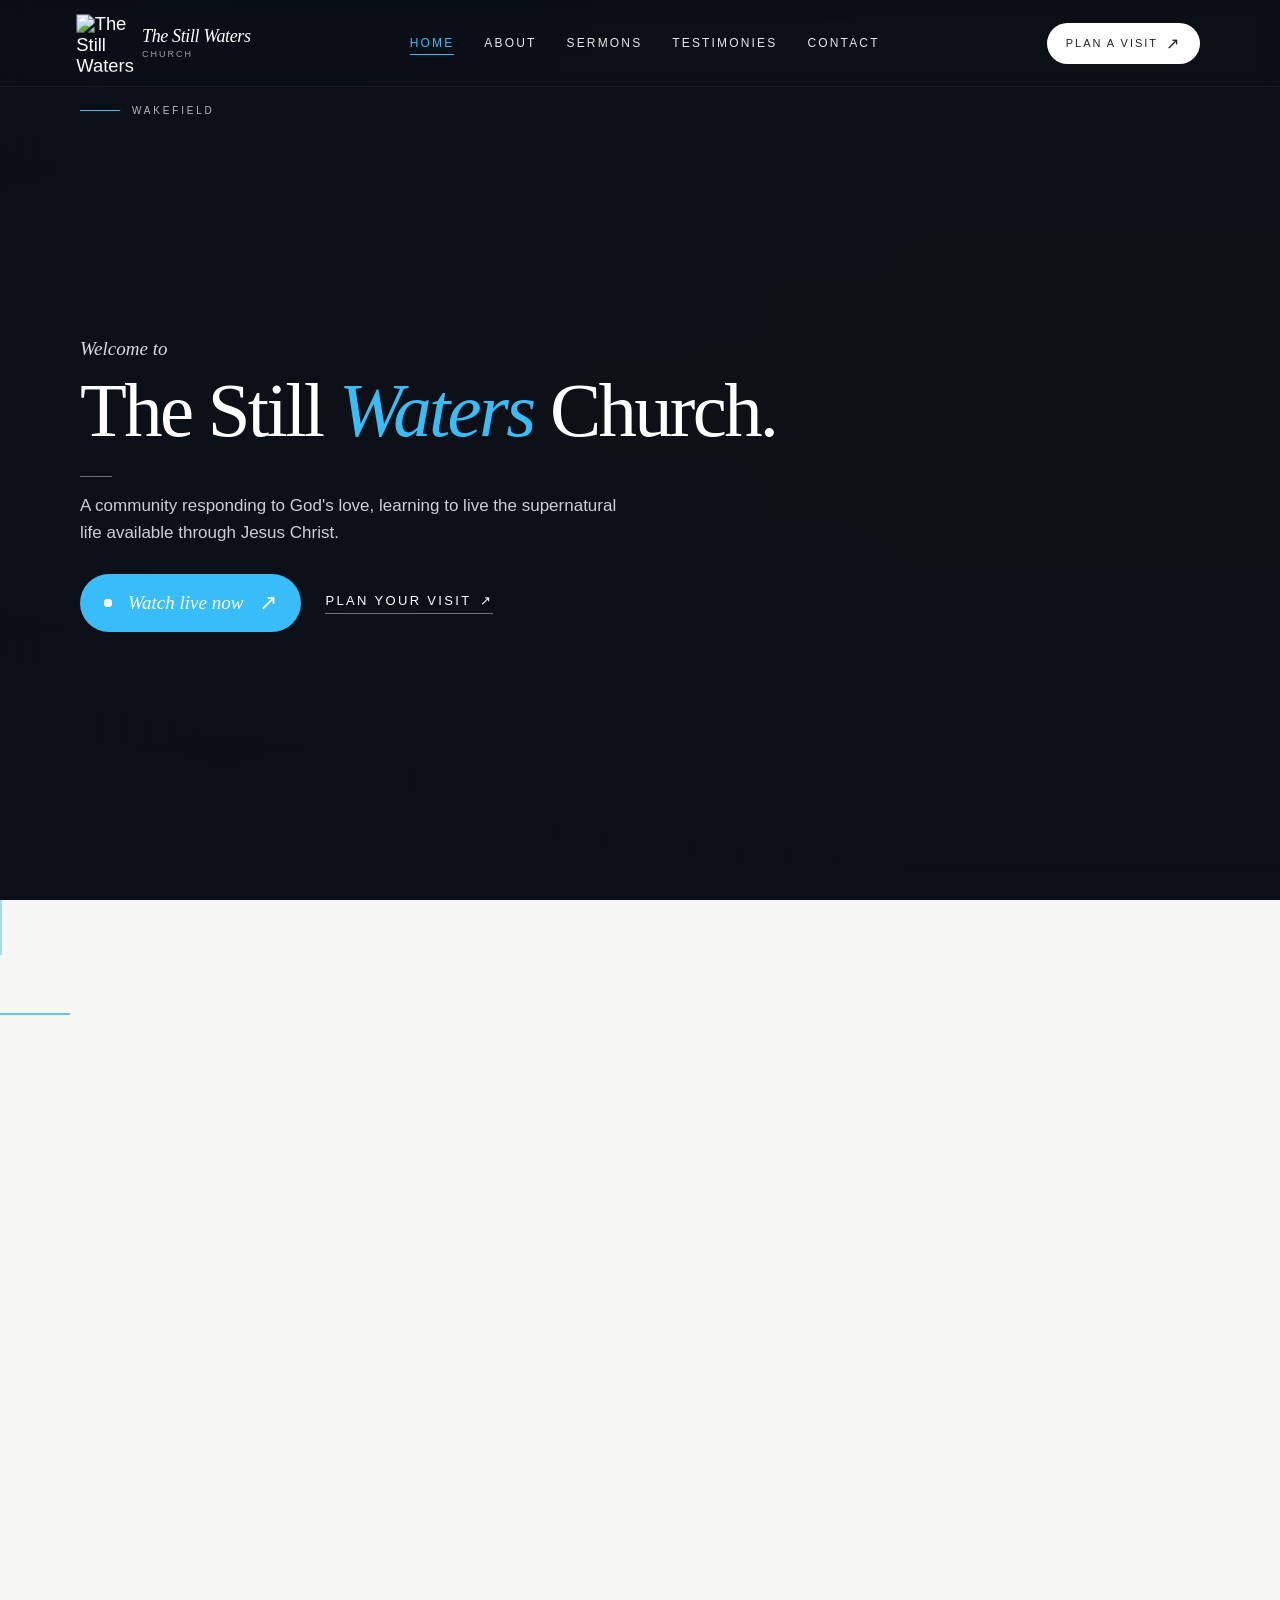
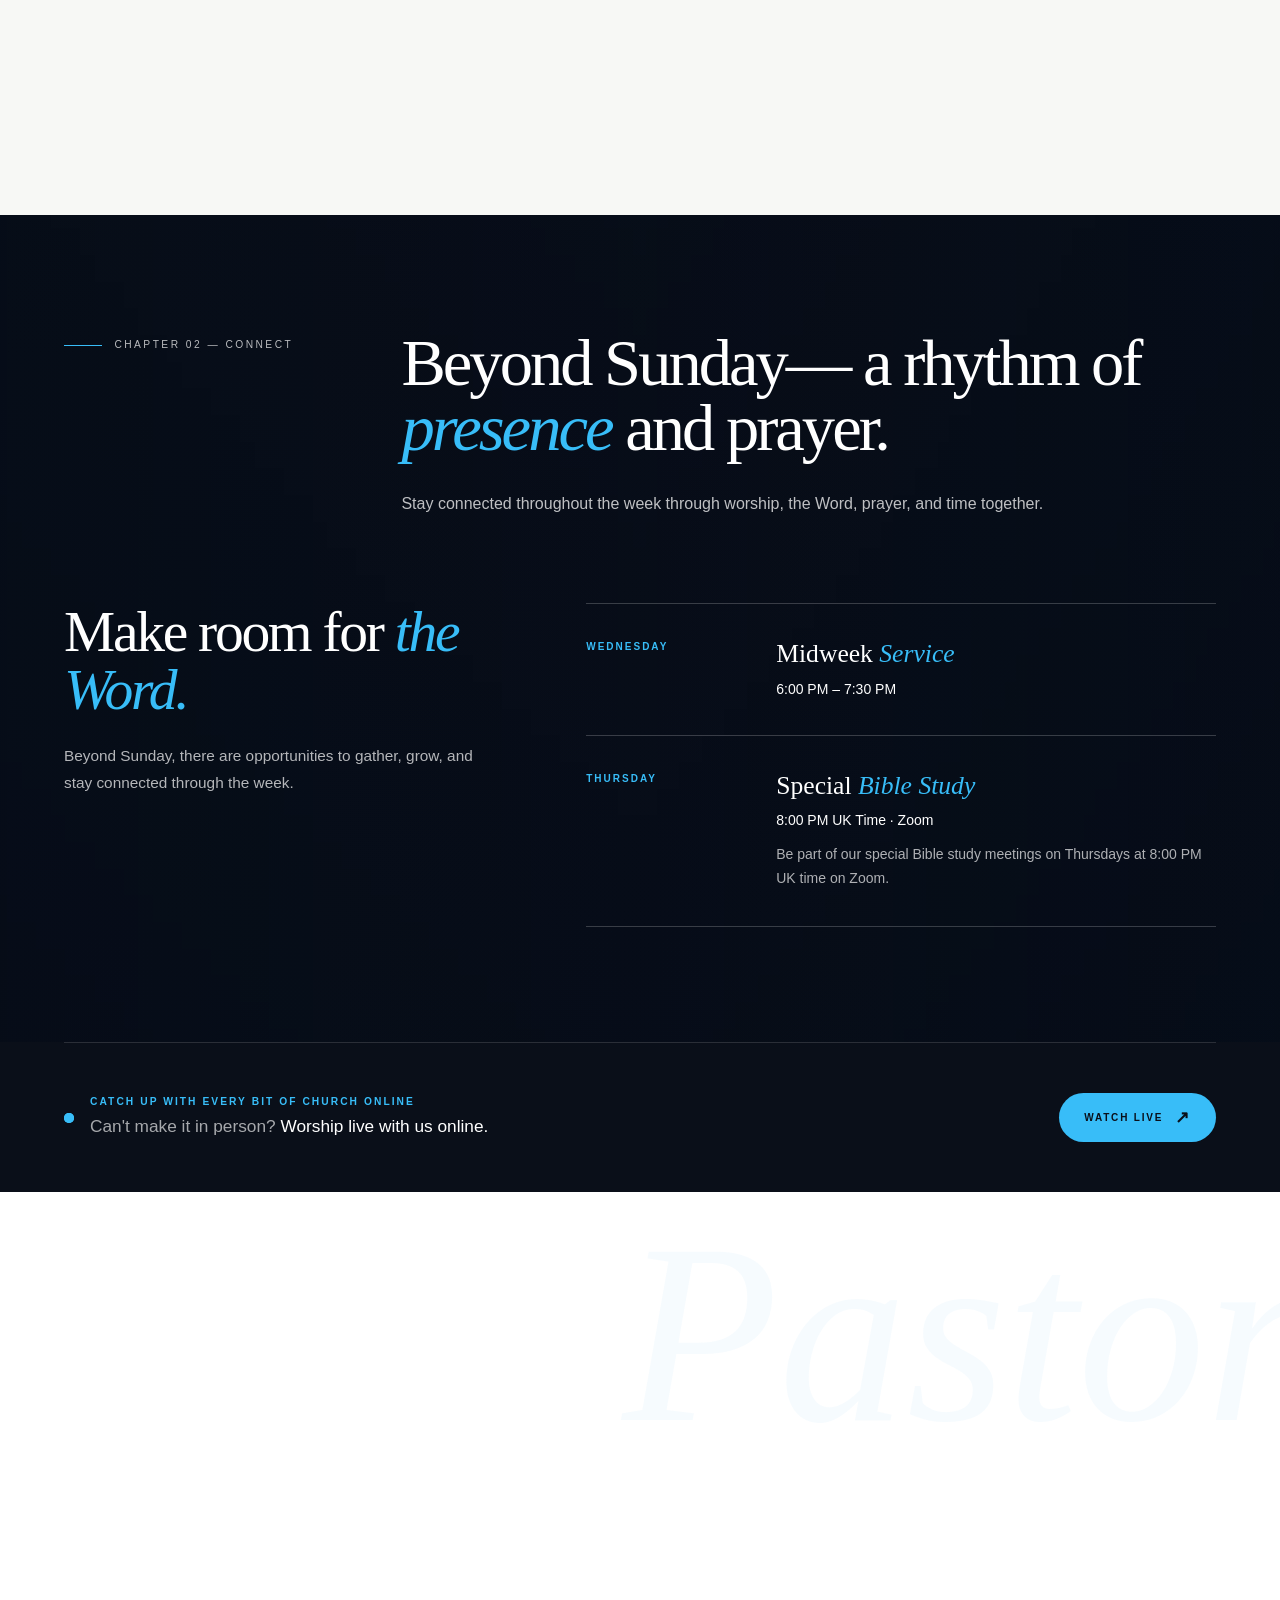
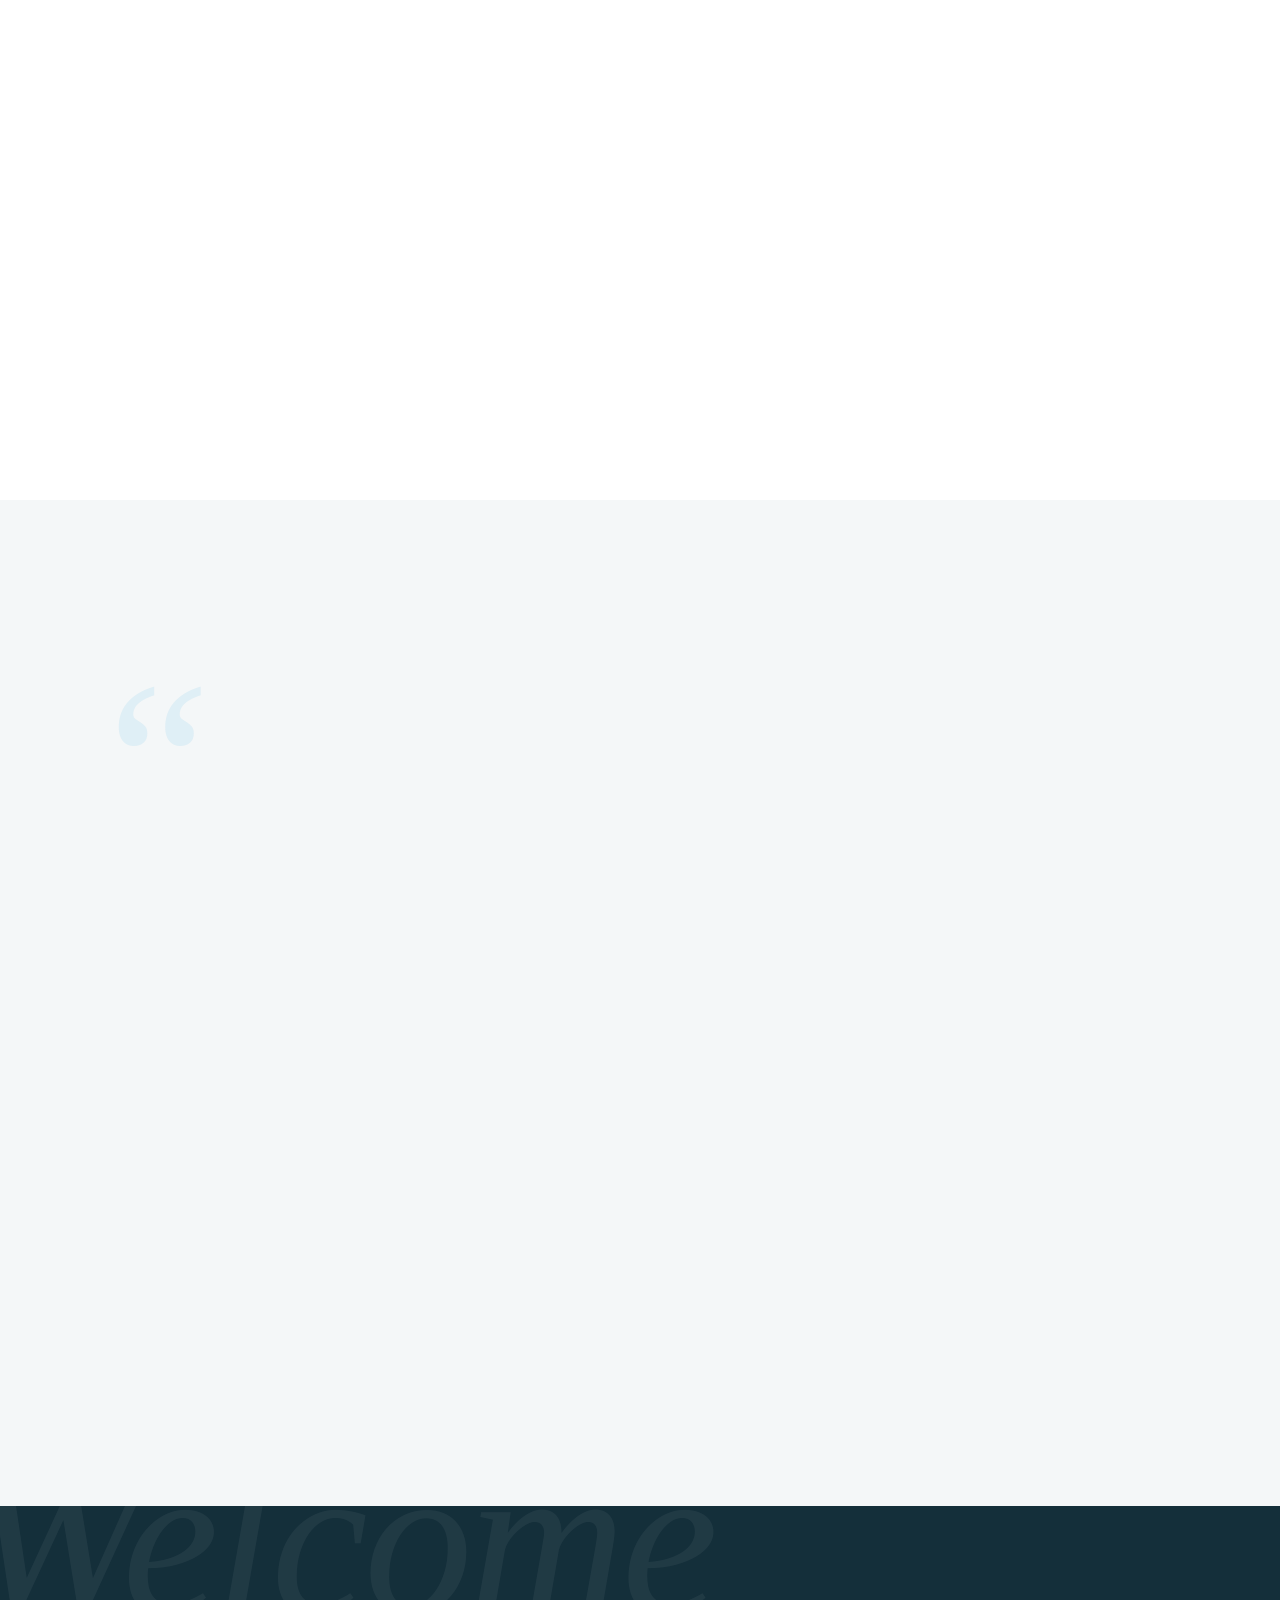
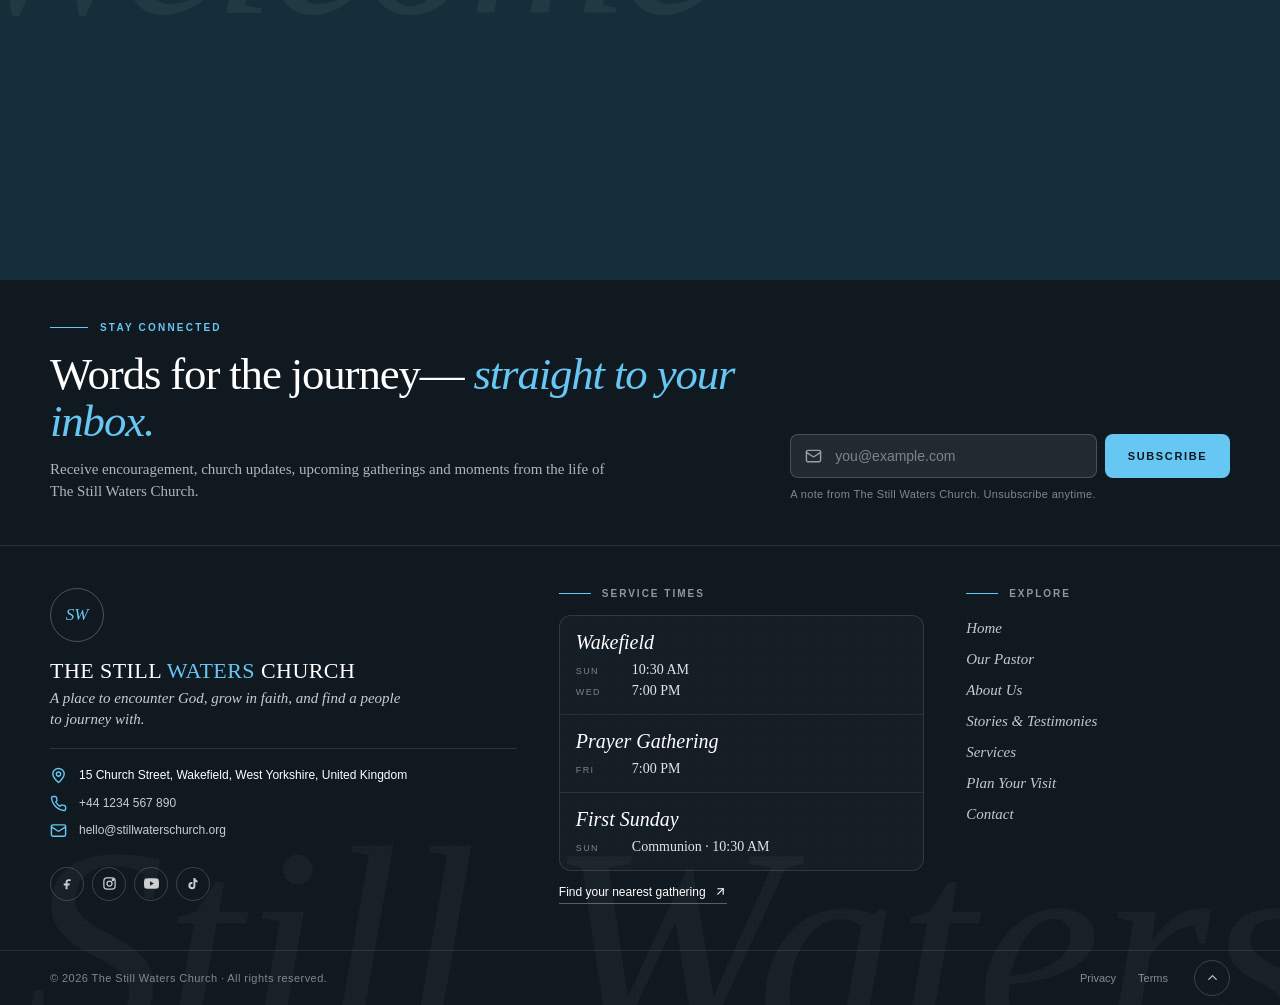
==== commit 63e690bf: "Updated all arrows across the five pages to render as text-style arrows, avoiding emoji-style render" ====
--- a/index.html
+++ b/index.html
@@ -123,7 +123,7 @@
             </span>
 
             <span class="nav-cta-arrow">
-              ↗
+              ↗︎
             </span>
 
           </a>
@@ -178,7 +178,7 @@
           </span>
 
           <span>
-            ↗
+            ↗︎
           </span>
 
         </a>
@@ -191,7 +191,7 @@
           </span>
 
           <span>
-            ↗
+            ↗︎
           </span>
 
         </a>
@@ -204,7 +204,7 @@
           </span>
 
           <span>
-            ↗
+            ↗︎
           </span>
 
         </a>
@@ -217,7 +217,7 @@
           </span>
 
           <span>
-            ↗
+            ↗︎
           </span>
 
         </a>
@@ -230,7 +230,7 @@
           </span>
 
           <span>
-            ↗
+            ↗︎
           </span>
 
         </a>
@@ -249,7 +249,7 @@
           </span>
 
           <span>
-            ↗
+            ↗︎
           </span>
 
         </a>
@@ -347,7 +347,7 @@
             </span>
 
             <span class="arrow">
-              ↗
+              ↗︎
             </span>
 
           </a>
@@ -365,7 +365,7 @@
             </span>
 
             <span>
-              ↗
+              ↗︎
             </span>
 
           </a>
@@ -523,7 +523,7 @@
             <span
               class="sw-button-arrow"
             >
-              ↗
+              ↗︎
             </span>
 
           </a>
@@ -889,7 +889,7 @@
           class="sw-online-arrow"
           aria-hidden="true"
         >
-          ↗
+          ↗︎
         </span>
 
       </a>
@@ -1016,7 +1016,7 @@
           </span>
 
           <span class="tswc-arrow">
-            ↗
+            ↗︎
           </span>
         </a>
 
@@ -1027,7 +1027,7 @@
           Plan your visit
 
           <span>
-            ↗
+            ↗︎
           </span>
         </a>
 
@@ -1192,7 +1192,7 @@
                 class="tswc-slider-button"
                 aria-label="Previous testimonial"
               >
-                ←
+                ←︎
               </button>
 
               <button
@@ -1201,7 +1201,7 @@
                 class="tswc-slider-button"
                 aria-label="Next testimonial"
               >
-                →
+                →︎
               </button>
 
             </div>
@@ -1309,7 +1309,7 @@
         <span
           class="tswc-next-step-arrow"
         >
-          →
+          →︎
         </span>
       </a>
 
@@ -1335,7 +1335,7 @@
         <span
           class="tswc-next-step-arrow"
         >
-          →
+          →︎
         </span>
       </a>
 
@@ -1361,7 +1361,7 @@
         <span
           class="tswc-next-step-arrow"
         >
-          →
+          →︎
         </span>
       </a>
 
--- a/css/index.css
+++ b/css/index.css
@@ -268,6 +268,7 @@
       height: 50px;
 
       object-fit: contain;
+      transform: scale(1.15);
 
       transition:
         transform 0.5s ease,
@@ -277,7 +278,7 @@
 
 
     .brand:hover .brand-logo {
-      transform: rotate(3deg);
+      transform: scale(1.15) rotate(3deg);
     }
 
 
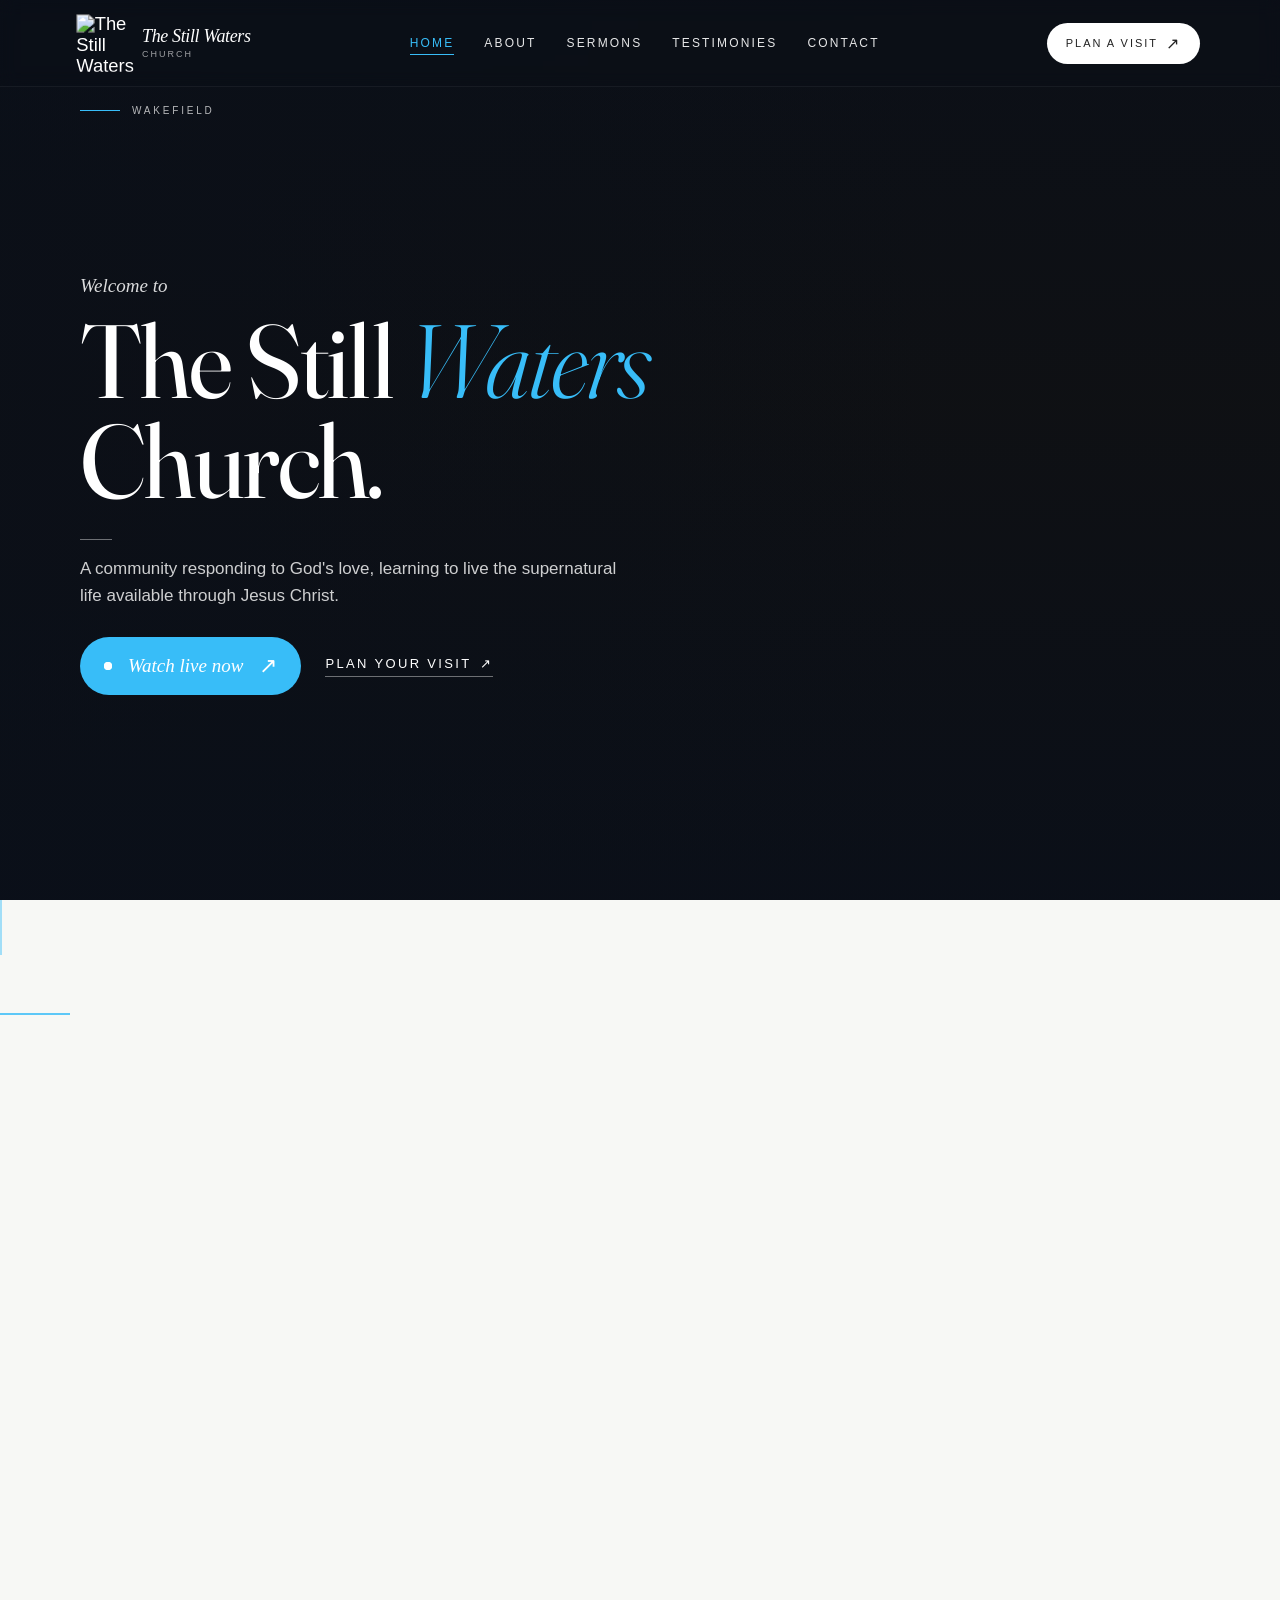
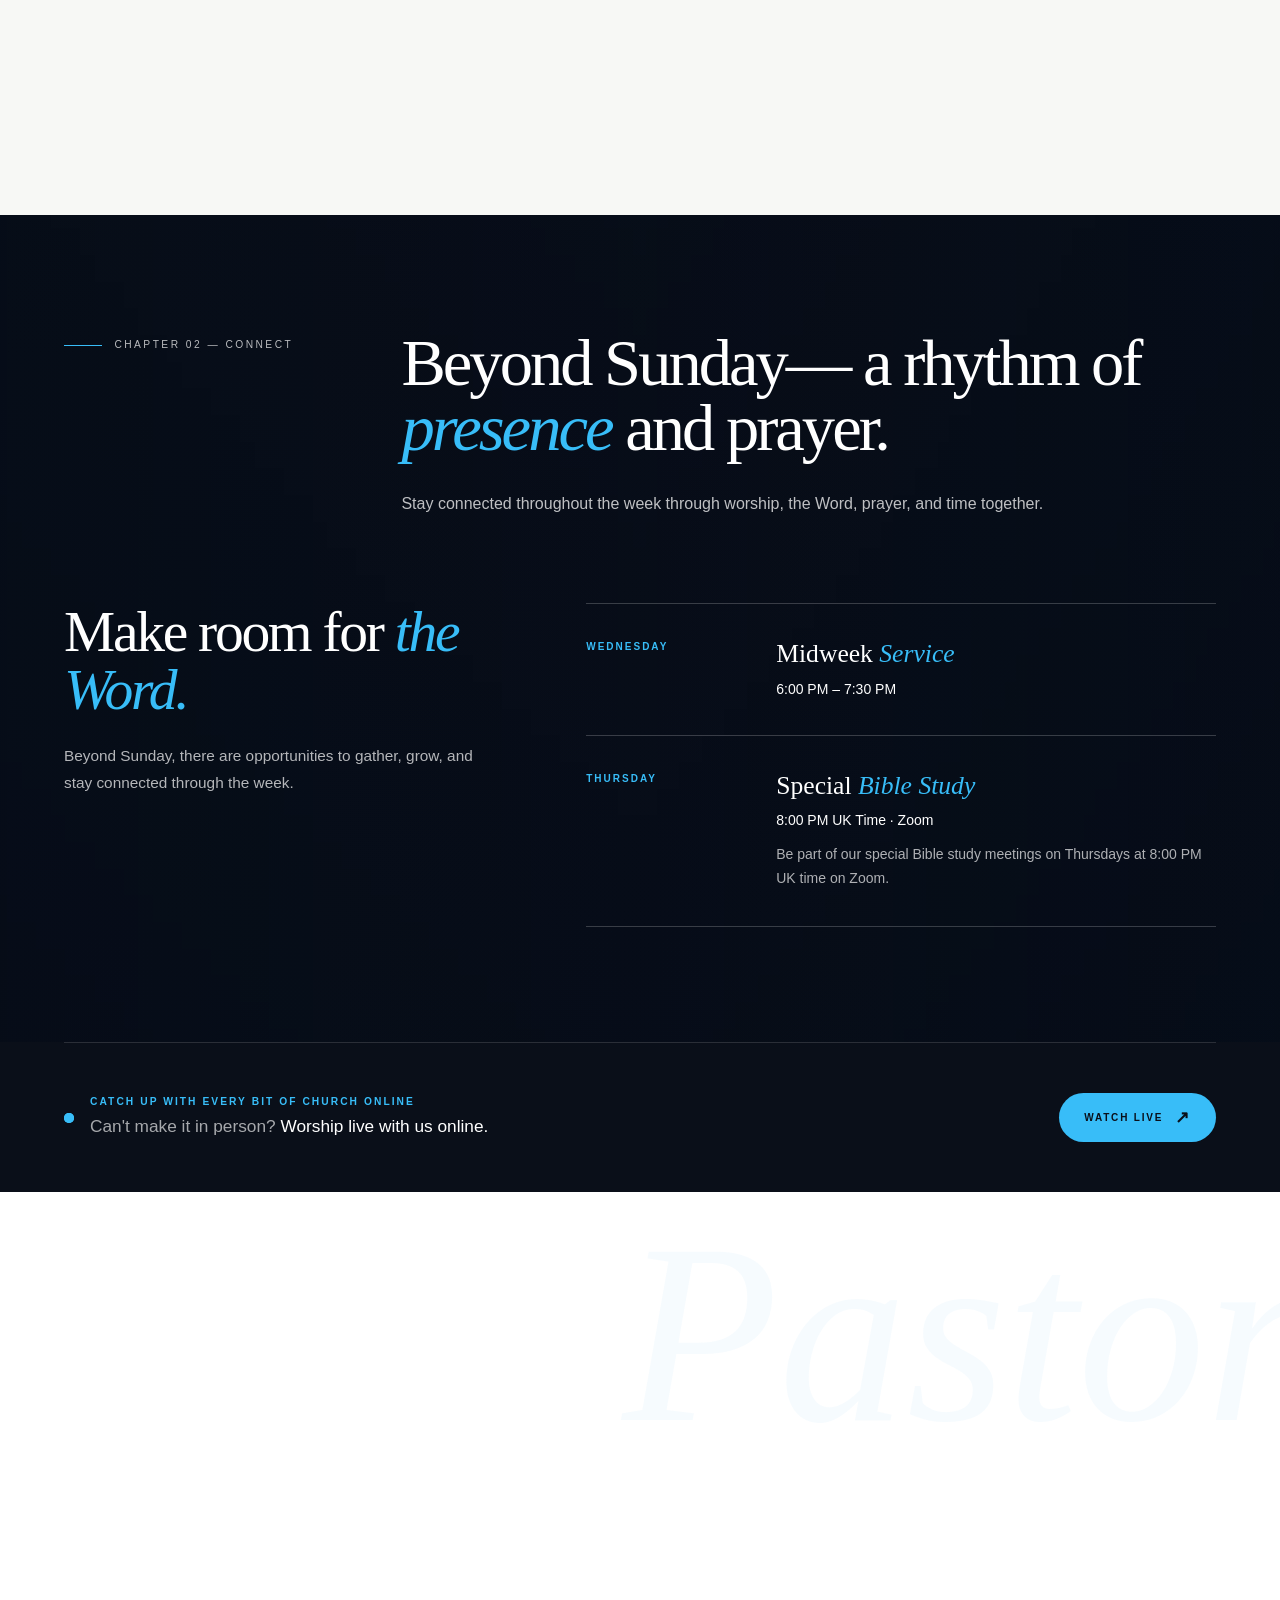
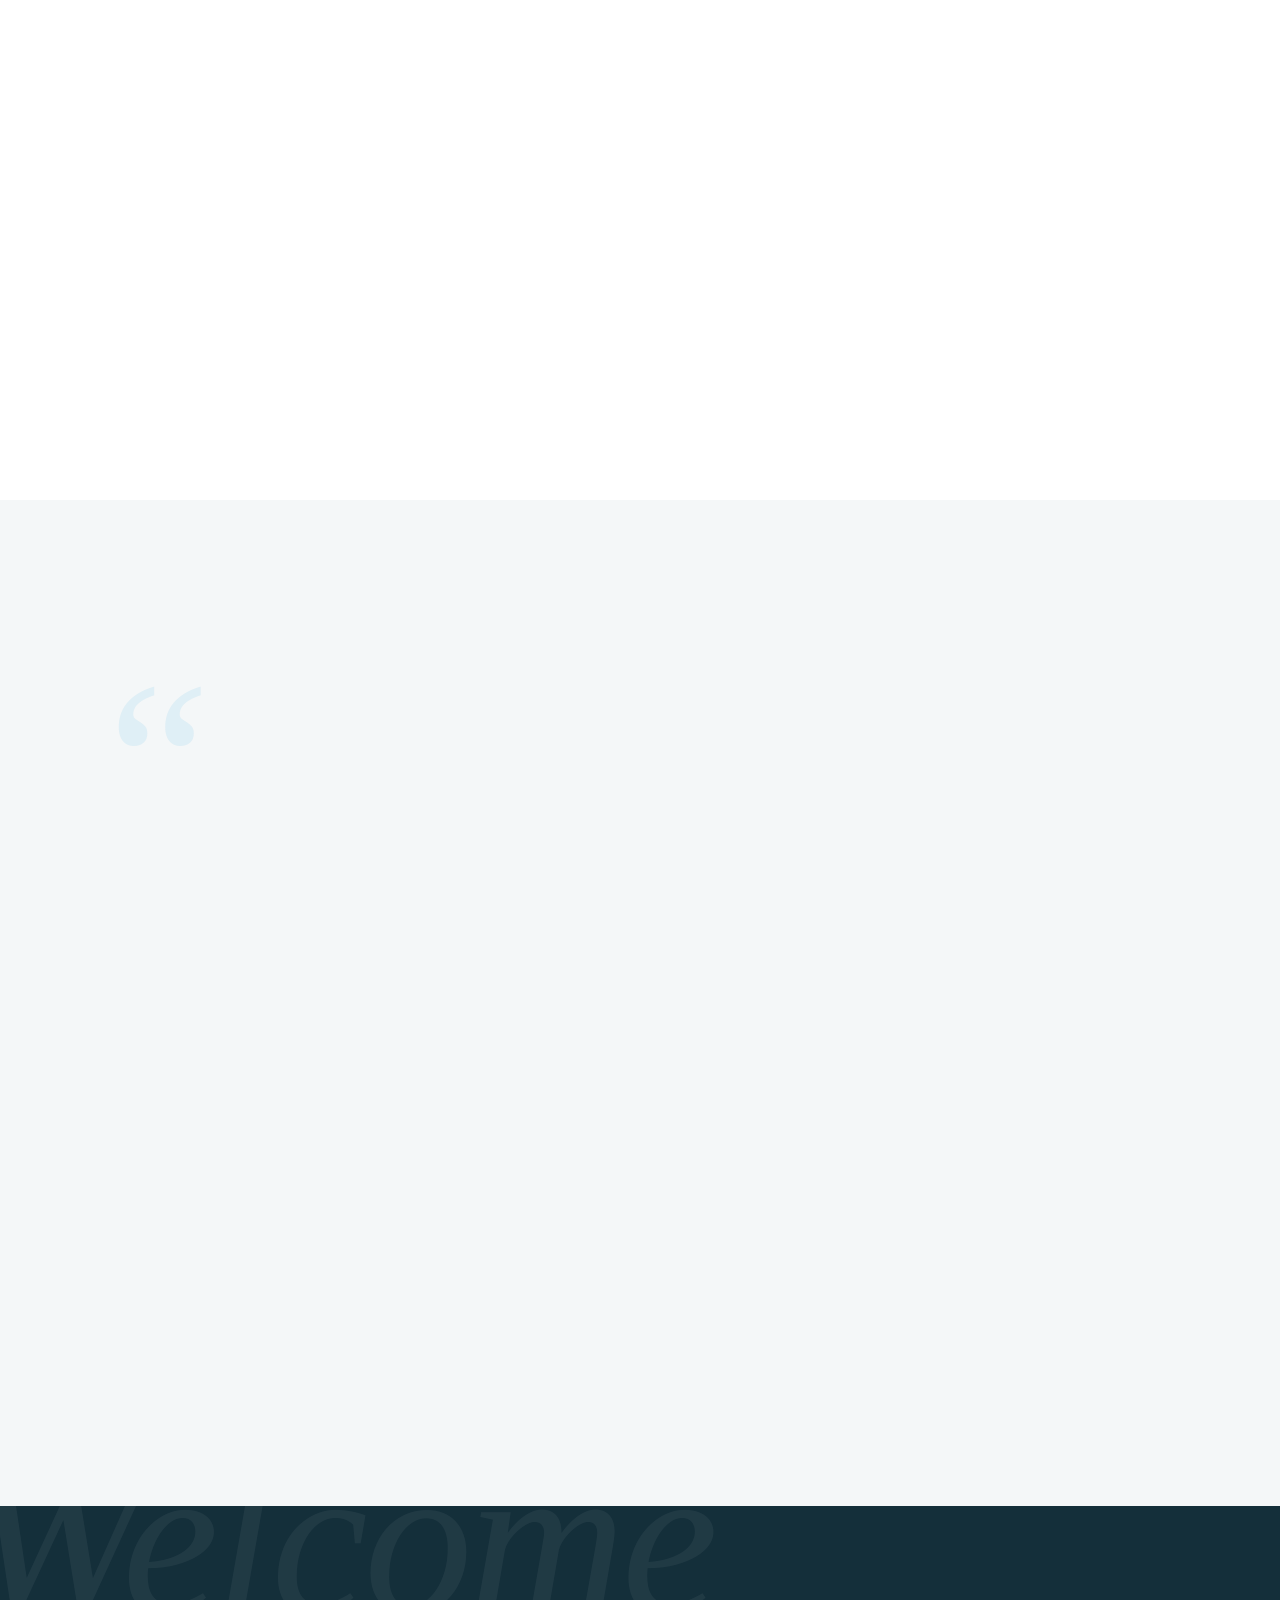
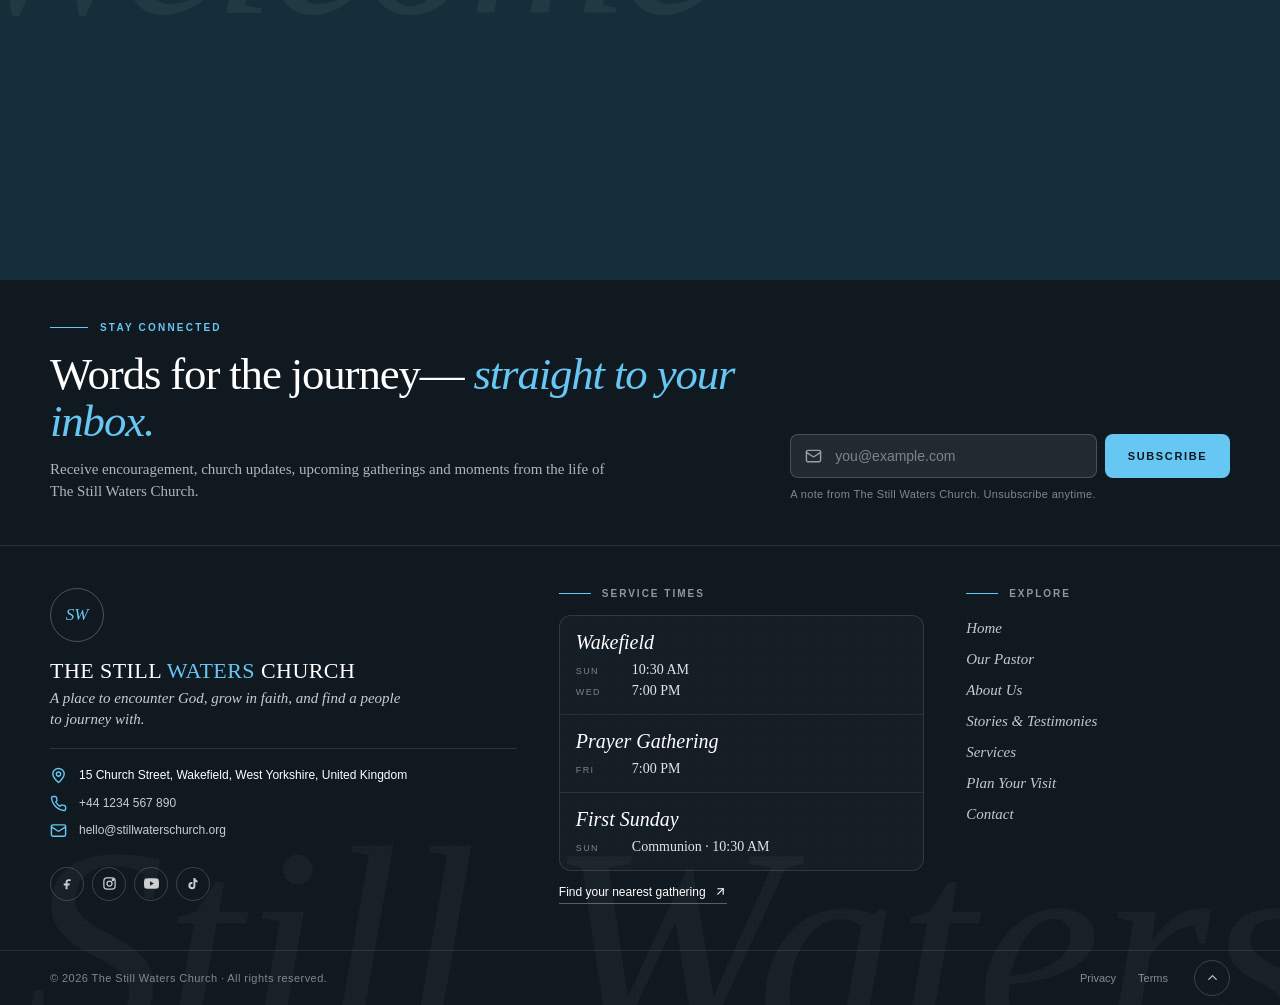
==== commit 6a3b0be3: "Updated the homepage hero heading to use Fraunces, with regular white text and light italic blue emp" ====
--- a/index.html
+++ b/index.html
@@ -5,6 +5,9 @@
   <meta name="viewport" content="width=device-width, initial-scale=1.0">
   <meta name="description" content="The Still Waters Church — a place where your soul can breathe.">
   <title>The Still Waters Church</title>
+  <link rel="preconnect" href="https://fonts.googleapis.com">
+  <link rel="preconnect" href="https://fonts.gstatic.com" crossorigin>
+  <link href="https://fonts.googleapis.com/css2?family=Fraunces:ital,opsz,wght@0,9..144,300;0,9..144,400;1,9..144,300&display=swap" rel="stylesheet">
   <link rel="stylesheet" href="css/index.css">
 </head>
 <body>
@@ -306,7 +309,7 @@
 
         <!-- CHURCH NAME -->
 
-        <h1 class="hero-title">
+        <h1 class="hero-title font-display">
 
           The Still <em>Waters</em> Church.
 
--- a/css/index.css
+++ b/css/index.css
@@ -14,6 +14,10 @@
     body {
       font-family: Arial, Helvetica, sans-serif;
       background: #111;
+    }
+
+    .font-display {
+      font-family: 'Fraunces', ui-serif, Georgia, serif;
     }
 
 
@@ -849,21 +853,15 @@
     ========================================= */
 
     .hero-title {
-      font-family:
-        Georgia,
-        "Times New Roman",
-        serif;
-
       font-weight: 400;
 
       color: white;
 
-      font-size:
-        clamp(3rem, 6vw, 5.2rem);
+      font-size: 3.2rem;
 
       line-height: 0.96;
 
-      letter-spacing: -0.035em;
+      letter-spacing: -0.025em;
     }
 
 
@@ -873,6 +871,24 @@
       font-weight: 300;
 
       color: #38BDF8;
+    }
+
+    @media (min-width: 640px) {
+      .hero-title {
+        font-size: 3.75rem;
+      }
+    }
+
+    @media (min-width: 768px) {
+      .hero-title {
+        font-size: 4.375rem;
+      }
+    }
+
+    @media (min-width: 1024px) {
+      .hero-title {
+        font-size: 6.5rem;
+      }
     }
 
 
@@ -1201,16 +1217,6 @@
 
       .welcome {
         font-size: 17px;
-      }
-
-
-      .hero-title {
-        font-size:
-          clamp(
-            2.8rem,
-            11vw,
-            4.2rem
-          );
       }
 
 
